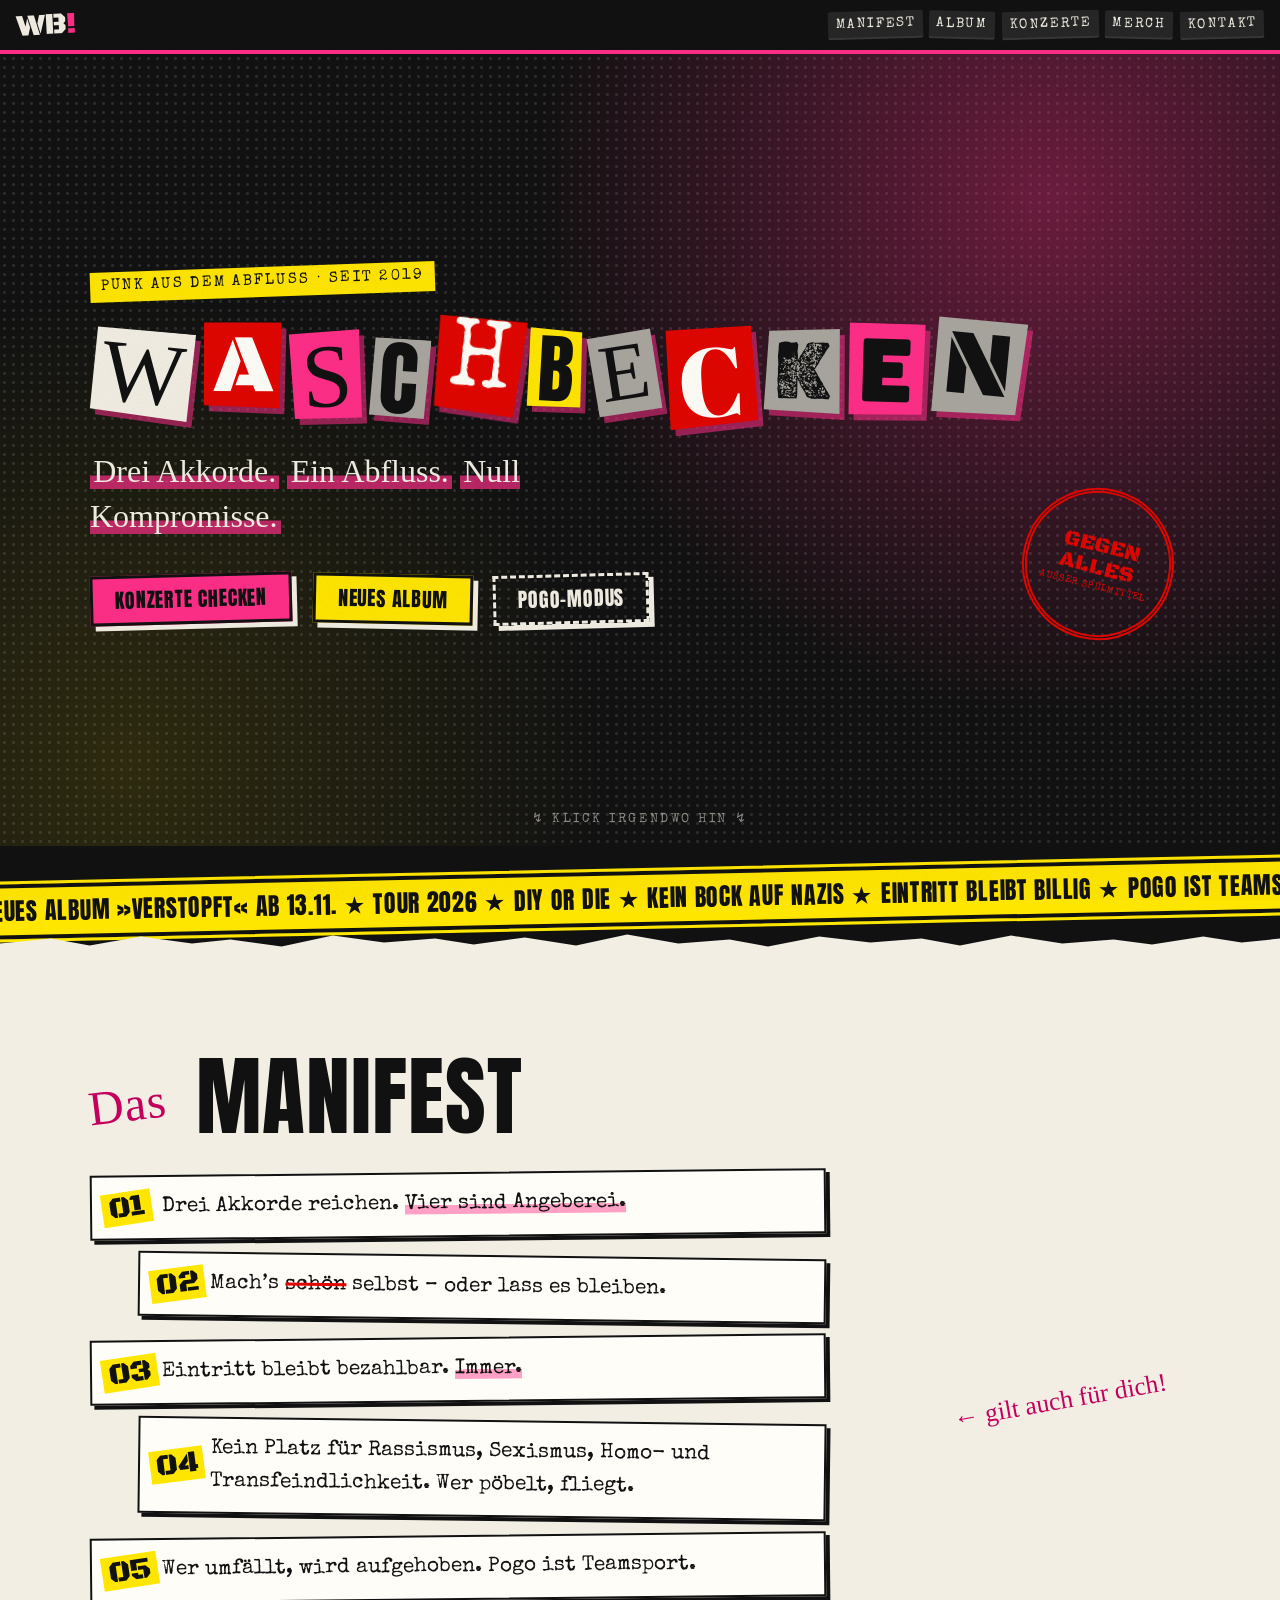
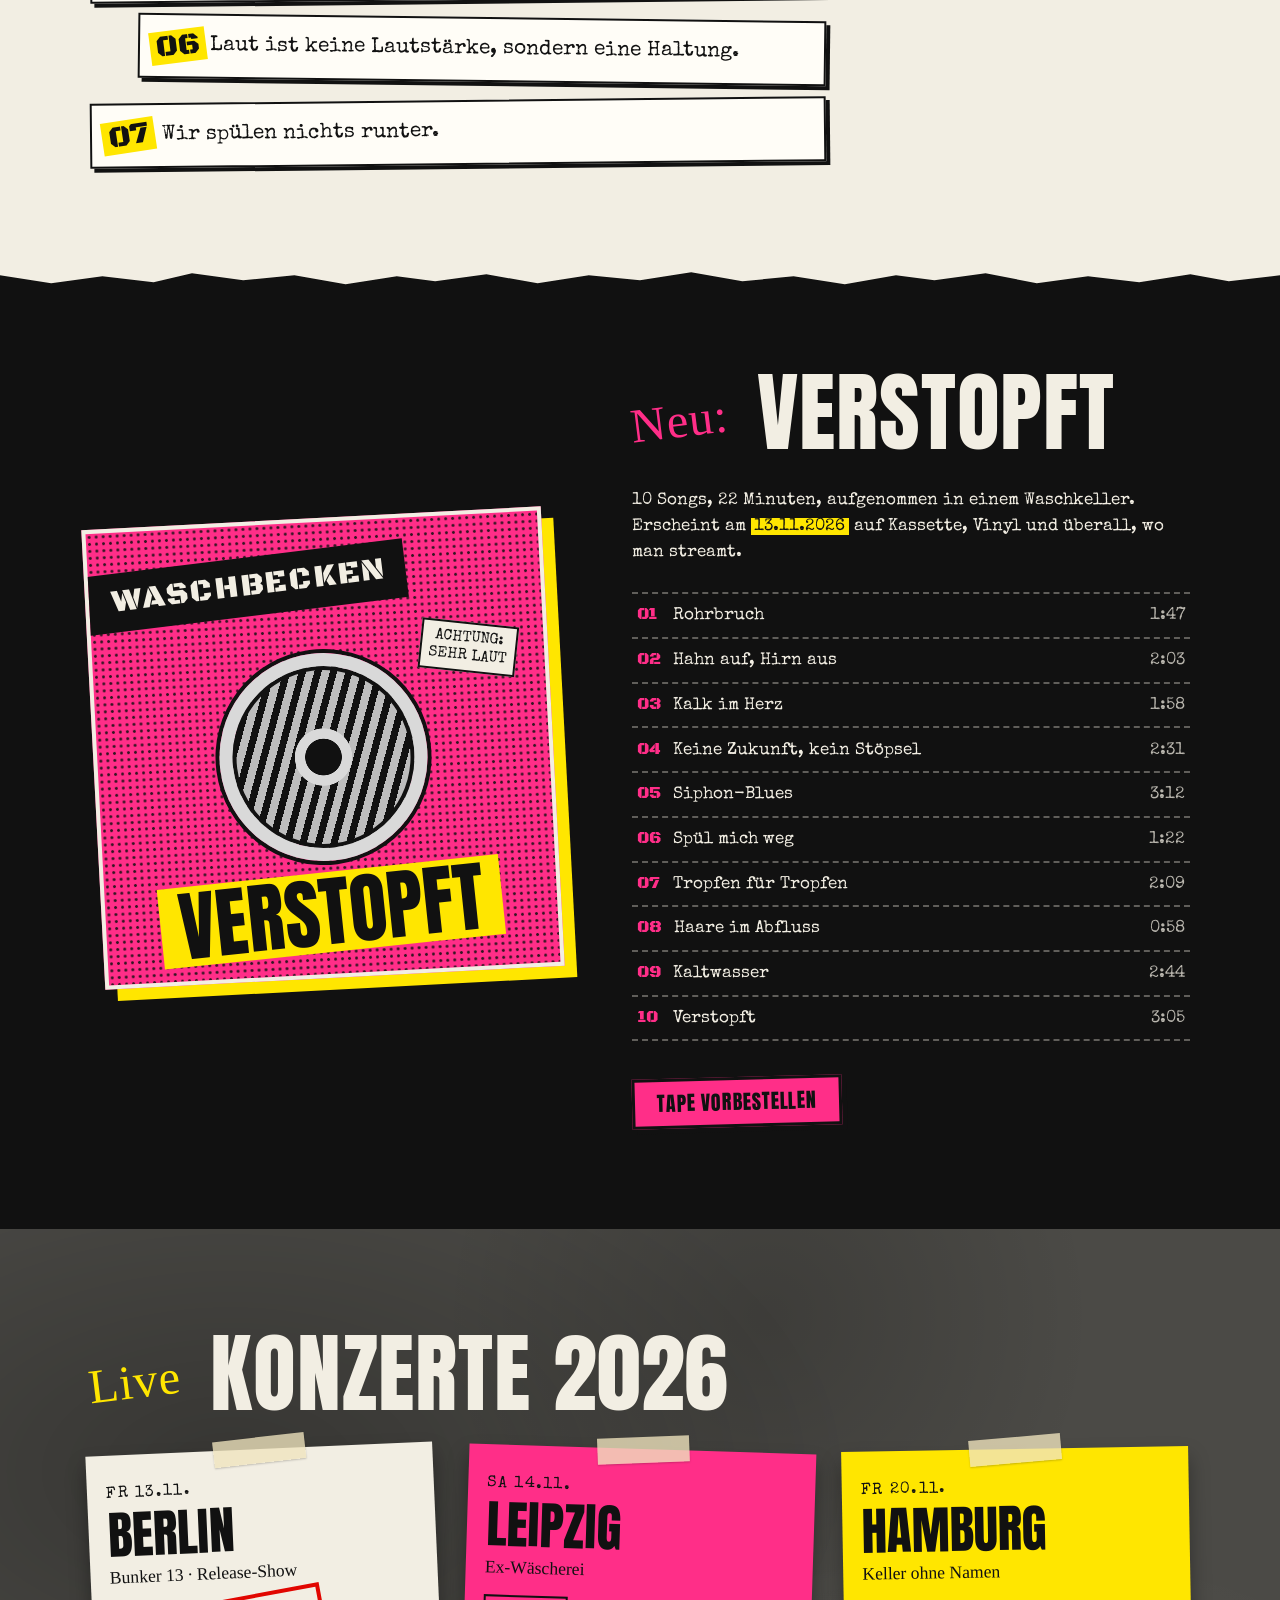
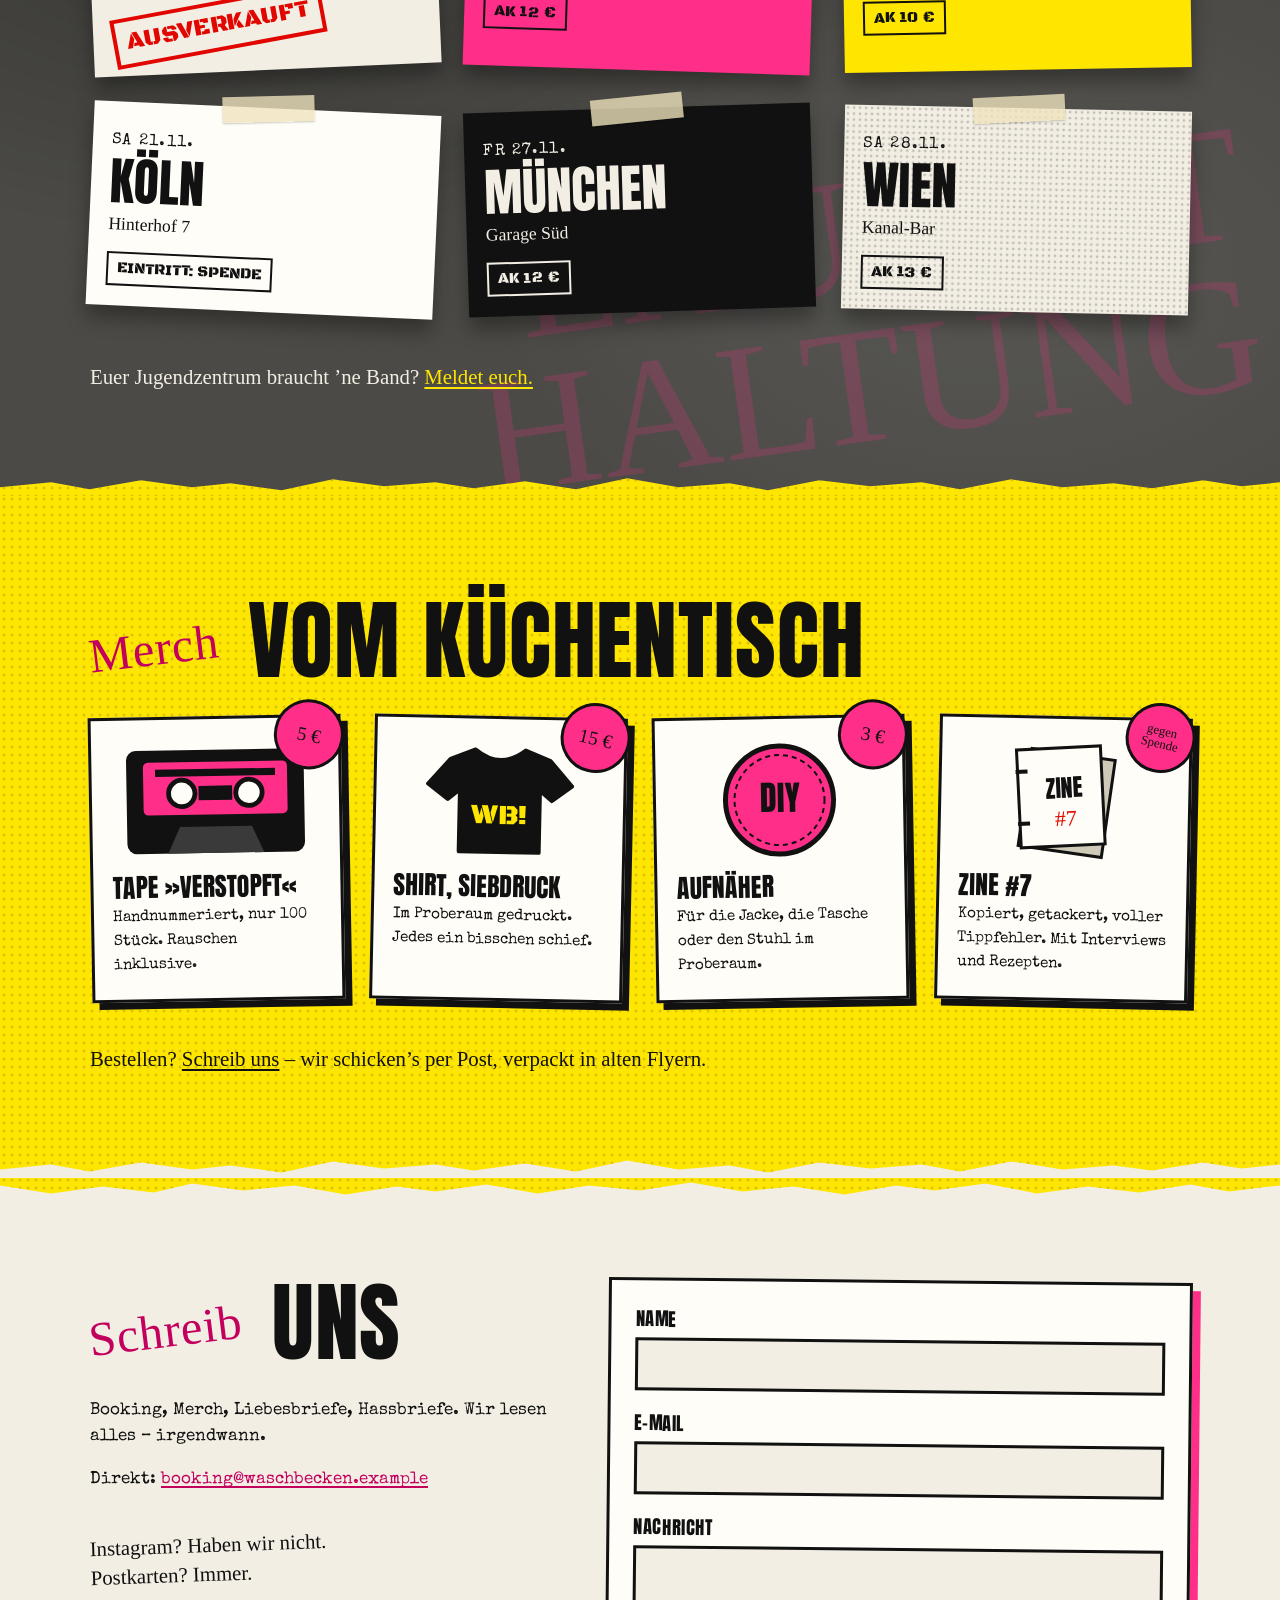
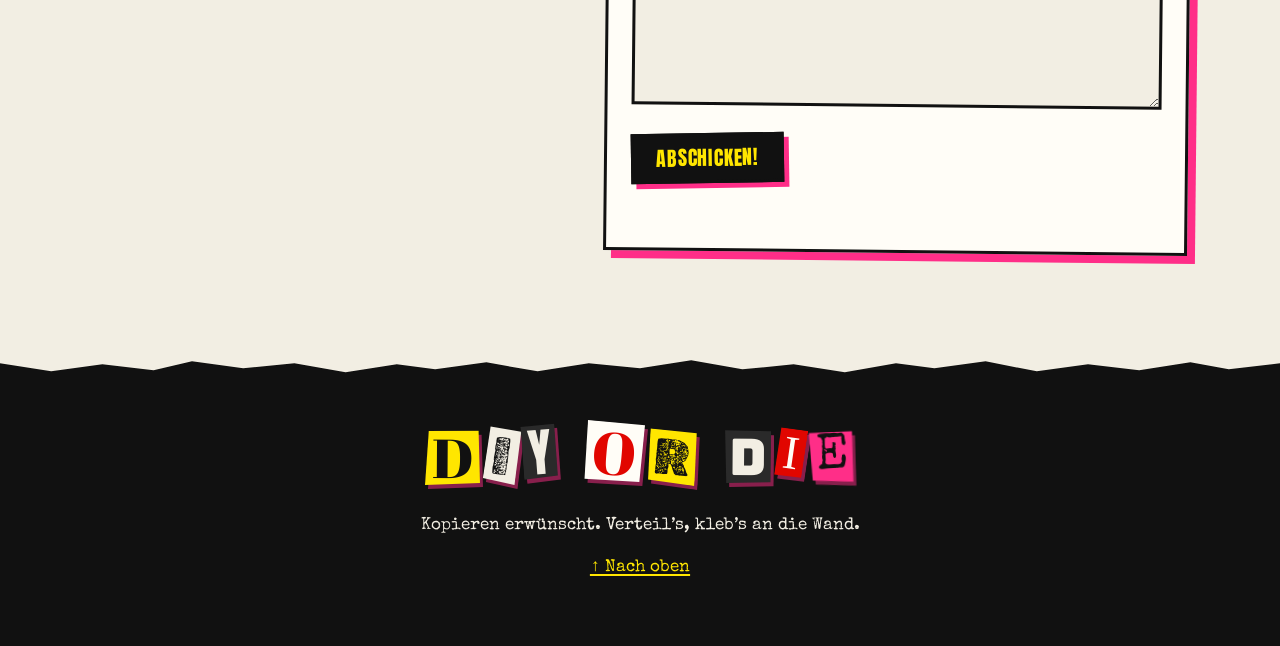
==== index.html @ 4cff7e3a "Punk-Webseite für WASCHBECKEN hinzufügen Statische Seite im DIY-Zine-Look: Erpresserbrief-Titel, ger" ====
<!doctype html>
<html lang="de">
<head>
  <meta charset="utf-8">
  <meta name="viewport" content="width=device-width, initial-scale=1">
  <title>WASCHBECKEN – Punk aus dem Abfluss</title>
  <meta name="description" content="WASCHBECKEN: Drei Akkorde, ein Abfluss, null Kompromisse. Neues Album »Verstopft«, Konzerte 2026, Merch vom Küchentisch.">
  <meta name="theme-color" content="#111111">
  <link rel="icon" href="data:image/svg+xml,%3Csvg xmlns='http://www.w3.org/2000/svg' viewBox='0 0 64 64'%3E%3Crect width='64' height='64' fill='%23111'/%3E%3Ctext x='32' y='49' font-family='Impact,sans-serif' font-size='46' text-anchor='middle' fill='%23ff2e88'%3EW%3C/text%3E%3C/svg%3E">
  <link rel="preconnect" href="https://fonts.googleapis.com">
  <link rel="preconnect" href="https://fonts.gstatic.com" crossorigin>
  <link rel="stylesheet" href="https://fonts.googleapis.com/css2?family=Abril+Fatface&family=Anton&family=Black+Ops+One&family=Bungee&family=Permanent+Marker&family=Rubik+Dirt&family=Special+Elite&display=swap">
  <link rel="stylesheet" href="style.css">
  <script src="script.js" defer></script>
</head>
<body>
  <a class="skip" href="#main">Zum Inhalt springen</a>

  <header class="site-header">
    <a class="logo" href="#top">WB<span>!</span><span class="sr-only"> Waschbecken – nach oben</span></a>
    <nav aria-label="Hauptnavigation">
      <ul class="nav">
        <li><a href="#manifest">Manifest</a></li>
        <li><a href="#album">Album</a></li>
        <li><a href="#konzerte">Konzerte</a></li>
        <li><a href="#merch">Merch</a></li>
        <li><a href="#kontakt">Kontakt</a></li>
      </ul>
    </nav>
  </header>

  <main id="main">
    <section class="hero" id="top">
      <div class="hero__inner">
        <p class="hero__kicker">Punk aus dem Abfluss · seit 2019</p>
        <h1 class="ransom" data-ransom data-text="WASCH|BECKEN">WASCHBECKEN</h1>
        <p class="hero__claim">
          <mark>Drei Akkorde.</mark>
          <mark>Ein Abfluss.</mark>
          <mark>Null Kompromisse.</mark>
        </p>
        <div class="hero__actions">
          <a class="btn btn--pink" href="#konzerte">Konzerte checken</a>
          <a class="btn btn--yellow" href="#album">Neues Album</a>
          <button class="btn btn--ghost" id="pogo" type="button" aria-pressed="false">Pogo-Modus</button>
        </div>
        <div class="stamp" aria-hidden="true">Gegen<br>alles<small>außer Spülmittel</small></div>
      </div>
      <p class="hero__hint" aria-hidden="true">↯ Klick irgendwo hin ↯</p>
    </section>

    <div class="ticker-wrap" aria-hidden="true">
      <div class="ticker">
        <div class="ticker__track">
          <span>Neues Album »Verstopft« ab 13.11. ★ Tour 2026 ★ DIY or die ★ Kein Bock auf Nazis ★ Eintritt bleibt billig ★ Pogo ist Teamsport ★</span>
          <span>Neues Album »Verstopft« ab 13.11. ★ Tour 2026 ★ DIY or die ★ Kein Bock auf Nazis ★ Eintritt bleibt billig ★ Pogo ist Teamsport ★</span>
        </div>
      </div>
    </div>

    <section class="section paper torn" id="manifest">
      <div class="wrap">
        <h2 class="section-title"><span class="scrawl">Das</span> Manifest</h2>
        <ol class="manifest">
          <li>Drei Akkorde reichen. <strong>Vier sind Angeberei.</strong></li>
          <li>Mach’s <del>schön</del> selbst – oder lass es bleiben.</li>
          <li>Eintritt bleibt bezahlbar. <strong>Immer.</strong></li>
          <li>Kein Platz für Rassismus, Sexismus, Homo- und Transfeindlichkeit. Wer pöbelt, fliegt.</li>
          <li>Wer umfällt, wird aufgehoben. Pogo ist Teamsport.</li>
          <li>Laut ist keine Lautstärke, sondern eine Haltung.</li>
          <li>Wir spülen nichts runter.</li>
        </ol>
        <p class="margin-note">gilt auch für dich!</p>
      </div>
    </section>

    <section class="section dark" id="album">
      <div class="wrap album">
        <div class="cover" role="img" aria-label="Albumcover von »Verstopft«: ein Abflussgitter auf pinkem Rasterdruck">
          <span class="cover__band">Waschbecken</span>
          <span class="cover__warn">Achtung:<br>sehr laut</span>
          <span class="cover__drain"></span>
          <span class="cover__title">Verstopft</span>
        </div>
        <div class="album__text">
          <h2 class="section-title"><span class="scrawl">Neu:</span> Verstopft</h2>
          <p class="album__meta">10 Songs, 22 Minuten, aufgenommen in einem Waschkeller. Erscheint am <strong>13.11.2026</strong> auf Kassette, Vinyl und überall, wo man streamt.</p>
          <ol class="tracklist">
            <li><span class="t">Rohrbruch</span><span class="d">1:47</span></li>
            <li><span class="t">Hahn auf, Hirn aus</span><span class="d">2:03</span></li>
            <li><span class="t">Kalk im Herz</span><span class="d">1:58</span></li>
            <li><span class="t">Keine Zukunft, kein Stöpsel</span><span class="d">2:31</span></li>
            <li><span class="t">Siphon-Blues</span><span class="d">3:12</span></li>
            <li><span class="t">Spül mich weg</span><span class="d">1:22</span></li>
            <li><span class="t">Tropfen für Tropfen</span><span class="d">2:09</span></li>
            <li><span class="t">Haare im Abfluss</span><span class="d">0:58</span></li>
            <li><span class="t">Kaltwasser</span><span class="d">2:44</span></li>
            <li><span class="t">Verstopft</span><span class="d">3:05</span></li>
          </ol>
          <a class="btn btn--pink" href="#merch">Tape vorbestellen</a>
        </div>
      </div>
    </section>

    <section class="section wall" id="konzerte">
      <div class="wrap">
        <h2 class="section-title"><span class="scrawl">Live</span> Konzerte 2026</h2>
        <ul class="flyers">
          <li class="flyer flyer--soldout">
            <time datetime="2026-11-13">Fr 13.11.</time>
            <strong class="city">Berlin</strong>
            <span class="venue">Bunker 13 · Release-Show</span>
            <span class="status">Ausverkauft</span>
          </li>
          <li class="flyer">
            <time datetime="2026-11-14">Sa 14.11.</time>
            <strong class="city">Leipzig</strong>
            <span class="venue">Ex-Wäscherei</span>
            <span class="status">AK 12 €</span>
          </li>
          <li class="flyer">
            <time datetime="2026-11-20">Fr 20.11.</time>
            <strong class="city">Hamburg</strong>
            <span class="venue">Keller ohne Namen</span>
            <span class="status">AK 10 €</span>
          </li>
          <li class="flyer">
            <time datetime="2026-11-21">Sa 21.11.</time>
            <strong class="city">Köln</strong>
            <span class="venue">Hinterhof 7</span>
            <span class="status">Eintritt: Spende</span>
          </li>
          <li class="flyer">
            <time datetime="2026-11-27">Fr 27.11.</time>
            <strong class="city">München</strong>
            <span class="venue">Garage Süd</span>
            <span class="status">AK 12 €</span>
          </li>
          <li class="flyer">
            <time datetime="2026-11-28">Sa 28.11.</time>
            <strong class="city">Wien</strong>
            <span class="venue">Kanal-Bar</span>
            <span class="status">AK 13 €</span>
          </li>
        </ul>
        <p class="wall__note">Euer Jugendzentrum braucht ’ne Band? <a href="#kontakt">Meldet euch.</a></p>
      </div>
    </section>

    <section class="section yellow torn" id="merch">
      <div class="wrap">
        <h2 class="section-title"><span class="scrawl">Merch</span> vom Küchentisch</h2>
        <ul class="merch">
          <li class="item">
            <svg viewBox="0 0 160 100" aria-hidden="true">
              <rect x="6" y="8" width="148" height="86" rx="8" fill="#111"/>
              <rect x="20" y="18" width="120" height="44" rx="4" fill="#ff2e88"/>
              <rect x="30" y="24" width="100" height="6" fill="#111"/>
              <circle cx="52" cy="44" r="11" fill="#fffdf7" stroke="#111" stroke-width="4"/>
              <circle cx="108" cy="44" r="11" fill="#fffdf7" stroke="#111" stroke-width="4"/>
              <rect x="66" y="38" width="28" height="12" fill="#111"/>
              <path d="M40 94 L50 72 H110 L120 94 Z" fill="#3a3a3a"/>
            </svg>
            <h3>Tape »Verstopft«</h3>
            <p>Handnummeriert, nur 100 Stück. Rauschen inklusive.</p>
            <span class="price">5 €</span>
          </li>
          <li class="item">
            <svg viewBox="0 0 160 120" aria-hidden="true">
              <path d="M55 10 L30 20 L8 45 L28 60 L40 50 L40 112 L120 112 L120 50 L132 60 L152 45 L130 20 L105 10 Q80 30 55 10 Z" fill="#111" stroke="#111" stroke-width="4" stroke-linejoin="round"/>
              <text x="80" y="84" text-anchor="middle" font-family="'Black Ops One', Impact, sans-serif" font-size="28" fill="#ffe600">WB!</text>
            </svg>
            <h3>Shirt, Siebdruck</h3>
            <p>Im Proberaum gedruckt. Jedes ein bisschen schief.</p>
            <span class="price">15 €</span>
          </li>
          <li class="item">
            <svg viewBox="0 0 120 120" aria-hidden="true">
              <circle cx="60" cy="60" r="54" fill="#ff2e88" stroke="#111" stroke-width="5"/>
              <circle cx="60" cy="60" r="45" fill="none" stroke="#111" stroke-width="2" stroke-dasharray="5 4"/>
              <text x="60" y="72" text-anchor="middle" font-family="Anton, Impact, sans-serif" font-size="34" fill="#111">DIY</text>
            </svg>
            <h3>Aufnäher</h3>
            <p>Für die Jacke, die Tasche oder den Stuhl im Proberaum.</p>
            <span class="price">3 €</span>
          </li>
          <li class="item">
            <svg viewBox="0 0 140 120" aria-hidden="true">
              <rect x="30" y="14" width="84" height="98" fill="#cfc9b8" stroke="#111" stroke-width="3" transform="rotate(7 72 63)"/>
              <rect x="24" y="8" width="84" height="98" fill="#fffdf7" stroke="#111" stroke-width="3" transform="rotate(-4 66 57)"/>
              <rect x="22" y="28" width="12" height="4" fill="#111" transform="rotate(-4 66 57)"/>
              <rect x="22" y="80" width="12" height="4" fill="#111" transform="rotate(-4 66 57)"/>
              <text x="70" y="58" text-anchor="middle" font-family="Anton, Impact, sans-serif" font-size="24" fill="#111" transform="rotate(-4 66 57)">ZINE</text>
              <text x="70" y="86" text-anchor="middle" font-family="'Permanent Marker', cursive" font-size="22" fill="#e10600" transform="rotate(-4 66 57)">#7</text>
            </svg>
            <h3>Zine #7</h3>
            <p>Kopiert, getackert, voller Tippfehler. Mit Interviews und Rezepten.</p>
            <span class="price price--small">gegen Spende</span>
          </li>
        </ul>
        <p class="merch__note">Bestellen? <a href="#kontakt">Schreib uns</a> – wir schicken’s per Post, verpackt in alten Flyern.</p>
      </div>
    </section>

    <section class="section paper torn" id="kontakt">
      <div class="wrap contact">
        <div>
          <h2 class="section-title"><span class="scrawl">Schreib</span> uns</h2>
          <p>Booking, Merch, Liebesbriefe, Hassbriefe. Wir lesen alles – irgendwann.</p>
          <p>Direkt: <a class="contact__mail" id="contact-mail" href="mailto:booking@waschbecken.example">booking@waschbecken.example</a></p>
          <p class="contact__aside">Instagram? Haben wir nicht.<br>Postkarten? Immer.</p>
        </div>
        <form class="form" id="contact-form">
          <div>
            <label for="f-name">Name</label>
            <input id="f-name" name="name" type="text" autocomplete="name" required>
          </div>
          <div>
            <label for="f-email">E-Mail</label>
            <input id="f-email" name="email" type="email" autocomplete="email" required>
          </div>
          <div>
            <label for="f-message">Nachricht</label>
            <textarea id="f-message" name="message" rows="5" required></textarea>
          </div>
          <button class="btn btn--ink" type="submit">Abschicken!</button>
          <p class="form__status" id="form-status" role="status" aria-live="polite"></p>
        </form>
      </div>
    </section>
  </main>

  <footer class="site-footer">
    <p class="ransom ransom--small" data-ransom>DIY OR DIE</p>
    <p>Kopieren erwünscht. Verteil’s, kleb’s an die Wand.</p>
    <p><a href="#top">↑ Nach oben</a></p>
  </footer>
</body>
</html>
---- style.css ----
/* ==========================================================
   WASCHBECKEN – Punk aus dem Abfluss
   Kopierer-Ästhetik: Papier, Klebeband, Rasterdruck, Krach.
   ========================================================== */

:root {
  --ink: #111;
  --paper: #f2eee3;
  --white: #fffdf7;
  --pink: #ff2e88;
  --pink-ink: #c4005f;   /* Pink für Text auf hellem Grund */
  --yellow: #ffe600;
  --red: #e10600;
  --concrete: #4b4a46;
  --tape: rgba(240, 228, 190, .78);

  --f-display: "Anton", Impact, "Arial Narrow Bold", sans-serif;
  --f-stencil: "Black Ops One", Impact, sans-serif;
  --f-marker: "Permanent Marker", "Comic Sans MS", cursive;
  --f-type: "Special Elite", "Courier New", monospace;

  --noise: url("data:image/svg+xml,%3Csvg xmlns='http://www.w3.org/2000/svg' width='220' height='220'%3E%3Cfilter id='n'%3E%3CfeTurbulence type='fractalNoise' baseFrequency='.85' numOctaves='3' stitchTiles='stitch'/%3E%3CfeColorMatrix type='saturate' values='0'/%3E%3C/filter%3E%3Crect width='100%25' height='100%25' filter='url(%23n)'/%3E%3C/svg%3E");

  --torn-top: polygon(0 100%, 0 55%, 4% 30%, 7% 65%, 11% 20%, 15% 55%, 18% 35%, 22% 70%, 26% 15%, 30% 50%, 34% 30%, 37% 60%, 41% 25%, 45% 65%, 49% 10%, 53% 55%, 57% 35%, 60% 70%, 64% 20%, 68% 50%, 72% 30%, 75% 65%, 79% 15%, 83% 55%, 87% 35%, 90% 60%, 94% 20%, 97% 50%, 100% 30%, 100% 100%);
  --torn-bottom: polygon(0 0, 100% 0, 100% 45%, 96% 75%, 93% 40%, 89% 80%, 85% 50%, 81% 85%, 77% 35%, 73% 70%, 70% 45%, 66% 90%, 62% 50%, 58% 75%, 54% 30%, 50% 70%, 46% 45%, 42% 85%, 38% 40%, 34% 75%, 31% 50%, 27% 90%, 23% 45%, 19% 70%, 15% 35%, 12% 80%, 8% 50%, 4% 85%, 0 45%);
}

*,
*::before,
*::after {
  box-sizing: border-box;
}

html {
  scroll-behavior: smooth;
}

body {
  margin: 0;
  background: var(--ink);
  color: var(--ink);
  font-family: var(--f-type);
  font-size: 1.0625rem;
  line-height: 1.55;
  -webkit-font-smoothing: antialiased;
}

/* Fotokopierer-Körnung über allem */
body::after {
  content: "";
  position: fixed;
  inset: 0;
  z-index: 100;
  pointer-events: none;
  background-image: var(--noise);
  opacity: .14;
  mix-blend-mode: multiply;
}

a {
  color: inherit;
  text-decoration-thickness: 2px;
  text-underline-offset: .15em;
}

:focus-visible {
  outline: 3px dashed var(--pink);
  outline-offset: 3px;
}

.sr-only {
  position: absolute;
  width: 1px;
  height: 1px;
  margin: -1px;
  padding: 0;
  overflow: hidden;
  clip: rect(0 0 0 0);
  white-space: nowrap;
  border: 0;
}

.skip {
  position: absolute;
  left: -9999px;
  top: 0;
  z-index: 200;
  padding: .5rem 1rem;
  background: var(--yellow);
  color: var(--ink);
  font-family: var(--f-display);
  text-transform: uppercase;
}

.skip:focus {
  left: 16px;
  top: 16px;
}

section[id] {
  scroll-margin-top: 5rem;
}

/* ---------- Header ---------- */

.site-header {
  position: sticky;
  top: 0;
  z-index: 50;
  display: flex;
  flex-wrap: wrap;
  align-items: center;
  justify-content: space-between;
  gap: .5rem 1rem;
  padding: .6rem 16px;
  background: var(--ink);
  border-bottom: 4px solid var(--pink);
}

.logo {
  --r: -3deg;
  display: inline-block;
  font-family: var(--f-stencil);
  font-size: 1.9rem;
  line-height: 1;
  color: var(--paper);
  text-decoration: none;
  transform: rotate(var(--r));
}

.logo span {
  color: var(--pink);
}

.nav {
  display: flex;
  flex-wrap: wrap;
  gap: .4rem;
  margin: 0;
  padding: 0;
  list-style: none;
}

/* Prägeband-Etiketten */
.nav a {
  --r: -1.5deg;
  display: inline-block;
  padding: .25em .55em;
  font-size: .85rem;
  letter-spacing: .12em;
  text-transform: uppercase;
  text-decoration: none;
  color: var(--paper);
  background: #262626;
  border-radius: 2px;
  box-shadow: inset 0 -2px 0 rgba(255, 255, 255, .08);
  transform: rotate(var(--r));
  transition: transform .15s, background-color .15s, color .15s;
}

.nav li:nth-child(even) a {
  --r: 1.2deg;
}

/* Auf dem Handy scrollt der Header mit weg, statt Platz zu fressen */
@media (max-width: 640px) {
  .site-header {
    position: relative;
  }

  .nav a {
    font-size: .78rem;
    letter-spacing: .06em;
  }

  .hero__kicker {
    font-size: .8rem;
    letter-spacing: .1em;
  }
}

.nav a:hover,
.nav a:focus-visible {
  color: var(--ink);
  background: var(--yellow);
  transform: rotate(calc(var(--r) * 2)) scale(1.06);
}

/* ---------- Buttons ---------- */

.btn {
  --shadow: var(--ink);
  --r: -1.5deg;
  display: inline-block;
  padding: .5em 1.1em;
  font-family: var(--f-display);
  font-size: 1.25rem;
  letter-spacing: .04em;
  line-height: 1.2;
  text-transform: uppercase;
  text-decoration: none;
  color: var(--ink);
  background: var(--paper);
  border: 3px solid var(--ink);
  border-radius: 0;
  box-shadow: 5px 5px 0 var(--shadow);
  cursor: pointer;
  transform: rotate(var(--r));
  transition: transform .12s, box-shadow .12s;
}

.btn:nth-child(2) {
  --r: 1.2deg;
}

.btn:hover {
  transform: translate(-2px, -2px) rotate(calc(var(--r) * 1.6));
  box-shadow: 8px 8px 0 var(--shadow);
}

.btn:active {
  transform: translate(4px, 4px) rotate(var(--r));
  box-shadow: 0 0 0 var(--shadow);
}

.btn--pink { background: var(--pink); }
.btn--yellow { background: var(--yellow); }
.btn--ink { background: var(--ink); color: var(--yellow); --shadow: var(--pink); }

.btn--ghost {
  color: var(--paper);
  background: transparent;
  border-color: var(--paper);
  border-style: dashed;
}

.btn--ghost[aria-pressed="true"] {
  color: var(--paper);
  background: var(--red);
  border-style: solid;
}

/* ---------- Hero ---------- */

.hero {
  position: relative;
  display: grid;
  place-items: center;
  min-height: min(88vh, 860px);
  padding: 4rem 16px 4.5rem;
  overflow: clip;
  color: var(--paper);
  background-color: var(--ink);
  background-image:
    radial-gradient(circle at 82% 18%, rgba(255, 46, 136, .38), transparent 42%),
    radial-gradient(circle at 10% 90%, rgba(255, 230, 0, .12), transparent 35%),
    radial-gradient(circle, #2c2c2c 1.2px, transparent 1.8px);
  background-size: auto, auto, 9px 9px;
  cursor: crosshair;
}

.hero__inner {
  position: relative;
  width: 100%;
  max-width: 1100px;
  container-type: inline-size;
}

.hero .ransom {
  font-size: min(8.2cqi, 8rem);
}

@media (max-width: 640px) {
  .hero .ransom {
    font-size: 13cqi;
  }
}

.hero__kicker {
  display: inline-block;
  margin: 0 0 1.4rem;
  padding: .2em .7em;
  font-size: .95rem;
  letter-spacing: .15em;
  text-transform: uppercase;
  color: var(--ink);
  background: var(--yellow);
  transform: rotate(-2deg);
}

.hero__claim {
  max-width: 34ch;
  margin: 1.6rem 0 2.2rem;
  font-family: var(--f-marker);
  font-size: clamp(1.25rem, 3.2vw, 2rem);
  line-height: 1.4;
}

.hero__claim mark {
  padding: 0 .1em;
  color: var(--paper);
  background: none;
  box-shadow: inset 0 -.42em 0 rgba(255, 46, 136, .7);
}

.hero__actions {
  display: flex;
  flex-wrap: wrap;
  gap: 1.1rem 1.3rem;
}

.hero .btn {
  --shadow: var(--paper);
}

.stamp {
  position: absolute;
  right: 1rem;
  bottom: -1rem;
  display: grid;
  place-content: center;
  width: 9.5rem;
  aspect-ratio: 1;
  font-family: var(--f-stencil);
  font-size: 1.35rem;
  line-height: 1;
  text-align: center;
  text-transform: uppercase;
  color: var(--red);
  border: 5px double var(--red);
  border-radius: 50%;
  transform: rotate(14deg);
}

.stamp small {
  display: block;
  margin-top: .45em;
  font-family: var(--f-type);
  font-size: .6rem;
  letter-spacing: .06em;
}

.hero__hint {
  position: absolute;
  left: 50%;
  bottom: 1rem;
  margin: 0;
  font-size: .8rem;
  letter-spacing: .2em;
  text-transform: uppercase;
  white-space: nowrap;
  opacity: .55;
  transform: translateX(-50%);
}

@media (max-width: 900px) {
  .stamp {
    position: static;
    width: 7.5rem;
    margin: 2.2rem 0 0 auto;
    font-size: 1rem;
  }
}

/* Aufkleber, die per Klick im Hero landen */
.sticker {
  --r: 0deg;
  position: absolute;
  z-index: 3;
  padding: .15em .45em;
  font-family: var(--f-stencil);
  font-size: clamp(1.1rem, 3vw, 1.7rem);
  line-height: 1.1;
  white-space: nowrap;
  border: 3px solid var(--ink);
  box-shadow: 3px 3px 0 rgba(0, 0, 0, .55);
  pointer-events: none;
  transform: translate(-50%, -50%) rotate(var(--r));
  animation: slap .28s cubic-bezier(.2, 1.6, .4, 1) both;
}

@keyframes slap {
  from {
    opacity: 0;
    transform: translate(-50%, -50%) rotate(var(--r)) scale(2.4);
  }
}

/* ---------- Erpresserbrief-Buchstaben ---------- */

.ransom {
  display: flex;
  flex-wrap: wrap;
  align-items: center;
  gap: .06em;
  margin: 0;
  font-family: var(--f-display);
  font-size: clamp(2.4rem, 10vw, 8.5rem);
  font-weight: 400;
  line-height: 1;
  filter: drop-shadow(5px 6px 0 rgba(255, 46, 136, .55));
}

.ransom__l {
  --r: 0deg;
  --y: 0em;
  display: inline-block;
  padding: .05em .13em .02em;
  transform: translateY(var(--y)) rotate(var(--r));
  transition: transform .18s;
  user-select: none;
}

.ransom__l:hover {
  transform: rotate(0deg) scale(1.15);
}

.ransom__space {
  width: .35em;
}

/* Gewollter Zeilenumbruch ("|" in data-text), nur auf schmalen Screens */
.ransom__break {
  display: none;
  flex-basis: 100%;
  height: 0;
}

@media (max-width: 640px) {
  .ransom__break {
    display: block;
  }
}

.ransom--small {
  justify-content: center;
  font-size: clamp(1.8rem, 6vw, 3.4rem);
  filter: drop-shadow(3px 4px 0 rgba(255, 46, 136, .5));
}

/* ---------- Laufband ---------- */

.ticker-wrap {
  overflow: clip;
  padding-block: 1.6rem;
  background: var(--ink);
}

.ticker {
  width: calc(100% + 40px);
  margin-left: -20px;
  overflow: hidden;
  color: var(--ink);
  background: var(--yellow);
  border-block: 4px solid var(--ink);
  outline: 3px solid var(--yellow);
  transform: rotate(-1.2deg);
}

.ticker__track {
  display: flex;
  width: max-content;
  animation: marquee 32s linear infinite;
}

.ticker__track span {
  padding: .3rem 2rem .3rem 0;
  font-family: var(--f-display);
  font-size: 1.5rem;
  letter-spacing: .03em;
  text-transform: uppercase;
  white-space: nowrap;
}

@keyframes marquee {
  to { transform: translateX(-50%); }
}

/* ---------- Abschnitte allgemein ---------- */

.section {
  position: relative;
  padding: clamp(3.5rem, 8vw, 6.5rem) 16px;
}

.wrap {
  position: relative;
  max-width: 1100px;
  margin: 0 auto;
}

.section-title {
  margin: 0 0 2rem;
  font-family: var(--f-display);
  font-size: clamp(2.6rem, 8vw, 5.5rem);
  font-weight: 400;
  line-height: .95;
  letter-spacing: .01em;
  text-transform: uppercase;
}

.scrawl {
  display: inline-block;
  margin-right: .12em;
  font-family: var(--f-marker);
  font-size: .55em;
  text-transform: none;
  color: var(--pink-ink);
  transform: rotate(-7deg) translateY(-.25em);
}

.dark .scrawl { color: var(--pink); }
.wall .scrawl { color: var(--yellow); }

.paper {
  background-color: var(--paper);
}

.dark {
  color: var(--paper);
  background: var(--ink);
}

/* Gerissene Papierkanten oben und unten */
.torn::before,
.torn::after {
  content: "";
  position: absolute;
  left: 0;
  right: 0;
  z-index: 2;
  height: 20px;
  background: inherit;
  pointer-events: none;
}

.torn::before {
  top: -19px;
  clip-path: var(--torn-top);
}

.torn::after {
  bottom: -19px;
  clip-path: var(--torn-bottom);
}

/* ---------- Manifest ---------- */

.manifest {
  display: grid;
  gap: 1.1rem;
  max-width: 46rem;
  margin: 0;
  padding: 0;
  list-style: none;
  counter-reset: m;
}

.manifest li {
  --r: -.6deg;
  position: relative;
  padding: .9rem 1rem .9rem 4.4rem;
  font-size: clamp(1.05rem, 2.2vw, 1.3rem);
  background: var(--white);
  border: 2px solid var(--ink);
  box-shadow: 4px 4px 0 var(--ink);
  counter-increment: m;
  transform: rotate(var(--r));
}

.manifest li:nth-child(even) {
  --r: .7deg;
  margin-left: clamp(0rem, 4vw, 3rem);
}

.manifest li::before {
  content: counter(m, decimal-leading-zero);
  position: absolute;
  left: .6rem;
  top: 50%;
  padding: 0 .2em;
  font-family: var(--f-stencil);
  font-size: 1.9rem;
  line-height: 1.1;
  background: var(--yellow);
  transform: translateY(-50%) rotate(-8deg);
}

.manifest strong {
  font-weight: 400;
  background: linear-gradient(transparent 55%, rgba(255, 46, 136, .45) 0);
}

.manifest del {
  text-decoration-color: var(--red);
  text-decoration-thickness: 3px;
}

.margin-note {
  position: absolute;
  right: 2%;
  top: 46%;
  margin: 0;
  font-family: var(--f-marker);
  font-size: 1.6rem;
  color: var(--pink-ink);
  transform: rotate(-10deg);
}

.margin-note::before {
  content: "← ";
  content: "← " / "";
}

@media (max-width: 1120px) {
  .margin-note {
    position: static;
    margin-top: 1.6rem;
    text-align: right;
    transform: rotate(-4deg);
  }

  .margin-note::before {
    content: "↑ ";
    content: "↑ " / "";
  }
}

/* ---------- Album ---------- */

.album {
  display: grid;
  grid-template-columns: minmax(0, 5fr) minmax(0, 6fr);
  gap: clamp(2.5rem, 6vw, 5rem);
  align-items: center;
}

.cover {
  --r: -3deg;
  position: relative;
  width: 100%;
  max-width: 460px;
  aspect-ratio: 1;
  margin-inline: auto;
  overflow: hidden;
  container-type: inline-size;
  color: var(--ink);
  background-color: var(--pink);
  background-image: radial-gradient(circle, rgba(17, 17, 17, .85) 1.1px, transparent 1.7px);
  background-size: 7px 7px;
  border: 4px solid var(--paper);
  box-shadow: 12px 12px 0 var(--yellow);
  transform: rotate(var(--r));
}

.cover__band {
  position: absolute;
  top: 7%;
  left: -2%;
  padding: .15em .6em .15em 1em;
  font-family: var(--f-stencil);
  font-size: 7cqi;
  letter-spacing: .06em;
  text-transform: uppercase;
  color: var(--paper);
  background: var(--ink);
  transform: rotate(-4deg);
}

.cover__warn {
  position: absolute;
  top: 24%;
  right: 6%;
  padding: .3em .5em;
  font-size: clamp(.6rem, 3.4cqi, .95rem);
  line-height: 1.2;
  text-align: center;
  text-transform: uppercase;
  background: var(--paper);
  border: 2px solid var(--ink);
  transform: rotate(9deg);
}

.cover__drain {
  position: absolute;
  top: 52%;
  left: 50%;
  width: 46%;
  aspect-ratio: 1;
  border: 3cqi solid #d9d9d9;
  border-radius: 50%;
  background:
    radial-gradient(circle, var(--ink) 0 14%, #d9d9d9 14.5% 22%, transparent 22.5%),
    repeating-linear-gradient(90deg, var(--ink) 0 7px, #bdbdbd 7px 15px);
  box-shadow: 0 0 0 4px var(--ink), inset 0 0 0 4px var(--ink);
  transform: translate(-50%, -50%) rotate(18deg);
}

.cover__title {
  position: absolute;
  left: 50%;
  bottom: 5%;
  padding: .02em .25em;
  font-family: var(--f-display);
  font-size: 17cqi;
  line-height: 1;
  text-transform: uppercase;
  white-space: nowrap;
  background: var(--yellow);
  transform: translateX(-50%) rotate(-3deg);
}

.album__meta {
  max-width: 38rem;
  margin: 0;
}

.album__meta strong {
  font-weight: 400;
  color: var(--ink);
  background: var(--yellow);
  padding: 0 .2em;
}

.tracklist {
  margin: 1.6rem 0 2.2rem;
  padding: 0;
  list-style: none;
  border-top: 2px dashed rgba(242, 238, 227, .35);
  counter-reset: t;
}

.tracklist li {
  display: flex;
  align-items: baseline;
  gap: .8rem;
  padding: .45rem .3rem;
  border-bottom: 2px dashed rgba(242, 238, 227, .35);
  counter-increment: t;
  transition: background-color .15s;
}

.tracklist li::before {
  content: counter(t, decimal-leading-zero);
  min-width: 2ch;
  font-family: var(--f-stencil);
  color: var(--pink);
}

.tracklist li:hover {
  background: rgba(255, 46, 136, .14);
}

.tracklist .t {
  flex: 1;
}

.tracklist .d {
  font-variant-numeric: tabular-nums;
  opacity: .75;
}

@media (max-width: 820px) {
  .album {
    grid-template-columns: 1fr;
  }
}

/* ---------- Konzerte: Flyer an der Wand ---------- */

.wall {
  overflow-x: clip;
  color: var(--paper);
  background-color: var(--concrete);
  background-image:
    radial-gradient(ellipse at 18% 28%, rgba(0, 0, 0, .28), transparent 42%),
    radial-gradient(ellipse at 78% 74%, rgba(255, 255, 255, .07), transparent 36%),
    radial-gradient(ellipse at 60% 10%, rgba(0, 0, 0, .18), transparent 30%);
}

/* Graffiti im Hintergrund */
.wall::before {
  content: "LAUT IST\A HALTUNG";
  position: absolute;
  right: 2%;
  bottom: 4%;
  font-family: var(--f-marker);
  font-size: clamp(4rem, 13vw, 11rem);
  line-height: .9;
  white-space: pre;
  text-align: right;
  color: rgba(255, 46, 136, .2);
  transform: rotate(-8deg);
  pointer-events: none;
}

.flyers {
  position: relative;
  display: grid;
  grid-template-columns: repeat(auto-fill, minmax(min(100%, 280px), 1fr));
  gap: 2.4rem 1.8rem;
  margin: 0;
  padding: 0;
  list-style: none;
}

.flyer {
  --r: -2deg;
  position: relative;
  padding: 1.7rem 1.2rem 1.3rem;
  overflow-wrap: anywhere;
  color: var(--ink);
  background-color: var(--paper);
  box-shadow: 0 12px 20px rgba(0, 0, 0, .35);
  transform: rotate(var(--r));
  transition: transform .2s;
}

/* Klebeband */
.flyer::before {
  content: "";
  position: absolute;
  top: -12px;
  left: 50%;
  width: 92px;
  height: 26px;
  background: var(--tape);
  box-shadow: 0 1px 2px rgba(0, 0, 0, .2);
  transform: translateX(-50%) rotate(-4deg);
}

.flyer:nth-child(6n + 1) { --r: -2.5deg; }
.flyer:nth-child(6n + 2) { --r: 1.8deg; background-color: var(--pink); }
.flyer:nth-child(6n + 3) { --r: -1deg; background-color: var(--yellow); }
.flyer:nth-child(6n + 4) { --r: 2.6deg; background-color: var(--white); }
.flyer:nth-child(6n + 5) { --r: -1.8deg; color: var(--paper); background-color: var(--ink); }
.flyer:nth-child(6n + 6) {
  --r: 1.2deg;
  background-image: radial-gradient(circle, rgba(17, 17, 17, .22) 1.1px, transparent 1.7px);
  background-size: 6px 6px;
}

.flyer:hover {
  z-index: 1;
  transform: rotate(0deg) scale(1.04);
}

.flyer time {
  display: block;
  font-size: 1rem;
  letter-spacing: .08em;
  text-transform: uppercase;
}

.flyer .city {
  display: block;
  margin: .25rem 0 .4rem;
  font-family: var(--f-display);
  font-size: clamp(2.4rem, 5vw, 3.2rem);
  font-weight: 400;
  line-height: .95;
  text-transform: uppercase;
}

.flyer .venue {
  display: block;
  font-family: var(--f-marker);
  font-size: 1.1rem;
  line-height: 1.3;
}

.flyer .status {
  display: inline-block;
  margin-top: 1rem;
  padding: .2em .55em;
  font-family: var(--f-stencil);
  font-size: .95rem;
  text-transform: uppercase;
  border: 2px solid currentColor;
}

.flyer--soldout .status {
  padding: .1em .4em;
  font-size: 1.5rem;
  color: var(--red);
  border: 4px solid var(--red);
  transform: rotate(-8deg);
}

.wall__note {
  position: relative;
  margin: 3rem 0 0;
  font-family: var(--f-marker);
  font-size: 1.3rem;
}

.wall__note a {
  color: var(--yellow);
}

/* ---------- Merch ---------- */

.yellow {
  background-color: var(--yellow);
  background-image: radial-gradient(circle, rgba(17, 17, 17, .16) 1.2px, transparent 1.8px);
  background-size: 8px 8px;
}

.merch {
  display: grid;
  grid-template-columns: repeat(auto-fit, minmax(min(100%, 220px), 1fr));
  gap: 2rem 1.8rem;
  margin: 0;
  padding: 0;
  list-style: none;
}

.item {
  --r: -1deg;
  position: relative;
  padding: 1.3rem 1.2rem 1.4rem;
  background: var(--white);
  border: 3px solid var(--ink);
  box-shadow: 7px 7px 0 var(--ink);
  transform: rotate(var(--r));
}

.item:nth-child(even) {
  --r: 1.2deg;
}

.item svg {
  display: block;
  width: 100%;
  height: 120px;
  margin: 0 auto .9rem;
}

.item h3 {
  margin: 0 0 .35rem;
  font-family: var(--f-display);
  font-size: 1.6rem;
  font-weight: 400;
  line-height: 1;
  text-transform: uppercase;
}

.item p {
  margin: 0;
  font-size: .95rem;
}

.price {
  position: absolute;
  top: -18px;
  right: -6px;
  display: grid;
  place-items: center;
  width: 4.4rem;
  aspect-ratio: 1;
  font-family: var(--f-marker);
  font-size: 1.2rem;
  line-height: 1;
  text-align: center;
  background: var(--pink);
  border: 3px solid var(--ink);
  border-radius: 50%;
  transform: rotate(12deg);
}

.price--small {
  font-size: .8rem;
}

.merch__note {
  margin: 2.6rem 0 0;
  font-family: var(--f-marker);
  font-size: 1.3rem;
}

/* ---------- Kontakt ---------- */

.contact {
  display: grid;
  grid-template-columns: minmax(0, 1fr) minmax(0, 1.25fr);
  gap: 3rem;
  align-items: start;
}

.contact p {
  max-width: 34rem;
}

.contact__mail {
  overflow-wrap: anywhere;
  color: var(--pink-ink);
}

.contact__aside {
  margin-top: 2rem;
  font-family: var(--f-marker);
  font-size: 1.3rem;
  line-height: 1.4;
  transform: rotate(-2deg);
}

.form {
  display: grid;
  gap: 1.1rem;
  padding: 1.5rem;
  background: var(--white);
  border: 3px solid var(--ink);
  box-shadow: 8px 8px 0 var(--pink);
  transform: rotate(.6deg);
}

.form label {
  display: block;
  margin-bottom: .3rem;
  font-family: var(--f-display);
  font-size: 1.15rem;
  letter-spacing: .03em;
  text-transform: uppercase;
}

.form input,
.form textarea {
  width: 100%;
  padding: .65rem .75rem;
  font: inherit;
  color: var(--ink);
  background: var(--paper);
  border: 3px solid var(--ink);
  border-radius: 0;
  transition: box-shadow .12s, border-color .12s;
}

.form input:focus,
.form textarea:focus {
  outline: none;
  border-color: var(--pink);
  box-shadow: 4px 4px 0 var(--ink);
}

.form textarea {
  min-height: 8rem;
  resize: vertical;
}

.form .btn {
  justify-self: start;
}

.form__status {
  min-height: 1.4em;
  margin: 0;
  font-family: var(--f-marker);
  color: var(--pink-ink);
}

@media (max-width: 820px) {
  .contact {
    grid-template-columns: 1fr;
    gap: 2rem;
  }
}

/* ---------- Footer ---------- */

.site-footer {
  padding: 4rem 16px 3rem;
  text-align: center;
  color: var(--paper);
  background: var(--ink);
  border-top: 4px solid var(--pink);
}

.site-footer p {
  margin: 0 0 1rem;
}

.site-footer .ransom {
  margin-bottom: 1.6rem;
}

.site-footer a {
  color: var(--yellow);
}

/* ---------- Pogo-Modus ---------- */

@keyframes pogo {
  0%, 100% { transform: translateY(0) rotate(var(--r, 0deg)); }
  50% { transform: translateY(-14px) rotate(calc(var(--r, 0deg) * -2)); }
}

.pogo .ransom__l,
.pogo .flyer,
.pogo .item,
.pogo .manifest li,
.pogo .logo {
  animation: pogo .36s ease-in-out infinite;
}

.pogo .ransom__l:nth-child(odd),
.pogo .flyer:nth-child(odd),
.pogo .item:nth-child(odd),
.pogo .manifest li:nth-child(odd) {
  animation-delay: -.18s;
}

.pogo .cover {
  animation: pogo .5s ease-in-out infinite;
}

/* ---------- Weniger Bewegung ---------- */

@media (prefers-reduced-motion: reduce) {
  html {
    scroll-behavior: auto;
  }

  *,
  *::before,
  *::after {
    animation-duration: .001ms !important;
    animation-iteration-count: 1 !important;
    transition-duration: .001ms !important;
  }

  #pogo {
    display: none;
  }
}
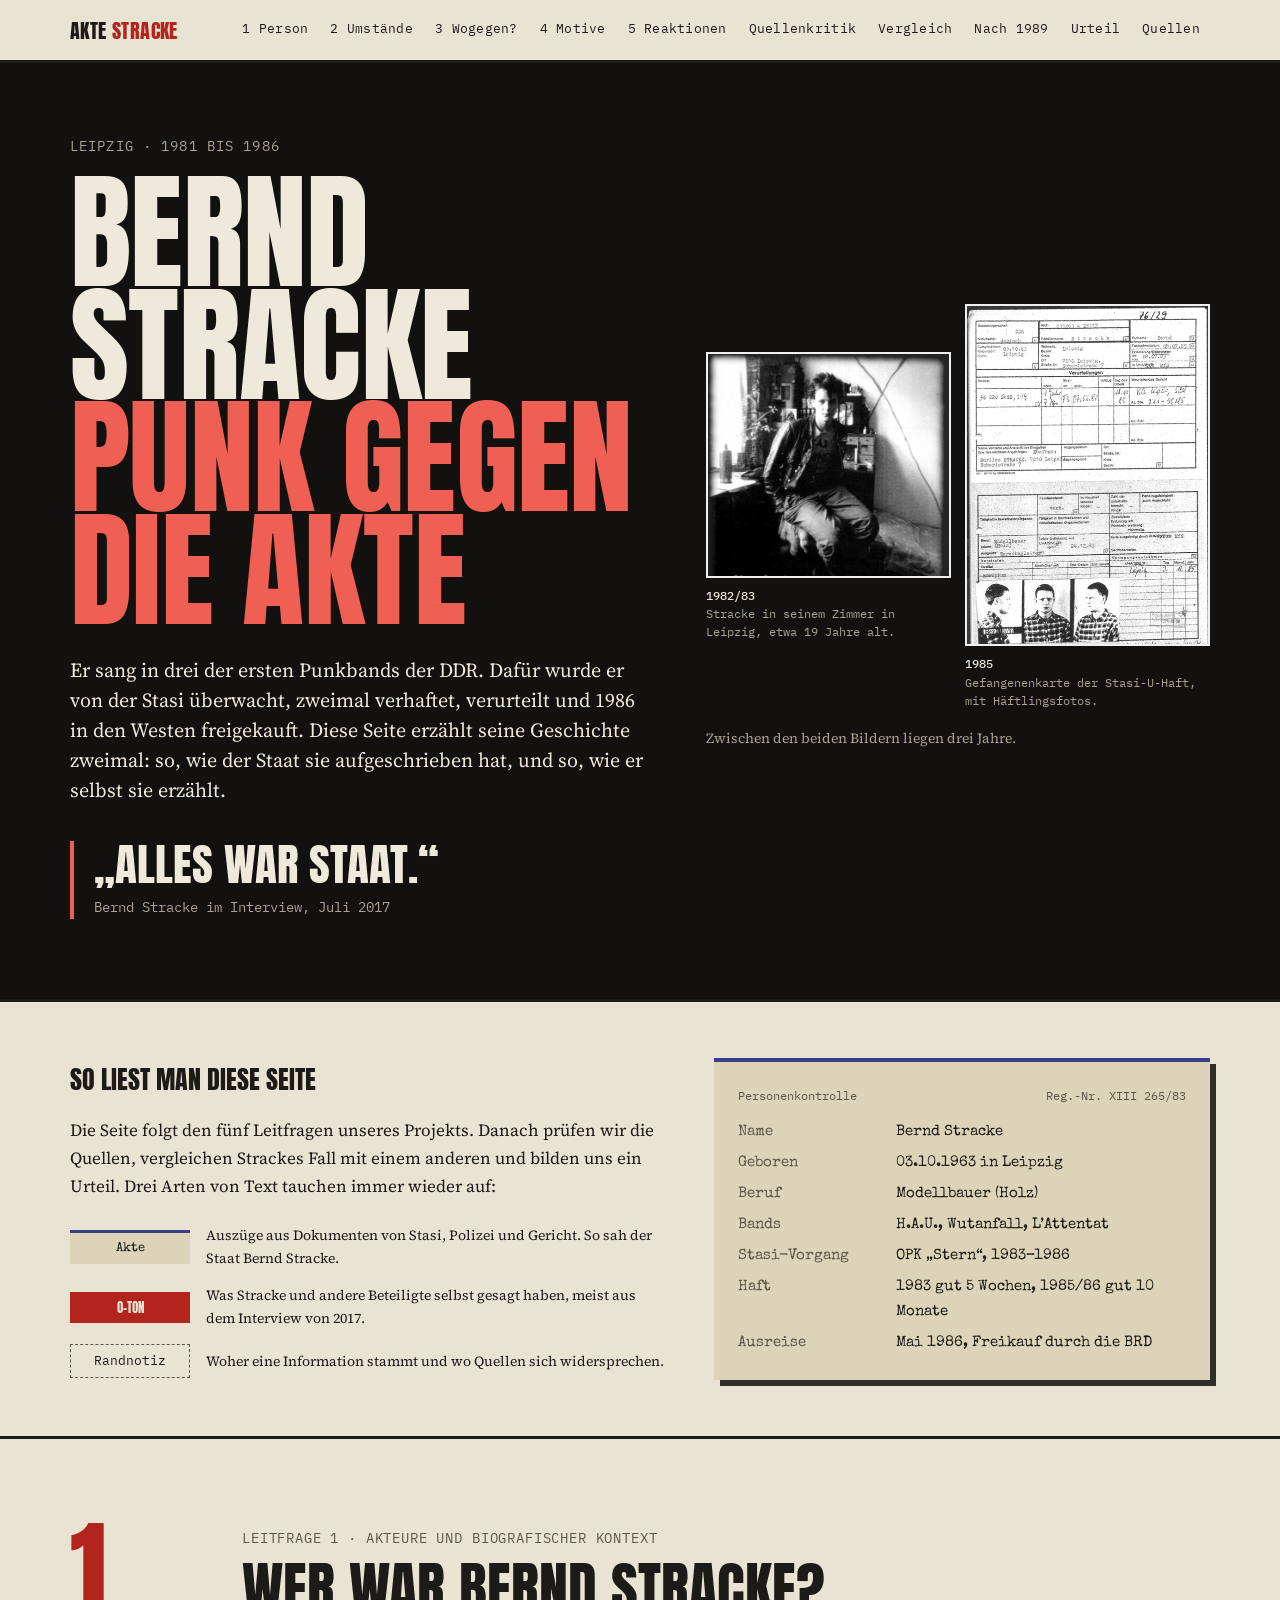
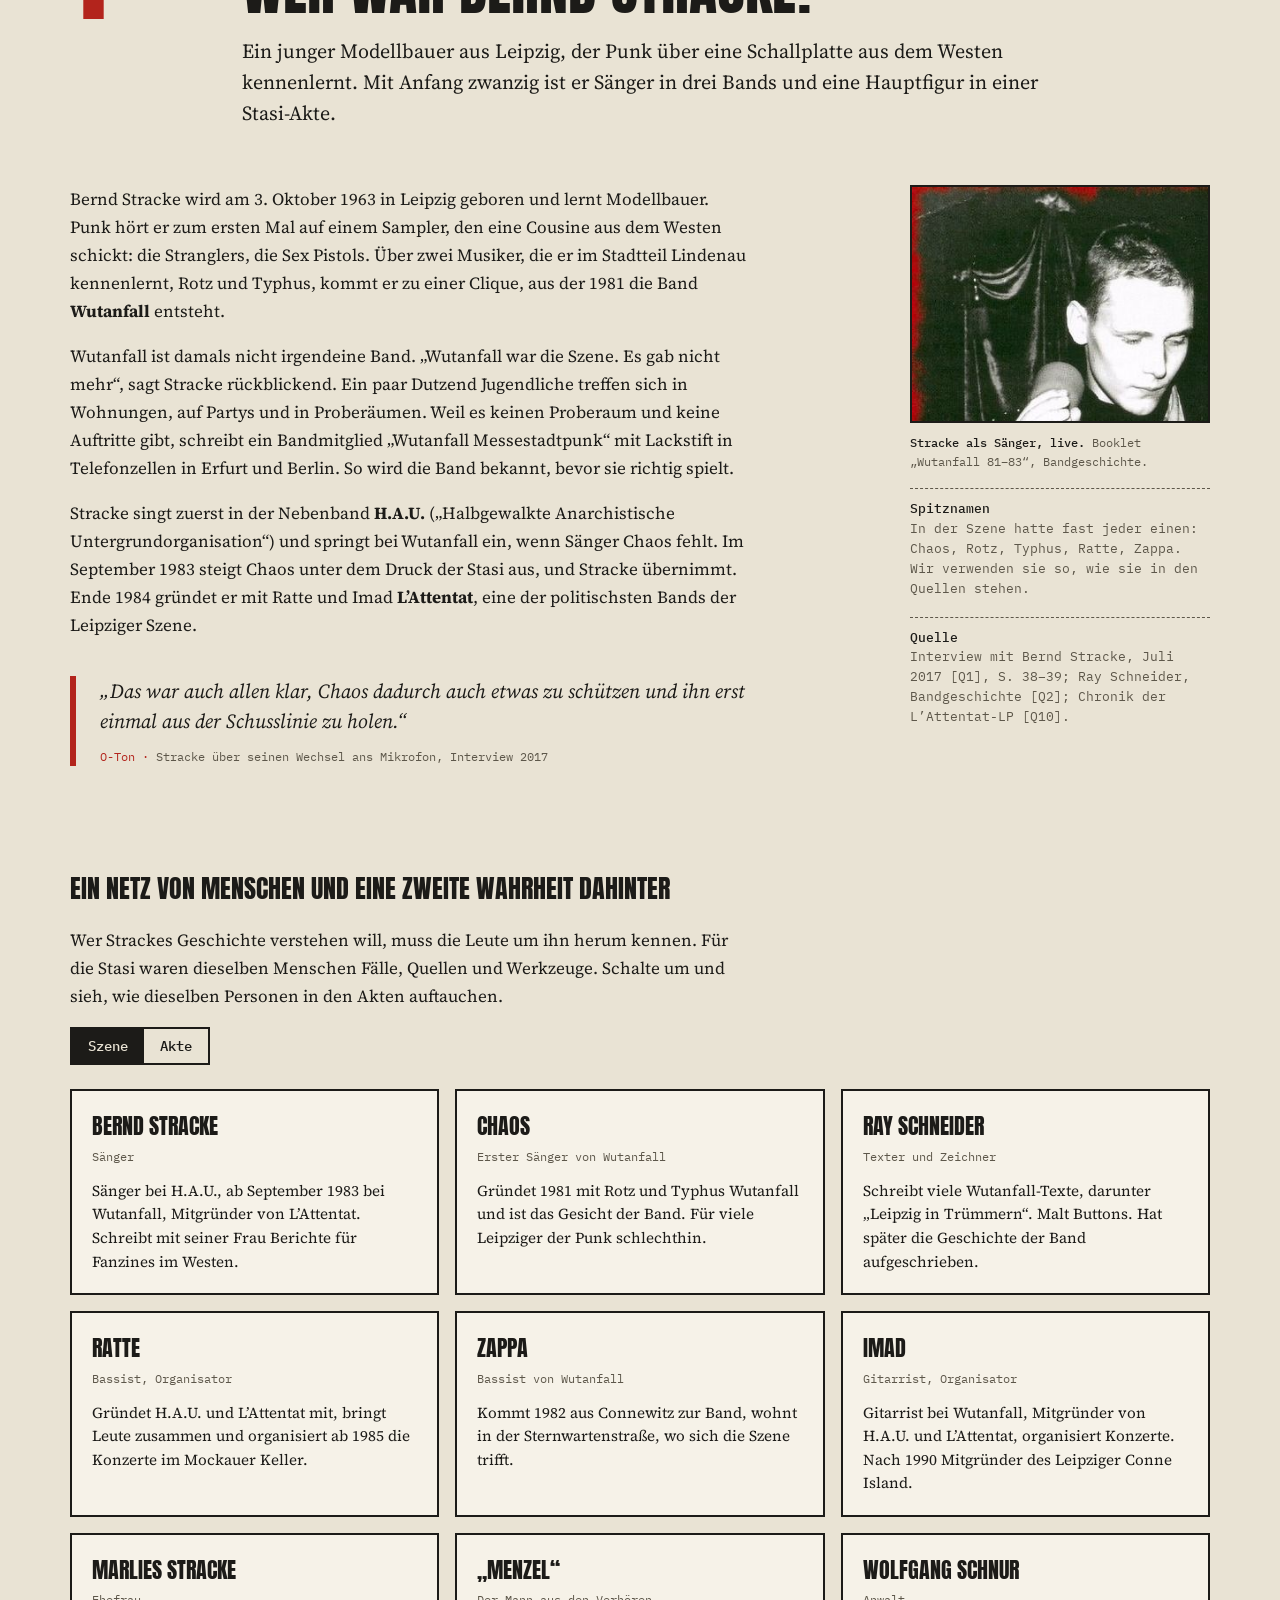
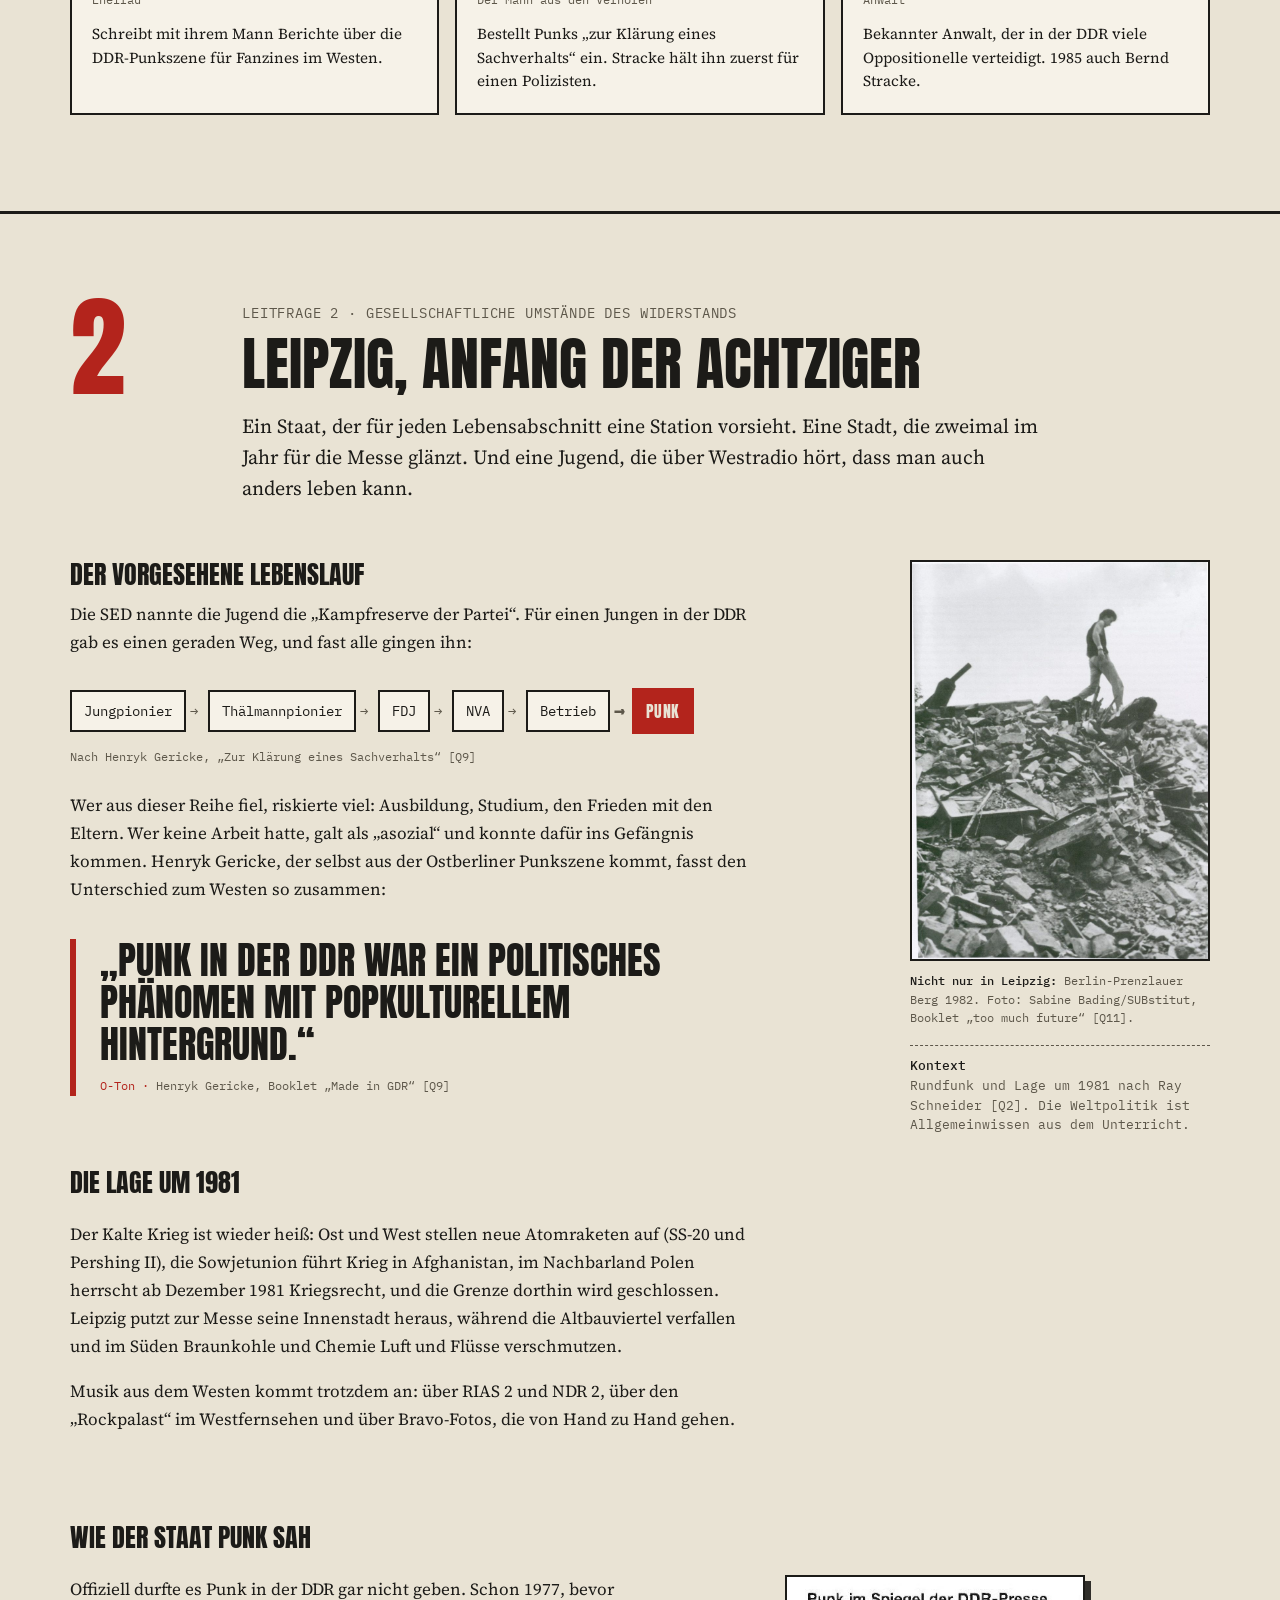
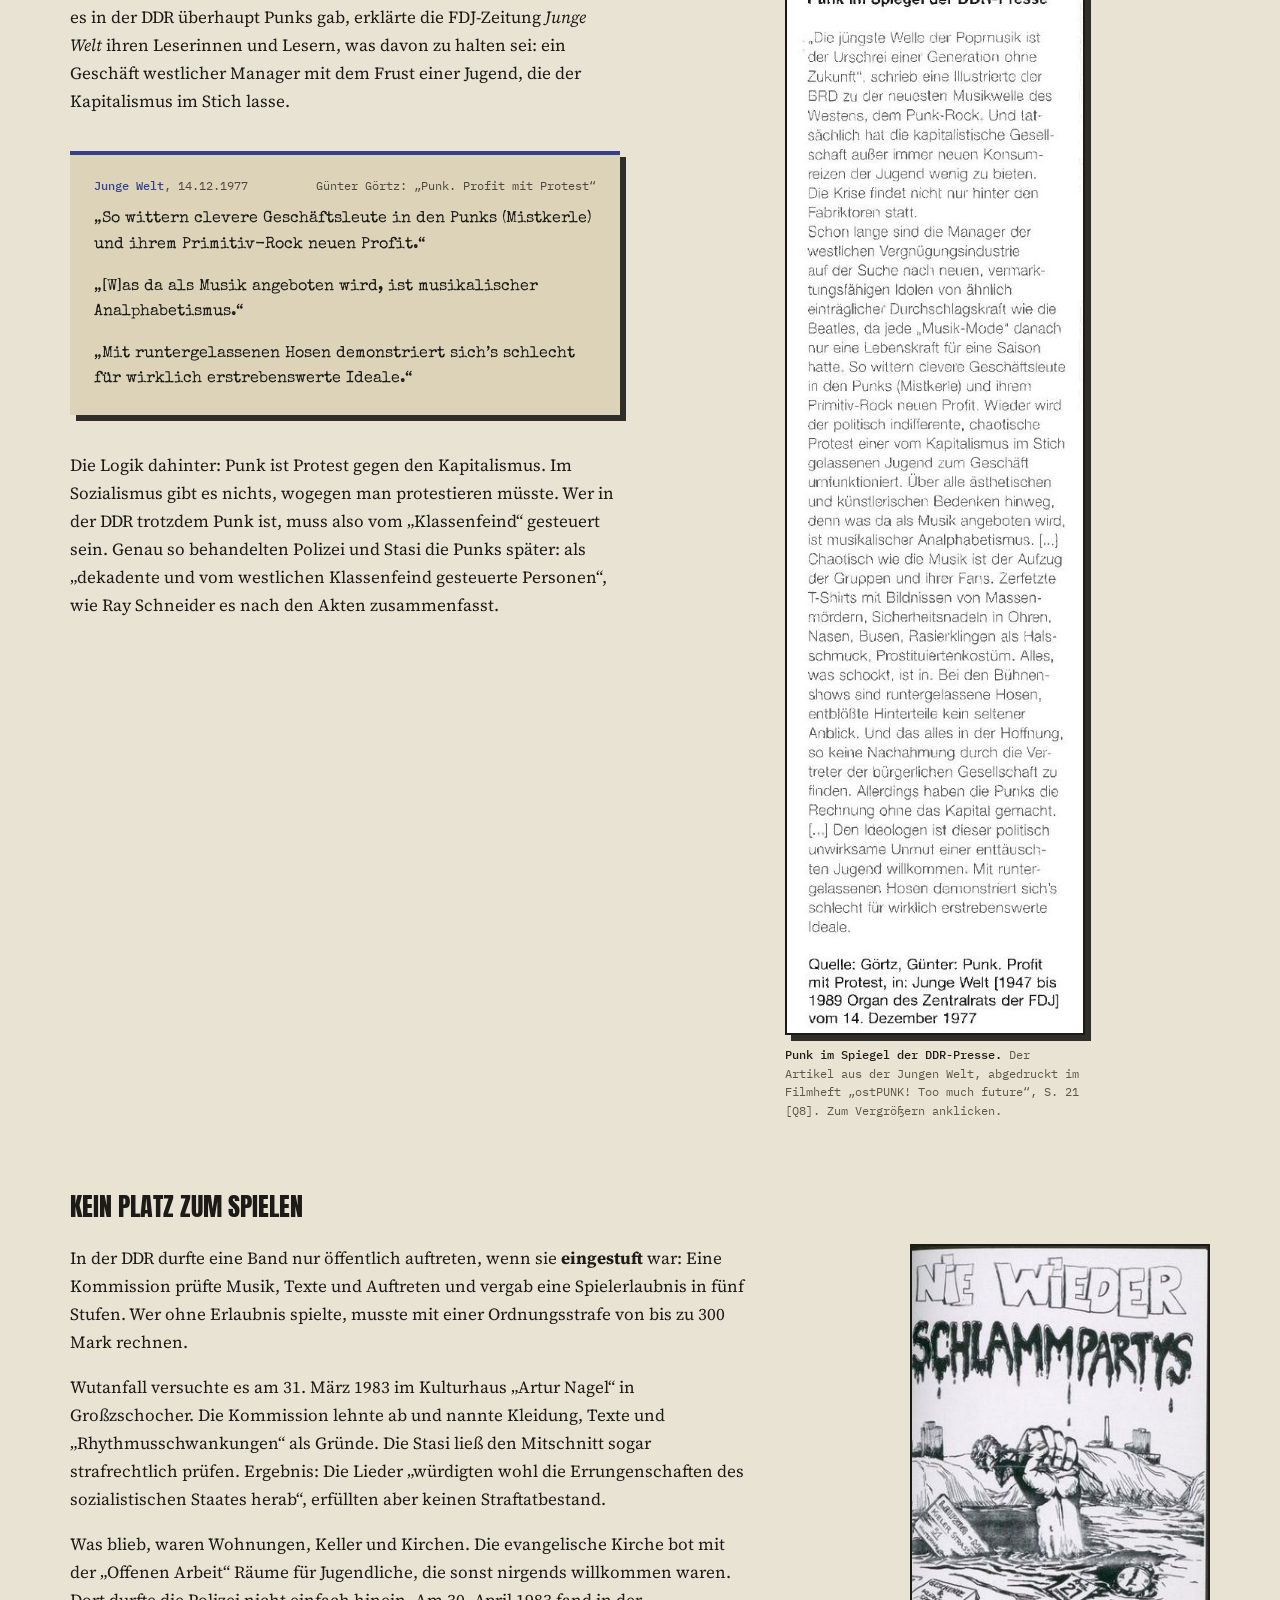
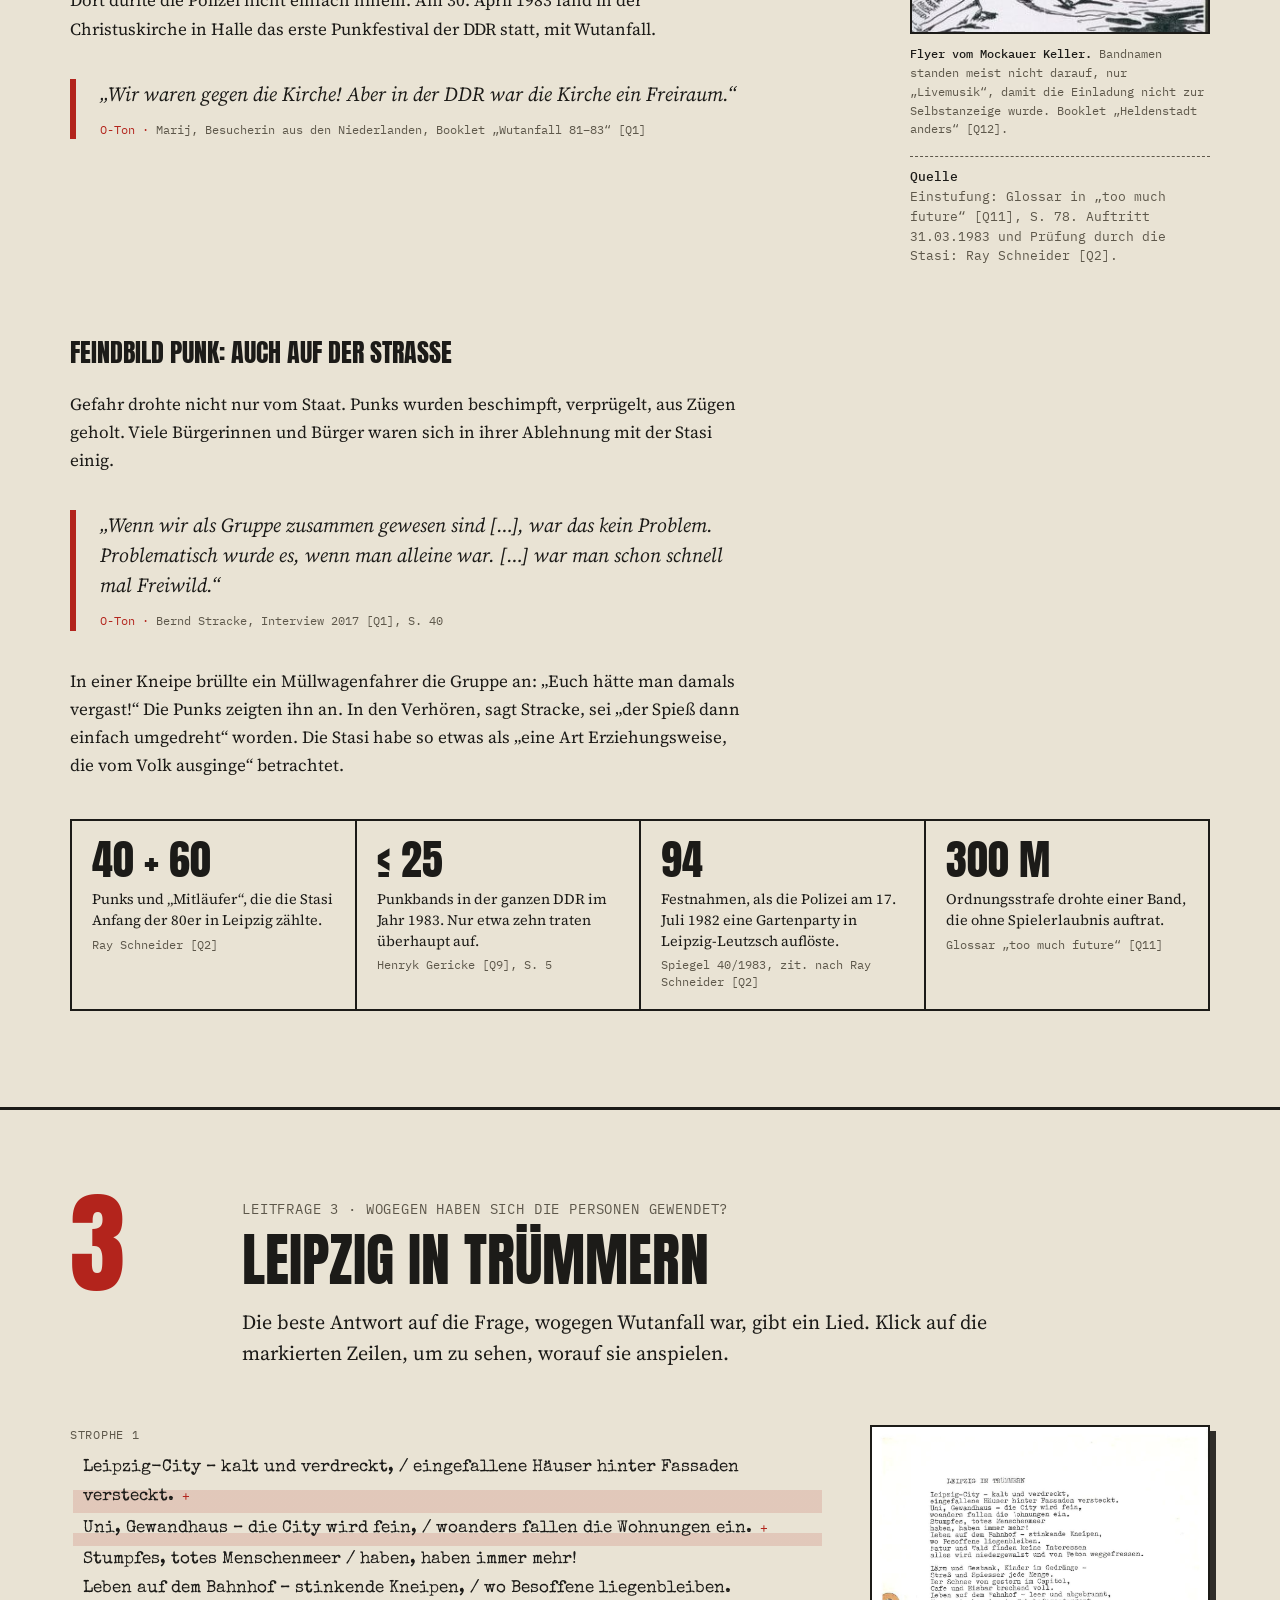
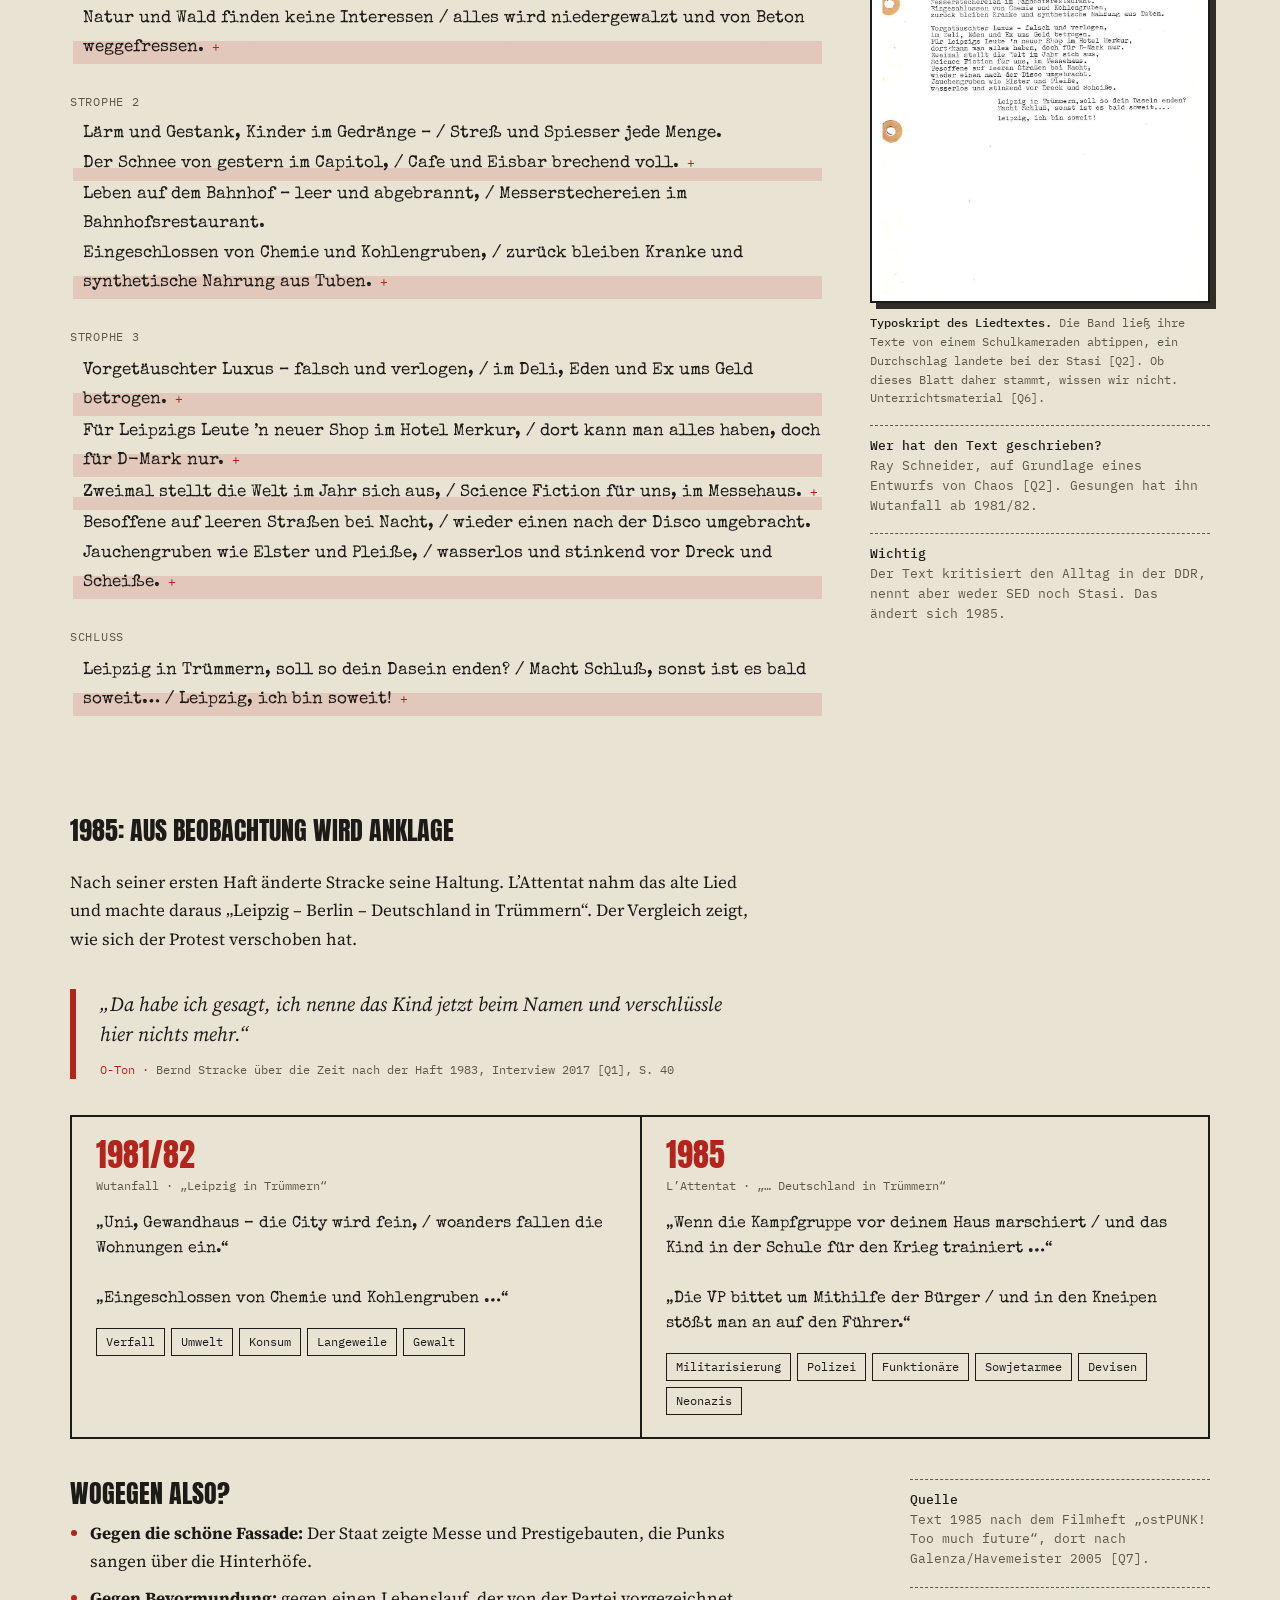
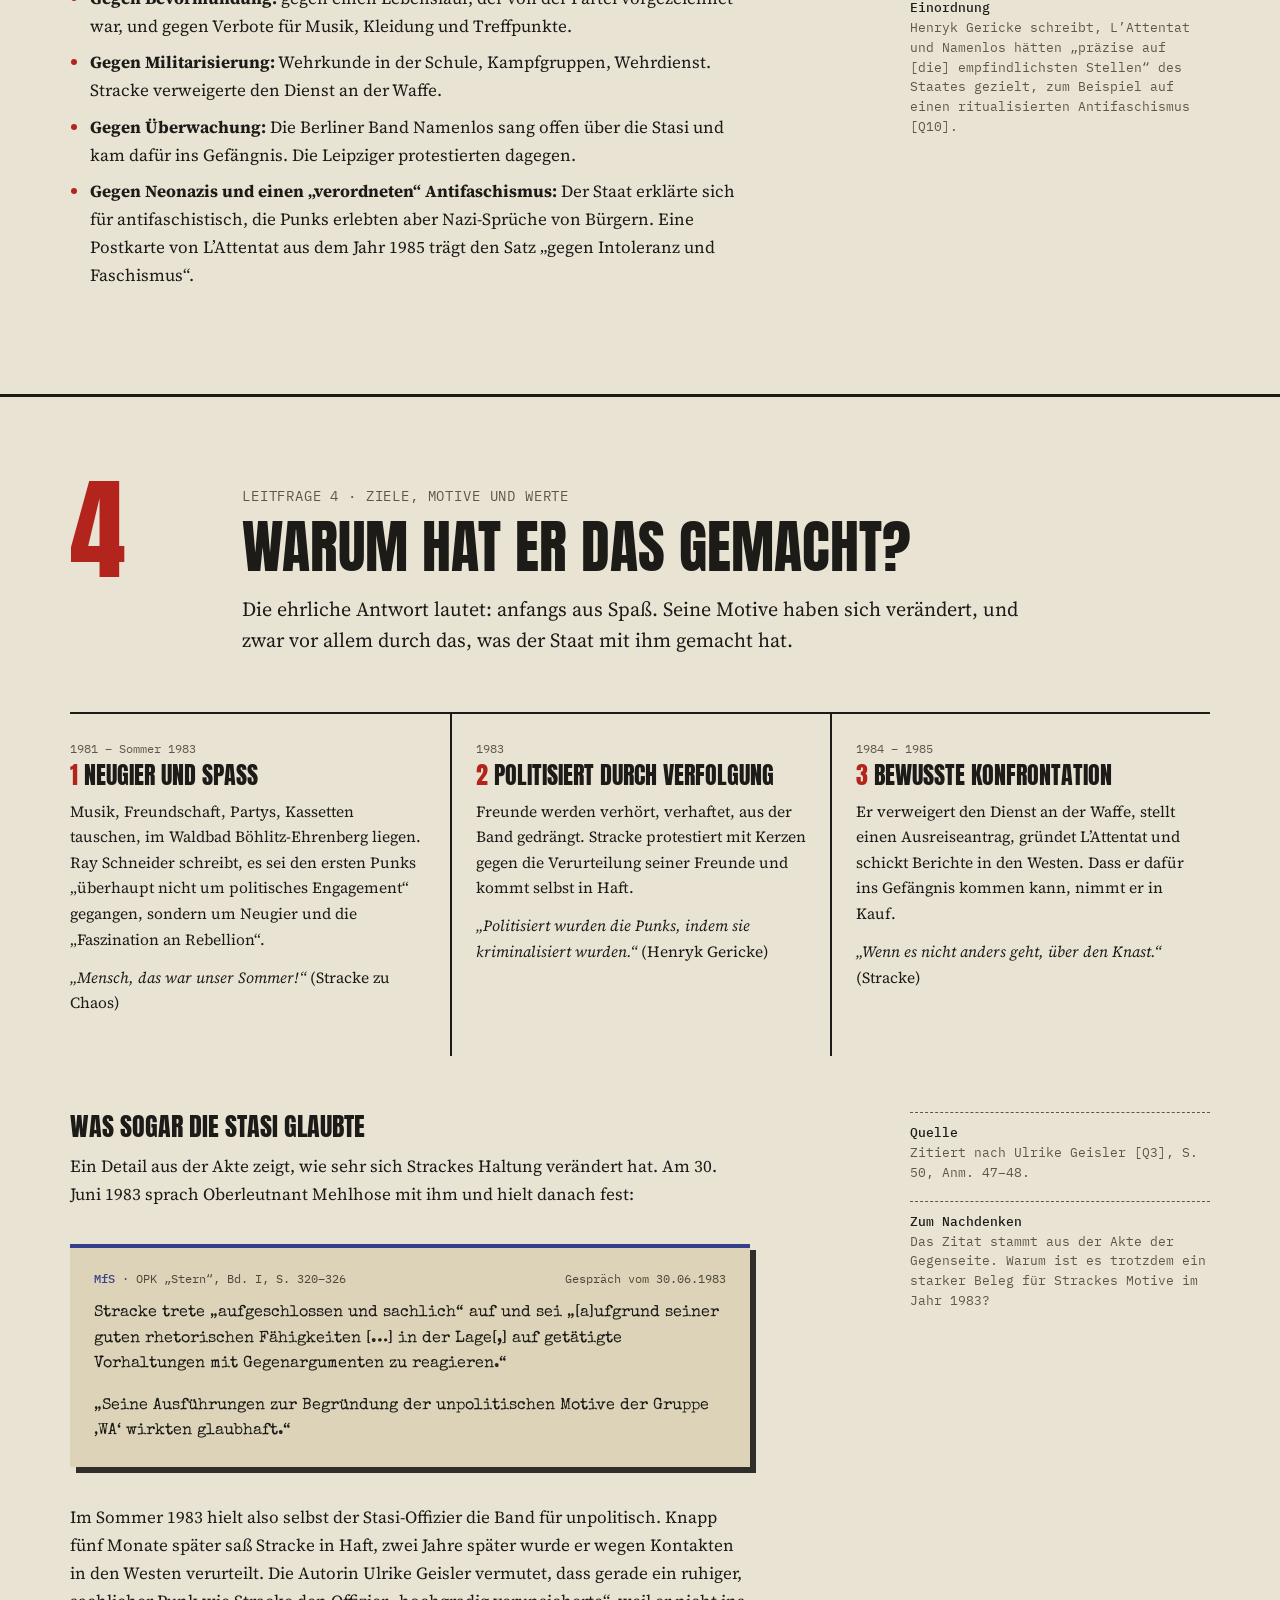
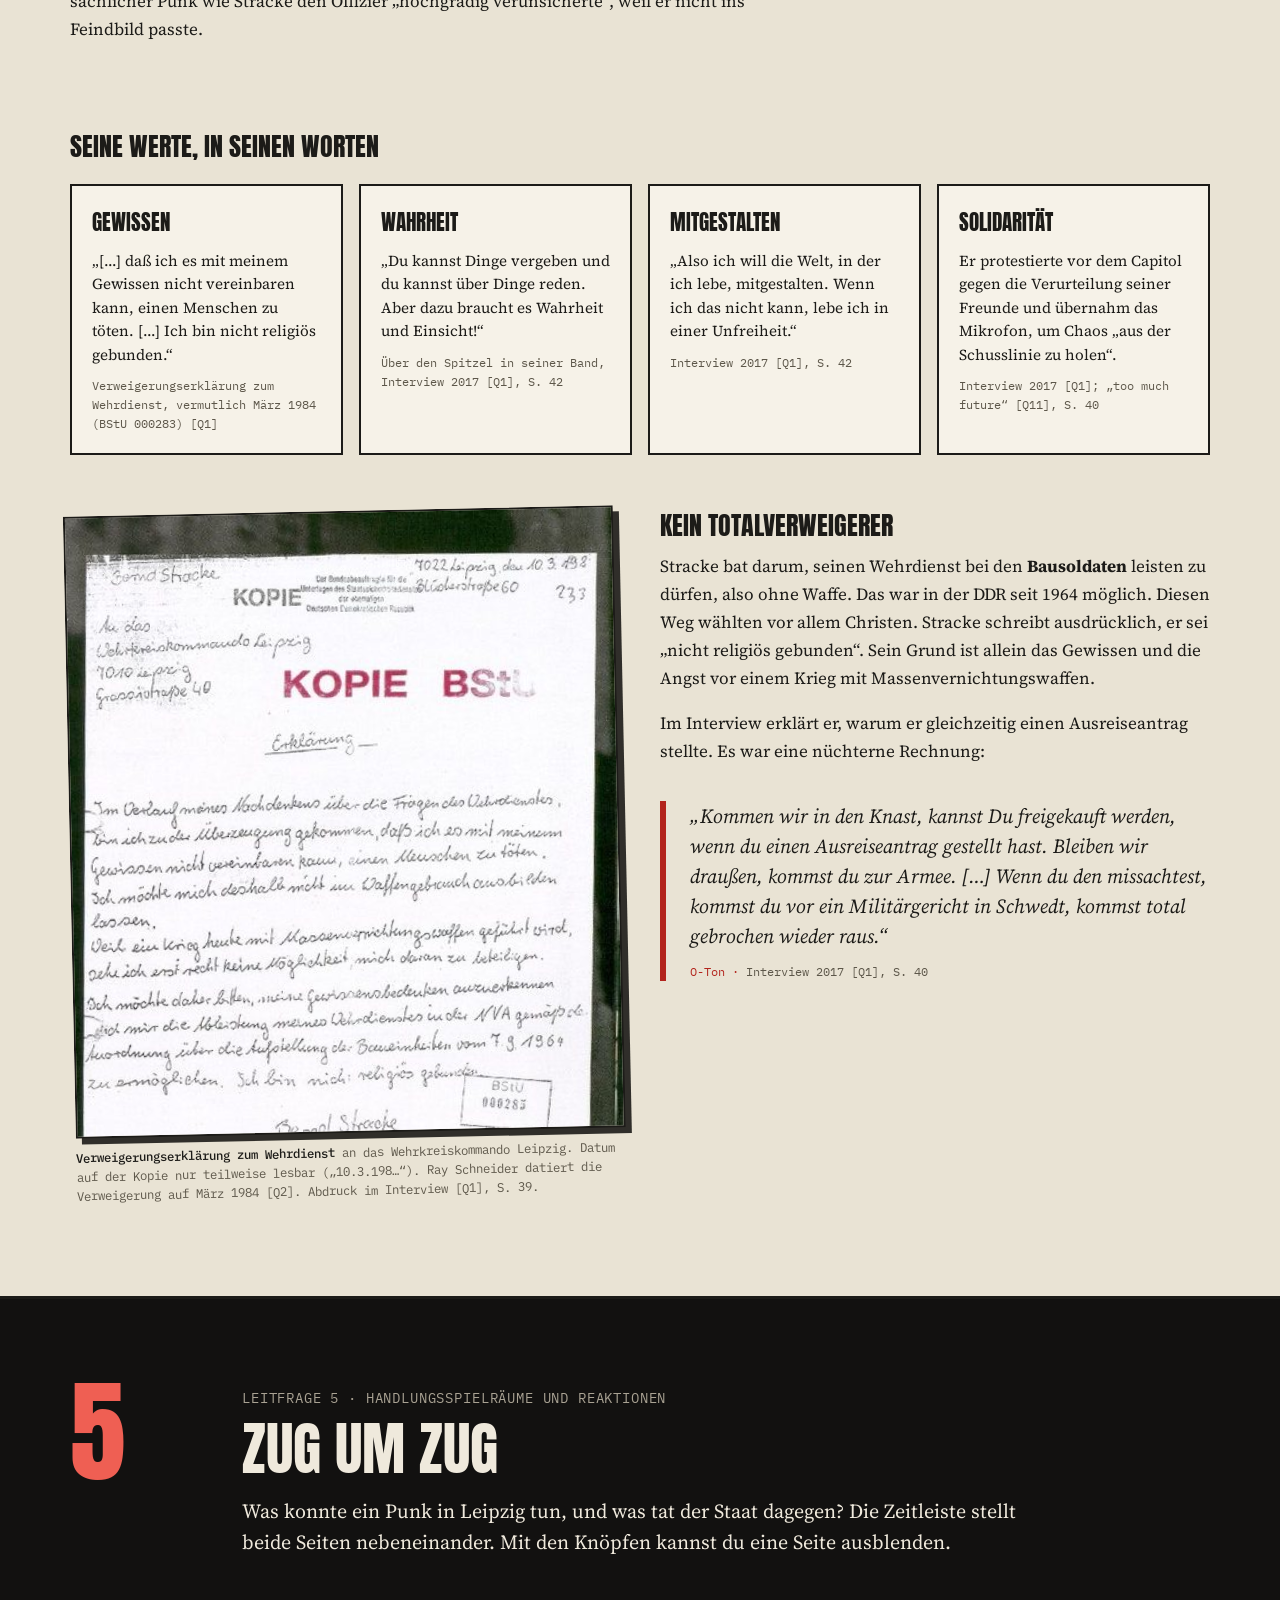
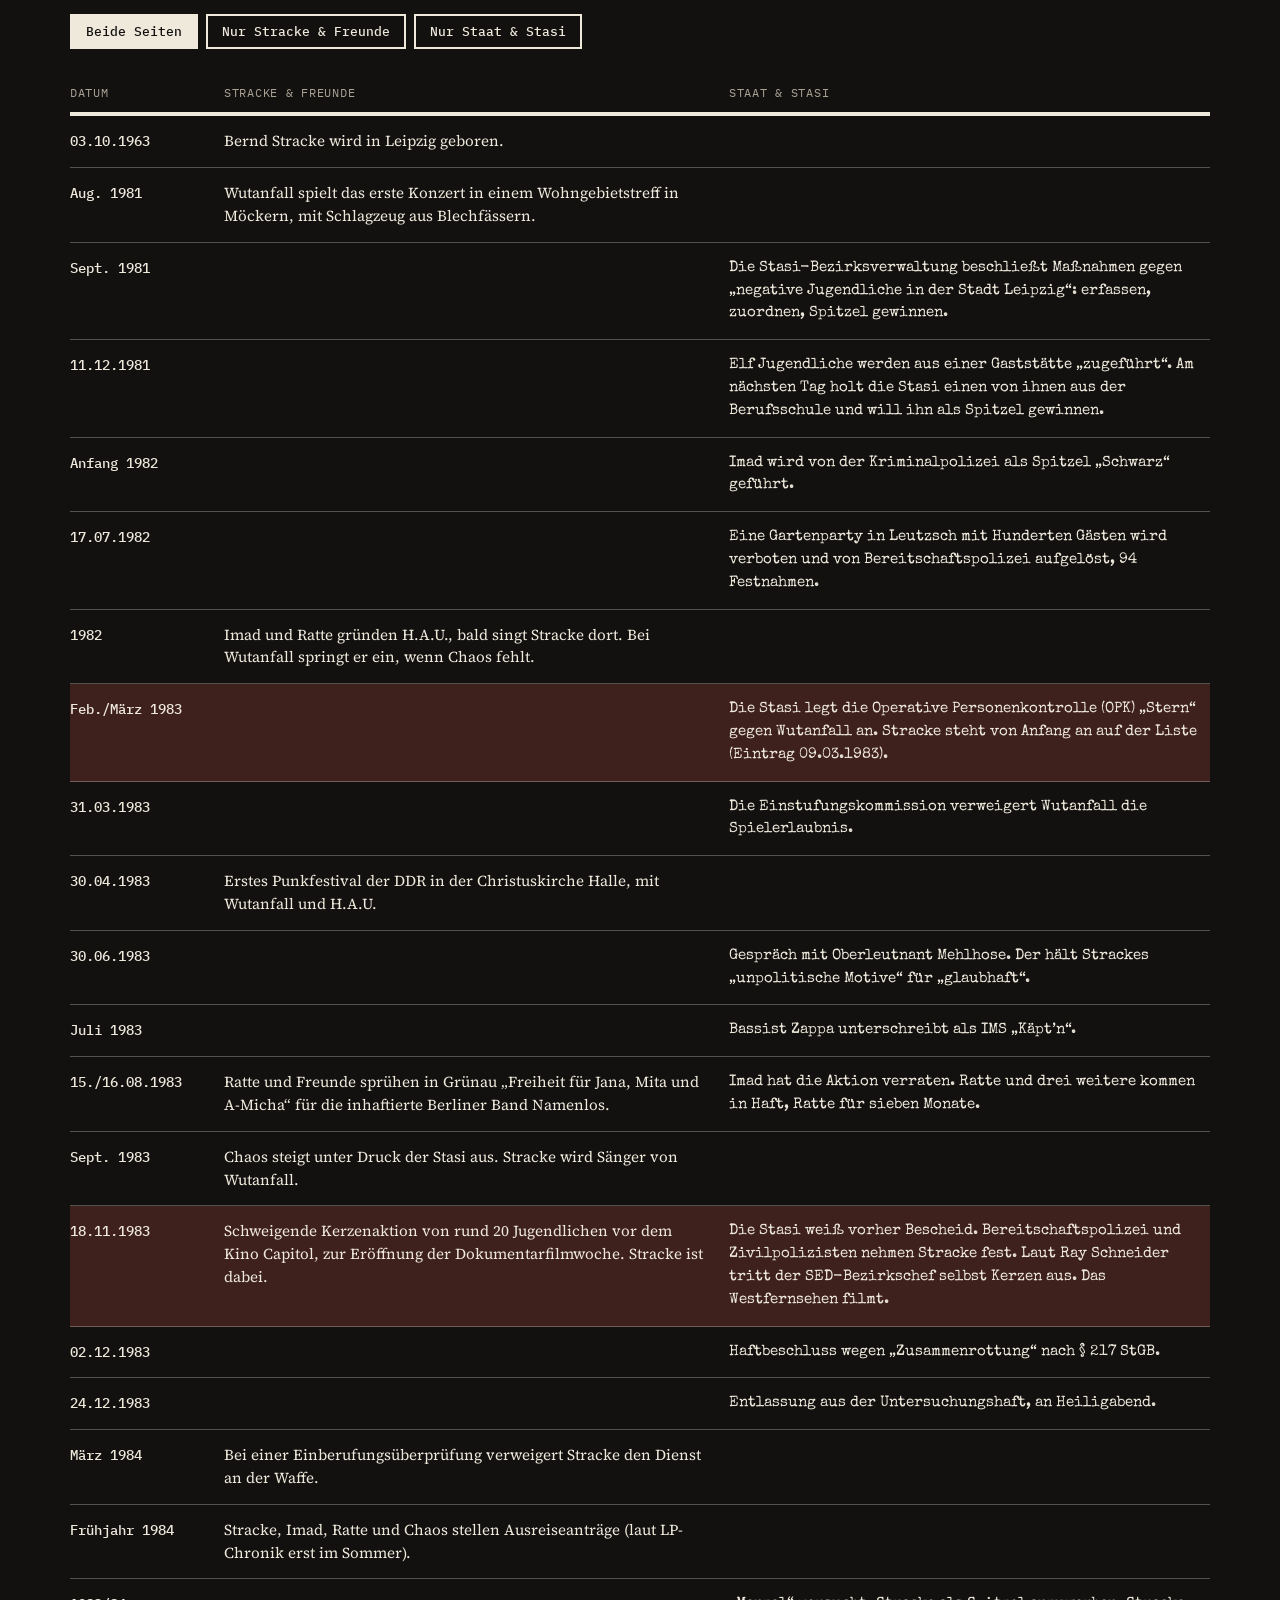
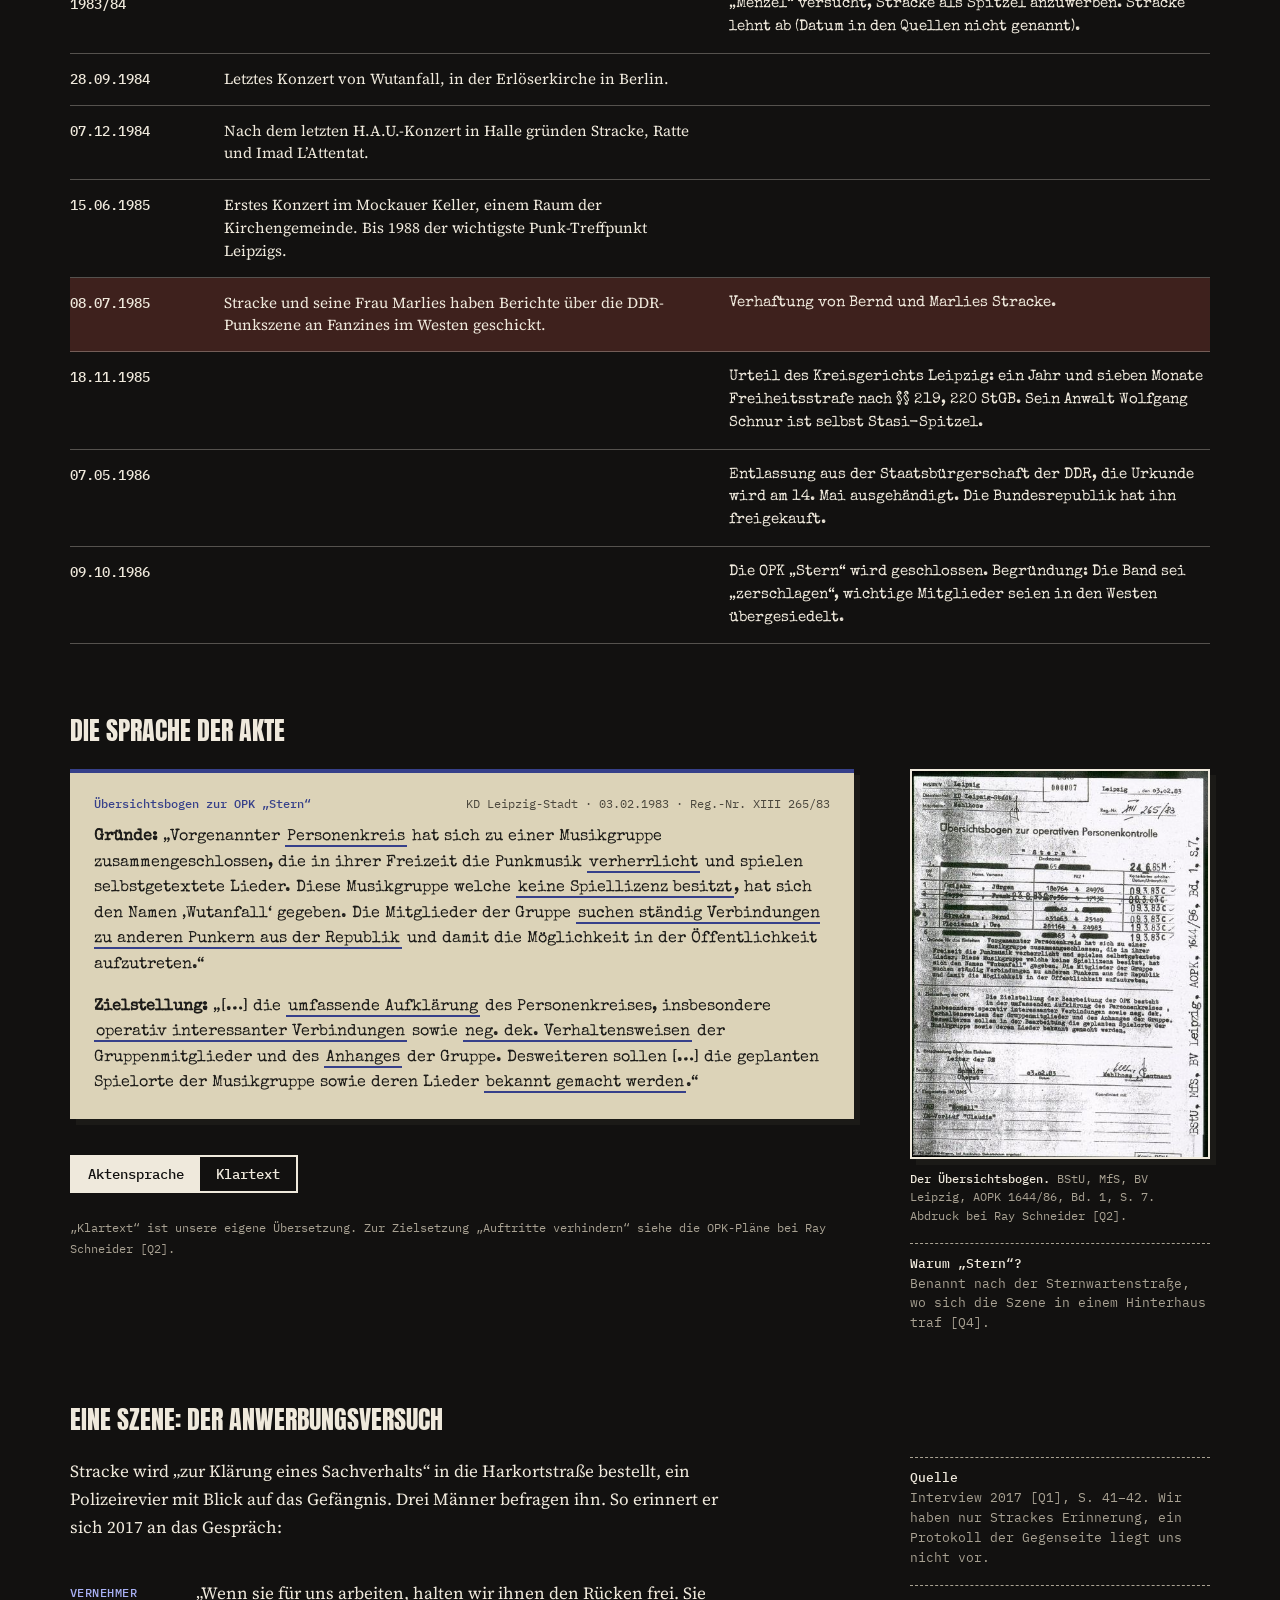
==== commit 39e1ab5e: "Webseite „Akte Stracke“ für das Geschichte/GK-Projekt Ausstellungsseite über Bernd Stracke und die L" ====
--- a/index.html
+++ b/index.html
@@ -2,238 +2,969 @@
 <html lang="de">
 <head>
   <meta charset="utf-8">
-  <meta name="viewport" content="width=device-width, initial-scale=1">
-  <title>WASCHBECKEN – Punk aus dem Abfluss</title>
-  <meta name="description" content="WASCHBECKEN: Drei Akkorde, ein Abfluss, null Kompromisse. Neues Album »Verstopft«, Konzerte 2026, Merch vom Küchentisch.">
-  <meta name="theme-color" content="#111111">
-  <link rel="icon" href="data:image/svg+xml,%3Csvg xmlns='http://www.w3.org/2000/svg' viewBox='0 0 64 64'%3E%3Crect width='64' height='64' fill='%23111'/%3E%3Ctext x='32' y='49' font-family='Impact,sans-serif' font-size='46' text-anchor='middle' fill='%23ff2e88'%3EW%3C/text%3E%3C/svg%3E">
+  <meta name="viewport" content="width=device-width, initial-scale=1, viewport-fit=cover">
+  <title>Akte Stracke</title>
+  <meta name="description" content="Schulprojekt Geschichte/GK: Bernd Stracke, Punk in Leipzig 1981–1986. Überwacht, verhaftet, freigekauft – erzählt aus Stasi-Akten und seinen eigenen Worten.">
   <link rel="preconnect" href="https://fonts.googleapis.com">
   <link rel="preconnect" href="https://fonts.gstatic.com" crossorigin>
-  <link rel="stylesheet" href="https://fonts.googleapis.com/css2?family=Abril+Fatface&family=Anton&family=Black+Ops+One&family=Bungee&family=Permanent+Marker&family=Rubik+Dirt&family=Special+Elite&display=swap">
-  <link rel="stylesheet" href="style.css">
-  <script src="script.js" defer></script>
+  <link rel="stylesheet" href="https://fonts.googleapis.com/css2?family=Anton&family=IBM+Plex+Mono:wght@400;500&family=Source+Serif+4:ital,opsz,wght@0,8..60,400;0,8..60,600;1,8..60,400&family=Special+Elite&display=swap">
+  <link rel="stylesheet" href="css/style.css">
+  <script src="js/main.js" defer></script>
 </head>
 <body>
-  <a class="skip" href="#main">Zum Inhalt springen</a>
-
-  <header class="site-header">
-    <a class="logo" href="#top">WB<span>!</span><span class="sr-only"> Waschbecken – nach oben</span></a>
-    <nav aria-label="Hauptnavigation">
-      <ul class="nav">
-        <li><a href="#manifest">Manifest</a></li>
-        <li><a href="#album">Album</a></li>
-        <li><a href="#konzerte">Konzerte</a></li>
-        <li><a href="#merch">Merch</a></li>
-        <li><a href="#kontakt">Kontakt</a></li>
-      </ul>
+<a class="skip" href="#inhalt">Zum Inhalt springen</a>
+
+<header class="leiste">
+  <div class="wrap">
+    <a class="marke" href="#start">Akte <span>Stracke</span></a>
+    <nav class="nav" aria-label="Kapitel">
+      <a href="#person">1 Person</a>
+      <a href="#umstaende">2 Umstände</a>
+      <a href="#wogegen">3 Wogegen?</a>
+      <a href="#motive">4 Motive</a>
+      <a href="#reaktionen">5 Reaktionen</a>
+      <a href="#quellenkritik">Quellenkritik</a>
+      <a href="#vergleich">Vergleich</a>
+      <a href="#danach">Nach 1989</a>
+      <a href="#urteil">Urteil</a>
+      <a href="#quellen">Quellen</a>
     </nav>
-  </header>
-
-  <main id="main">
-    <section class="hero" id="top">
-      <div class="hero__inner">
-        <p class="hero__kicker">Punk aus dem Abfluss · seit 2019</p>
-        <h1 class="ransom" data-ransom data-text="WASCH|BECKEN">WASCHBECKEN</h1>
-        <p class="hero__claim">
-          <mark>Drei Akkorde.</mark>
-          <mark>Ein Abfluss.</mark>
-          <mark>Null Kompromisse.</mark>
-        </p>
-        <div class="hero__actions">
-          <a class="btn btn--pink" href="#konzerte">Konzerte checken</a>
-          <a class="btn btn--yellow" href="#album">Neues Album</a>
-          <button class="btn btn--ghost" id="pogo" type="button" aria-pressed="false">Pogo-Modus</button>
-        </div>
-        <div class="stamp" aria-hidden="true">Gegen<br>alles<small>außer Spülmittel</small></div>
-      </div>
-      <p class="hero__hint" aria-hidden="true">↯ Klick irgendwo hin ↯</p>
-    </section>
-
-    <div class="ticker-wrap" aria-hidden="true">
-      <div class="ticker">
-        <div class="ticker__track">
-          <span>Neues Album »Verstopft« ab 13.11. ★ Tour 2026 ★ DIY or die ★ Kein Bock auf Nazis ★ Eintritt bleibt billig ★ Pogo ist Teamsport ★</span>
-          <span>Neues Album »Verstopft« ab 13.11. ★ Tour 2026 ★ DIY or die ★ Kein Bock auf Nazis ★ Eintritt bleibt billig ★ Pogo ist Teamsport ★</span>
-        </div>
-      </div>
-    </div>
-
-    <section class="section paper torn" id="manifest">
-      <div class="wrap">
-        <h2 class="section-title"><span class="scrawl">Das</span> Manifest</h2>
-        <ol class="manifest">
-          <li>Drei Akkorde reichen. <strong>Vier sind Angeberei.</strong></li>
-          <li>Mach’s <del>schön</del> selbst – oder lass es bleiben.</li>
-          <li>Eintritt bleibt bezahlbar. <strong>Immer.</strong></li>
-          <li>Kein Platz für Rassismus, Sexismus, Homo- und Transfeindlichkeit. Wer pöbelt, fliegt.</li>
-          <li>Wer umfällt, wird aufgehoben. Pogo ist Teamsport.</li>
-          <li>Laut ist keine Lautstärke, sondern eine Haltung.</li>
-          <li>Wir spülen nichts runter.</li>
+  </div>
+  <div class="fortschritt" aria-hidden="true"></div>
+</header>
+
+<main id="inhalt">
+
+<!-- ============ EINSTIEG ============ -->
+<section class="auftakt" id="start">
+  <div class="wrap">
+    <div>
+      <p class="ortzeit">Leipzig · 1981 bis 1986</p>
+      <h1>Bernd Stracke <span>Punk gegen die Akte</span></h1>
+      <p class="leitsatz">Er sang in drei der ersten Punkbands der DDR. Dafür wurde er von der Stasi überwacht, zweimal verhaftet, verurteilt und 1986 in den Westen freigekauft. Diese Seite erzählt seine Geschichte zweimal: so, wie der Staat sie aufgeschrieben hat, und so, wie er selbst sie erzählt.</p>
+      <blockquote class="leitzitat">
+        <p>„Alles war Staat.“</p>
+        <footer>Bernd Stracke im Interview, Juli 2017</footer>
+      </blockquote>
+    </div>
+    <div class="diptychon">
+      <figure>
+        <img src="bilder/stracke-zimmer-1982.jpg" alt="Junger Mann in Lederjacke sitzt in einem Zimmer auf dem Bett, hinter ihm Regal und Fenster." width="560" height="515">
+        <figcaption><b>1982/83</b>Stracke in seinem Zimmer in Leipzig, etwa 19 Jahre alt.</figcaption>
+      </figure>
+      <figure>
+        <img src="bilder/gefangenenkarte-1985.jpg" alt="Gefangenenkarte der Stasi-Untersuchungshaft mit drei Häftlingsfotos von Bernd Stracke." width="480" height="674">
+        <figcaption><b>1985</b>Gefangenenkarte der Stasi-U-Haft, mit Häftlingsfotos.</figcaption>
+      </figure>
+      <p class="diptychon-text">Zwischen den beiden Bildern liegen drei Jahre.</p>
+    </div>
+  </div>
+</section>
+
+<!-- ============ LESEHILFE ============ -->
+<section class="lesehilfe" aria-labelledby="lesehilfe-titel">
+  <div class="wrap">
+    <div>
+      <h2 id="lesehilfe-titel">So liest man diese Seite</h2>
+      <p>Die Seite folgt den fünf Leitfragen unseres Projekts. Danach prüfen wir die Quellen, vergleichen Strackes Fall mit einem anderen und bilden uns ein Urteil. Drei Arten von Text tauchen immer wieder auf:</p>
+      <div class="legende">
+        <div><span class="muster-akte">Akte</span><p>Auszüge aus Dokumenten von Stasi, Polizei und Gericht. So sah der Staat Bernd Stracke.</p></div>
+        <div><span class="muster-stimme">O-Ton</span><p>Was Stracke und andere Beteiligte selbst gesagt haben, meist aus dem Interview von 2017.</p></div>
+        <div><span class="muster-rand">Randnotiz</span><p>Woher eine Information stammt und wo Quellen sich widersprechen.</p></div>
+      </div>
+    </div>
+    <div class="steckbrief" role="group" aria-label="Steckbrief">
+      <div class="zeile"><span>Personenkontrolle</span><span>Reg.-Nr. XIII 265/83</span></div>
+      <dl>
+        <dt>Name</dt><dd>Bernd Stracke</dd>
+        <dt>Geboren</dt><dd>03.10.1963 in Leipzig</dd>
+        <dt>Beruf</dt><dd>Modellbauer (Holz)</dd>
+        <dt>Bands</dt><dd>H.A.U., Wutanfall, L’Attentat</dd>
+        <dt>Stasi-Vorgang</dt><dd>OPK „Stern“, 1983–1986</dd>
+        <dt>Haft</dt><dd>1983 gut 5 Wochen, 1985/86 gut 10 Monate</dd>
+        <dt>Ausreise</dt><dd>Mai 1986, Freikauf durch die BRD</dd>
+      </dl>
+    </div>
+  </div>
+</section>
+
+<!-- ============ KAPITEL 1 ============ -->
+<section class="kapitel" id="person">
+  <div class="wrap">
+    <div class="kapitelkopf">
+      <span class="nummer" aria-hidden="true">1</span>
+      <div>
+        <p class="leitfrage">Leitfrage 1 · Akteure und biografischer Kontext</p>
+        <h2>Wer war Bernd Stracke?</h2>
+        <p class="einleitung">Ein junger Modellbauer aus Leipzig, der Punk über eine Schallplatte aus dem Westen kennenlernt. Mit Anfang zwanzig ist er Sänger in drei Bands und eine Hauptfigur in einer Stasi-Akte.</p>
+      </div>
+    </div>
+
+    <div class="spalten">
+      <div class="text">
+        <p>Bernd Stracke wird am 3. Oktober 1963 in Leipzig geboren und lernt Modellbauer. Punk hört er zum ersten Mal auf einem Sampler, den eine Cousine aus dem Westen schickt: die Stranglers, die Sex Pistols. Über zwei Musiker, die er im Stadtteil Lindenau kennenlernt, Rotz und Typhus, kommt er zu einer Clique, aus der 1981 die Band <strong>Wutanfall</strong> entsteht.</p>
+        <p>Wutanfall ist damals nicht irgendeine Band. „Wutanfall war die Szene. Es gab nicht mehr“, sagt Stracke rückblickend. Ein paar Dutzend Jugendliche treffen sich in Wohnungen, auf Partys und in Proberäumen. Weil es keinen Proberaum und keine Auftritte gibt, schreibt ein Bandmitglied „Wutanfall Messestadtpunk“ mit Lackstift in Telefonzellen in Erfurt und Berlin. So wird die Band bekannt, bevor sie richtig spielt.</p>
+        <p>Stracke singt zuerst in der Nebenband <strong>H.A.U.</strong> („Halbgewalkte Anarchistische Untergrundorganisation“) und springt bei Wutanfall ein, wenn Sänger Chaos fehlt. Im September 1983 steigt Chaos unter dem Druck der Stasi aus, und Stracke übernimmt. Ende 1984 gründet er mit Ratte und Imad <strong>L’Attentat</strong>, eine der politischsten Bands der Leipziger Szene.</p>
+        <div class="stimme">
+          <p>„Das war auch allen klar, Chaos dadurch auch etwas zu schützen und ihn erst einmal aus der Schusslinie zu holen.“</p>
+          <footer>Stracke über seinen Wechsel ans Mikrofon, Interview 2017</footer>
+        </div>
+      </div>
+      <aside class="rand" aria-label="Randnotizen">
+        <figure class="bild">
+          <a href="bilder/stracke-saenger-live.jpg" data-lupe><img src="bilder/stracke-saenger-live.jpg" alt="Bernd Stracke singt mit gesenktem Blick in ein Mikrofon." width="335" height="265" loading="lazy"></a>
+          <figcaption><b>Stracke als Sänger, live.</b> Booklet „Wutanfall 81–83“, Bandgeschichte.</figcaption>
+        </figure>
+        <p><b>Spitznamen</b><br>In der Szene hatte fast jeder einen: Chaos, Rotz, Typhus, Ratte, Zappa. Wir verwenden sie so, wie sie in den Quellen stehen.</p>
+        <p><b>Quelle</b><br>Interview mit Bernd Stracke, Juli 2017 [Q1], S. 38–39; Ray Schneider, Bandgeschichte [Q2]; Chronik der L’Attentat-LP [Q10].</p>
+      </aside>
+    </div>
+
+    <h3 class="unterkopf">Ein Netz von Menschen und eine zweite Wahrheit dahinter</h3>
+    <div class="text">
+      <p>Wer Strackes Geschichte verstehen will, muss die Leute um ihn herum kennen. Für die Stasi waren dieselben Menschen Fälle, Quellen und Werkzeuge. Schalte um und sieh, wie dieselben Personen in den Akten auftauchen.</p>
+    </div>
+    <div class="umschalter" role="group" aria-label="Ansicht der Personen">
+      <button type="button" data-ansicht="szene" aria-pressed="true">Szene</button>
+      <button type="button" data-ansicht="akte" aria-pressed="false">Akte</button>
+    </div>
+    <ul class="personen" data-ansicht="szene">
+      <li class="person">
+        <h4>Bernd Stracke</h4>
+        <span class="rolle" data-szene="Sänger" data-akte="erfasst in OPK „Stern“">Sänger</span>
+        <p class="szene">Sänger bei H.A.U., ab September 1983 bei Wutanfall, Mitgründer von L’Attentat. Schreibt mit seiner Frau Berichte für Fanzines im Westen.</p>
+        <p class="akt" hidden>Seit 09.03.1983 in der OPK „Stern“ erfasst. 1983 Haft nach § 217 StGB, 1985 Urteil nach §§ 219, 220 StGB. Vorstrafe laut Gefangenenkarte: „Rowdytum“.</p>
+      </li>
+      <li class="person">
+        <h4>Chaos</h4>
+        <span class="rolle" data-szene="Erster Sänger von Wutanfall" data-akte="Person Nr. 1 der OPK">Erster Sänger von Wutanfall</span>
+        <p class="szene">Gründet 1981 mit Rotz und Typhus Wutanfall und ist das Gesicht der Band. Für viele Leipziger der Punk schlechthin.</p>
+        <p class="akt" hidden>Steht an erster Stelle auf dem Übersichtsbogen der OPK. Nach Verhören, die Zeugen als demütigend beschreiben, verlässt er 1983 die Band.</p>
+      </li>
+      <li class="person">
+        <h4>Ray Schneider</h4>
+        <span class="rolle" data-szene="Texter und Zeichner" data-akte="Anwerbung gescheitert">Texter und Zeichner</span>
+        <p class="szene">Schreibt viele Wutanfall-Texte, darunter „Leipzig in Trümmern“. Malt Buttons. Hat später die Geschichte der Band aufgeschrieben.</p>
+        <p class="akt" hidden>Wird zweimal zu „Gesprächen“ geholt. Nennt nach eigener Aussage „aus Gewissensgründen“ keine Namen und wird nicht als Spitzel geführt.</p>
+      </li>
+      <li class="person">
+        <h4>Ratte</h4>
+        <span class="rolle" data-szene="Bassist, Organisator" data-akte="Häftling 1983/84">Bassist, Organisator</span>
+        <p class="szene">Gründet H.A.U. und L’Attentat mit, bringt Leute zusammen und organisiert ab 1985 die Konzerte im Mockauer Keller.</p>
+        <p class="akt" hidden>Im August 1983 nach einer Sprühaktion für inhaftierte Berliner Punks verhaftet, sieben Monate Haft. Verraten wurde die Aktion von einem Freund.</p>
+      </li>
+      <li class="person">
+        <h4>Zappa</h4>
+        <span class="rolle" data-szene="Bassist von Wutanfall" data-akte="IMS „Käpt’n“">Bassist von Wutanfall</span>
+        <p class="szene">Kommt 1982 aus Connewitz zur Band, wohnt in der Sternwartenstraße, wo sich die Szene trifft.</p>
+        <p class="akt" hidden>Verpflichtet sich im Juli 1983 als Inoffizieller Mitarbeiter „Käpt’n“. Quittungen über je 100 Mark sind erhalten. 1985 beendet er die Zusammenarbeit.</p>
+      </li>
+      <li class="person">
+        <h4>Imad</h4>
+        <span class="rolle" data-szene="Gitarrist, Organisator" data-akte="IM „Schwarz“">Gitarrist, Organisator</span>
+        <p class="szene">Gitarrist bei Wutanfall, Mitgründer von H.A.U. und L’Attentat, organisiert Konzerte. Nach 1990 Mitgründer des Leipziger Conne Island.</p>
+        <p class="akt" hidden>Seit Anfang 1982 Spitzel der Kriminalpolizei unter dem Namen „Schwarz“, seine Berichte gehen an die Stasi. Meldet die Sprühaktion und die Kerzenaktion vor dem Capitol.</p>
+      </li>
+      <li class="person">
+        <h4>Marlies Stracke</h4>
+        <span class="rolle" data-szene="Ehefrau" data-akte="Mitbeschuldigte 1985">Ehefrau</span>
+        <p class="szene">Schreibt mit ihrem Mann Berichte über die DDR-Punkszene für Fanzines im Westen.</p>
+        <p class="akt" hidden>Am 08.07.1985 gemeinsam mit ihm verhaftet. Auf seiner Gefangenenkarte als nächste Angehörige eingetragen.</p>
+      </li>
+      <li class="person">
+        <h4>„Menzel“</h4>
+        <span class="rolle" data-szene="Der Mann aus den Verhören" data-akte="Oltn. H. Mehlhose, MfS">Der Mann aus den Verhören</span>
+        <p class="szene">Bestellt Punks „zur Klärung eines Sachverhalts“ ein. Stracke hält ihn zuerst für einen Polizisten.</p>
+        <p class="akt" hidden>Oberleutnant H. Mehlhose, Kreisdienststelle Leipzig-Stadt. Führt die OPK „Stern“. Auf dem Haftbeschluss gegen Stracke von 1983 steht er als Bearbeiter.</p>
+      </li>
+      <li class="person">
+        <h4>Wolfgang Schnur</h4>
+        <span class="rolle" data-szene="Anwalt" data-akte="selbst IM">Anwalt</span>
+        <p class="szene">Bekannter Anwalt, der in der DDR viele Oppositionelle verteidigt. 1985 auch Bernd Stracke.</p>
+        <p class="akt" hidden>Selbst Inoffizieller Mitarbeiter der Stasi. Der Verteidiger arbeitete für die Seite der Anklage.</p>
+      </li>
+    </ul>
+  </div>
+</section>
+
+<!-- ============ KAPITEL 2 ============ -->
+<section class="kapitel" id="umstaende">
+  <div class="wrap">
+    <div class="kapitelkopf">
+      <span class="nummer" aria-hidden="true">2</span>
+      <div>
+        <p class="leitfrage">Leitfrage 2 · Gesellschaftliche Umstände des Widerstands</p>
+        <h2>Leipzig, Anfang der Achtziger</h2>
+        <p class="einleitung">Ein Staat, der für jeden Lebensabschnitt eine Station vorsieht. Eine Stadt, die zweimal im Jahr für die Messe glänzt. Und eine Jugend, die über Westradio hört, dass man auch anders leben kann.</p>
+      </div>
+    </div>
+
+    <div class="spalten">
+      <div class="text">
+        <h3>Der vorgesehene Lebenslauf</h3>
+        <p>Die SED nannte die Jugend die „Kampfreserve der Partei“. Für einen Jungen in der DDR gab es einen geraden Weg, und fast alle gingen ihn:</p>
+        <ol class="lebenslauf" aria-label="Vorgesehener Lebenslauf">
+          <li>Jungpionier</li>
+          <li>Thälmannpionier</li>
+          <li>FDJ</li>
+          <li>NVA</li>
+          <li>Betrieb</li>
+          <li class="bruch">Punk</li>
         </ol>
-        <p class="margin-note">gilt auch für dich!</p>
-      </div>
-    </section>
-
-    <section class="section dark" id="album">
-      <div class="wrap album">
-        <div class="cover" role="img" aria-label="Albumcover von »Verstopft«: ein Abflussgitter auf pinkem Rasterdruck">
-          <span class="cover__band">Waschbecken</span>
-          <span class="cover__warn">Achtung:<br>sehr laut</span>
-          <span class="cover__drain"></span>
-          <span class="cover__title">Verstopft</span>
-        </div>
-        <div class="album__text">
-          <h2 class="section-title"><span class="scrawl">Neu:</span> Verstopft</h2>
-          <p class="album__meta">10 Songs, 22 Minuten, aufgenommen in einem Waschkeller. Erscheint am <strong>13.11.2026</strong> auf Kassette, Vinyl und überall, wo man streamt.</p>
-          <ol class="tracklist">
-            <li><span class="t">Rohrbruch</span><span class="d">1:47</span></li>
-            <li><span class="t">Hahn auf, Hirn aus</span><span class="d">2:03</span></li>
-            <li><span class="t">Kalk im Herz</span><span class="d">1:58</span></li>
-            <li><span class="t">Keine Zukunft, kein Stöpsel</span><span class="d">2:31</span></li>
-            <li><span class="t">Siphon-Blues</span><span class="d">3:12</span></li>
-            <li><span class="t">Spül mich weg</span><span class="d">1:22</span></li>
-            <li><span class="t">Tropfen für Tropfen</span><span class="d">2:09</span></li>
-            <li><span class="t">Haare im Abfluss</span><span class="d">0:58</span></li>
-            <li><span class="t">Kaltwasser</span><span class="d">2:44</span></li>
-            <li><span class="t">Verstopft</span><span class="d">3:05</span></li>
-          </ol>
-          <a class="btn btn--pink" href="#merch">Tape vorbestellen</a>
-        </div>
-      </div>
-    </section>
-
-    <section class="section wall" id="konzerte">
-      <div class="wrap">
-        <h2 class="section-title"><span class="scrawl">Live</span> Konzerte 2026</h2>
-        <ul class="flyers">
-          <li class="flyer flyer--soldout">
-            <time datetime="2026-11-13">Fr 13.11.</time>
-            <strong class="city">Berlin</strong>
-            <span class="venue">Bunker 13 · Release-Show</span>
-            <span class="status">Ausverkauft</span>
-          </li>
-          <li class="flyer">
-            <time datetime="2026-11-14">Sa 14.11.</time>
-            <strong class="city">Leipzig</strong>
-            <span class="venue">Ex-Wäscherei</span>
-            <span class="status">AK 12 €</span>
-          </li>
-          <li class="flyer">
-            <time datetime="2026-11-20">Fr 20.11.</time>
-            <strong class="city">Hamburg</strong>
-            <span class="venue">Keller ohne Namen</span>
-            <span class="status">AK 10 €</span>
-          </li>
-          <li class="flyer">
-            <time datetime="2026-11-21">Sa 21.11.</time>
-            <strong class="city">Köln</strong>
-            <span class="venue">Hinterhof 7</span>
-            <span class="status">Eintritt: Spende</span>
-          </li>
-          <li class="flyer">
-            <time datetime="2026-11-27">Fr 27.11.</time>
-            <strong class="city">München</strong>
-            <span class="venue">Garage Süd</span>
-            <span class="status">AK 12 €</span>
-          </li>
-          <li class="flyer">
-            <time datetime="2026-11-28">Sa 28.11.</time>
-            <strong class="city">Wien</strong>
-            <span class="venue">Kanal-Bar</span>
-            <span class="status">AK 13 €</span>
-          </li>
+        <p class="lebenslauf-notiz">Nach Henryk Gericke, „Zur Klärung eines Sachverhalts“ [Q9]</p>
+        <p style="margin-top:1.4em">Wer aus dieser Reihe fiel, riskierte viel: Ausbildung, Studium, den Frieden mit den Eltern. Wer keine Arbeit hatte, galt als „asozial“ und konnte dafür ins Gefängnis kommen. Henryk Gericke, der selbst aus der Ostberliner Punkszene kommt, fasst den Unterschied zum Westen so zusammen:</p>
+        <div class="stimme gross">
+          <p>„Punk in der DDR war ein politisches Phänomen mit popkulturellem Hintergrund.“</p>
+          <footer>Henryk Gericke, Booklet „Made in GDR“ [Q9]</footer>
+        </div>
+        <h3 class="unterkopf">Die Lage um 1981</h3>
+        <p>Der Kalte Krieg ist wieder heiß: Ost und West stellen neue Atomraketen auf (SS-20 und Pershing II), die Sowjetunion führt Krieg in Afghanistan, im Nachbarland Polen herrscht ab Dezember 1981 Kriegsrecht, und die Grenze dorthin wird geschlossen. Leipzig putzt zur Messe seine Innenstadt heraus, während die Altbauviertel verfallen und im Süden Braunkohle und Chemie Luft und Flüsse verschmutzen.</p>
+        <p>Musik aus dem Westen kommt trotzdem an: über RIAS 2 und NDR 2, über den „Rockpalast“ im Westfernsehen und über Bravo-Fotos, die von Hand zu Hand gehen.</p>
+      </div>
+      <aside class="rand" aria-label="Randnotizen">
+        <figure class="bild">
+          <a href="bilder/prenzlauer-berg-1982.jpg" data-lupe><img src="bilder/prenzlauer-berg-1982.jpg" alt="Ein junger Mann geht über einen Trümmerberg aus Ziegeln und Balken." width="900" height="1208" loading="lazy"></a>
+          <figcaption><b>Nicht nur in Leipzig:</b> Berlin-Prenzlauer Berg 1982. Foto: Sabine Bading/SUBstitut, Booklet „too much future“ [Q11].</figcaption>
+        </figure>
+        <p><b>Kontext</b><br>Rundfunk und Lage um 1981 nach Ray Schneider [Q2]. Die Weltpolitik ist Allgemeinwissen aus dem Unterricht.</p>
+      </aside>
+    </div>
+
+    <h3 class="unterkopf">Wie der Staat Punk sah</h3>
+    <div class="zwei">
+      <div class="text">
+        <p>Offiziell durfte es Punk in der DDR gar nicht geben. Schon 1977, bevor es in der DDR überhaupt Punks gab, erklärte die FDJ-Zeitung <em>Junge Welt</em> ihren Leserinnen und Lesern, was davon zu halten sei: ein Geschäft westlicher Manager mit dem Frust einer Jugend, die der Kapitalismus im Stich lasse.</p>
+        <div class="akte">
+          <div class="kennung"><span><b>Junge Welt</b>, 14.12.1977</span><span>Günter Görtz: „Punk. Profit mit Protest“</span></div>
+          <p>„So wittern clevere Geschäftsleute in den Punks (Mistkerle) und ihrem Primitiv-Rock neuen Profit.“</p>
+          <p>„[W]as da als Musik angeboten wird, ist musikalischer Analphabetismus.“</p>
+          <p>„Mit runtergelassenen Hosen demonstriert sich’s schlecht für wirklich erstrebenswerte Ideale.“</p>
+        </div>
+        <p>Die Logik dahinter: Punk ist Protest gegen den Kapitalismus. Im Sozialismus gibt es nichts, wogegen man protestieren müsste. Wer in der DDR trotzdem Punk ist, muss also vom „Klassenfeind“ gesteuert sein. Genau so behandelten Polizei und Stasi die Punks später: als „dekadente und vom westlichen Klassenfeind gesteuerte Personen“, wie Ray Schneider es nach den Akten zusammenfasst.</p>
+      </div>
+      <figure class="bild dokument schmal">
+        <a href="bilder/junge-welt-1977.jpg" data-lupe><img src="bilder/junge-welt-1977.jpg" alt="Spalte mit dem Artikel „Punk. Profit mit Protest“ aus der Jungen Welt vom 14.12.1977." width="394" height="1406" loading="lazy"></a>
+        <figcaption><b>Punk im Spiegel der DDR-Presse.</b> Der Artikel aus der Jungen Welt, abgedruckt im Filmheft „ostPUNK! Too much future“, S. 21 [Q8]. Zum Vergrößern anklicken.</figcaption>
+      </figure>
+    </div>
+
+    <h3 class="unterkopf">Kein Platz zum Spielen</h3>
+    <div class="spalten">
+      <div class="text">
+        <p>In der DDR durfte eine Band nur öffentlich auftreten, wenn sie <strong>eingestuft</strong> war: Eine Kommission prüfte Musik, Texte und Auftreten und vergab eine Spielerlaubnis in fünf Stufen. Wer ohne Erlaubnis spielte, musste mit einer Ordnungsstrafe von bis zu 300 Mark rechnen.</p>
+        <p>Wutanfall versuchte es am 31. März 1983 im Kulturhaus „Artur Nagel“ in Großzschocher. Die Kommission lehnte ab und nannte Kleidung, Texte und „Rhythmusschwankungen“ als Gründe. Die Stasi ließ den Mitschnitt sogar strafrechtlich prüfen. Ergebnis: Die Lieder „würdigten wohl die Errungenschaften des sozialistischen Staates herab“, erfüllten aber keinen Straftatbestand.</p>
+        <p>Was blieb, waren Wohnungen, Keller und Kirchen. Die evangelische Kirche bot mit der „Offenen Arbeit“ Räume für Jugendliche, die sonst nirgends willkommen waren. Dort durfte die Polizei nicht einfach hinein. Am 30. April 1983 fand in der Christuskirche in Halle das erste Punkfestival der DDR statt, mit Wutanfall.</p>
+        <div class="stimme">
+          <p>„Wir waren gegen die Kirche! Aber in der DDR war die Kirche ein Freiraum.“</p>
+          <footer>Marij, Besucherin aus den Niederlanden, Booklet „Wutanfall 81–83“ [Q1]</footer>
+        </div>
+      </div>
+      <aside class="rand" aria-label="Randnotizen">
+        <figure class="bild">
+          <a href="bilder/mockauer-keller-flyer.jpg" data-lupe><img src="bilder/mockauer-keller-flyer.jpg" alt="Gezeichneter Flyer: Eine Faust ragt aus einem Schlammsee vor Fabrikschloten, Überschrift „Nie wieder Schlammpartys“." width="314" height="410" loading="lazy"></a>
+          <figcaption><b>Flyer vom Mockauer Keller.</b> Bandnamen standen meist nicht darauf, nur „Livemusik“, damit die Einladung nicht zur Selbstanzeige wurde. Booklet „Heldenstadt anders“ [Q12].</figcaption>
+        </figure>
+        <p><b>Quelle</b><br>Einstufung: Glossar in „too much future“ [Q11], S. 78. Auftritt 31.03.1983 und Prüfung durch die Stasi: Ray Schneider [Q2].</p>
+      </aside>
+    </div>
+
+    <h3 class="unterkopf">Feindbild Punk: auch auf der Straße</h3>
+    <div class="text">
+      <p>Gefahr drohte nicht nur vom Staat. Punks wurden beschimpft, verprügelt, aus Zügen geholt. Viele Bürgerinnen und Bürger waren sich in ihrer Ablehnung mit der Stasi einig.</p>
+      <div class="stimme">
+        <p>„Wenn wir als Gruppe zusammen gewesen sind […], war das kein Problem. Problematisch wurde es, wenn man alleine war. […] war man schon schnell mal Freiwild.“</p>
+        <footer>Bernd Stracke, Interview 2017 [Q1], S. 40</footer>
+      </div>
+      <p>In einer Kneipe brüllte ein Müllwagenfahrer die Gruppe an: „Euch hätte man damals vergast!“ Die Punks zeigten ihn an. In den Verhören, sagt Stracke, sei „der Spieß dann einfach umgedreht“ worden. Die Stasi habe so etwas als „eine Art Erziehungsweise, die vom Volk ausginge“ betrachtet.</p>
+    </div>
+
+    <dl class="zahlen">
+      <div><dt>40 + 60</dt><dd>Punks und „Mitläufer“, die die Stasi Anfang der 80er in Leipzig zählte.<small>Ray Schneider [Q2]</small></dd></div>
+      <div><dt>≤ 25</dt><dd>Punkbands in der ganzen DDR im Jahr 1983. Nur etwa zehn traten überhaupt auf.<small>Henryk Gericke [Q9], S. 5</small></dd></div>
+      <div><dt>94</dt><dd>Festnahmen, als die Polizei am 17. Juli 1982 eine Gartenparty in Leipzig-Leutzsch auflöste.<small>Spiegel 40/1983, zit. nach Ray Schneider [Q2]</small></dd></div>
+      <div><dt>300 M</dt><dd>Ordnungsstrafe drohte einer Band, die ohne Spielerlaubnis auftrat.<small>Glossar „too much future“ [Q11]</small></dd></div>
+    </dl>
+  </div>
+</section>
+
+<!-- ============ KAPITEL 3 ============ -->
+<section class="kapitel" id="wogegen">
+  <div class="wrap">
+    <div class="kapitelkopf">
+      <span class="nummer" aria-hidden="true">3</span>
+      <div>
+        <p class="leitfrage">Leitfrage 3 · Wogegen haben sich die Personen gewendet?</p>
+        <h2>Leipzig in Trümmern</h2>
+        <p class="einleitung">Die beste Antwort auf die Frage, wogegen Wutanfall war, gibt ein Lied. Klick auf die markierten Zeilen, um zu sehen, worauf sie anspielen.</p>
+      </div>
+    </div>
+
+    <div class="lied">
+      <div>
+        <div class="strophe">
+          <p class="strophe-kopf">Strophe 1</p>
+          <details class="anm"><summary>Leipzig-City – kalt und verdreckt, / eingefallene Häuser hinter Fassaden versteckt.</summary><div><p><b>Verfall hinter der Fassade.</b> Saniert wurde vor allem, was Besucher sahen. In den Altbauvierteln zerfielen ganze Straßenzüge, weil Material und Geld fehlten.</p></div></details>
+          <details class="anm"><summary>Uni, Gewandhaus – die City wird fein, / woanders fallen die Wohnungen ein.</summary><div><p><b>Prestigebauten.</b> Das Uni-Hochhaus und das 1981 eröffnete Neue Gewandhaus zeigten die DDR modern. Der Text stellt sie direkt neben die einstürzenden Wohnungen.</p></div></details>
+          <p class="zeile-text">Stumpfes, totes Menschenmeer / haben, haben immer mehr!</p>
+          <p class="zeile-text">Leben auf dem Bahnhof – stinkende Kneipen, / wo Besoffene liegenbleiben.</p>
+          <details class="anm"><summary>Natur und Wald finden keine Interessen / alles wird niedergewalzt und von Beton weggefressen.</summary><div><p><b>Neubau statt Natur.</b> Gemeint sind vermutlich die großen Plattenbausiedlungen. Ray Schneider nennt Grünau eine „Betonwüste“.</p></div></details>
+        </div>
+        <div class="strophe">
+          <p class="strophe-kopf">Strophe 2</p>
+          <p class="zeile-text">Lärm und Gestank, Kinder im Gedränge – / Streß und Spiesser jede Menge.</p>
+          <details class="anm"><summary>Der Schnee von gestern im Capitol, / Cafe und Eisbar brechend voll.</summary><div><p><b>Das Kino Capitol</b> in der Innenstadt, hier mit dem Vorwurf, nur alte Filme zu zeigen. Genau vor diesem Kino wurde Stracke im November 1983 festgenommen (siehe Kapitel 5).</p></div></details>
+          <p class="zeile-text">Leben auf dem Bahnhof – leer und abgebrannt, / Messerstechereien im Bahnhofsrestaurant.</p>
+          <details class="anm"><summary>Eingeschlossen von Chemie und Kohlengruben, / zurück bleiben Kranke und synthetische Nahrung aus Tuben.</summary><div><p><b>Umwelt.</b> Südlich von Leipzig lagen Braunkohletagebaue und Chemiebetriebe. Über Umweltschäden durfte in der DDR-Presse kaum berichtet werden.</p></div></details>
+        </div>
+        <div class="strophe">
+          <p class="strophe-kopf">Strophe 3</p>
+          <details class="anm"><summary>Vorgetäuschter Luxus – falsch und verlogen, / im Deli, Eden und Ex ums Geld betrogen.</summary><div><p><b>Zwei Klassen beim Einkaufen.</b> „Deli“ und „Ex“ stehen für die Delikat- und Exquisit-Läden, in denen es bessere Waren zu sehr hohen Preisen gab. Was mit „Eden“ gemeint ist, konnten wir nicht sicher klären.</p></div></details>
+          <details class="anm"><summary>Für Leipzigs Leute ’n neuer Shop im Hotel Merkur, / dort kann man alles haben, doch für D-Mark nur.</summary><div><p><b>Intershop.</b> Im Interhotel Merkur gab es Westwaren, aber nur gegen Devisen. Wer keine Westverwandtschaft hatte, kam nicht an D-Mark.</p></div></details>
+          <details class="anm"><summary>Zweimal stellt die Welt im Jahr sich aus, / Science Fiction für uns, im Messehaus.</summary><div><p><b>Die Leipziger Messe</b> im Frühjahr und im Herbst. Die Stadt zeigte sich der Welt, die ausgestellten Waren blieben für die meisten Leipziger „Science Fiction“.</p></div></details>
+          <p class="zeile-text">Besoffene auf leeren Straßen bei Nacht, / wieder einen nach der Disco umgebracht.</p>
+          <details class="anm"><summary>Jauchengruben wie Elster und Pleiße, / wasserlos und stinkend vor Dreck und Scheiße.</summary><div><p><b>Die Flüsse der Stadt</b> waren durch Industrieabwässer stark verschmutzt.</p></div></details>
+        </div>
+        <div class="strophe">
+          <p class="strophe-kopf">Schluss</p>
+          <details class="anm"><summary>Leipzig in Trümmern, soll so dein Dasein enden? / Macht Schluß, sonst ist es bald soweit… / Leipzig, ich bin soweit!</summary><div><p><b>Offenes Ende.</b> Zuerst ein Appell an alle („Macht Schluß“), dann ein persönlicher Satz. „Ich bin soweit“ kann heißen: Ich halte es nicht mehr aus, oder: Ich bin bereit, etwas zu tun. Wie würdest du die Zeile lesen?</p></div></details>
+        </div>
+      </div>
+      <aside class="rand" aria-label="Randnotizen">
+        <figure class="bild dokument">
+          <a href="bilder/leipzig-in-truemmern-typoskript.jpg" data-lupe><img src="bilder/leipzig-in-truemmern-typoskript.jpg" alt="Mit Schreibmaschine getippter Liedtext „Leipzig in Trümmern“." width="1100" height="1555" loading="lazy"></a>
+          <figcaption><b>Typoskript des Liedtextes.</b> Die Band ließ ihre Texte von einem Schulkameraden abtippen, ein Durchschlag landete bei der Stasi [Q2]. Ob dieses Blatt daher stammt, wissen wir nicht. Unterrichtsmaterial [Q6].</figcaption>
+        </figure>
+        <p><b>Wer hat den Text geschrieben?</b><br>Ray Schneider, auf Grundlage eines Entwurfs von Chaos [Q2]. Gesungen hat ihn Wutanfall ab 1981/82.</p>
+        <p><b>Wichtig</b><br>Der Text kritisiert den Alltag in der DDR, nennt aber weder SED noch Stasi. Das ändert sich 1985.</p>
+      </aside>
+    </div>
+
+    <h3 class="unterkopf">1985: Aus Beobachtung wird Anklage</h3>
+    <div class="text">
+      <p>Nach seiner ersten Haft änderte Stracke seine Haltung. L’Attentat nahm das alte Lied und machte daraus „Leipzig – Berlin – Deutschland in Trümmern“. Der Vergleich zeigt, wie sich der Protest verschoben hat.</p>
+      <div class="stimme">
+        <p>„Da habe ich gesagt, ich nenne das Kind jetzt beim Namen und verschlüssle hier nichts mehr.“</p>
+        <footer>Bernd Stracke über die Zeit nach der Haft 1983, Interview 2017 [Q1], S. 40</footer>
+      </div>
+    </div>
+    <div class="vergleich">
+      <div>
+        <p class="jahr">1981/82</p>
+        <p class="wer">Wutanfall · „Leipzig in Trümmern“</p>
+        <blockquote>„Uni, Gewandhaus – die City wird fein, / woanders fallen die Wohnungen ein.“<br><br>„Eingeschlossen von Chemie und Kohlengruben …“</blockquote>
+        <ul class="schlagworte" aria-label="Themen">
+          <li>Verfall</li><li>Umwelt</li><li>Konsum</li><li>Langeweile</li><li>Gewalt</li>
         </ul>
-        <p class="wall__note">Euer Jugendzentrum braucht ’ne Band? <a href="#kontakt">Meldet euch.</a></p>
-      </div>
-    </section>
-
-    <section class="section yellow torn" id="merch">
-      <div class="wrap">
-        <h2 class="section-title"><span class="scrawl">Merch</span> vom Küchentisch</h2>
-        <ul class="merch">
-          <li class="item">
-            <svg viewBox="0 0 160 100" aria-hidden="true">
-              <rect x="6" y="8" width="148" height="86" rx="8" fill="#111"/>
-              <rect x="20" y="18" width="120" height="44" rx="4" fill="#ff2e88"/>
-              <rect x="30" y="24" width="100" height="6" fill="#111"/>
-              <circle cx="52" cy="44" r="11" fill="#fffdf7" stroke="#111" stroke-width="4"/>
-              <circle cx="108" cy="44" r="11" fill="#fffdf7" stroke="#111" stroke-width="4"/>
-              <rect x="66" y="38" width="28" height="12" fill="#111"/>
-              <path d="M40 94 L50 72 H110 L120 94 Z" fill="#3a3a3a"/>
-            </svg>
-            <h3>Tape »Verstopft«</h3>
-            <p>Handnummeriert, nur 100 Stück. Rauschen inklusive.</p>
-            <span class="price">5 €</span>
-          </li>
-          <li class="item">
-            <svg viewBox="0 0 160 120" aria-hidden="true">
-              <path d="M55 10 L30 20 L8 45 L28 60 L40 50 L40 112 L120 112 L120 50 L132 60 L152 45 L130 20 L105 10 Q80 30 55 10 Z" fill="#111" stroke="#111" stroke-width="4" stroke-linejoin="round"/>
-              <text x="80" y="84" text-anchor="middle" font-family="'Black Ops One', Impact, sans-serif" font-size="28" fill="#ffe600">WB!</text>
-            </svg>
-            <h3>Shirt, Siebdruck</h3>
-            <p>Im Proberaum gedruckt. Jedes ein bisschen schief.</p>
-            <span class="price">15 €</span>
-          </li>
-          <li class="item">
-            <svg viewBox="0 0 120 120" aria-hidden="true">
-              <circle cx="60" cy="60" r="54" fill="#ff2e88" stroke="#111" stroke-width="5"/>
-              <circle cx="60" cy="60" r="45" fill="none" stroke="#111" stroke-width="2" stroke-dasharray="5 4"/>
-              <text x="60" y="72" text-anchor="middle" font-family="Anton, Impact, sans-serif" font-size="34" fill="#111">DIY</text>
-            </svg>
-            <h3>Aufnäher</h3>
-            <p>Für die Jacke, die Tasche oder den Stuhl im Proberaum.</p>
-            <span class="price">3 €</span>
-          </li>
-          <li class="item">
-            <svg viewBox="0 0 140 120" aria-hidden="true">
-              <rect x="30" y="14" width="84" height="98" fill="#cfc9b8" stroke="#111" stroke-width="3" transform="rotate(7 72 63)"/>
-              <rect x="24" y="8" width="84" height="98" fill="#fffdf7" stroke="#111" stroke-width="3" transform="rotate(-4 66 57)"/>
-              <rect x="22" y="28" width="12" height="4" fill="#111" transform="rotate(-4 66 57)"/>
-              <rect x="22" y="80" width="12" height="4" fill="#111" transform="rotate(-4 66 57)"/>
-              <text x="70" y="58" text-anchor="middle" font-family="Anton, Impact, sans-serif" font-size="24" fill="#111" transform="rotate(-4 66 57)">ZINE</text>
-              <text x="70" y="86" text-anchor="middle" font-family="'Permanent Marker', cursive" font-size="22" fill="#e10600" transform="rotate(-4 66 57)">#7</text>
-            </svg>
-            <h3>Zine #7</h3>
-            <p>Kopiert, getackert, voller Tippfehler. Mit Interviews und Rezepten.</p>
-            <span class="price price--small">gegen Spende</span>
-          </li>
+      </div>
+      <div>
+        <p class="jahr">1985</p>
+        <p class="wer">L’Attentat · „… Deutschland in Trümmern“</p>
+        <blockquote>„Wenn die Kampfgruppe vor deinem Haus marschiert / und das Kind in der Schule für den Krieg trainiert …“<br><br>„Die VP bittet um Mithilfe der Bürger / und in den Kneipen stößt man an auf den Führer.“</blockquote>
+        <ul class="schlagworte" aria-label="Themen">
+          <li>Militarisierung</li><li>Polizei</li><li>Funktionäre</li><li>Sowjetarmee</li><li>Devisen</li><li>Neonazis</li>
         </ul>
-        <p class="merch__note">Bestellen? <a href="#kontakt">Schreib uns</a> – wir schicken’s per Post, verpackt in alten Flyern.</p>
-      </div>
-    </section>
-
-    <section class="section paper torn" id="kontakt">
-      <div class="wrap contact">
-        <div>
-          <h2 class="section-title"><span class="scrawl">Schreib</span> uns</h2>
-          <p>Booking, Merch, Liebesbriefe, Hassbriefe. Wir lesen alles – irgendwann.</p>
-          <p>Direkt: <a class="contact__mail" id="contact-mail" href="mailto:booking@waschbecken.example">booking@waschbecken.example</a></p>
-          <p class="contact__aside">Instagram? Haben wir nicht.<br>Postkarten? Immer.</p>
-        </div>
-        <form class="form" id="contact-form">
-          <div>
-            <label for="f-name">Name</label>
-            <input id="f-name" name="name" type="text" autocomplete="name" required>
-          </div>
-          <div>
-            <label for="f-email">E-Mail</label>
-            <input id="f-email" name="email" type="email" autocomplete="email" required>
-          </div>
-          <div>
-            <label for="f-message">Nachricht</label>
-            <textarea id="f-message" name="message" rows="5" required></textarea>
-          </div>
-          <button class="btn btn--ink" type="submit">Abschicken!</button>
-          <p class="form__status" id="form-status" role="status" aria-live="polite"></p>
-        </form>
-      </div>
-    </section>
-  </main>
-
-  <footer class="site-footer">
-    <p class="ransom ransom--small" data-ransom>DIY OR DIE</p>
-    <p>Kopieren erwünscht. Verteil’s, kleb’s an die Wand.</p>
-    <p><a href="#top">↑ Nach oben</a></p>
-  </footer>
+      </div>
+    </div>
+    <div class="spalten" style="margin-top:40px">
+      <div class="text">
+        <h3>Wogegen also?</h3>
+        <ul class="liste">
+          <li><strong>Gegen die schöne Fassade:</strong> Der Staat zeigte Messe und Prestigebauten, die Punks sangen über die Hinterhöfe.</li>
+          <li><strong>Gegen Bevormundung:</strong> gegen einen Lebenslauf, der von der Partei vorgezeichnet war, und gegen Verbote für Musik, Kleidung und Treffpunkte.</li>
+          <li><strong>Gegen Militarisierung:</strong> Wehrkunde in der Schule, Kampfgruppen, Wehrdienst. Stracke verweigerte den Dienst an der Waffe.</li>
+          <li><strong>Gegen Überwachung:</strong> Die Berliner Band Namenlos sang offen über die Stasi und kam dafür ins Gefängnis. Die Leipziger protestierten dagegen.</li>
+          <li><strong>Gegen Neonazis und einen „verordneten“ Antifaschismus:</strong> Der Staat erklärte sich für antifaschistisch, die Punks erlebten aber Nazi-Sprüche von Bürgern. Eine Postkarte von L’Attentat aus dem Jahr 1985 trägt den Satz „gegen Intoleranz und Faschismus“.</li>
+        </ul>
+      </div>
+      <aside class="rand" aria-label="Randnotizen">
+        <p><b>Quelle</b><br>Text 1985 nach dem Filmheft „ostPUNK! Too much future“, dort nach Galenza/Havemeister 2005 [Q7].</p>
+        <p><b>Einordnung</b><br>Henryk Gericke schreibt, L’Attentat und Namenlos hätten „präzise auf [die] empfindlichsten Stellen“ des Staates gezielt, zum Beispiel auf einen ritualisierten Antifaschismus [Q10].</p>
+      </aside>
+    </div>
+  </div>
+</section>
+
+<!-- ============ KAPITEL 4 ============ -->
+<section class="kapitel" id="motive">
+  <div class="wrap">
+    <div class="kapitelkopf">
+      <span class="nummer" aria-hidden="true">4</span>
+      <div>
+        <p class="leitfrage">Leitfrage 4 · Ziele, Motive und Werte</p>
+        <h2>Warum hat er das gemacht?</h2>
+        <p class="einleitung">Die ehrliche Antwort lautet: anfangs aus Spaß. Seine Motive haben sich verändert, und zwar vor allem durch das, was der Staat mit ihm gemacht hat.</p>
+      </div>
+    </div>
+
+    <ol class="stufen">
+      <li>
+        <span class="zeitraum">1981 – Sommer 1983</span>
+        <h4>Neugier und Spaß</h4>
+        <p>Musik, Freundschaft, Partys, Kassetten tauschen, im Waldbad Böhlitz-Ehrenberg liegen. Ray Schneider schreibt, es sei den ersten Punks „überhaupt nicht um politisches Engagement“ gegangen, sondern um Neugier und die „Faszination an Rebellion“.</p>
+        <p><em>„Mensch, das war unser Sommer!“</em> (Stracke zu Chaos)</p>
+      </li>
+      <li>
+        <span class="zeitraum">1983</span>
+        <h4>Politisiert durch Verfolgung</h4>
+        <p>Freunde werden verhört, verhaftet, aus der Band gedrängt. Stracke protestiert mit Kerzen gegen die Verurteilung seiner Freunde und kommt selbst in Haft.</p>
+        <p><em>„Politisiert wurden die Punks, indem sie kriminalisiert wurden.“</em> (Henryk Gericke)</p>
+      </li>
+      <li>
+        <span class="zeitraum">1984 – 1985</span>
+        <h4>Bewusste Konfrontation</h4>
+        <p>Er verweigert den Dienst an der Waffe, stellt einen Ausreiseantrag, gründet L’Attentat und schickt Berichte in den Westen. Dass er dafür ins Gefängnis kommen kann, nimmt er in Kauf.</p>
+        <p><em>„Wenn es nicht anders geht, über den Knast.“</em> (Stracke)</p>
+      </li>
+    </ol>
+
+    <div class="spalten" style="margin-top:56px">
+      <div class="text">
+        <h3>Was sogar die Stasi glaubte</h3>
+        <p>Ein Detail aus der Akte zeigt, wie sehr sich Strackes Haltung verändert hat. Am 30. Juni 1983 sprach Oberleutnant Mehlhose mit ihm und hielt danach fest:</p>
+        <div class="akte">
+          <div class="kennung"><span><b>MfS</b> · OPK „Stern“, Bd. I, S. 320–326</span><span>Gespräch vom 30.06.1983</span></div>
+          <p>Stracke trete „aufgeschlossen und sachlich“ auf und sei „[a]ufgrund seiner guten rhetorischen Fähigkeiten […] in der Lage[,] auf getätigte Vorhaltungen mit Gegenargumenten zu reagieren.“</p>
+          <p>„Seine Ausführungen zur Begründung der unpolitischen Motive der Gruppe ‚WA‘ wirkten glaubhaft.“</p>
+        </div>
+        <p>Im Sommer 1983 hielt also selbst der Stasi-Offizier die Band für unpolitisch. Knapp fünf Monate später saß Stracke in Haft, zwei Jahre später wurde er wegen Kontakten in den Westen verurteilt. Die Autorin Ulrike Geisler vermutet, dass gerade ein ruhiger, sachlicher Punk wie Stracke den Offizier „hochgradig verunsicherte“, weil er nicht ins Feindbild passte.</p>
+      </div>
+      <aside class="rand" aria-label="Randnotizen">
+        <p><b>Quelle</b><br>Zitiert nach Ulrike Geisler [Q3], S. 50, Anm. 47–48.</p>
+        <p><b>Zum Nachdenken</b><br>Das Zitat stammt aus der Akte der Gegenseite. Warum ist es trotzdem ein starker Beleg für Strackes Motive im Jahr 1983?</p>
+      </aside>
+    </div>
+
+    <h3 class="unterkopf">Seine Werte, in seinen Worten</h3>
+    <ul class="werte">
+      <li>
+        <h4>Gewissen</h4>
+        <p>„[…] daß ich es mit meinem Gewissen nicht vereinbaren kann, einen Menschen zu töten. […] Ich bin nicht religiös gebunden.“</p>
+        <cite>Verweigerungserklärung zum Wehrdienst, vermutlich März 1984 (BStU 000283) [Q1]</cite>
+      </li>
+      <li>
+        <h4>Wahrheit</h4>
+        <p>„Du kannst Dinge vergeben und du kannst über Dinge reden. Aber dazu braucht es Wahrheit und Einsicht!“</p>
+        <cite>Über den Spitzel in seiner Band, Interview 2017 [Q1], S. 42</cite>
+      </li>
+      <li>
+        <h4>Mitgestalten</h4>
+        <p>„Also ich will die Welt, in der ich lebe, mitgestalten. Wenn ich das nicht kann, lebe ich in einer Unfreiheit.“</p>
+        <cite>Interview 2017 [Q1], S. 42</cite>
+      </li>
+      <li>
+        <h4>Solidarität</h4>
+        <p>Er protestierte vor dem Capitol gegen die Verurteilung seiner Freunde und übernahm das Mikrofon, um Chaos „aus der Schusslinie zu holen“.</p>
+        <cite>Interview 2017 [Q1]; „too much future“ [Q11], S. 40</cite>
+      </li>
+    </ul>
+
+    <div class="zwei" style="margin-top:56px">
+      <figure class="bild dokument schief">
+        <a href="bilder/wehrdienst-erklaerung.jpg" data-lupe><img src="bilder/wehrdienst-erklaerung.jpg" alt="Handschriftlicher Brief von Bernd Stracke an das Wehrkreiskommando Leipzig mit Stempel „Kopie BStU“." width="475" height="538" loading="lazy"></a>
+        <figcaption><b>Verweigerungserklärung zum Wehrdienst</b> an das Wehrkreiskommando Leipzig. Datum auf der Kopie nur teilweise lesbar („10.3.198…“). Ray Schneider datiert die Verweigerung auf März 1984 [Q2]. Abdruck im Interview [Q1], S. 39.</figcaption>
+      </figure>
+      <div class="text">
+        <h3>Kein Totalverweigerer</h3>
+        <p>Stracke bat darum, seinen Wehrdienst bei den <strong>Bausoldaten</strong> leisten zu dürfen, also ohne Waffe. Das war in der DDR seit 1964 möglich. Diesen Weg wählten vor allem Christen. Stracke schreibt ausdrücklich, er sei „nicht religiös gebunden“. Sein Grund ist allein das Gewissen und die Angst vor einem Krieg mit Massenvernichtungswaffen.</p>
+        <p>Im Interview erklärt er, warum er gleichzeitig einen Ausreiseantrag stellte. Es war eine nüchterne Rechnung:</p>
+        <div class="stimme">
+          <p>„Kommen wir in den Knast, kannst Du freigekauft werden, wenn du einen Ausreiseantrag gestellt hast. Bleiben wir draußen, kommst du zur Armee. […] Wenn du den missachtest, kommst du vor ein Militärgericht in Schwedt, kommst total gebrochen wieder raus.“</p>
+          <footer>Interview 2017 [Q1], S. 40</footer>
+        </div>
+      </div>
+    </div>
+  </div>
+</section>
+
+<!-- ============ KAPITEL 5 ============ -->
+<section class="kapitel dunkel" id="reaktionen">
+  <div class="wrap">
+    <div class="kapitelkopf">
+      <span class="nummer" aria-hidden="true">5</span>
+      <div>
+        <p class="leitfrage">Leitfrage 5 · Handlungsspielräume und Reaktionen</p>
+        <h2>Zug um Zug</h2>
+        <p class="einleitung">Was konnte ein Punk in Leipzig tun, und was tat der Staat dagegen? Die Zeitleiste stellt beide Seiten nebeneinander. Mit den Knöpfen kannst du eine Seite ausblenden.</p>
+      </div>
+    </div>
+
+    <div class="filter" role="group" aria-label="Zeitleiste filtern">
+      <button type="button" data-filter="alle" aria-pressed="true">Beide Seiten</button>
+      <button type="button" data-filter="s" aria-pressed="false">Nur Stracke &amp; Freunde</button>
+      <button type="button" data-filter="st" aria-pressed="false">Nur Staat &amp; Stasi</button>
+    </div>
+
+    <div class="zeitleiste-kopf" aria-hidden="true"><span>Datum</span><span>Stracke &amp; Freunde</span><span>Staat &amp; Stasi</span></div>
+    <ol class="zeitleiste" data-filter="alle">
+      <li class="ereignis"><time>03.10.1963</time><div class="s"><i class="marke-s">Stracke</i>Bernd Stracke wird in Leipzig geboren.</div></li>
+      <li class="ereignis"><time>Aug. 1981</time><div class="s"><i class="marke-s">Stracke</i>Wutanfall spielt das erste Konzert in einem Wohngebietstreff in Möckern, mit Schlagzeug aus Blechfässern.</div></li>
+      <li class="ereignis"><time>Sept. 1981</time><div class="st"><i class="marke-st">Staat</i>Die Stasi-Bezirksverwaltung beschließt Maßnahmen gegen „negative Jugendliche in der Stadt Leipzig“: erfassen, zuordnen, Spitzel gewinnen.</div></li>
+      <li class="ereignis"><time>11.12.1981</time><div class="st"><i class="marke-st">Staat</i>Elf Jugendliche werden aus einer Gaststätte „zugeführt“. Am nächsten Tag holt die Stasi einen von ihnen aus der Berufsschule und will ihn als Spitzel gewinnen.</div></li>
+      <li class="ereignis"><time>Anfang 1982</time><div class="st"><i class="marke-st">Staat</i>Imad wird von der Kriminalpolizei als Spitzel „Schwarz“ geführt.</div></li>
+      <li class="ereignis"><time>17.07.1982</time><div class="st"><i class="marke-st">Staat</i>Eine Gartenparty in Leutzsch mit Hunderten Gästen wird verboten und von Bereitschaftspolizei aufgelöst, 94 Festnahmen.</div></li>
+      <li class="ereignis"><time>1982</time><div class="s"><i class="marke-s">Stracke</i>Imad und Ratte gründen H.A.U., bald singt Stracke dort. Bei Wutanfall springt er ein, wenn Chaos fehlt.</div></li>
+      <li class="ereignis wende"><time>Feb./März 1983</time><div class="st"><i class="marke-st">Staat</i>Die Stasi legt die Operative Personenkontrolle (OPK) „Stern“ gegen Wutanfall an. Stracke steht von Anfang an auf der Liste (Eintrag 09.03.1983).</div></li>
+      <li class="ereignis"><time>31.03.1983</time><div class="st"><i class="marke-st">Staat</i>Die Einstufungskommission verweigert Wutanfall die Spielerlaubnis.</div></li>
+      <li class="ereignis"><time>30.04.1983</time><div class="s"><i class="marke-s">Stracke</i>Erstes Punkfestival der DDR in der Christuskirche Halle, mit Wutanfall und H.A.U.</div></li>
+      <li class="ereignis"><time>30.06.1983</time><div class="st"><i class="marke-st">Staat</i>Gespräch mit Oberleutnant Mehlhose. Der hält Strackes „unpolitische Motive“ für „glaubhaft“.</div></li>
+      <li class="ereignis"><time>Juli 1983</time><div class="st"><i class="marke-st">Staat</i>Bassist Zappa unterschreibt als IMS „Käpt’n“.</div></li>
+      <li class="ereignis"><time>15./16.08.1983</time><div class="s"><i class="marke-s">Stracke</i>Ratte und Freunde sprühen in Grünau „Freiheit für Jana, Mita und A-Micha“ für die inhaftierte Berliner Band Namenlos.</div><div class="st"><i class="marke-st">Staat</i>Imad hat die Aktion verraten. Ratte und drei weitere kommen in Haft, Ratte für sieben Monate.</div></li>
+      <li class="ereignis"><time>Sept. 1983</time><div class="s"><i class="marke-s">Stracke</i>Chaos steigt unter Druck der Stasi aus. Stracke wird Sänger von Wutanfall.</div></li>
+      <li class="ereignis wende"><time>18.11.1983</time><div class="s"><i class="marke-s">Stracke</i>Schweigende Kerzenaktion von rund 20 Jugendlichen vor dem Kino Capitol, zur Eröffnung der Dokumentarfilmwoche. Stracke ist dabei.</div><div class="st"><i class="marke-st">Staat</i>Die Stasi weiß vorher Bescheid. Bereitschaftspolizei und Zivilpolizisten nehmen Stracke fest. Laut Ray Schneider tritt der SED-Bezirkschef selbst Kerzen aus. Das Westfernsehen filmt.</div></li>
+      <li class="ereignis"><time>02.12.1983</time><div class="st"><i class="marke-st">Staat</i>Haftbeschluss wegen „Zusammenrottung“ nach § 217 StGB.</div></li>
+      <li class="ereignis"><time>24.12.1983</time><div class="st"><i class="marke-st">Staat</i>Entlassung aus der Untersuchungshaft, an Heiligabend.</div></li>
+      <li class="ereignis"><time>März 1984</time><div class="s"><i class="marke-s">Stracke</i>Bei einer Einberufungsüberprüfung verweigert Stracke den Dienst an der Waffe.</div></li>
+      <li class="ereignis"><time>Frühjahr 1984</time><div class="s"><i class="marke-s">Stracke</i>Stracke, Imad, Ratte und Chaos stellen Ausreiseanträge (laut LP-Chronik erst im Sommer).</div></li>
+      <li class="ereignis"><time>1983/84</time><div class="st"><i class="marke-st">Staat</i>„Menzel“ versucht, Stracke als Spitzel anzuwerben. Stracke lehnt ab (Datum in den Quellen nicht genannt).</div></li>
+      <li class="ereignis"><time>28.09.1984</time><div class="s"><i class="marke-s">Stracke</i>Letztes Konzert von Wutanfall, in der Erlöserkirche in Berlin.</div></li>
+      <li class="ereignis"><time>07.12.1984</time><div class="s"><i class="marke-s">Stracke</i>Nach dem letzten H.A.U.-Konzert in Halle gründen Stracke, Ratte und Imad L’Attentat.</div></li>
+      <li class="ereignis"><time>15.06.1985</time><div class="s"><i class="marke-s">Stracke</i>Erstes Konzert im Mockauer Keller, einem Raum der Kirchengemeinde. Bis 1988 der wichtigste Punk-Treffpunkt Leipzigs.</div></li>
+      <li class="ereignis wende"><time>08.07.1985</time><div class="s"><i class="marke-s">Stracke</i>Stracke und seine Frau Marlies haben Berichte über die DDR-Punkszene an Fanzines im Westen geschickt.</div><div class="st"><i class="marke-st">Staat</i>Verhaftung von Bernd und Marlies Stracke.</div></li>
+      <li class="ereignis"><time>18.11.1985</time><div class="st"><i class="marke-st">Staat</i>Urteil des Kreisgerichts Leipzig: ein Jahr und sieben Monate Freiheitsstrafe nach §§ 219, 220 StGB. Sein Anwalt Wolfgang Schnur ist selbst Stasi-Spitzel.</div></li>
+      <li class="ereignis"><time>07.05.1986</time><div class="st"><i class="marke-st">Staat</i>Entlassung aus der Staatsbürgerschaft der DDR, die Urkunde wird am 14. Mai ausgehändigt. Die Bundesrepublik hat ihn freigekauft.</div></li>
+      <li class="ereignis"><time>09.10.1986</time><div class="st"><i class="marke-st">Staat</i>Die OPK „Stern“ wird geschlossen. Begründung: Die Band sei „zerschlagen“, wichtige Mitglieder seien in den Westen übergesiedelt.</div></li>
+    </ol>
+
+    <h3 class="unterkopf">Die Sprache der Akte</h3>
+    <div class="spalten uebersetzer" data-modus="akte">
+      <div>
+        <div class="akte">
+          <div class="kennung"><span><b>Übersichtsbogen zur OPK „Stern“</b></span><span>KD Leipzig-Stadt · 03.02.1983 · Reg.-Nr. XIII 265/83</span></div>
+          <p><b>Gründe:</b> „Vorgenannter <span class="fach" data-klartext="Freundeskreis aus fünf jungen Leipzigern">Personenkreis</span> hat sich zu einer Musikgruppe zusammengeschlossen, die in ihrer Freizeit die Punkmusik <span class="fach" data-klartext="gern hört und selbst spielt">verherrlicht</span> und spielen selbstgetextete Lieder. Diese Musikgruppe welche <span class="fach" data-klartext="keine staatliche Erlaubnis bekommt">keine Spiellizenz besitzt</span>, hat sich den Namen ‚Wutanfall‘ gegeben. Die Mitglieder der Gruppe <span class="fach" data-klartext="haben Freunde in Berlin, Halle und Erfurt">suchen ständig Verbindungen zu anderen Punkern aus der Republik</span> und damit die Möglichkeit in der Öffentlichkeit aufzutreten.“</p>
+          <p><b>Zielstellung:</b> „[…] die <span class="fach" data-klartext="lückenlose Überwachung">umfassende Aufklärung</span> des Personenkreises, insbesondere <span class="fach" data-klartext="aller Freunde, die man ebenfalls überwachen oder anwerben kann">operativ interessanter Verbindungen</span> sowie <span class="fach" data-klartext="von allem, was als ‚negativ-dekadent‘ gilt: Kleidung, Frisur, Musik, Meinung">neg. dek. Verhaltensweisen</span> der Gruppenmitglieder und des <span class="fach" data-klartext="ihrer Fans">Anhanges</span> der Gruppe. Desweiteren sollen […] die geplanten Spielorte der Musikgruppe sowie deren Lieder <span class="fach" data-klartext="vorher ausgespäht werden, damit man Auftritte verhindern kann">bekannt gemacht werden</span>.“</p>
+        </div>
+        <div class="umschalter" role="group" aria-label="Textfassung">
+          <button type="button" data-modus="akte" aria-pressed="true">Aktensprache</button>
+          <button type="button" data-modus="klartext" aria-pressed="false">Klartext</button>
+        </div>
+        <p class="lebenslauf-notiz">„Klartext“ ist unsere eigene Übersetzung. Zur Zielsetzung „Auftritte verhindern“ siehe die OPK-Pläne bei Ray Schneider [Q2].</p>
+      </div>
+      <aside class="rand" aria-label="Randnotizen">
+        <figure class="bild dokument">
+          <a href="bilder/opk-stern-uebersichtsbogen-1983.jpg" data-lupe><img src="bilder/opk-stern-uebersichtsbogen-1983.jpg" alt="Übersichtsbogen zur operativen Personenkontrolle „Stern“ mit Namensliste und maschinengeschriebenen Gründen." width="460" height="600" loading="lazy"></a>
+          <figcaption><b>Der Übersichtsbogen.</b> BStU, MfS, BV Leipzig, AOPK 1644/86, Bd. 1, S. 7. Abdruck bei Ray Schneider [Q2].</figcaption>
+        </figure>
+        <p><b>Warum „Stern“?</b><br>Benannt nach der Sternwartenstraße, wo sich die Szene in einem Hinterhaus traf [Q4].</p>
+      </aside>
+    </div>
+
+    <h3 class="unterkopf">Eine Szene: der Anwerbungsversuch</h3>
+    <div class="spalten">
+      <div class="text">
+        <p>Stracke wird „zur Klärung eines Sachverhalts“ in die Harkortstraße bestellt, ein Polizeirevier mit Blick auf das Gefängnis. Drei Männer befragen ihn. So erinnert er sich 2017 an das Gespräch:</p>
+        <ol class="dialog">
+          <li><span class="sprecher menzel">Vernehmer</span><p>„Wenn sie für uns arbeiten, halten wir ihnen den Rücken frei. Sie können machen, was sie wollen. Wir besorgen ihnen eine Wohnung, mit der Arbeit werden sie nie Probleme kriegen …“</p></li>
+          <li><span class="sprecher stracke">Stracke</span><p>lehnt ab. Er glaubt, er spricht mit der Polizei.</p></li>
+          <li><span class="sprecher menzel">„Menzel“</span><p>„Wir sind nicht Polizei. Wir sind das Ministerium für Staatssicherheit.“</p></li>
+          <li><span class="sprecher stracke">Stracke</span><p>„Na dann erst recht nicht!“</p></li>
+          <li><span class="sprecher menzel">„Menzel“</span><p>„Naja, wir können das auch ganz anders machen. Wir können ihnen auch das Leben zur Hölle machen. Diese Macht haben wir auch!“</p></li>
+        </ol>
+        <p>Danach lassen sie ihn gehen. Was bleibt, ist Unsicherheit: In der Szene geht später das Gerücht um, er selbst sei Spitzel. Auch das war eine Methode der Stasi.</p>
+      </div>
+      <aside class="rand" aria-label="Randnotizen">
+        <p><b>Quelle</b><br>Interview 2017 [Q1], S. 41–42. Wir haben nur Strackes Erinnerung, ein Protokoll der Gegenseite liegt uns nicht vor.</p>
+        <p><b>„Zur Klärung eines Sachverhalts“</b><br>Mit dieser Formel lud die Polizei vor. Strackes Vater dachte deshalb zuerst, sein Sohn habe etwas gestohlen.</p>
+      </aside>
+    </div>
+
+    <h3 class="unterkopf">Drei Dokumente, drei Stufen</h3>
+    <div class="dokumente">
+      <figure class="bild dokument">
+        <a href="bilder/haftbeschluss-1983.jpg" data-lupe><img src="bilder/haftbeschluss-1983.jpg" alt="Haftbeschluss der Stasi-Kreisdienststelle Leipzig-Stadt gegen Bernd Stracke vom 2. Dezember 1983." width="1100" height="1555" loading="lazy"></a>
+        <figcaption><b>1983 · Haftbeschluss.</b> Wegen Beteiligung an einer „die öffentliche Ordnung und Sicherheit beeinträchtigenden Ansammlung von Personen vor dem Filmtheater ‚Capitol‘“. Bearbeiter: Oltn. Mehlhose. BStU 000021 [Q5].</figcaption>
+      </figure>
+      <figure class="bild dokument">
+        <a href="bilder/gefangenenkarte-1985.jpg" data-lupe><img src="bilder/gefangenenkarte-1985.jpg" alt="Gefangenenkarte der Stasi-Untersuchungshaft mit Daten zu Verurteilung, Ehefrau und Vorstrafe sowie drei Häftlingsfotos." width="480" height="674" loading="lazy"></a>
+        <figcaption><b>1985 · Gefangenenkarte.</b> Festnahme 08.07.1985, Urteil 18.11.1985: 1 Jahr 7 Monate. Als Vorstrafe steht dort „Rowdytum“, obwohl der Haftbeschluss 1983 einen anderen Paragrafen nannte. Abdruck im Interview [Q1], S. 41.</figcaption>
+      </figure>
+      <figure class="bild dokument">
+        <a href="bilder/urkunde-staatsbuergerschaft-1986.jpg" data-lupe><img src="bilder/urkunde-staatsbuergerschaft-1986.jpg" alt="Urkunde über die Entlassung von Bernd Stracke aus der Staatsbürgerschaft der DDR mit Siegel." width="370" height="530" loading="lazy"></a>
+        <figcaption><b>1986 · Urkunde.</b> Entlassung aus der Staatsbürgerschaft, Berlin, 07.05.1986, ausgehändigt am 14.05.1986. Abdruck im Interview [Q1], S. 42.</figcaption>
+      </figure>
+    </div>
+
+    <h3 class="unterkopf">Werkzeugkasten der Repression</h3>
+    <dl class="methoden">
+      <div><dt>Zuführung</dt><dd>Mitnahme auf die Wache ohne Haftbefehl, oft für Stunden. Für Punks fast Alltag.</dd></div>
+      <div><dt>Verhör &amp; Anwerbung</dt><dd>Vorladung „zur Klärung eines Sachverhalts“. Erst Drohungen, dann Angebote: Wohnung, Ruhe bei der Arbeit.</dd></div>
+      <div><dt>Spitzel in der Band</dt><dd>Zwei Bandmitglieder berichteten an Polizei und Stasi, gegen Geld und Vorteile.</dd></div>
+      <div><dt>Zersetzung</dt><dd>Gerüchte streuen, Misstrauen säen, Auftritte verhindern, Druck über Eltern und Arbeitsstelle.</dd></div>
+      <div><dt>Gummiparagrafen</dt><dd>§ 215 Rowdytum, § 217 Zusammenrottung, § 219 Ungesetzliche Verbindungsaufnahme, § 220 Öffentliche Herabwürdigung.</dd></div>
+      <div><dt>Freikauf &amp; Abschiebung</dt><dd>Wer unbequem blieb, wurde gegen Geld in den Westen verkauft. Damit war er die Person los und hatte trotzdem kassiert.</dd></div>
+    </dl>
+  </div>
+</section>
+
+<!-- ============ VERRAT ============ -->
+<section class="kapitel" id="verrat" aria-labelledby="verrat-titel">
+  <div class="wrap">
+    <div class="kapitelkopf">
+      <span class="nummer wort" aria-hidden="true">Exkurs</span>
+      <div>
+        <p class="leitfrage">Zu Leitfrage 5 · Reaktionen von innen</p>
+        <h2 id="verrat-titel">Der Feind im Proberaum</h2>
+        <p class="einleitung">Das Schlimmste an der Akte war für Stracke nicht, was die Stasi wusste. Schlimmer war, von wem sie es wusste.</p>
+      </div>
+    </div>
+
+    <div class="spitzel">
+      <article>
+        <span class="deckname">IMS „Käpt’n“</span>
+        <h4>Zappa, Bassist</h4>
+        <p>Unterschrieb im Juli 1983. Quittungen belegen Zahlungen von je 100 Mark. Er verhinderte Auftritte, nannte Namen und beendete 1985 die Zusammenarbeit.</p>
+        <p>Stracke nennt ihn einen „Angst-IM“: einen, der aus Angst mitmachte und sich später selbst als Opfer sah.</p>
+      </article>
+      <article>
+        <span class="deckname">IM „Schwarz“</span>
+        <h4>Imad, Gitarrist</h4>
+        <p>Seit Anfang 1982 Spitzel der Kriminalpolizei, seine Berichte gingen auch an die Stasi. Er verriet die Sprühaktion in Grünau und die Kerzenaktion vor dem Capitol. Für die Kerzenaktion bekam er laut „too much future“ eine „Kopfprämie“ von 250 Mark.</p>
+        <p>Er war gleichzeitig Bandkollege, Organisator und Freund. Stracke enttarnte ihn 1994.</p>
+      </article>
+      <article>
+        <span class="deckname">IM</span>
+        <h4>Wolfgang Schnur, Anwalt</h4>
+        <p>Verteidigte Stracke 1985 und war selbst Inoffizieller Mitarbeiter. Stracke vermutet einen Handel: statt zwei Jahren und sieben Monaten ein Jahr und sieben Monate, danach der Westen.</p>
+      </article>
+    </div>
+
+    <h3 class="unterkopf">Gibt es gute und schlechte Spitzel?</h3>
+    <div class="text">
+      <p>Nach der Wende las Stracke seine Akte und stellte Imad bei dessen Eltern zur Rede. Das Gespräch, wie Stracke es erzählt:</p>
+    </div>
+    <div class="streit">
+      <div><span class="wer">Imad</span><p>„Mensch Junge, denk doch mal nach! Ich habe uns doch alle geschützt. Ich habe doch nur über die etwas gesagt, die uns hätten schaden können.“</p></div>
+      <div><span class="wer">Stracke</span><p>„Du schätzt ein, wer hier schadet und wer nicht? Bist Du Gott oder was?“</p></div>
+    </div>
+    <div class="spalten" style="margin-top:32px">
+      <div class="text">
+        <p>Eine Entschuldigung bekam Stracke nie. Der Leipziger Musiker „Schrammel“ schreibt im Vorwort der Wutanfall-LP, man solle nicht zwischen „gutem IM“ und „schlechtem IM“ unterscheiden. Im Booklet „too much future“ steht eine noch härtere Frage: „Gegen das Schweinesystem, aber gegen dessen Feinde ein Schwein?“</p>
+        <h3 style="margin-top:40px">Und der Mann hinter „Menzel“?</h3>
+        <p>Oberleutnant H. Mehlhose, Jahrgang 1950, kam von der Volkspolizei zur Stasi. Die Autorin Ulrike Geisler hat seine Personalakte ausgewertet. Sie beschreibt einen Mann, der dringend Erfolge brauchte, von Kollegen als oberflächlich galt und Jugendlichen, die nicht ins Bild passten, mit „Verachtung“ begegnete. Am 7. Oktober 1989 wurde er noch zum Hauptmann befördert, am 5. Dezember 1989 bat er um seine Entlassung. Was danach aus ihm wurde, ist nicht bekannt.</p>
+        <div class="stimme">
+          <p>„Ein Nachdenken und Nachspüren darüber, wie ein Zuviel an Gehorsam den gesunden Menschenverstand verdrängen kann, scheint gerade heute […] immer noch nötig.“</p>
+          <footer>Ulrike Geisler [Q3], S. 50</footer>
+        </div>
+      </div>
+      <aside class="rand" aria-label="Randnotizen">
+        <p><b>Quellen</b><br>Zappa: Ray Schneider [Q2] und Vorwort [Q4]. Imad: Prämienvorschlag der Kriminalpolizei vom 14.11.1983 bei Ray Schneider [Q2]; „too much future“ [Q11], S. 40. Schnur und das Gespräch mit Imad: Interview [Q1], S. 41–42.</p>
+        <p><b>Unstimmigkeit</b><br>Der Prämienvorschlag nennt 200 Mark für einen anderen Hinweis vom 12.11.1983, „too much future“ nennt 250 Mark für den Verrat am Capitol. Ob beides zusammengehört, können wir nicht klären.</p>
+      </aside>
+    </div>
+    <p class="frage-an-dich">Kann man jemandem verzeihen, der einen verraten hat? Was müsste dafür passieren?</p>
+  </div>
+</section>
+
+<!-- ============ QUELLENKRITIK ============ -->
+<section class="kapitel" id="quellenkritik">
+  <div class="wrap">
+    <div class="kapitelkopf">
+      <span class="nummer wort" aria-hidden="true">Prüfen</span>
+      <div>
+        <p class="leitfrage">Quellenkritik</p>
+        <h2>Ein Abend, drei Daten</h2>
+        <p class="einleitung">Wann genau war die Kerzenaktion vor dem Capitol? Die Quellen sind sich nicht einig. Am Beispiel dieses einen Abends zeigen wir, wie man Quellen gegeneinander abwägt.</p>
+      </div>
+    </div>
+
+    <div class="tabelle-rahmen" tabindex="0" role="region" aria-label="Vergleich der Quellen zur Kerzenaktion">
+      <table class="quellen-tabelle">
+        <thead>
+          <tr><th scope="col">Quelle</th><th scope="col">Art und Entstehung</th><th scope="col">Datum</th><th scope="col">Haft</th><th scope="col">Bewertung</th></tr>
+        </thead>
+        <tbody>
+          <tr class="beste">
+            <th scope="row">Haftbeschluss der Stasi [Q5]</th>
+            <td>Behördendokument vom 02.12.1983, zwei Wochen nach der Tat<br><span class="art zeit">zeitgenössisch</span></td>
+            <td class="datum">18.11.1983</td>
+            <td>–</td>
+            <td>Sehr verlässlich beim Datum, weil es juristisch wichtig war. Die Deutung („Ansammlung“, „Zusammenrottung“) ist aber die Sicht des Täters.</td>
+          </tr>
+          <tr class="beste">
+            <th scope="row">Gefangenenkarte [Q1]</th>
+            <td>Karteikarte der Stasi-U-Haft, 1985<br><span class="art zeit">zeitgenössisch</span></td>
+            <td class="datum">–</td>
+            <td>Entlassung 24.12.1983 → gut 5 Wochen</td>
+            <td>Bestätigt die Haftdauer. Nennt als Vorstrafe aber „Rowdytum“, nicht § 217.</td>
+          </tr>
+          <tr>
+            <th scope="row">Ray Schneider, Bandgeschichte [Q2]</th>
+            <td>Darstellung eines Beteiligten mit Aktenauszügen, 2017<br><span class="art erin">Erinnerung + Akten</span></td>
+            <td class="datum">18. November</td>
+            <td>Stracke kam „kurz vor Jahreswechsel“ frei.</td>
+            <td>Stimmt mit dem Haftbeschluss überein. Schneider hat die Akten selbst ausgewertet.</td>
+          </tr>
+          <tr>
+            <th scope="row">„too much future“ [Q11]</th>
+            <td>Booklet zu Ausstellung und Film, nach 2010<br><span class="art erin">Darstellung</span></td>
+            <td class="datum">„Dokfilmwoche“</td>
+            <td>5 Wochen</td>
+            <td>Kein Datum, aber die Haftdauer passt genau zur Gefangenenkarte.</td>
+          </tr>
+          <tr>
+            <th scope="row">Chronik der L’Attentat-LP [Q10]</th>
+            <td>Bandchronik von Fans und Mitgliedern, Jahrzehnte später<br><span class="art erin">Erinnerung</span></td>
+            <td class="datum">25.11.1983</td>
+            <td>6 Wochen</td>
+            <td>Weicht um eine Woche ab. Unsere Vermutung: Am 25.11. meldete die Nachrichtenagentur dpa die Festnahmen (TAZ vom 29.11.1983). Das Datum der Meldung könnte mit dem Datum der Aktion verwechselt worden sein.</td>
+          </tr>
+          <tr>
+            <th scope="row">Fußnote im Interview [Q1]</th>
+            <td>Anmerkung der Herausgeber, 2017<br><span class="art erin">Erinnerung</span></td>
+            <td class="datum">DOK-Woche 1982</td>
+            <td>–</td>
+            <td>Um ein ganzes Jahr falsch. Die Dokfilmwoche fand jedes Jahr im November statt, deshalb ist das Jahr leicht zu verwechseln.</td>
+          </tr>
+        </tbody>
+      </table>
+    </div>
+
+    <div class="ergebnis">
+      <h4>Unser Ergebnis</h4>
+      <p>Die Kerzenaktion fand am <strong>18. November 1983</strong> statt. Dafür sprechen zwei zeitgenössische Dokumente und eine Darstellung, die auf den Akten beruht. Die späteren Erinnerungen weichen ab, weil sie Jahrzehnte nach dem Ereignis entstanden sind. Gerade bei Daten ist eine Täterquelle wie der Haftbeschluss hier verlässlicher als die Erinnerung der Betroffenen. Bei der Frage, was an dem Abend passiert ist und warum, ist es umgekehrt.</p>
+    </div>
+
+    <h3 class="unterkopf">Was in der Akte fehlt</h3>
+    <div class="spalten">
+      <div class="text">
+        <p>Stasi-Akten wirken genau: Stempel, Aktenzeichen, Unterschriften. Trotzdem erzählen sie nur einen Teil. Ulrike Geisler stellt fest, dass sich in Mehlhoses sauber geführten Akten „keinerlei Hinweise auf die demütigenden Befragungsmethoden“ finden, von denen Betroffene berichten. Liedtexte und Kassetten seien angeblich „freiwillig“ abgegeben worden, obwohl der Spielraum, sich zu weigern, „denkbar gering“ war.</p>
+        <p>Auch die Akte selbst macht Fehler. Die Stasi führte einen „Bert Strache“ mit Strackes Adresse in ihren Listen. Sie glaubte, Wutanfall habe im Westen eine LP mit dem Titel „Monarchie und Alltag“ veröffentlicht. Das war aber ein Album der westdeutschen Band Fehlfarben.</p>
+        <p>Umgekehrt sind auch die Erinnerungen nicht neutral. Das Interview wurde 2017 für das Booklet einer Platte geführt, die die Band ehrt. Wer sich nach 30 Jahren erinnert, ordnet vieles neu.</p>
+      </div>
+      <aside class="rand" aria-label="Randnotizen">
+        <p><b>Methode</b><br>Wir fragen bei jeder Quelle: Wer hat sie wann und wozu geschrieben? Wie nah war die Person am Geschehen? Wem nützt die Darstellung?</p>
+        <p><b>Quellen</b><br>Geisler [Q3], S. 50; Fehler der Stasi: Vorwort [Q4].</p>
+      </aside>
+    </div>
+  </div>
+</section>
+
+<!-- ============ VERGLEICH ============ -->
+<section class="kapitel" id="vergleich">
+  <div class="wrap">
+    <div class="kapitelkopf">
+      <span class="nummer wort" aria-hidden="true">Vergleich</span>
+      <div>
+        <p class="leitfrage">Ein zweiter Fall</p>
+        <h2>Stracke und Kim Pickenhain</h2>
+        <p class="einleitung">War Strackes Fall typisch? Ein Vergleich mit einer Punkerin aus Karl-Marx-Stadt (heute Chemnitz) zeigt Muster und Unterschiede.</p>
+      </div>
+    </div>
+
+    <div class="gegenueber">
+      <div>
+        <h4>Bernd Stracke</h4>
+        <span class="ort">Leipzig · Sänger · Modellbauer</span>
+        <dl>
+          <dt>Etikett der Stasi</dt><dd>„negativ-dekadent“, Mitglied einer Gruppe ohne Spielerlaubnis</dd>
+          <dt>Vorgang</dt><dd>OPK „Stern“, 1983–1986</dd>
+          <dt>Spitzel</dt><dd>Zwei Bandmitglieder und sein Anwalt</dd>
+          <dt>Methode</dt><dd>Strafrecht: zwei Verhaftungen, ein Urteil</dd>
+          <dt>Ausgang</dt><dd>Freikauf aus der Haft, 1986 in die BRD</dd>
+        </dl>
+      </div>
+      <div>
+        <h4>Kim Pickenhain</h4>
+        <span class="ort">Karl-Marx-Stadt · HO-Verkäuferin</span>
+        <dl>
+          <dt>Etikett der Stasi</dt><dd>„Anführerin einer negativ-dekadenten Gruppe von Punkern“</dd>
+          <dt>Vorgang</dt><dd>OV „Park“, rund 300 Seiten Akte</dd>
+          <dt>Spitzel</dt><dd>IM „Nina“, „Carmen“ und „Tino“, als Punks verkleidet</dd>
+          <dt>Methode</dt><dd>Zersetzung: sie „umfassend diskriminier[en]“, isolieren, als „moralisch labil“ hinstellen</dd>
+          <dt>Ausgang</dt><dd>Ausreiseantrag 1985, sofort bewilligt</dd>
+        </dl>
+      </div>
+    </div>
+
+    <div class="spalten" style="margin-top:40px">
+      <div class="text">
+        <h3>Was wir daraus schließen</h3>
+        <p><strong>Gemeinsam</strong> ist beiden Fällen die Sprache der Stasi, die Suche nach einem „Anführer“ und der gezielte Einsatz von Spitzeln aus dem Freundeskreis. Bei beiden stand am Ende die Ausreise. Der Staat wollte die Unbequemen vor allem loswerden.</p>
+        <p><strong>Unterschiedlich</strong> war der Weg: Bei Stracke griff der Staat zum Strafrecht, bei Pickenhain setzte die Stasi auf leise Zersetzung. Ihre Spitzel sollten ihr sogar einreden, sie habe „hier im Staat keine Chance“ und die Ausreise sei ihre Chance.</p>
+        <div class="stimme">
+          <p>„Ich wollte nie Punk sein, ich wollte mich ausprobieren. […] Es ist gut, wie und wer man ist. Eine Gesellschaft, die das nicht erträgt, hat ein Problem.“</p>
+          <footer>Kim Pickenhain, zitiert in BILD [Q13]</footer>
+        </div>
+      </div>
+      <aside class="rand" aria-label="Randnotizen">
+        <p><b>Quellenkritik</b><br>Der Artikel stammt aus einer Boulevardzeitung und spitzt zu („meist gehasste Punkerin der DDR“). Auf dem Ausdruck stehen zwei Daten (09.02.2018 und 13.12.2021). Wahrscheinlich ist eines das Erscheinungs-, das andere das Abrufdatum. Die Zitate aus der Stasi-Akte sind trotzdem wertvoll, wir verwenden sie aber nur zum Vergleich.</p>
+      </aside>
+    </div>
+  </div>
+</section>
+
+<!-- ============ NACH 1989 ============ -->
+<section class="kapitel" id="danach">
+  <div class="wrap">
+    <div class="kapitelkopf">
+      <span class="nummer wort" aria-hidden="true">Danach</span>
+      <div>
+        <p class="leitfrage">Wie ging es weiter?</p>
+        <h2>Nach 1989: die Akte lesen</h2>
+        <p class="einleitung">Mit dem Ende der DDR wurden die Stasi-Akten zugänglich. Für Stracke begann damit eine zweite Auseinandersetzung, diesmal mit den eigenen Leuten.</p>
+      </div>
+    </div>
+
+    <div class="zwei">
+      <div class="text">
+        <ul class="liste">
+          <li><strong>Akteneinsicht:</strong> Stracke liest seine Akte. Die Spitzel Zappa und Imad werden sichtbar.</li>
+          <li><strong>1994:</strong> Stracke macht in einem Interview mit dem Fanzine ZAP öffentlich, dass Imad als IM gearbeitet hat. Imad, inzwischen Geschäftsführer des Conne Island, lässt das Heft dort verbieten.</li>
+          <li><strong>2007:</strong> Stracke ist einer der Zeitzeugen im Dokumentarfilm „ostPUNK! Too much future“.</li>
+          <li><strong>2014:</strong> L’Attentat spielt nach über 25 Jahren wieder in Leipzig, ohne Imad. Das Konzert ist binnen Stunden ausverkauft.</li>
+          <li><strong>2017:</strong> Die Aufnahmen von Wutanfall erscheinen als LP „Wutanfall 81–83“, mit dem Interview, aus dem wir zitieren.</li>
+        </ul>
+        <h3 style="margin-top:40px">Heute</h3>
+        <p>Laut unserem Unterrichtsmaterial arbeitet Bernd Stracke als Moderator und Berater am Institut B3 in Dresden, unter anderem in der sachsenweiten kommunalen Beratung gegen Extremismus und im Projekt „Gegen Vergessen – Für Demokratie“. Von 2005 bis 2009 war er Stadtrat in Löbau. Er ist Mitbegründer der Initiative „AUGEN AUF – Zivilcourage zeigen“.</p>
+        <div class="stimme gross">
+          <p>„Bei der ganzen Nazischeiße und dem Populismuskram hänge ich mich immer noch rein.“</p>
+          <footer>Interview 2017 [Q1], S. 42</footer>
+        </div>
+      </div>
+      <figure class="bild">
+        <a href="bilder/hgb-grafikkeller-1984.jpg" data-lupe><img src="bilder/hgb-grafikkeller-1984.jpg" alt="Konzertfoto in einem Gewölbekeller: links ein Gitarrist, in der Mitte Stracke, der laut ins Mikrofon singt." width="760" height="580" loading="lazy"></a>
+        <figcaption><b>Imad, Stracke, Zappa (v. l.)</b> live im Grafikkeller der Hochschule für Grafik und Buchkunst, 1984. Auf einem Foto: der Sänger und zwei Freunde, die ihn bespitzelt haben. Booklet „Wutanfall 81–83“ [Q1], S. 42.</figcaption>
+      </figure>
+    </div>
+  </div>
+</section>
+
+<!-- ============ URTEIL ============ -->
+<section class="kapitel" id="urteil">
+  <div class="wrap">
+    <div class="kapitelkopf">
+      <span class="nummer wort" aria-hidden="true">Urteil</span>
+      <div>
+        <p class="leitfrage">Bilanz</p>
+        <h2>War das Widerstand?</h2>
+        <p class="einleitung">Nicht jedes Anderssein ist Widerstand. Die DDR-Forschung unterscheidet verschiedene Stufen von Abweichung. Wir ordnen Strackes Weg darauf ein. Danach bist du dran.</p>
+      </div>
+    </div>
+
+    <div class="skala" aria-hidden="true">
+      <span class="pin" style="left:8%">1981/82</span>
+      <span class="pin oben" style="left:30%">März 1984</span>
+      <span class="pin" style="left:50%">Nov. 1983</span>
+      <span class="pin oben" style="left:68%">1985</span>
+      <div class="skala-band"></div>
+    </div>
+    <ol class="skala-stufen">
+      <li><b>Nonkonformität</b><span>anders leben, anders aussehen</span></li>
+      <li><b>Verweigerung</b><span>sich staatlichen Forderungen entziehen</span></li>
+      <li><b>Protest</b><span>öffentlich widersprechen</span></li>
+      <li><b>Opposition</b><span>gezielt gegen die Politik arbeiten</span></li>
+      <li><b>Widerstand</b><span>das System beseitigen wollen</span></li>
+    </ol>
+    <p class="lebenslauf-notiz">Vereinfachtes Stufenmodell, wie es in der Forschung zur DDR-Opposition verwendet wird. Die Einordnung der Jahre ist unsere eigene.</p>
+    <p class="sr-only">Unsere Einordnung: 1981/82 Nonkonformität, November 1983 Protest, März 1984 Verweigerung, 1985 zwischen Protest und Opposition.</p>
+
+    <div class="waage">
+      <h3>Deine Abwägung</h3>
+      <p>Hake die Argumente an, die dich überzeugen. Die Anzeige zeigt, wohin deine Auswahl zeigt. Ein richtig oder falsch gibt es dabei nicht, es zählt die Begründung.</p>
+      <div class="argumente">
+        <fieldset>
+          <legend>Spricht für Widerstand</legend>
+          <label><input type="checkbox" value="1" id="a1"> Er protestierte öffentlich, mit Kerzen vor dem Capitol und vor der internationalen Presse der Filmwoche.</label>
+          <label><input type="checkbox" value="1" id="a2"> Er schickte Berichte über die DDR in den Westen und wusste, dass das strafbar war.</label>
+          <label><input type="checkbox" value="1" id="a3"> Ab 1984 benannte er die Missstände offen: „Ich nenne das Kind jetzt beim Namen.“</label>
+          <label><input type="checkbox" value="1" id="a4"> Er verweigerte den Dienst an der Waffe und lehnte die Anwerbung durch die Stasi ab.</label>
+          <label><input type="checkbox" value="1" id="a5"> Der Staat behandelte ihn als Gegner: OPK, zwei Verhaftungen, ein Urteil.</label>
+        </fieldset>
+        <fieldset>
+          <legend>Spricht dagegen</legend>
+          <label><input type="checkbox" value="-1" id="b1"> Am Anfang ging es um Spaß, Musik und Freundschaft, nicht um Politik.</label>
+          <label><input type="checkbox" value="-1" id="b2"> Selbst der Stasi-Offizier fand 1983 die „unpolitischen Motive“ der Band glaubhaft.</label>
+          <label><input type="checkbox" value="-1" id="b3"> Er wollte das System nicht stürzen, sondern raus: Ausreiseantrag 1984.</label>
+          <label><input type="checkbox" value="-1" id="b4"> Es gab kein politisches Programm. Punk war eine Haltung, keine Organisation.</label>
+          <label><input type="checkbox" value="-1" id="b5"> Vieles war Reaktion: Politisch wurde er vor allem, weil der Staat ihn verfolgte.</label>
+        </fieldset>
+      </div>
+      <div class="anzeige">
+        <div class="anzeige-balken" aria-hidden="true"><div class="anzeige-nadel"></div></div>
+        <p class="anzeige-text" aria-live="polite">Wähle Argumente aus, die dich überzeugen.</p>
+      </div>
+    </div>
+
+    <div class="fazit">
+      <h3>Unser Fazit</h3>
+      <p>Bernd Stracke ist nicht als Widerstandskämpfer gestartet, er ist Schritt für Schritt zu einem Gegner des Staates geworden. 1981 wollte er Musik machen und anders sein. 1983 protestierte er öffentlich, 1984 verweigerte er sich, 1985 ging er bewusst das Risiko einer Haftstrafe ein, um die Wahrheit über die DDR-Punkszene nach außen zu tragen.</p>
+      <p>Widerstand im engen Sinn, also der Versuch, die SED-Herrschaft zu beseitigen, war das nicht. Er hatte kein Programm und wollte am Ende vor allem weg. Aber in einem Staat, der den ganzen Menschen beanspruchte, war schon das Beharren auf einem eigenen Leben eine Form von Widerstand. Die bitterste Pointe steht in den Akten selbst: Der Staat hat mit seiner Verfolgung genau das erzeugt, was er bekämpfen wollte. „Politisiert wurden die Punks, indem sie kriminalisiert wurden.“</p>
+      <p>Für uns heute ist vor allem wichtig, was Stracke aus dieser Erfahrung gemacht hat. Wer erlebt hat, wie es ist, nicht mitgestalten zu dürfen, setzt sich später dafür ein, dass andere es können.</p>
+    </div>
+  </div>
+</section>
+
+<!-- ============ FRAGEN ============ -->
+<section class="kapitel" id="fragen">
+  <div class="wrap">
+    <div class="kapitelkopf">
+      <span class="nummer wort" aria-hidden="true">Fragen</span>
+      <div>
+        <p class="leitfrage">Für das Zeitzeugengespräch</p>
+        <h2>Was die Quellen offenlassen</h2>
+        <p class="einleitung">Akten und Booklets beantworten vieles, aber nicht alles. Diese Fragen wollen wir Bernd Stracke selbst stellen.</p>
+      </div>
+    </div>
+    <ol class="fragen">
+      <li>Wann genau war die Kerzenaktion, und wie haben Sie davon erfahren?<small>Drei verschiedene Daten in den Quellen</small></li>
+      <li>Wussten Sie damals, dass die Stasi Sie schon seit März 1983 beobachtete?<small>Eintrag in der OPK „Stern“</small></li>
+      <li>Was hat sich in den fünf Wochen Haft 1983 für Sie verändert?<small>„Ich nenne das Kind jetzt beim Namen“</small></li>
+      <li>Was stand in den Berichten, die Sie an Fanzines im Westen geschickt haben?<small>Grund für das Urteil 1985</small></li>
+      <li>Wie ist es Ihrer Frau Marlies nach der Verhaftung ergangen?<small>Darüber schweigen unsere Quellen</small></li>
+      <li>Wie war es, 1986 im Westen anzukommen, ohne die Freunde?<small>Freikauf und Ausreise</small></li>
+      <li>Sie haben Ihre Akte gelesen. Gab es etwas, das Sie dort überrascht hat?<small>„Bert Strache“, falsche LP</small></li>
+      <li>Was können Jugendliche heute aus Ihrer Geschichte lernen?<small>Ihre Arbeit gegen Extremismus</small></li>
+    </ol>
+  </div>
+</section>
+
+<!-- ============ QUELLEN ============ -->
+<section class="kapitel" id="quellen">
+  <div class="wrap">
+    <div class="kapitelkopf">
+      <span class="nummer wort" aria-hidden="true">Belege</span>
+      <div>
+        <p class="leitfrage">Quellen und Bildnachweise</p>
+        <h2>Woher wir das wissen</h2>
+      </div>
+    </div>
+    <ol class="quellen">
+      <li id="q1"><strong>[Q1]</strong> Interview mit Bernd „Stracke“, Juli 2017. In: Booklet zur LP „Wutanfall 81–83“, Leipzig 2017, S. 38–42. Darin abgedruckt: Verweigerungserklärung zum Wehrdienst (BStU 000283), Gefangenenkarte (1985), Urkunde über die Entlassung aus der Staatsbürgerschaft (1986). Außerdem im selben Booklet: „Die Niederländer oder: Der Angstschweiß der Stasi“, S. 44.</li>
+      <li id="q2"><strong>[Q2]</strong> Schneider, Ray: Wutanfall 1981–1984 (Bandgeschichte). In: ebd. Mit Auszügen aus der OPK „Stern“ (BStU, MfS, BV Leipzig, AOPK 1644/86) und einem Prämienvorschlag der Kriminalpolizei vom 14.11.1983.</li>
+      <li id="q3"><strong>[Q3]</strong> Geisler, Ulrike: Beitrag über Oberleutnant H. Mehlhose, Tarnname „Menzel“. In: ebd., S. 46–50.</li>
+      <li id="q4"><strong>[Q4]</strong> Schrammel: Vorwort. In: ebd., S. 2–4.</li>
+      <li id="q5"><strong>[Q5]</strong> Ministerium für Staatssicherheit, KD Leipzig-Stadt: Haftbeschluss gegen Bernd Stracke, Leipzig, 02.12.1983 (BStU 000021). Kopie im Unterrichtsmaterial („Akte Stracke“).</li>
+      <li id="q6"><strong>[Q6]</strong> Wutanfall: „Leipzig in Trümmern“, Typoskript des Liedtextes. Unterrichtsmaterial.</li>
+      <li id="q7"><strong>[Q7]</strong> L’Attentat: „Leipzig – Berlin – Deutschland in Trümmern“ (1985). Nach dem Filmheft „ostPUNK! Too much future“, dort nach Galenza/Havemeister 2005. Unterrichtsmaterial „Songtexte Punk“.</li>
+      <li id="q8"><strong>[Q8]</strong> Görtz, Günter: Punk. Profit mit Protest. In: Junge Welt, 14.12.1977. Abdruck im Filmheft „ostPUNK! Too much future“, S. 21. Unterrichtsmaterial „Punk im Spiegel der DDR-Presse“.</li>
+      <li id="q9"><strong>[Q9]</strong> Booklet zur LP L’Attentat „Made in GDR“. Darin: Gericke, Henryk: „Zur Klärung eines Sachverhalts“, S. 4–5; Ray Schneider über Punk in Leipzig und L’Attentat.</li>
+      <li id="q10"><strong>[Q10]</strong> Booklet zur Konzert-LP von L’Attentat. Darin: Gericke, Henryk: „Edelschwarzpiraten“, S. 6–9; Chronik „Durch die Jahre“; Liedtexte mit Erläuterungen von Ratte und Ray Schneider.</li>
+      <li id="q11"><strong>[Q11]</strong> Booklet „too much future. Punkrock GDR 1980–1989“. Darin: „Tanz den Kommunismus“, S. 3–4; Kapitel L’Attentat, S. 40–41; Glossar, S. 78.</li>
+      <li id="q12"><strong>[Q12]</strong> Booklet „Heldenstadt anders“ zur Leipziger Punkszene. Darin: Schrammel: „Konzert- und Veranstaltungssituationen für Punkbands in Leipzig 1981–1989“, S. 138–139; Kapitel zu Wutanfall, L’Attentat, H.A.U. und zum Mockauer Keller.</li>
+      <li id="q13"><strong>[Q13]</strong> BILD (bild.de): Artikel über Kim Pickenhain. Ausdruck im Unterrichtsmaterial mit den Datumsangaben 09.02.2018 und 13.12.2021.</li>
+      <li id="q14"><strong>[Q14]</strong> Unterrichtsmaterial: Präsentation „Vorbereitung des Zeitzeugengesprächs mit Bernd Stracke“ (Zeitstrahl und aktuelle Tätigkeitsbereiche) und Folie mit den fünf Leitfragen.</li>
+    </ol>
+    <div class="hinweis">
+      <p><strong>Zu den Bildern:</strong> Alle Abbildungen stammen aus den genannten Booklets und Unterrichtsmaterialien und werden hier ausschließlich für schulische Zwecke gezeigt. Die Rechte liegen bei den Fotografinnen, Fotografen und Herausgebern. Bildnachweise stehen jeweils unter dem Bild.</p>
+      <p><strong>Zu den Namen:</strong> Wir nennen Beteiligte mit den Spitznamen, unter denen sie in den Quellen auftauchen. Klarnamen verwenden wir nur bei Personen, deren Rolle in den Quellen öffentlich dokumentiert ist.</p>
+    </div>
+  </div>
+</section>
+
+</main>
+
+<footer class="fuss">
+  <div class="wrap">
+    <span>Schulprojekt Geschichte/GK · [Namen, Klasse] · 2026</span>
+    <a href="#start">Nach oben ↑</a>
+  </div>
+</footer>
+
+<dialog class="lupe-dialog" aria-labelledby="lupe-titel">
+  <div class="lupe-kopf">
+    <span id="lupe-titel"></span>
+    <button type="button" data-schliessen>Schließen ✕</button>
+  </div>
+  <div class="lupe-bild"><img src="" alt=""></div>
+</dialog>
 </body>
 </html>
--- a/css/style.css
+++ b/css/style.css
@@ -0,0 +1,2003 @@
+/* Akte Stracke – Schulprojekt Geschichte/GK
+   Layout: ein aufgeschlagenes Dossier. Zwei Stimmen ziehen sich durch die Seite:
+   die AKTE (Schreibmaschine auf Aktendeckel, Stempelblau) und die STIMME
+   (O-Ton, Punk-Rot). Hauptspalte für den Text, Randspalte für Quellen. */
+
+:root {
+  --paper: #e9e3d4;
+  --sheet: #f6f2e8;
+  --folder: #dcd3b8;
+  --ink: #1c1b18;
+  --muted: #5d574a;
+  --rule: #1c1b18;
+  --red: #b3241c;
+  --stamp: #36408a;
+  --mark: rgba(179, 36, 28, .14);
+  --shadow: rgba(28, 27, 24, .9);
+
+  --night: #121110;
+  --night-2: #1d1c19;
+  --night-ink: #efe9dc;
+  --night-muted: #a9a293;
+  --night-red: #ef5f53;
+
+  --f-display: "Anton", "Arial Narrow", Impact, sans-serif;
+  --f-body: "Source Serif 4", Georgia, "Times New Roman", serif;
+  --f-type: "Special Elite", "Courier New", Courier, monospace;
+  --f-mono: "IBM Plex Mono", ui-monospace, "SFMono-Regular", Menlo, monospace;
+
+  --step--1: .875rem;
+  --step-0: 1.0625rem;
+  --step-1: 1.25rem;
+  --step-2: 1.6rem;
+  --step-3: clamp(2.2rem, 5vw, 3.6rem);
+  --step-4: clamp(3.4rem, 10vw, 8.5rem);
+}
+
+@media (prefers-color-scheme: dark) {
+  :root:not([data-theme="light"]) {
+    --paper: #151412;
+    --sheet: #1f1d1a;
+    --folder: #2b2822;
+    --ink: #ece6d8;
+    --muted: #aaa292;
+    --rule: #ece6d8;
+    --red: #f0675b;
+    --stamp: #a8b0f4;
+    --mark: rgba(240, 103, 91, .18);
+    --shadow: rgba(0, 0, 0, .7);
+    color-scheme: dark;
+  }
+}
+
+:root[data-theme="dark"] {
+  --paper: #151412;
+  --sheet: #1f1d1a;
+  --folder: #2b2822;
+  --ink: #ece6d8;
+  --muted: #aaa292;
+  --rule: #ece6d8;
+  --red: #f0675b;
+  --stamp: #a8b0f4;
+  --mark: rgba(240, 103, 91, .18);
+  --shadow: rgba(0, 0, 0, .7);
+  color-scheme: dark;
+}
+
+*,
+*::before,
+*::after {
+  box-sizing: border-box;
+}
+
+html {
+  scroll-behavior: smooth;
+  scroll-padding-top: 76px;
+}
+
+body {
+  margin: 0;
+  font-family: var(--f-body);
+  font-size: var(--step-0);
+  line-height: 1.65;
+  color: var(--ink);
+  background: var(--paper);
+  -webkit-font-smoothing: antialiased;
+}
+
+img {
+  display: block;
+  max-width: 100%;
+  height: auto;
+}
+
+a {
+  color: inherit;
+  text-decoration-thickness: 1px;
+  text-underline-offset: .18em;
+}
+
+a:hover {
+  color: var(--red);
+}
+
+:focus-visible {
+  outline: 3px solid var(--red);
+  outline-offset: 3px;
+}
+
+h1,
+h2,
+h3 {
+  text-wrap: balance;
+}
+
+p {
+  margin: 0 0 1em;
+}
+
+.sr-only {
+  position: absolute;
+  width: 1px;
+  height: 1px;
+  padding: 0;
+  margin: -1px;
+  overflow: hidden;
+  clip: rect(0 0 0 0);
+  white-space: nowrap;
+  border: 0;
+}
+
+.skip {
+  position: absolute;
+  left: -9999px;
+  top: 8px;
+  z-index: 100;
+  padding: .5em 1em;
+  background: var(--ink);
+  color: var(--paper);
+}
+
+.skip:focus {
+  left: 16px;
+}
+
+.wrap {
+  max-width: 1180px;
+  margin-inline: auto;
+  padding-left: max(20px, env(safe-area-inset-left, 0px));
+  padding-right: max(20px, env(safe-area-inset-right, 0px));
+}
+
+/* ---------- Kopfleiste ---------- */
+
+.leiste {
+  position: sticky;
+  top: 0;
+  z-index: 40;
+  background: var(--paper);
+  border-bottom: 3px solid var(--rule);
+}
+
+.leiste .wrap {
+  display: flex;
+  align-items: center;
+  gap: 24px;
+  min-height: 60px;
+}
+
+.marke {
+  flex: none;
+  font-family: var(--f-display);
+  font-size: 1.25rem;
+  letter-spacing: .02em;
+  text-transform: uppercase;
+  text-decoration: none;
+}
+
+.marke span {
+  color: var(--red);
+}
+
+.nav {
+  display: flex;
+  gap: 2px;
+  margin-left: auto;
+  overflow-x: auto;
+  scrollbar-width: none;
+}
+
+.nav::-webkit-scrollbar {
+  display: none;
+}
+
+.nav a {
+  flex: none;
+  padding: 8px 10px;
+  font-family: var(--f-mono);
+  font-size: .8rem;
+  letter-spacing: .02em;
+  text-decoration: none;
+  white-space: nowrap;
+  border-bottom: 3px solid transparent;
+}
+
+.nav a.aktiv {
+  border-bottom-color: var(--red);
+}
+
+.fortschritt {
+  position: absolute;
+  left: 0;
+  bottom: -3px;
+  height: 3px;
+  width: 0;
+  background: var(--red);
+}
+
+@media (max-width: 860px) {
+  .leiste .wrap {
+    flex-direction: column;
+    align-items: stretch;
+    gap: 0;
+    padding-top: 8px;
+  }
+
+  .nav {
+    margin-left: -10px;
+  }
+}
+
+/* ---------- Einstieg (immer dunkel) ---------- */
+
+.auftakt {
+  color: var(--night-ink);
+  background: var(--night);
+  border-bottom: 3px solid var(--rule);
+}
+
+.auftakt .wrap {
+  display: grid;
+  grid-template-columns: minmax(0, 1.15fr) minmax(0, 1fr);
+  gap: 56px;
+  align-items: center;
+  padding-block: 72px 80px;
+}
+
+.ortzeit {
+  margin: 0 0 18px;
+  font-family: var(--f-mono);
+  font-size: var(--step--1);
+  letter-spacing: .08em;
+  text-transform: uppercase;
+  color: var(--night-muted);
+}
+
+.auftakt h1 {
+  margin: 0;
+  font-family: var(--f-display);
+  font-size: var(--step-4);
+  font-weight: 400;
+  line-height: .88;
+  letter-spacing: -.005em;
+  text-transform: uppercase;
+}
+
+.auftakt h1 span {
+  display: block;
+  color: var(--night-red);
+}
+
+.leitsatz {
+  margin: 28px 0 0;
+  max-width: 34em;
+  font-size: var(--step-1);
+  line-height: 1.5;
+}
+
+.leitzitat {
+  margin: 36px 0 0;
+  padding: 0 0 0 20px;
+  border-left: 4px solid var(--night-red);
+}
+
+.leitzitat p {
+  margin: 0;
+  font-family: var(--f-display);
+  font-size: clamp(1.8rem, 4vw, 2.8rem);
+  line-height: 1.05;
+  text-transform: uppercase;
+}
+
+.leitzitat footer {
+  margin-top: 8px;
+  font-family: var(--f-mono);
+  font-size: var(--step--1);
+  color: var(--night-muted);
+}
+
+.diptychon {
+  display: grid;
+  grid-template-columns: 1fr 1fr;
+  gap: 14px;
+  margin: 0;
+}
+
+.diptychon figure {
+  margin: 0;
+}
+
+.diptychon {
+  align-items: start;
+}
+
+.diptychon img {
+  width: 100%;
+  filter: grayscale(1) contrast(1.05);
+  border: 2px solid var(--night-ink);
+}
+
+.diptychon figure:first-child {
+  margin-top: 48px;
+}
+
+.diptychon figcaption {
+  margin-top: 8px;
+  font-family: var(--f-mono);
+  font-size: .78rem;
+  line-height: 1.45;
+  color: var(--night-muted);
+}
+
+.diptychon figcaption b {
+  display: block;
+  font-weight: 500;
+  color: var(--night-ink);
+}
+
+.diptychon-text {
+  grid-column: 1 / -1;
+  margin: 4px 0 0;
+  font-size: var(--step--1);
+  color: var(--night-muted);
+}
+
+@media (max-width: 860px) {
+  .auftakt .wrap {
+    grid-template-columns: 1fr;
+    gap: 40px;
+    padding-block: 48px 56px;
+  }
+}
+
+/* ---------- Lesehilfe & Steckbrief ---------- */
+
+.lesehilfe {
+  padding-block: 56px;
+  border-bottom: 3px solid var(--rule);
+}
+
+.lesehilfe .wrap {
+  display: grid;
+  grid-template-columns: minmax(0, 1.2fr) minmax(0, 1fr);
+  gap: 48px;
+}
+
+.lesehilfe h2 {
+  margin: 0 0 16px;
+  font-family: var(--f-display);
+  font-size: var(--step-2);
+  font-weight: 400;
+  text-transform: uppercase;
+}
+
+.legende {
+  display: grid;
+  gap: 14px;
+  margin: 24px 0 0;
+}
+
+.legende > div {
+  display: grid;
+  grid-template-columns: 120px 1fr;
+  gap: 16px;
+  align-items: center;
+}
+
+.legende p {
+  margin: 0;
+  font-size: var(--step--1);
+}
+
+.muster-akte,
+.muster-stimme,
+.muster-rand {
+  padding: 8px 10px;
+  font-size: .8rem;
+  line-height: 1.2;
+  text-align: center;
+}
+
+.muster-akte {
+  font-family: var(--f-type);
+  background: var(--folder);
+  border-top: 3px solid var(--stamp);
+}
+
+.muster-stimme {
+  font-family: var(--f-display);
+  text-transform: uppercase;
+  color: var(--paper);
+  background: var(--red);
+}
+
+.muster-rand {
+  font-family: var(--f-mono);
+  border: 1px dashed var(--muted);
+}
+
+.steckbrief {
+  margin: 0;
+  padding: 24px;
+  font-family: var(--f-type);
+  background: var(--folder);
+  border-top: 4px solid var(--stamp);
+  box-shadow: 6px 6px 0 var(--shadow);
+}
+
+.steckbrief .zeile {
+  display: flex;
+  justify-content: space-between;
+  gap: 12px;
+  margin-bottom: 14px;
+  font-family: var(--f-mono);
+  font-size: .75rem;
+  color: var(--muted);
+}
+
+.steckbrief dl {
+  display: grid;
+  grid-template-columns: 9.5em 1fr;
+  gap: 6px 14px;
+  margin: 0;
+  font-size: .95rem;
+}
+
+.steckbrief dt {
+  color: var(--muted);
+}
+
+.steckbrief dd {
+  margin: 0;
+}
+
+@media (max-width: 860px) {
+  .lesehilfe .wrap {
+    grid-template-columns: 1fr;
+  }
+}
+
+@media (max-width: 480px) {
+  .steckbrief dl {
+    grid-template-columns: 1fr;
+    gap: 0;
+  }
+
+  .steckbrief dd {
+    margin-bottom: 8px;
+  }
+
+  .legende > div {
+    grid-template-columns: 96px 1fr;
+  }
+}
+
+/* ---------- Kapitel ---------- */
+
+.kapitel {
+  padding-block: 88px 96px;
+  border-bottom: 3px solid var(--rule);
+}
+
+.kapitel.dunkel {
+  color: var(--night-ink);
+  background: var(--night);
+  --ink: var(--night-ink);
+  --muted: var(--night-muted);
+  --rule: var(--night-ink);
+  --red: var(--night-red);
+  --sheet: var(--night-2);
+  --mark: rgba(239, 95, 83, .2);
+}
+
+.kapitelkopf {
+  display: grid;
+  grid-template-columns: 140px minmax(0, 1fr);
+  gap: 32px;
+  margin-bottom: 56px;
+}
+
+.nummer {
+  font-family: var(--f-display);
+  font-size: 7rem;
+  line-height: .8;
+  color: var(--red);
+}
+
+.leitfrage {
+  margin: 0 0 10px;
+  font-family: var(--f-mono);
+  font-size: var(--step--1);
+  letter-spacing: .06em;
+  text-transform: uppercase;
+  color: var(--muted);
+}
+
+.kapitel h2 {
+  margin: 0 0 18px;
+  font-family: var(--f-display);
+  font-size: var(--step-3);
+  font-weight: 400;
+  line-height: 1;
+  text-transform: uppercase;
+}
+
+.einleitung {
+  max-width: 40em;
+  margin: 0;
+  font-size: var(--step-1);
+  line-height: 1.55;
+}
+
+@media (max-width: 700px) {
+  .kapitel {
+    padding-block: 64px 72px;
+  }
+
+  .kapitelkopf {
+    grid-template-columns: 1fr;
+    gap: 8px;
+    margin-bottom: 40px;
+  }
+
+  .nummer {
+    font-size: 4.5rem;
+  }
+}
+
+h3 {
+  margin: 0 0 12px;
+  font-family: var(--f-display);
+  font-size: var(--step-2);
+  font-weight: 400;
+  line-height: 1.1;
+  text-transform: uppercase;
+}
+
+.unterkopf {
+  margin: 72px 0 24px;
+}
+
+.unterkopf:first-child {
+  margin-top: 0;
+}
+
+/* Text + Randspalte */
+.spalten {
+  display: grid;
+  grid-template-columns: minmax(0, 1fr) 300px;
+  gap: 56px;
+  align-items: start;
+}
+
+.text {
+  max-width: 40em;
+}
+
+.rand {
+  display: grid;
+  gap: 18px;
+  font-family: var(--f-mono);
+  font-size: .8rem;
+  line-height: 1.55;
+  color: var(--muted);
+}
+
+.rand p {
+  margin: 0;
+  padding-top: 10px;
+  border-top: 1px dashed var(--muted);
+}
+
+.rand b {
+  font-weight: 500;
+  color: var(--ink);
+}
+
+@media (max-width: 960px) {
+  .spalten {
+    grid-template-columns: 1fr;
+    gap: 28px;
+  }
+}
+
+/* Stimme: O-Ton */
+.stimme {
+  position: relative;
+  margin: 36px 0;
+  padding: 0 0 0 24px;
+  border-left: 6px solid var(--red);
+}
+
+.stimme p {
+  margin: 0;
+  font-size: var(--step-1);
+  font-style: italic;
+  line-height: 1.5;
+}
+
+.stimme.gross p {
+  font-family: var(--f-display);
+  font-size: clamp(1.6rem, 3.4vw, 2.4rem);
+  font-style: normal;
+  line-height: 1.1;
+  text-transform: uppercase;
+}
+
+.stimme footer {
+  margin-top: 10px;
+  font-family: var(--f-mono);
+  font-size: .78rem;
+  color: var(--muted);
+}
+
+.stimme footer::before {
+  content: "O-Ton · ";
+  color: var(--red);
+}
+
+/* Akte: Auszug aus Dokumenten */
+.akte {
+  margin: 36px 0;
+  padding: 22px 24px;
+  font-family: var(--f-type);
+  font-size: 1rem;
+  line-height: 1.6;
+  color: #1c1b18;
+  background: #dcd3b8;
+  border-top: 4px solid #36408a;
+  box-shadow: 6px 6px 0 var(--shadow);
+}
+
+.akte .kennung {
+  display: flex;
+  flex-wrap: wrap;
+  justify-content: space-between;
+  gap: 4px 16px;
+  margin-bottom: 12px;
+  font-family: var(--f-mono);
+  font-size: .72rem;
+  color: #4b473d;
+}
+
+.akte .kennung b {
+  font-weight: 500;
+  color: #36408a;
+}
+
+.akte p:last-child {
+  margin-bottom: 0;
+}
+
+/* Bild mit Unterschrift */
+.bild {
+  margin: 0;
+}
+
+.bild a {
+  display: block;
+  cursor: zoom-in;
+}
+
+.bild img {
+  width: 100%;
+  border: 2px solid var(--rule);
+}
+
+.bild figcaption {
+  margin-top: 10px;
+  font-family: var(--f-mono);
+  font-size: .78rem;
+  line-height: 1.5;
+  color: var(--muted);
+}
+
+.bild figcaption b {
+  font-weight: 500;
+  color: var(--ink);
+}
+
+.bild.dokument img {
+  background: #fff;
+  box-shadow: 6px 6px 0 var(--shadow);
+}
+
+.bild.schmal {
+  max-width: 300px;
+  margin-inline: auto;
+}
+
+.bild.schief {
+  transform: rotate(-1.2deg);
+}
+
+.kapitelkopf:has(.wort) {
+  grid-template-columns: 170px minmax(0, 1fr);
+}
+
+.nummer.wort {
+  font-size: 1.9rem;
+  line-height: 1;
+  letter-spacing: .01em;
+  text-transform: uppercase;
+}
+
+@media (max-width: 700px) {
+  .kapitelkopf:has(.wort) {
+    grid-template-columns: 1fr;
+  }
+
+  .nummer.wort {
+    font-size: 1.6rem;
+  }
+}
+
+/* ---------- Kapitel 1: Personen ---------- */
+
+.umschalter {
+  display: inline-flex;
+  margin: 0 0 24px;
+  border: 2px solid var(--rule);
+}
+
+.umschalter button {
+  padding: 8px 16px;
+  font: 500 .85rem var(--f-mono);
+  color: var(--ink);
+  background: transparent;
+  border: 0;
+  cursor: pointer;
+}
+
+.umschalter button[aria-pressed="true"] {
+  color: var(--paper);
+  background: var(--ink);
+}
+
+.kapitel.dunkel .umschalter button[aria-pressed="true"] {
+  color: var(--night);
+}
+
+.personen {
+  display: grid;
+  grid-template-columns: repeat(auto-fill, minmax(min(100%, 300px), 1fr));
+  gap: 16px;
+  margin: 0;
+  padding: 0;
+  list-style: none;
+}
+
+.person {
+  display: flex;
+  flex-direction: column;
+  padding: 18px 20px 20px;
+  background: var(--sheet);
+  border: 2px solid var(--rule);
+  transition: background-color .2s;
+}
+
+.person h4 {
+  margin: 0;
+  font-family: var(--f-display);
+  font-size: 1.35rem;
+  font-weight: 400;
+  text-transform: uppercase;
+}
+
+.person .rolle {
+  display: block;
+  margin: 2px 0 12px;
+  font-family: var(--f-mono);
+  font-size: .75rem;
+  color: var(--muted);
+}
+
+.person p {
+  margin: 0;
+  font-size: .95rem;
+  line-height: 1.55;
+}
+
+.person .akt {
+  font-family: var(--f-type);
+}
+
+.personen[data-ansicht="akte"] .person {
+  color: #1c1b18;
+  background: #dcd3b8;
+  border-color: #36408a;
+}
+
+.personen[data-ansicht="akte"] .person .rolle {
+  color: #36408a;
+}
+
+/* ---------- Kapitel 2: Lebenslauf-Grafik ---------- */
+
+.lebenslauf {
+  display: flex;
+  flex-wrap: wrap;
+  align-items: center;
+  gap: 8px 0;
+  margin: 32px 0 12px;
+  padding: 0;
+  list-style: none;
+  font-family: var(--f-mono);
+  font-size: .85rem;
+}
+
+.lebenslauf li {
+  position: relative;
+  padding: 8px 12px;
+  background: var(--sheet);
+  border: 2px solid var(--rule);
+}
+
+.lebenslauf li + li {
+  margin-left: 22px;
+}
+
+.lebenslauf li + li::before {
+  content: "→";
+  position: absolute;
+  left: -20px;
+  top: 50%;
+  transform: translateY(-50%);
+  color: var(--muted);
+}
+
+.lebenslauf li.bruch {
+  color: var(--paper);
+  background: var(--red);
+  border-color: var(--red);
+  font-family: var(--f-display);
+  font-size: 1rem;
+  letter-spacing: .03em;
+  text-transform: uppercase;
+}
+
+.lebenslauf-notiz {
+  margin: 0;
+  font-family: var(--f-mono);
+  font-size: .78rem;
+  color: var(--muted);
+}
+
+.zahlen {
+  display: grid;
+  grid-template-columns: repeat(auto-fit, minmax(min(100%, 200px), 1fr));
+  gap: 0;
+  margin: 40px 0 0;
+  border-top: 2px solid var(--rule);
+  border-left: 2px solid var(--rule);
+}
+
+.zahlen div {
+  padding: 18px 20px;
+  border-right: 2px solid var(--rule);
+  border-bottom: 2px solid var(--rule);
+}
+
+.zahlen dt {
+  font-family: var(--f-display);
+  font-size: 2.6rem;
+  line-height: 1;
+  font-variant-numeric: tabular-nums;
+}
+
+.zahlen dd {
+  margin: 8px 0 0;
+  font-size: .9rem;
+  line-height: 1.45;
+}
+
+.zahlen small {
+  display: block;
+  margin-top: 6px;
+  font-family: var(--f-mono);
+  font-size: .72rem;
+  color: var(--muted);
+}
+
+.zwei {
+  display: grid;
+  grid-template-columns: minmax(0, 1fr) minmax(0, 1fr);
+  gap: 40px;
+  align-items: start;
+}
+
+@media (max-width: 860px) {
+  .zwei {
+    grid-template-columns: 1fr;
+  }
+}
+
+.liste {
+  margin: 0;
+  padding-left: 1.2em;
+}
+
+.liste li {
+  margin-bottom: .5em;
+}
+
+.liste li::marker {
+  color: var(--red);
+}
+
+/* ---------- Kapitel 3: Liedtext ---------- */
+
+.lied {
+  display: grid;
+  grid-template-columns: minmax(0, 1fr) 340px;
+  gap: 48px;
+  align-items: start;
+}
+
+@media (max-width: 960px) {
+  .lied {
+    grid-template-columns: 1fr;
+  }
+}
+
+.strophe {
+  margin: 0 0 28px;
+}
+
+.strophe-kopf {
+  margin: 0 0 8px;
+  font-family: var(--f-mono);
+  font-size: .75rem;
+  letter-spacing: .06em;
+  text-transform: uppercase;
+  color: var(--muted);
+}
+
+.zeile-text {
+  margin: 0;
+  padding-left: 13px;
+  font-family: var(--f-type);
+  font-size: 1.05rem;
+  line-height: 1.7;
+}
+
+details.anm {
+  margin: 0;
+  border-left: 3px solid transparent;
+}
+
+details.anm > summary {
+  display: block;
+  padding: 2px 0 2px 10px;
+  font-family: var(--f-type);
+  font-size: 1.05rem;
+  line-height: 1.7;
+  list-style: none;
+  cursor: pointer;
+  background: linear-gradient(transparent 62%, var(--mark) 62%);
+}
+
+details.anm > summary::-webkit-details-marker {
+  display: none;
+}
+
+details.anm > summary::after {
+  content: " +";
+  font-family: var(--f-mono);
+  font-size: .8rem;
+  color: var(--red);
+}
+
+details.anm[open] {
+  border-left-color: var(--red);
+}
+
+details.anm[open] > summary::after {
+  content: " –";
+}
+
+details.anm > div {
+  margin: 4px 0 14px;
+  padding: 10px 14px 12px;
+  font-size: .95rem;
+  line-height: 1.55;
+  background: var(--sheet);
+  border: 1px solid var(--rule);
+}
+
+details.anm > div p:last-child {
+  margin: 0;
+}
+
+.vergleich {
+  display: grid;
+  grid-template-columns: minmax(0, 1fr) minmax(0, 1fr);
+  gap: 0;
+  margin-top: 24px;
+  border: 2px solid var(--rule);
+}
+
+.vergleich > div {
+  padding: 22px 24px;
+}
+
+.vergleich > div + div {
+  border-left: 2px solid var(--rule);
+}
+
+.vergleich .jahr {
+  margin: 0 0 4px;
+  font-family: var(--f-display);
+  font-size: 2rem;
+  line-height: 1;
+  color: var(--red);
+}
+
+.vergleich .wer {
+  margin: 0 0 16px;
+  font-family: var(--f-mono);
+  font-size: .78rem;
+  color: var(--muted);
+}
+
+.vergleich blockquote {
+  margin: 0 0 16px;
+  font-family: var(--f-type);
+  font-size: .98rem;
+  line-height: 1.6;
+}
+
+.schlagworte {
+  display: flex;
+  flex-wrap: wrap;
+  gap: 6px;
+  margin: 0;
+  padding: 0;
+  list-style: none;
+}
+
+.schlagworte li {
+  padding: 3px 9px;
+  font-family: var(--f-mono);
+  font-size: .75rem;
+  border: 1px solid var(--rule);
+}
+
+@media (max-width: 760px) {
+  .vergleich {
+    grid-template-columns: 1fr;
+  }
+
+  .vergleich > div + div {
+    border-left: 0;
+    border-top: 2px solid var(--rule);
+  }
+}
+
+/* ---------- Kapitel 4: Stufen ---------- */
+
+.stufen {
+  display: grid;
+  grid-template-columns: repeat(3, minmax(0, 1fr));
+  gap: 0;
+  margin: 0;
+  padding: 0;
+  list-style: none;
+  counter-reset: stufe;
+  border-top: 2px solid var(--rule);
+}
+
+.stufen li {
+  padding: 24px 24px 28px 0;
+  counter-increment: stufe;
+}
+
+.stufen li + li {
+  padding-left: 24px;
+  border-left: 2px solid var(--rule);
+}
+
+.stufen .zeitraum {
+  display: block;
+  font-family: var(--f-mono);
+  font-size: .78rem;
+  color: var(--muted);
+}
+
+.stufen h4 {
+  margin: 4px 0 10px;
+  font-family: var(--f-display);
+  font-size: 1.5rem;
+  font-weight: 400;
+  line-height: 1.1;
+  text-transform: uppercase;
+}
+
+.stufen h4::before {
+  content: counter(stufe) " ";
+  color: var(--red);
+}
+
+.stufen p {
+  margin: 0 0 .8em;
+  font-size: .97rem;
+}
+
+@media (max-width: 860px) {
+  .stufen {
+    grid-template-columns: 1fr;
+  }
+
+  .stufen li,
+  .stufen li + li {
+    padding: 22px 0;
+    border-left: 0;
+  }
+
+  .stufen li + li {
+    border-top: 2px solid var(--rule);
+  }
+}
+
+.werte {
+  display: grid;
+  grid-template-columns: repeat(auto-fit, minmax(min(100%, 240px), 1fr));
+  gap: 16px;
+  margin: 0;
+  padding: 0;
+  list-style: none;
+}
+
+.werte li {
+  padding: 20px;
+  background: var(--sheet);
+  border: 2px solid var(--rule);
+}
+
+.werte h4 {
+  margin: 0 0 8px;
+  font-family: var(--f-display);
+  font-size: 1.3rem;
+  font-weight: 400;
+  text-transform: uppercase;
+}
+
+.werte p {
+  margin: 0;
+  font-size: .95rem;
+  line-height: 1.55;
+}
+
+.werte cite {
+  display: block;
+  margin-top: 10px;
+  font-family: var(--f-mono);
+  font-size: .72rem;
+  font-style: normal;
+  color: var(--muted);
+}
+
+/* ---------- Kapitel 5: Zeitleiste ---------- */
+
+.filter {
+  display: flex;
+  flex-wrap: wrap;
+  gap: 8px;
+  margin: 0 0 24px;
+}
+
+.filter button {
+  padding: 7px 14px;
+  font: 500 .8rem var(--f-mono);
+  color: var(--ink);
+  background: transparent;
+  border: 2px solid var(--rule);
+  cursor: pointer;
+}
+
+.filter button[aria-pressed="true"] {
+  color: var(--paper);
+  background: var(--ink);
+}
+
+.kapitel.dunkel .filter button[aria-pressed="true"] {
+  color: var(--night);
+}
+
+.zeitleiste {
+  margin: 0;
+  padding: 0;
+  list-style: none;
+  border-top: 2px solid var(--rule);
+}
+
+.zeitleiste-kopf {
+  display: grid;
+  grid-template-columns: 130px minmax(0, 1fr) minmax(0, 1fr);
+  gap: 24px;
+  padding: 10px 0;
+  font-family: var(--f-mono);
+  font-size: .75rem;
+  letter-spacing: .06em;
+  text-transform: uppercase;
+  color: var(--muted);
+  border-bottom: 2px solid var(--rule);
+}
+
+.ereignis {
+  display: grid;
+  grid-template-columns: 130px minmax(0, 1fr) minmax(0, 1fr);
+  gap: 24px;
+  padding: 14px 0;
+  border-bottom: 1px solid color-mix(in srgb, var(--rule) 30%, transparent);
+}
+
+.ereignis time {
+  font-family: var(--f-mono);
+  font-size: .85rem;
+  font-weight: 500;
+  font-variant-numeric: tabular-nums;
+}
+
+.ereignis .s,
+.ereignis .st {
+  font-size: .95rem;
+  line-height: 1.5;
+}
+
+.ereignis .st {
+  grid-column: 3;
+  font-family: var(--f-type);
+}
+
+.ereignis .s {
+  grid-column: 2;
+}
+
+.ereignis.wende {
+  background: var(--mark);
+}
+
+.ereignis .marke-s,
+.ereignis .marke-st {
+  display: none;
+}
+
+.zeitleiste[data-filter="s"] .ereignis .st,
+.zeitleiste[data-filter="st"] .ereignis .s {
+  display: none;
+}
+
+@media (max-width: 760px) {
+  .zeitleiste-kopf {
+    display: none;
+  }
+
+  .ereignis {
+    grid-template-columns: 1fr;
+    gap: 6px;
+  }
+
+  .ereignis .s,
+  .ereignis .st {
+    grid-column: 1;
+  }
+
+  .ereignis .marke-s,
+  .ereignis .marke-st {
+    display: inline-block;
+    margin-right: 6px;
+    padding: 0 6px;
+    font-family: var(--f-mono);
+    font-size: .68rem;
+    font-style: normal;
+    letter-spacing: .04em;
+    text-transform: uppercase;
+    vertical-align: 1px;
+  }
+
+  .ereignis .marke-s {
+    color: var(--paper);
+    background: var(--red);
+  }
+
+  .ereignis .marke-st {
+    color: var(--paper);
+    background: var(--stamp);
+  }
+}
+
+/* Aktensprache-Übersetzer */
+.uebersetzer .akte {
+  margin-top: 0;
+}
+
+.fach {
+  padding: 0 2px;
+  border-bottom: 2px solid #36408a;
+}
+
+.uebersetzer[data-modus="klartext"] .fach {
+  color: #8f1d16;
+  border-bottom-color: #b3241c;
+  background: rgba(179, 36, 28, .1);
+}
+
+/* Szene: Dialog */
+.dialog {
+  margin: 28px 0;
+  padding: 0;
+  list-style: none;
+}
+
+.dialog li {
+  display: grid;
+  grid-template-columns: 110px minmax(0, 1fr);
+  gap: 16px;
+  padding: 10px 0;
+  border-bottom: 1px dashed var(--muted);
+}
+
+.dialog .sprecher {
+  font-family: var(--f-mono);
+  font-size: .78rem;
+  font-weight: 500;
+  letter-spacing: .04em;
+  text-transform: uppercase;
+  padding-top: 3px;
+}
+
+.dialog .sprecher.menzel {
+  color: var(--stamp);
+}
+
+.dialog .sprecher.stracke {
+  color: var(--red);
+}
+
+.dialog p {
+  margin: 0;
+}
+
+.kapitel.dunkel .dialog .sprecher.menzel {
+  color: #a8b0f4;
+}
+
+/* Dokumentenreihe */
+.dokumente {
+  display: grid;
+  grid-template-columns: repeat(auto-fit, minmax(min(100%, 230px), 1fr));
+  gap: 32px;
+  align-items: start;
+  margin-top: 8px;
+}
+
+.methoden {
+  display: grid;
+  grid-template-columns: repeat(auto-fit, minmax(min(100%, 260px), 1fr));
+  gap: 0;
+  margin: 0;
+  border-top: 2px solid var(--rule);
+  border-left: 2px solid var(--rule);
+}
+
+.methoden div {
+  padding: 18px 20px;
+  border-right: 2px solid var(--rule);
+  border-bottom: 2px solid var(--rule);
+}
+
+.methoden dt {
+  margin-bottom: 6px;
+  font-family: var(--f-type);
+  font-size: 1.05rem;
+}
+
+.methoden dd {
+  margin: 0;
+  font-size: .93rem;
+  line-height: 1.5;
+}
+
+/* Verrat */
+.spitzel {
+  display: grid;
+  grid-template-columns: repeat(auto-fit, minmax(min(100%, 280px), 1fr));
+  gap: 20px;
+}
+
+.spitzel article {
+  padding: 22px;
+  background: var(--sheet);
+  border: 2px solid var(--rule);
+}
+
+.spitzel .deckname {
+  display: inline-block;
+  margin-bottom: 10px;
+  padding: 2px 10px;
+  font-family: var(--f-type);
+  font-size: .95rem;
+  color: #36408a;
+  border: 2px solid #36408a;
+  transform: rotate(-2deg);
+}
+
+.kapitel.dunkel .spitzel .deckname {
+  color: #a8b0f4;
+  border-color: #a8b0f4;
+}
+
+.spitzel h4 {
+  margin: 0 0 8px;
+  font-family: var(--f-display);
+  font-size: 1.4rem;
+  font-weight: 400;
+  text-transform: uppercase;
+}
+
+.spitzel p {
+  margin: 0 0 .7em;
+  font-size: .95rem;
+  line-height: 1.55;
+}
+
+.streit {
+  display: grid;
+  grid-template-columns: minmax(0, 1fr) minmax(0, 1fr);
+  gap: 0;
+  margin-top: 28px;
+  border: 2px solid var(--rule);
+}
+
+.streit > div {
+  padding: 22px 24px;
+}
+
+.streit > div + div {
+  border-left: 2px solid var(--rule);
+}
+
+.streit .wer {
+  display: block;
+  margin-bottom: 8px;
+  font-family: var(--f-mono);
+  font-size: .75rem;
+  letter-spacing: .05em;
+  text-transform: uppercase;
+  color: var(--muted);
+}
+
+.streit p {
+  margin: 0;
+  font-size: var(--step-1);
+  font-style: italic;
+  line-height: 1.45;
+}
+
+@media (max-width: 760px) {
+  .streit {
+    grid-template-columns: 1fr;
+  }
+
+  .streit > div + div {
+    border-left: 0;
+    border-top: 2px solid var(--rule);
+  }
+
+  .dialog li {
+    grid-template-columns: 1fr;
+    gap: 2px;
+  }
+}
+
+.frage-an-dich {
+  margin: 32px 0 0;
+  padding: 18px 22px;
+  font-family: var(--f-display);
+  font-size: var(--step-2);
+  line-height: 1.15;
+  text-transform: uppercase;
+  color: var(--paper);
+  background: var(--red);
+}
+
+.kapitel.dunkel .frage-an-dich {
+  color: var(--night);
+}
+
+/* ---------- Quellenkritik ---------- */
+
+.tabelle-rahmen {
+  overflow-x: auto;
+  border: 2px solid var(--rule);
+}
+
+table.quellen-tabelle {
+  width: 100%;
+  min-width: 760px;
+  border-collapse: collapse;
+  font-size: .93rem;
+  line-height: 1.5;
+}
+
+.quellen-tabelle th,
+.quellen-tabelle td {
+  padding: 14px 16px;
+  text-align: left;
+  vertical-align: top;
+  border-bottom: 1px solid var(--rule);
+}
+
+.quellen-tabelle thead th {
+  font-family: var(--f-mono);
+  font-size: .72rem;
+  font-weight: 500;
+  letter-spacing: .06em;
+  text-transform: uppercase;
+  color: var(--muted);
+  background: var(--sheet);
+  border-bottom: 2px solid var(--rule);
+}
+
+.quellen-tabelle td.datum {
+  font-family: var(--f-type);
+  font-size: 1.05rem;
+  white-space: nowrap;
+}
+
+.quellen-tabelle tr.beste td,
+.quellen-tabelle tr.beste th {
+  background: var(--mark);
+}
+
+.art {
+  display: inline-block;
+  margin-top: 4px;
+  padding: 1px 7px;
+  font-family: var(--f-mono);
+  font-size: .68rem;
+  letter-spacing: .03em;
+  text-transform: uppercase;
+  border: 1px solid currentColor;
+}
+
+.art.zeit {
+  color: var(--stamp);
+}
+
+.art.erin {
+  color: var(--red);
+}
+
+.ergebnis {
+  margin-top: 28px;
+  padding: 22px 24px;
+  background: var(--sheet);
+  border: 2px solid var(--rule);
+  border-left: 8px solid var(--red);
+}
+
+.ergebnis h4 {
+  margin: 0 0 8px;
+  font-family: var(--f-display);
+  font-size: 1.3rem;
+  font-weight: 400;
+  text-transform: uppercase;
+}
+
+.ergebnis p:last-child {
+  margin: 0;
+}
+
+/* ---------- Vergleich Pickenhain ---------- */
+
+.gegenueber {
+  display: grid;
+  grid-template-columns: minmax(0, 1fr) minmax(0, 1fr);
+  gap: 0;
+  border: 2px solid var(--rule);
+}
+
+.gegenueber > div {
+  padding: 22px 24px;
+}
+
+.gegenueber > div + div {
+  border-left: 2px solid var(--rule);
+}
+
+.gegenueber h4 {
+  margin: 0 0 4px;
+  font-family: var(--f-display);
+  font-size: 1.5rem;
+  font-weight: 400;
+  text-transform: uppercase;
+}
+
+.gegenueber .ort {
+  display: block;
+  margin-bottom: 14px;
+  font-family: var(--f-mono);
+  font-size: .78rem;
+  color: var(--muted);
+}
+
+.gegenueber dl {
+  margin: 0;
+}
+
+.gegenueber dt {
+  margin-top: 12px;
+  font-family: var(--f-mono);
+  font-size: .72rem;
+  letter-spacing: .05em;
+  text-transform: uppercase;
+  color: var(--muted);
+}
+
+.gegenueber dd {
+  margin: 2px 0 0;
+  font-size: .95rem;
+  line-height: 1.5;
+}
+
+@media (max-width: 760px) {
+  .gegenueber {
+    grid-template-columns: 1fr;
+  }
+
+  .gegenueber > div + div {
+    border-left: 0;
+    border-top: 2px solid var(--rule);
+  }
+}
+
+/* ---------- Urteil: Skala ---------- */
+
+.skala {
+  position: relative;
+  margin: 40px 0 16px;
+  padding: 0 0 8px;
+}
+
+.skala-band {
+  position: relative;
+  height: 14px;
+  background: linear-gradient(90deg, var(--sheet), var(--red));
+  border: 2px solid var(--rule);
+}
+
+.skala-stufen {
+  display: grid;
+  grid-template-columns: repeat(5, 1fr);
+  margin: 10px 0 0;
+  padding: 0;
+  list-style: none;
+  font-family: var(--f-mono);
+  font-size: .75rem;
+  line-height: 1.35;
+}
+
+.skala-stufen li {
+  min-width: 0;
+  padding-right: 8px;
+  hyphens: auto;
+  overflow-wrap: anywhere;
+}
+
+.skala-stufen b {
+  display: block;
+  font-weight: 500;
+  color: var(--ink);
+}
+
+.skala-stufen span {
+  color: var(--muted);
+}
+
+.pin {
+  position: absolute;
+  bottom: 100%;
+  transform: translateX(-50%);
+  margin-bottom: 8px;
+  padding: 2px 7px;
+  font-family: var(--f-mono);
+  font-size: .72rem;
+  font-weight: 500;
+  white-space: nowrap;
+  color: var(--paper);
+  background: var(--ink);
+}
+
+.pin::after {
+  content: "";
+  position: absolute;
+  left: 50%;
+  top: 100%;
+  border: 5px solid transparent;
+  border-top-color: var(--ink);
+  transform: translateX(-50%);
+}
+
+.pin.oben {
+  margin-bottom: 34px;
+}
+
+.pin.oben::after {
+  height: 26px;
+  border: 0;
+  width: 2px;
+  background: var(--ink);
+}
+
+@media (max-width: 640px) {
+  .skala-stufen {
+    font-size: .66rem;
+  }
+
+  .skala-stufen span {
+    display: none;
+  }
+
+  .pin {
+    font-size: .64rem;
+    padding: 1px 4px;
+  }
+}
+
+.waage {
+  margin-top: 56px;
+  padding: 24px;
+  background: var(--sheet);
+  border: 2px solid var(--rule);
+}
+
+.waage h3 {
+  margin-bottom: 6px;
+}
+
+.waage > p {
+  max-width: 44em;
+}
+
+.argumente {
+  display: grid;
+  grid-template-columns: minmax(0, 1fr) minmax(0, 1fr);
+  gap: 24px;
+  margin: 20px 0 0;
+}
+
+.argumente fieldset {
+  margin: 0;
+  padding: 0;
+  border: 0;
+}
+
+.argumente legend {
+  margin-bottom: 10px;
+  padding: 0;
+  font-family: var(--f-mono);
+  font-size: .78rem;
+  font-weight: 500;
+  letter-spacing: .05em;
+  text-transform: uppercase;
+}
+
+.argumente label {
+  display: grid;
+  grid-template-columns: 22px 1fr;
+  gap: 10px;
+  align-items: start;
+  padding: 10px 0;
+  font-size: .95rem;
+  line-height: 1.45;
+  border-top: 1px dashed var(--muted);
+  cursor: pointer;
+}
+
+.argumente input {
+  width: 18px;
+  height: 18px;
+  margin: 3px 0 0;
+  accent-color: var(--red);
+}
+
+.anzeige {
+  margin-top: 24px;
+  padding-top: 20px;
+  border-top: 2px solid var(--rule);
+}
+
+.anzeige-balken {
+  position: relative;
+  height: 12px;
+  margin: 8px 0 14px;
+  background: linear-gradient(90deg, var(--paper), var(--red));
+  border: 2px solid var(--rule);
+}
+
+.anzeige-nadel {
+  position: absolute;
+  top: -8px;
+  left: 50%;
+  width: 4px;
+  height: 24px;
+  background: var(--ink);
+  transform: translateX(-50%);
+  transition: left .35s ease;
+}
+
+.anzeige-text {
+  margin: 0;
+  font-size: var(--step-1);
+}
+
+.anzeige-text b {
+  font-family: var(--f-display);
+  font-weight: 400;
+  text-transform: uppercase;
+}
+
+@media (max-width: 760px) {
+  .argumente {
+    grid-template-columns: 1fr;
+  }
+}
+
+.fazit {
+  margin-top: 56px;
+  max-width: 44em;
+}
+
+.fazit p:first-of-type {
+  font-size: var(--step-1);
+  line-height: 1.55;
+}
+
+/* ---------- Fragen & Quellen ---------- */
+
+.fragen {
+  display: grid;
+  grid-template-columns: repeat(auto-fit, minmax(min(100%, 320px), 1fr));
+  gap: 0 40px;
+  margin: 0;
+  padding: 0;
+  list-style: none;
+  counter-reset: frage;
+}
+
+.fragen li {
+  position: relative;
+  padding: 16px 0 16px 44px;
+  border-top: 1px solid var(--rule);
+  counter-increment: frage;
+}
+
+.fragen li::before {
+  content: counter(frage);
+  position: absolute;
+  left: 0;
+  top: 12px;
+  font-family: var(--f-display);
+  font-size: 1.6rem;
+  line-height: 1;
+  color: var(--red);
+}
+
+.fragen small {
+  display: block;
+  margin-top: 4px;
+  font-family: var(--f-mono);
+  font-size: .72rem;
+  color: var(--muted);
+}
+
+.quellen {
+  max-width: 52em;
+  margin: 0;
+  padding: 0;
+  font-size: .95rem;
+  list-style: none;
+}
+
+.quellen li {
+  margin-bottom: .7em;
+  padding-left: 3.6em;
+  text-indent: -3.6em;
+}
+
+.quellen li strong {
+  display: inline-block;
+  width: 3.6em;
+  text-indent: 0;
+  font-family: var(--f-mono);
+  font-size: .85em;
+  font-weight: 500;
+  color: var(--red);
+}
+
+.hinweis {
+  max-width: 52em;
+  margin-top: 32px;
+  padding: 18px 20px;
+  font-size: .92rem;
+  border: 1px dashed var(--muted);
+}
+
+.hinweis p:last-child {
+  margin: 0;
+}
+
+.fuss {
+  padding-block: 32px 48px;
+  font-family: var(--f-mono);
+  font-size: .8rem;
+}
+
+.fuss .wrap {
+  display: flex;
+  flex-wrap: wrap;
+  justify-content: space-between;
+  gap: 12px;
+}
+
+/* ---------- Bildbetrachter ---------- */
+
+dialog.lupe-dialog {
+  width: min(96vw, 1100px);
+  max-height: 94vh;
+  padding: 0;
+  color: var(--ink);
+  background: var(--paper);
+  border: 3px solid var(--rule);
+}
+
+dialog.lupe-dialog::backdrop {
+  background: rgba(10, 10, 9, .85);
+}
+
+.lupe-kopf {
+  position: sticky;
+  top: 0;
+  display: flex;
+  align-items: start;
+  justify-content: space-between;
+  gap: 16px;
+  padding: 12px 16px;
+  font-family: var(--f-mono);
+  font-size: .8rem;
+  background: var(--paper);
+  border-bottom: 2px solid var(--rule);
+}
+
+.lupe-kopf button {
+  flex: none;
+  padding: 6px 12px;
+  font: 500 .8rem var(--f-mono);
+  color: var(--paper);
+  background: var(--ink);
+  border: 0;
+  cursor: pointer;
+}
+
+.lupe-bild {
+  padding: 16px;
+}
+
+.lupe-bild img {
+  margin-inline: auto;
+  background: #fff;
+}
+
+@media (prefers-reduced-motion: reduce) {
+  html {
+    scroll-behavior: auto;
+  }
+
+  *,
+  *::before,
+  *::after {
+    transition: none !important;
+  }
+}
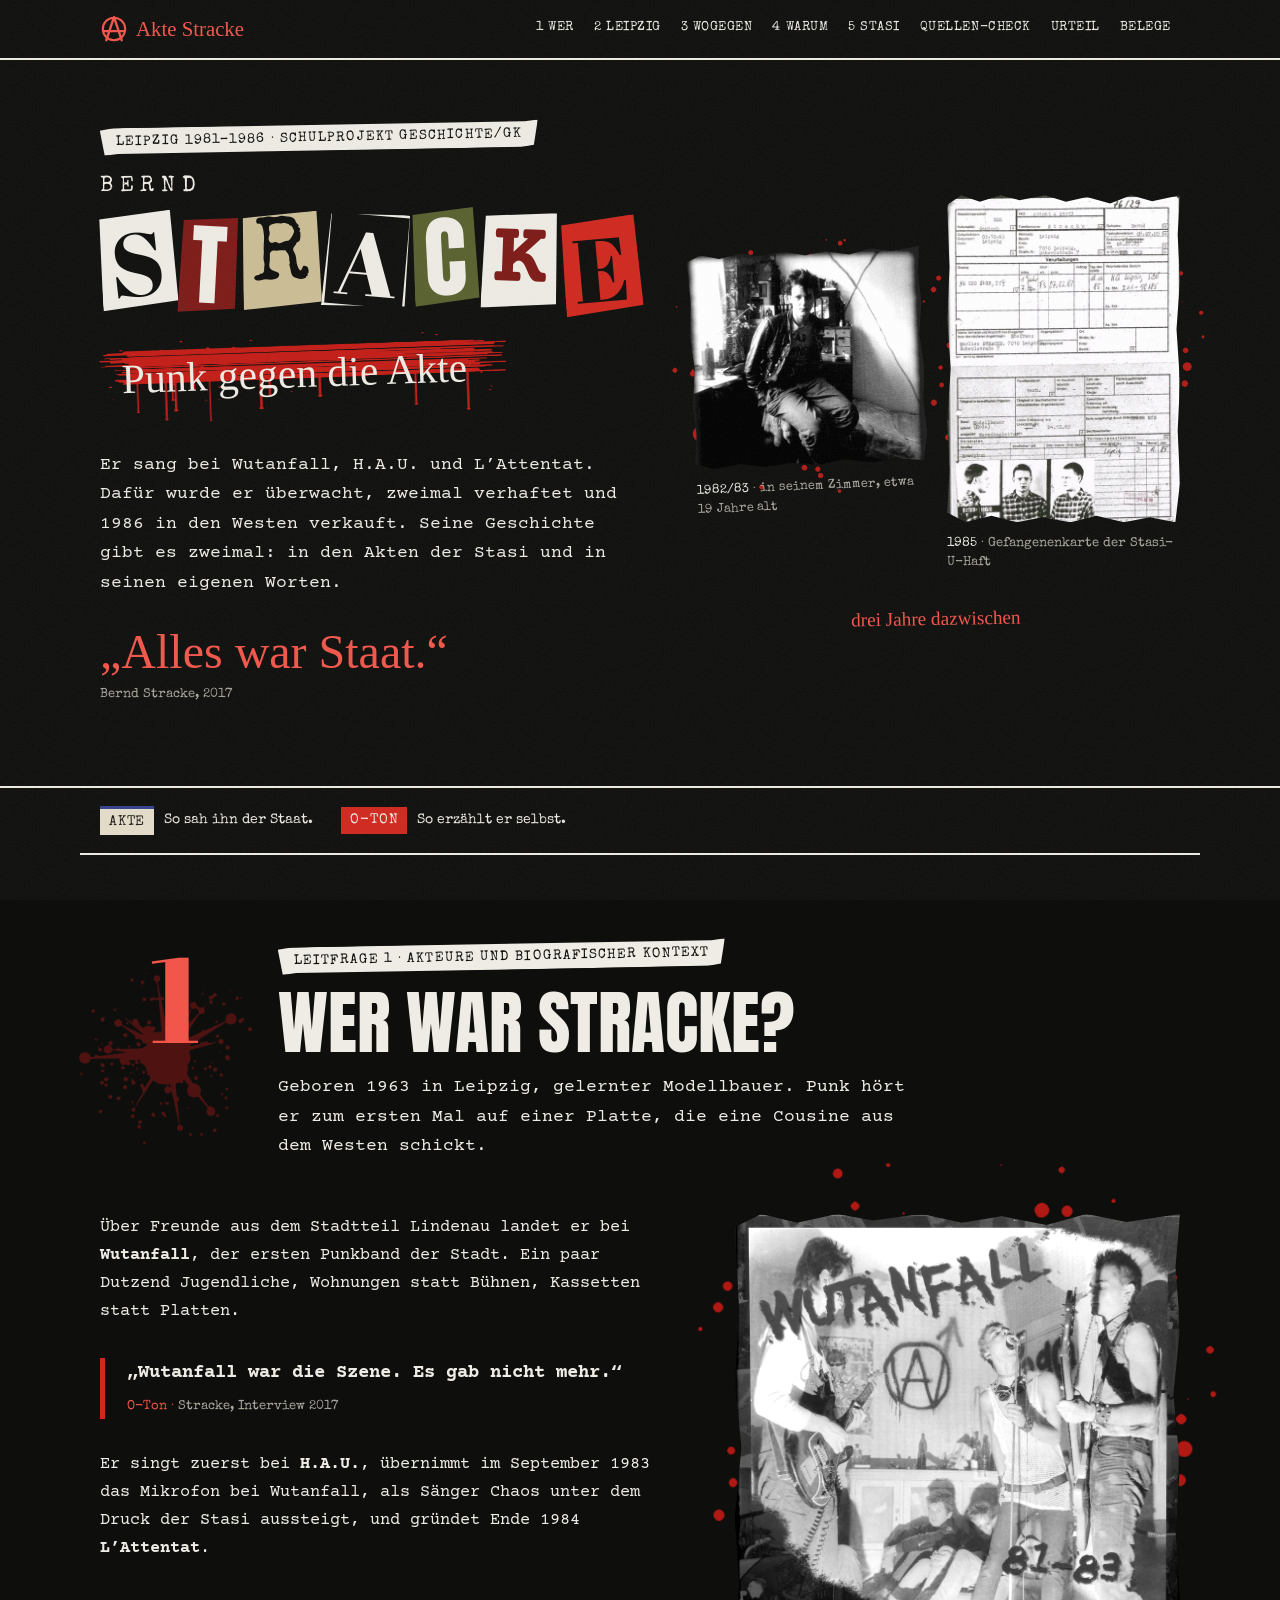
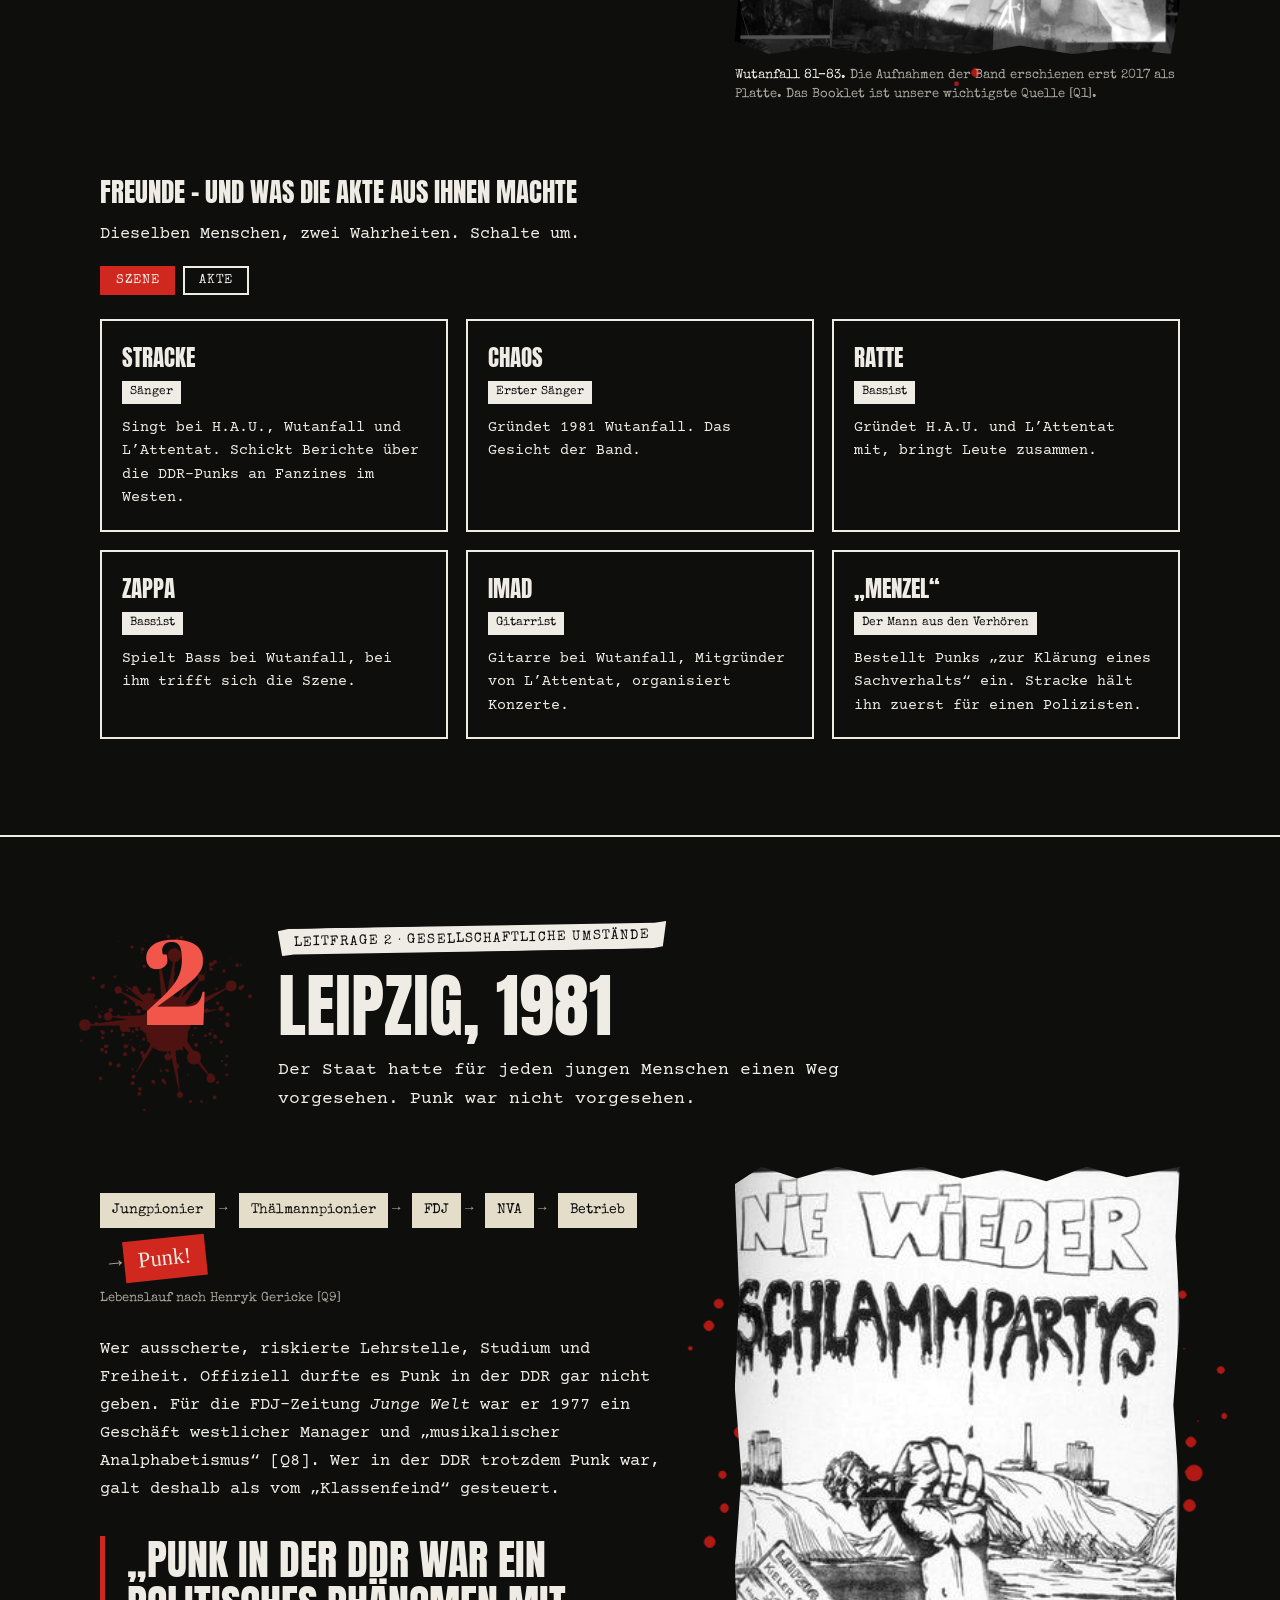
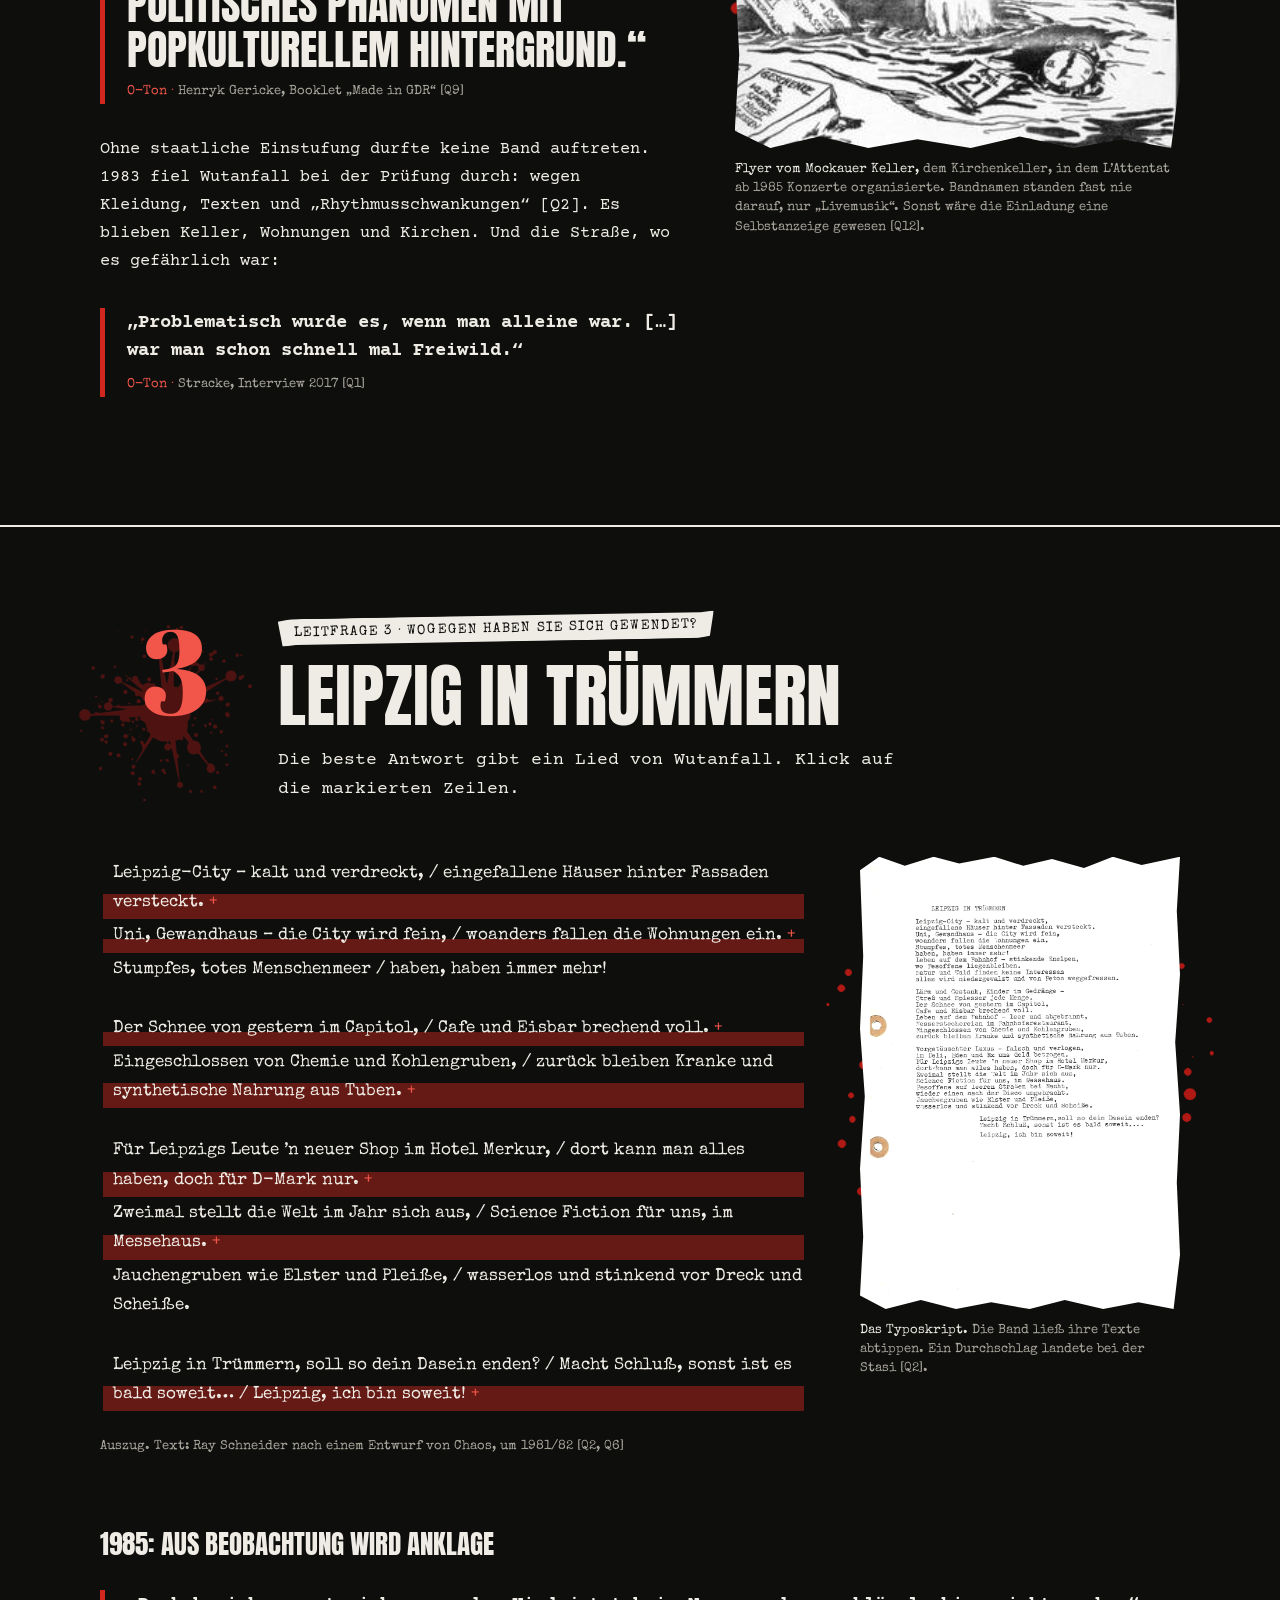
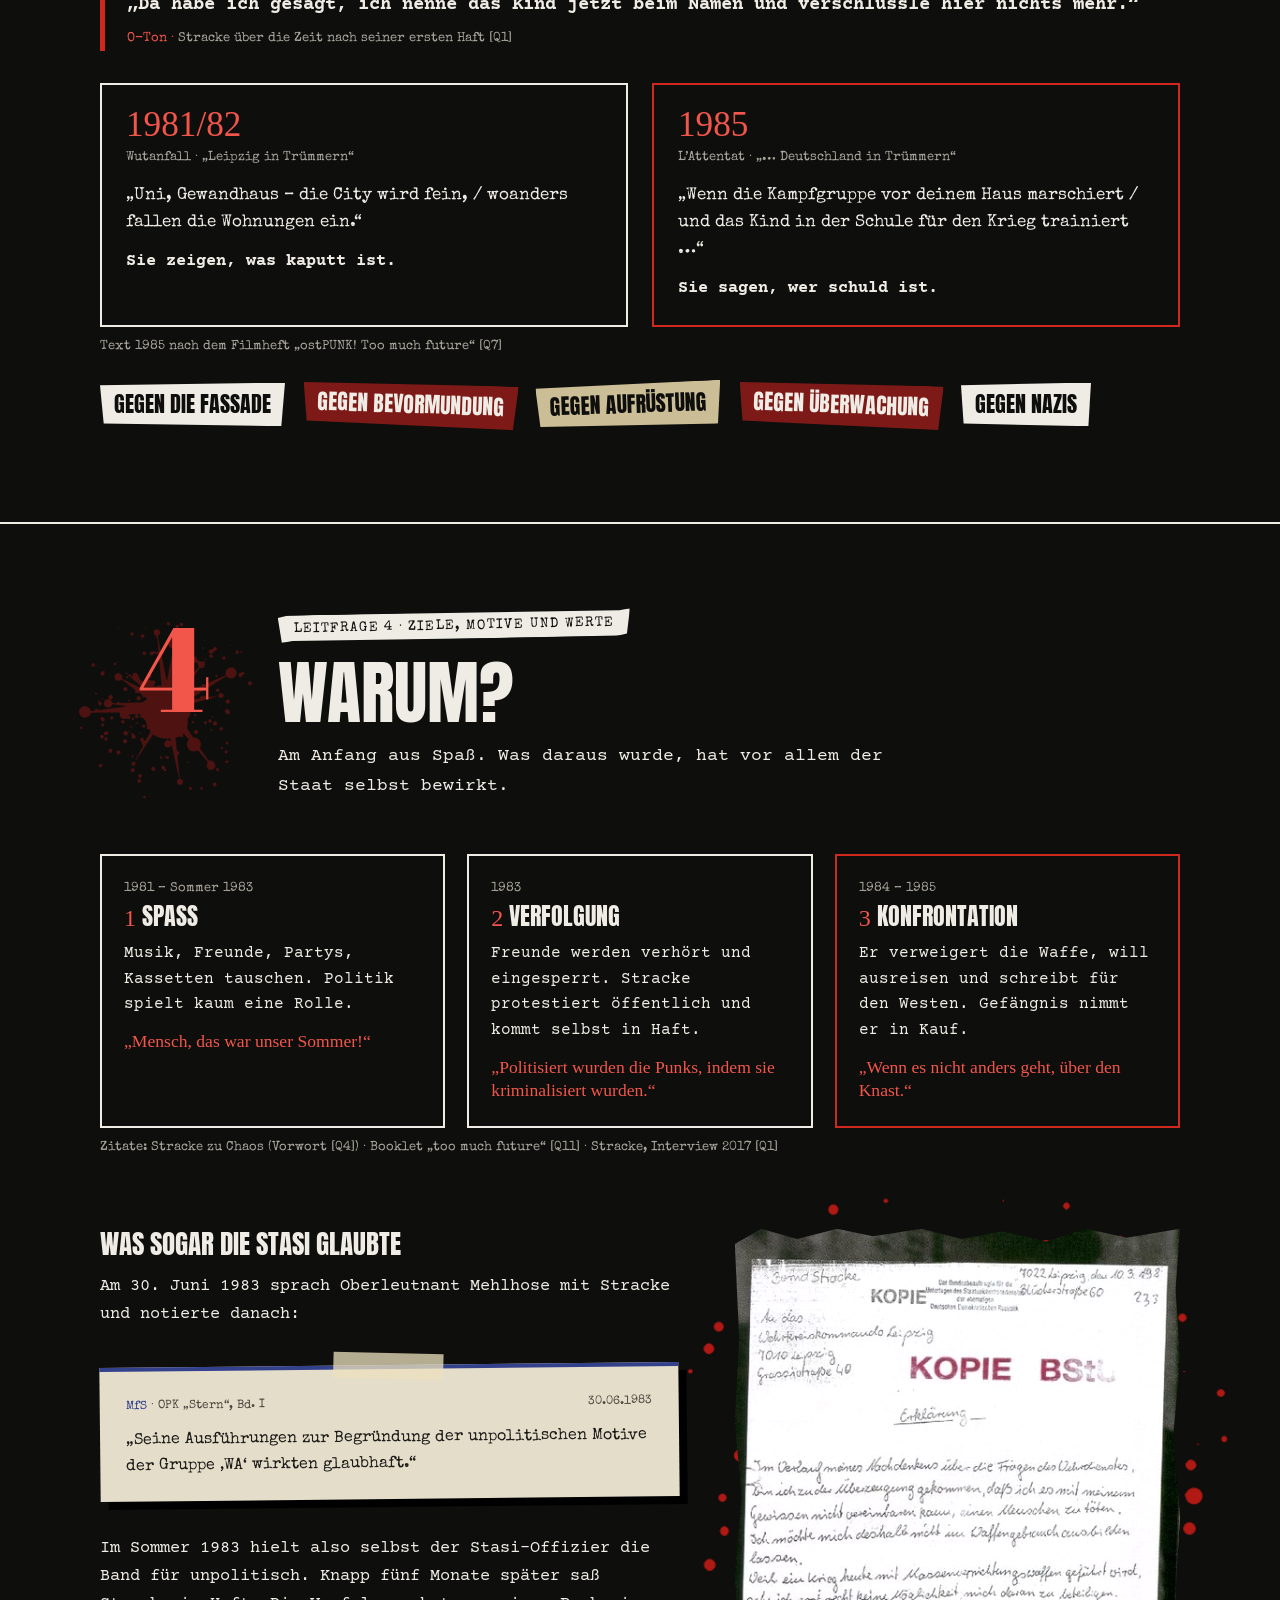
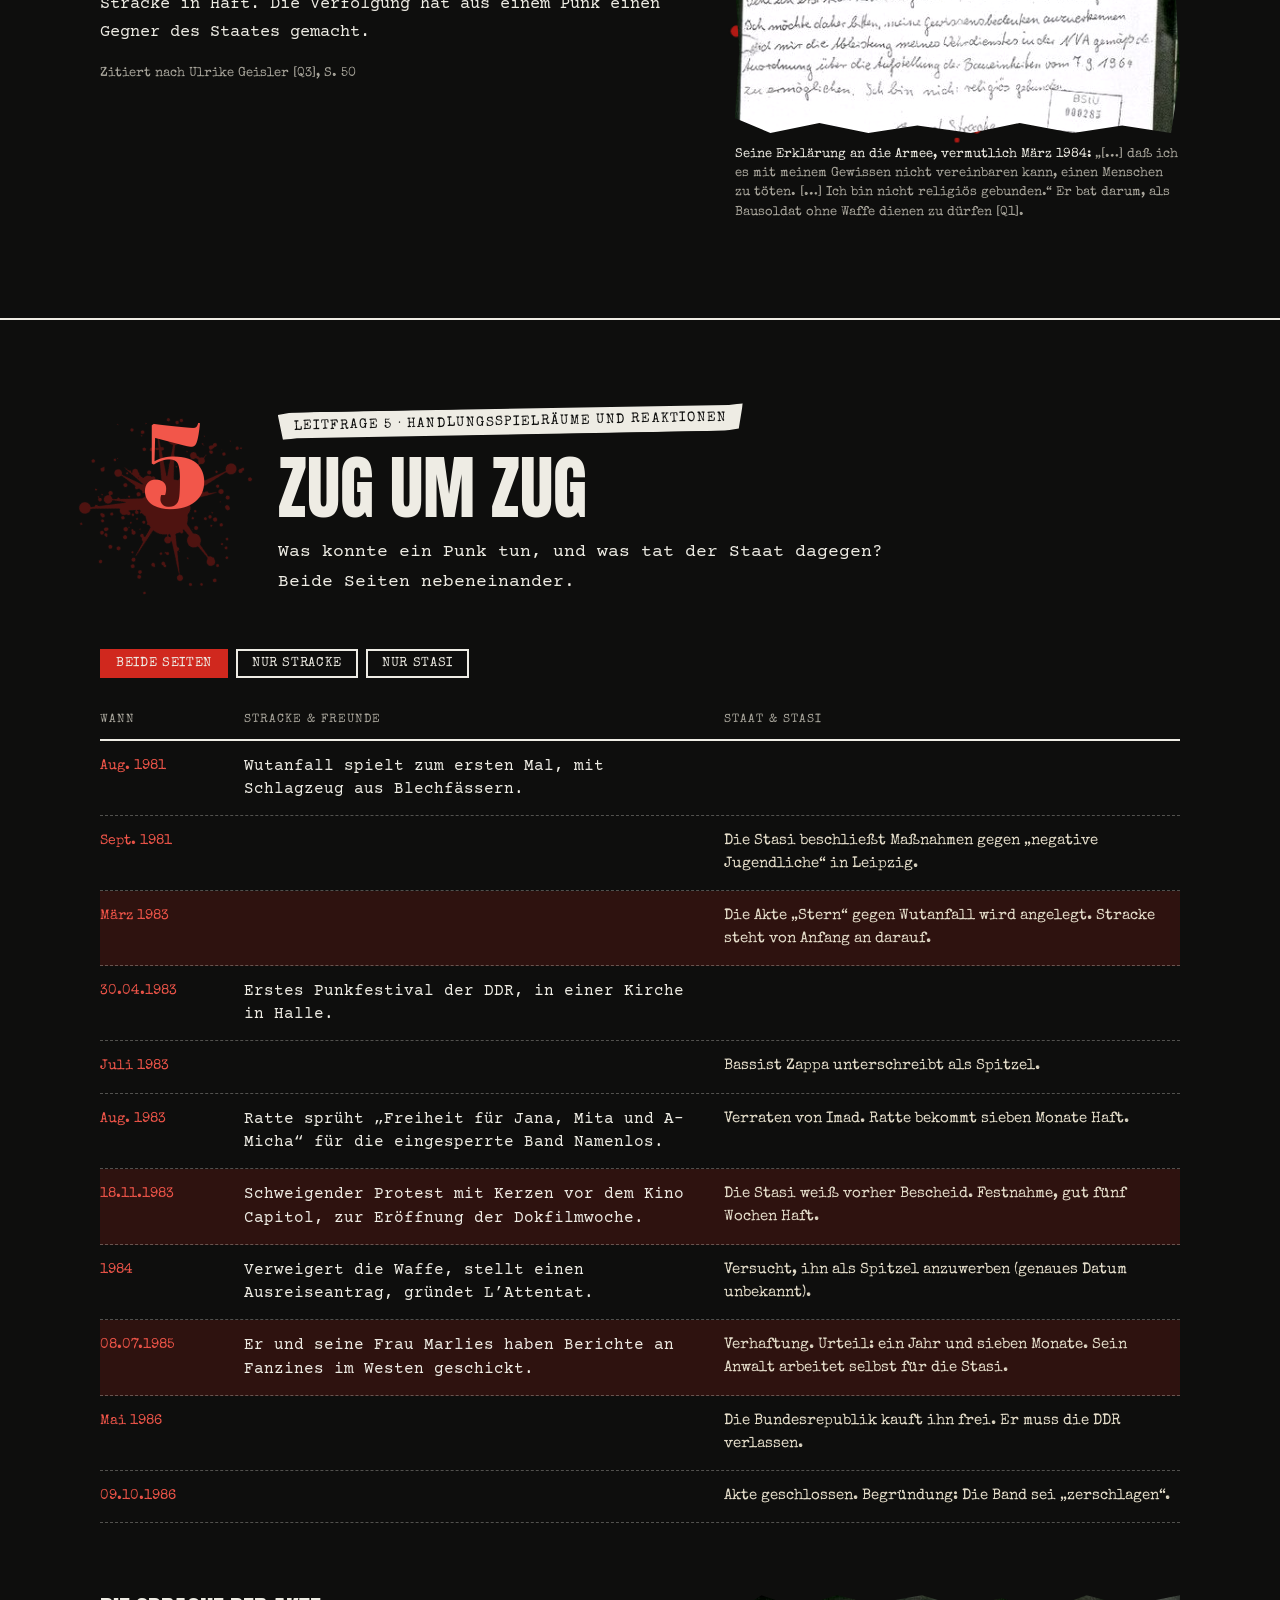
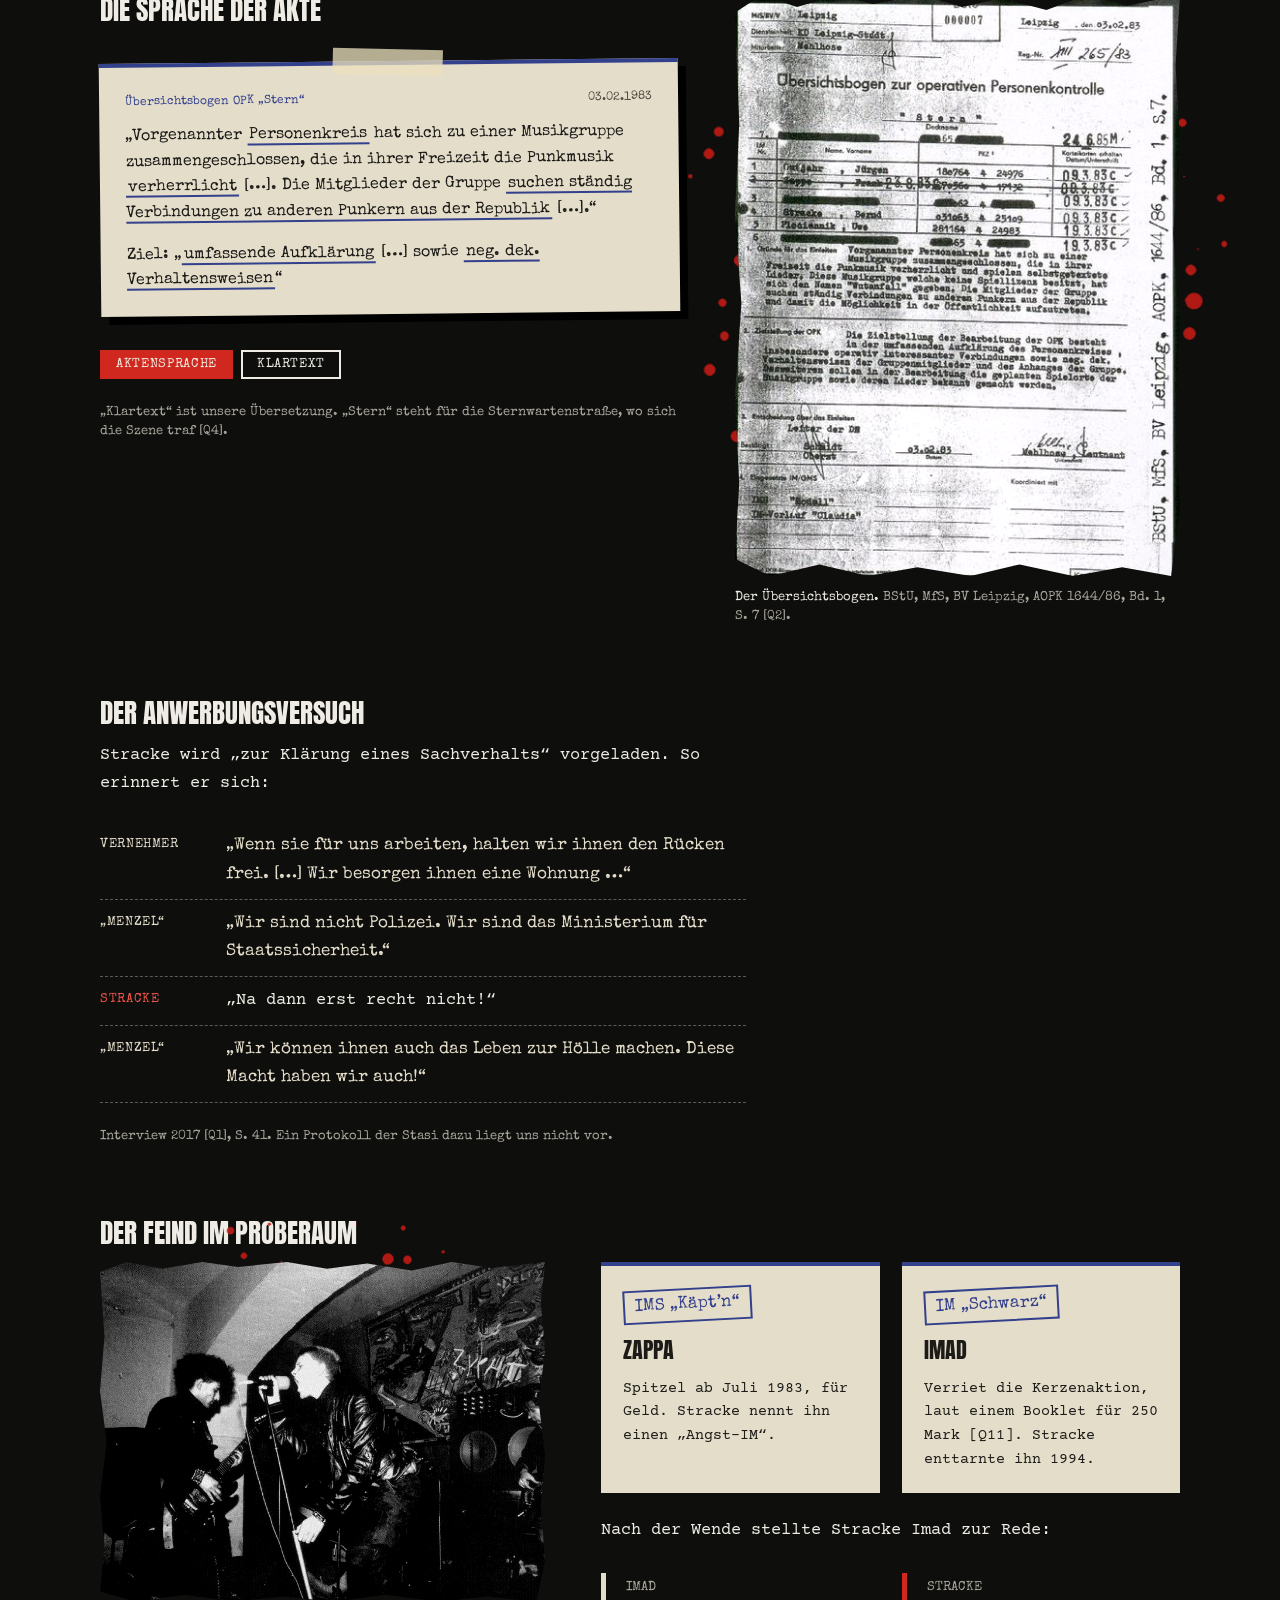
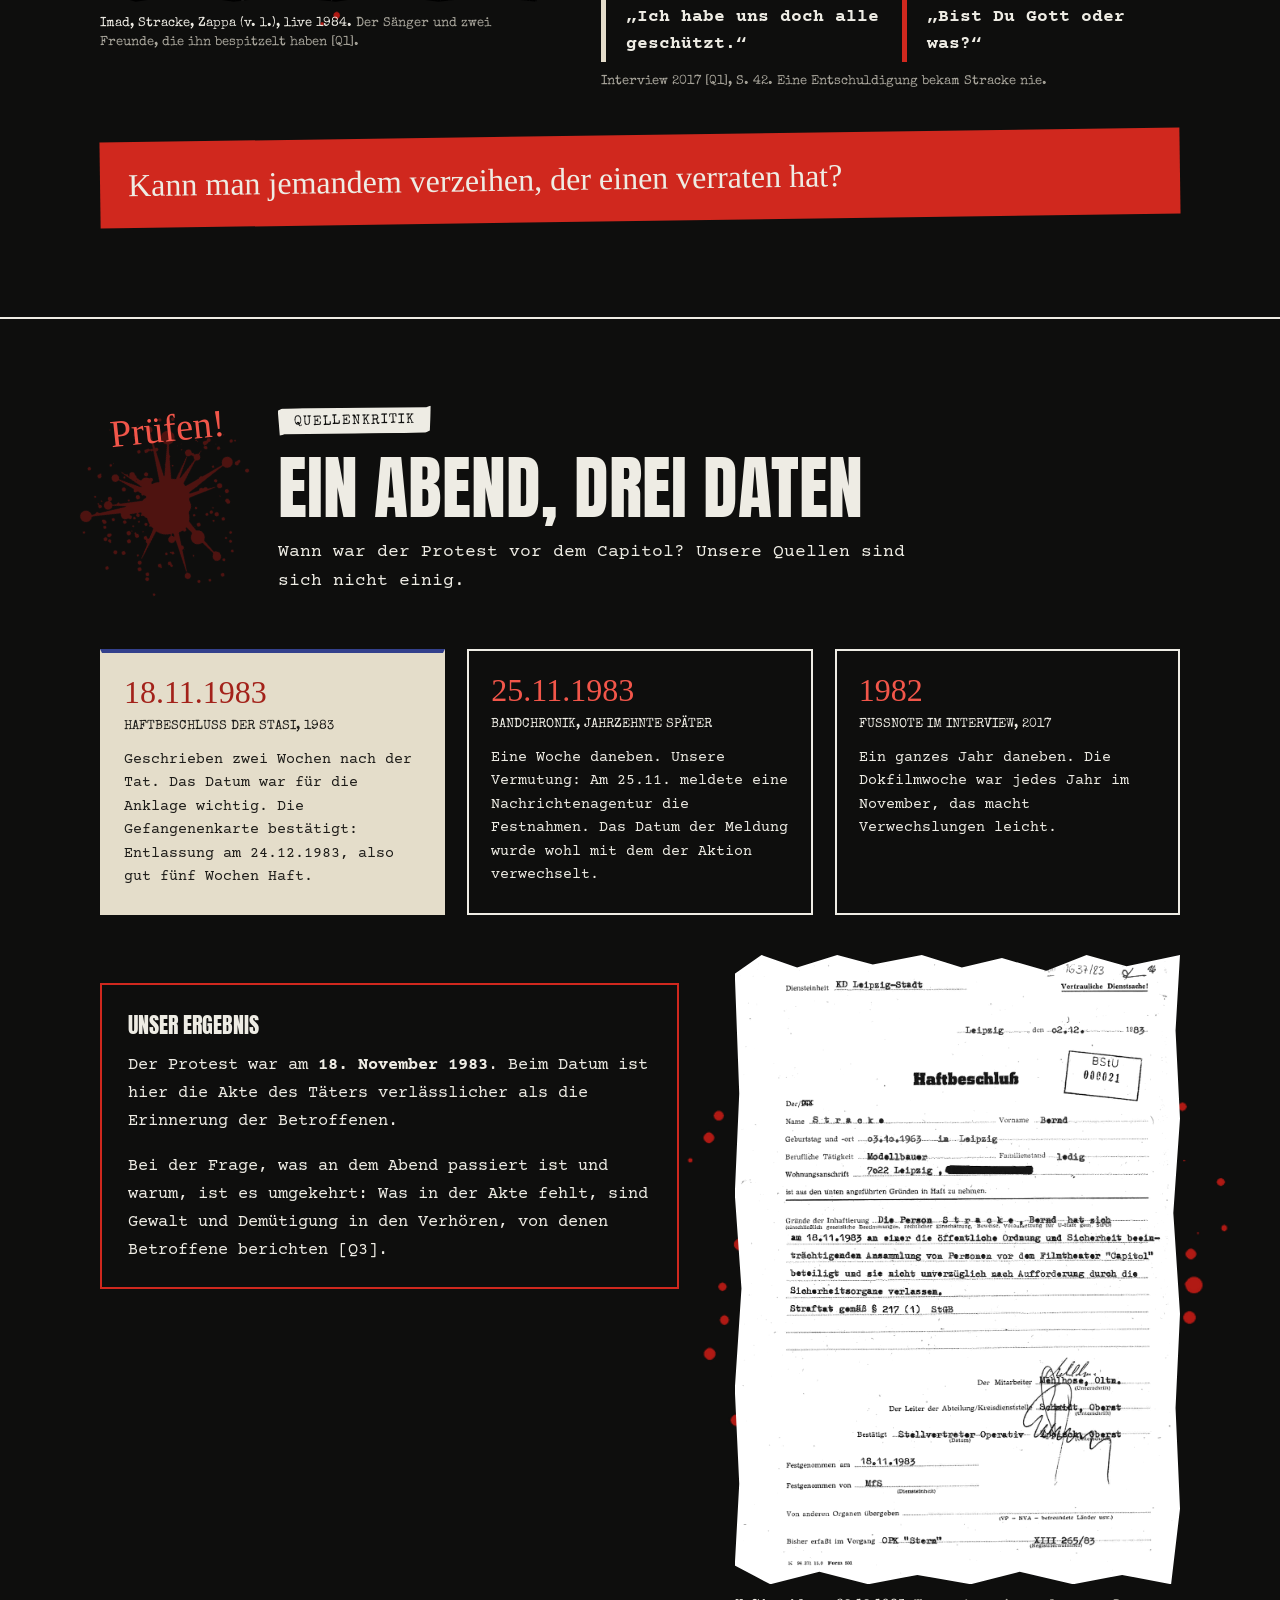
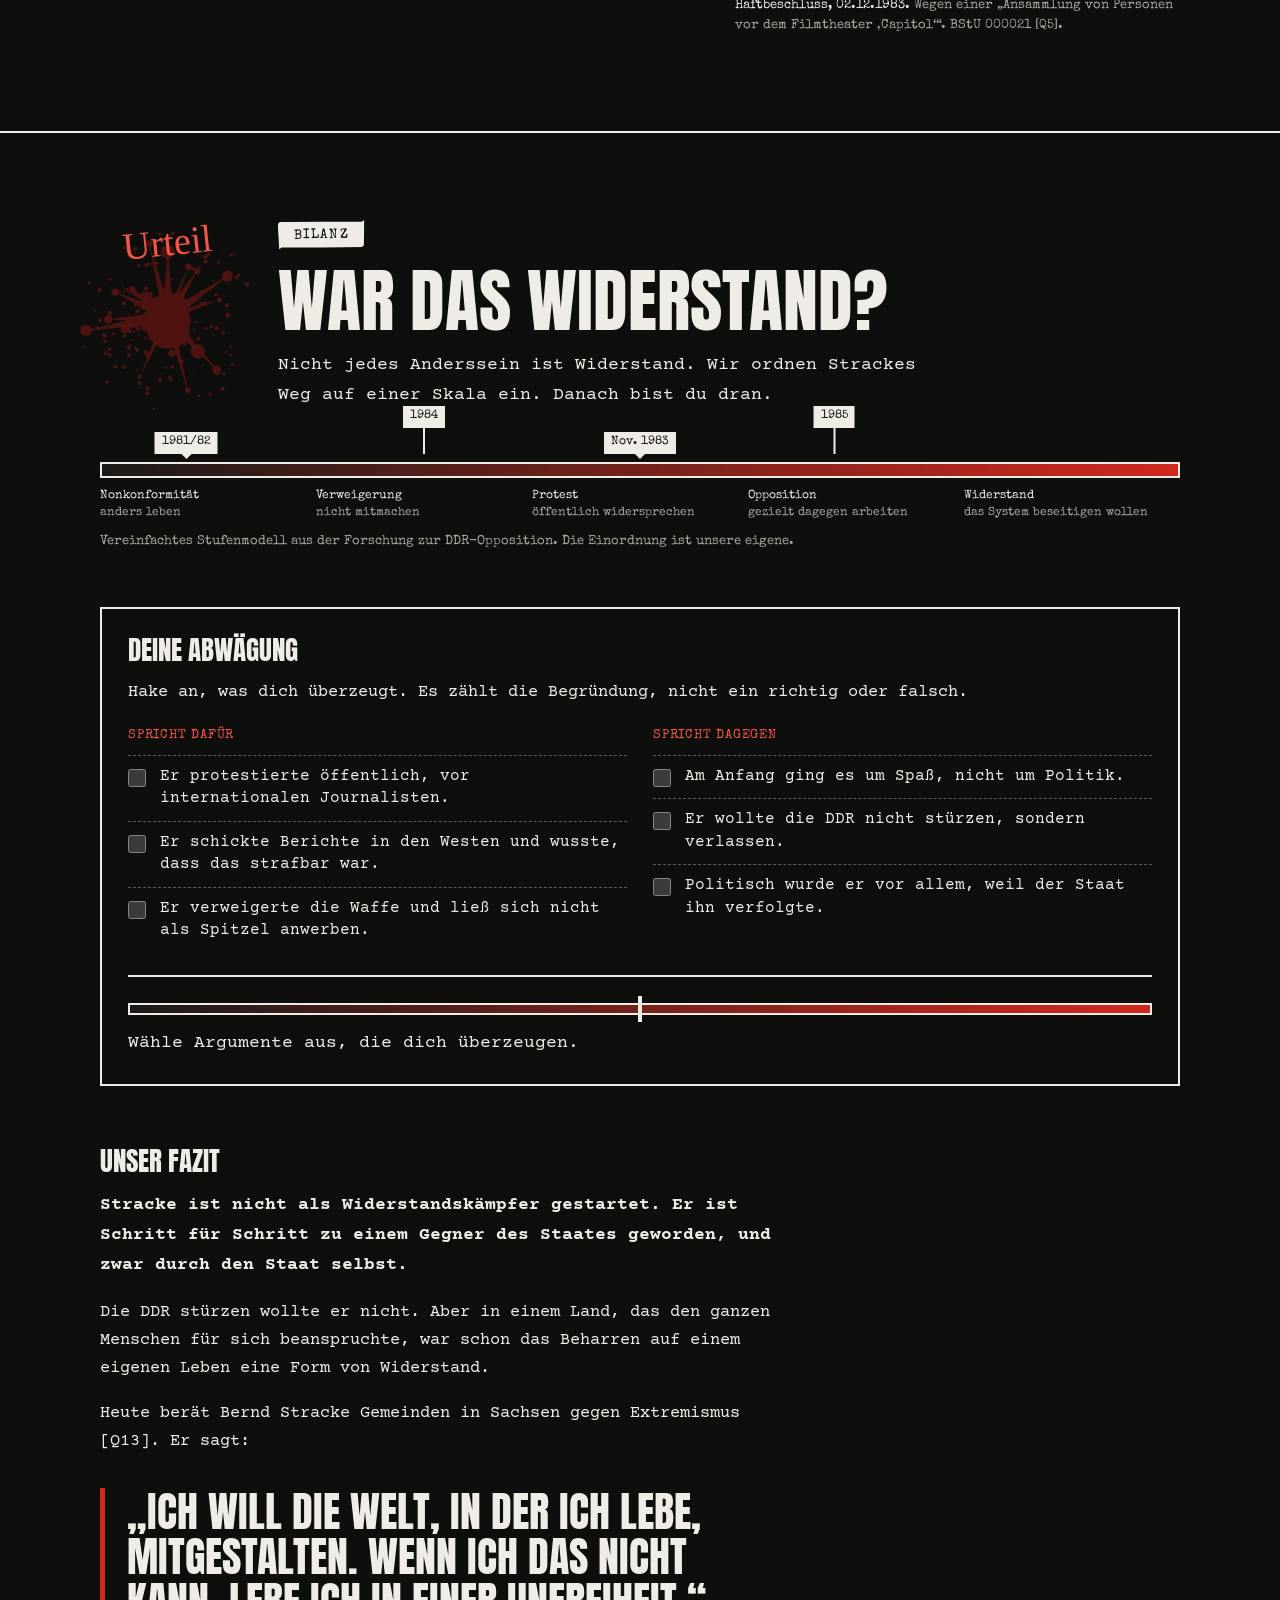
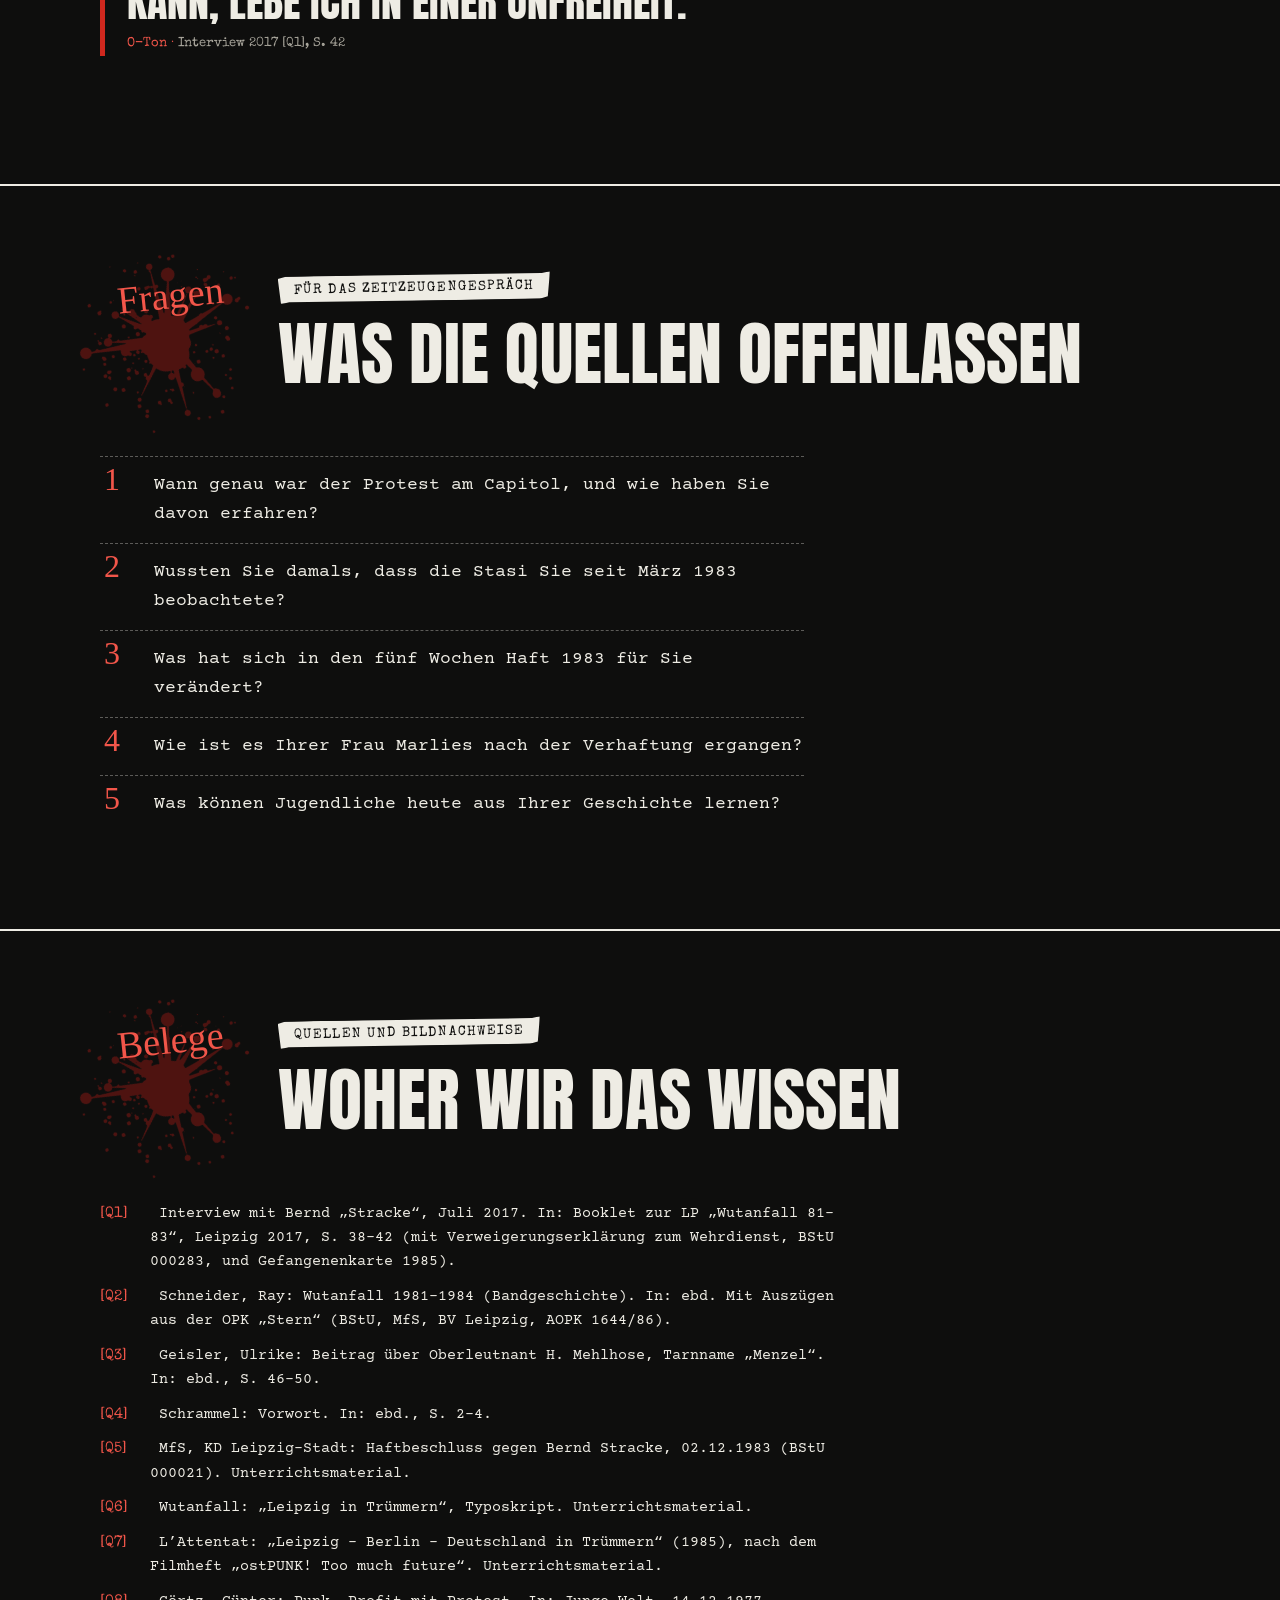
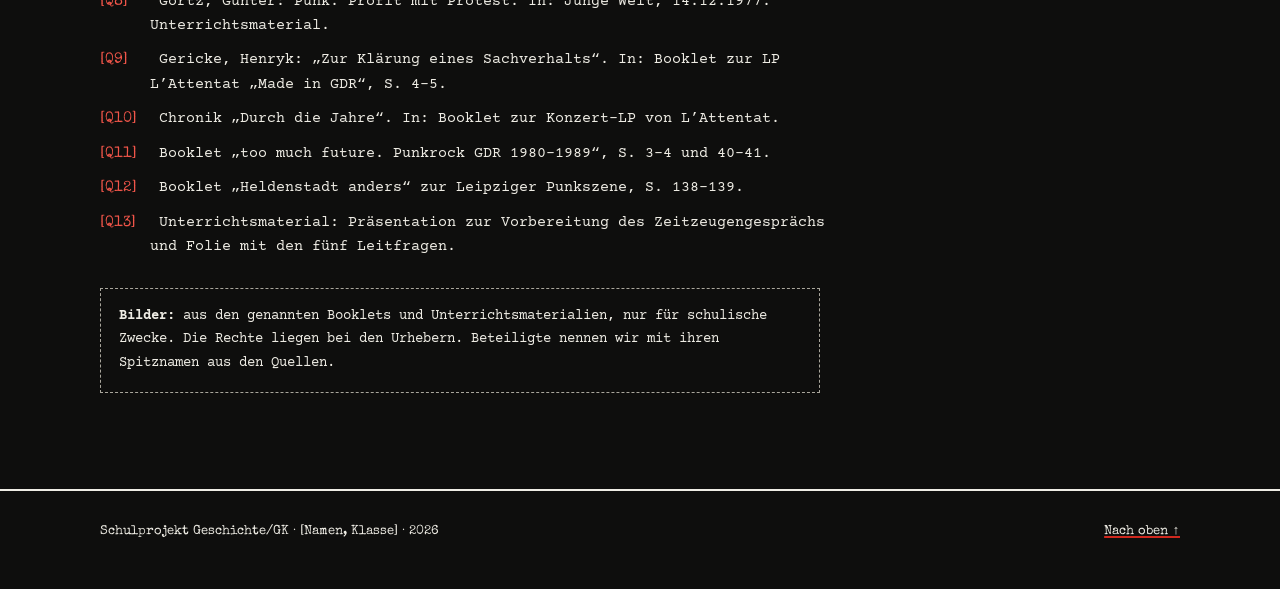
==== commit d5665f72: "Webseite kürzen und im Stil von Wutanfall/L’Attentat gestalten Weniger Text, gleiche Kernaussagen: V" ====
--- a/index.html
+++ b/index.html
@@ -4,10 +4,11 @@
   <meta charset="utf-8">
   <meta name="viewport" content="width=device-width, initial-scale=1, viewport-fit=cover">
   <title>Akte Stracke</title>
-  <meta name="description" content="Schulprojekt Geschichte/GK: Bernd Stracke, Punk in Leipzig 1981–1986. Überwacht, verhaftet, freigekauft – erzählt aus Stasi-Akten und seinen eigenen Worten.">
+  <meta name="description" content="Schulprojekt Geschichte/GK: Bernd Stracke, Sänger von Wutanfall und L’Attentat. Punk in Leipzig 1981–1986, erzählt aus Stasi-Akten und seinen eigenen Worten.">
+  <meta name="theme-color" content="#0e0e0d">
   <link rel="preconnect" href="https://fonts.googleapis.com">
   <link rel="preconnect" href="https://fonts.gstatic.com" crossorigin>
-  <link rel="stylesheet" href="https://fonts.googleapis.com/css2?family=Anton&family=IBM+Plex+Mono:wght@400;500&family=Source+Serif+4:ital,opsz,wght@0,8..60,400;0,8..60,600;1,8..60,400&family=Special+Elite&display=swap">
+  <link rel="stylesheet" href="https://fonts.googleapis.com/css2?family=Abril+Fatface&family=Anton&family=Courier+Prime:ital,wght@0,400;0,700;1,400&family=Permanent+Marker&family=Special+Elite&display=swap">
   <link rel="stylesheet" href="css/style.css">
   <script src="js/main.js" defer></script>
 </head>
@@ -16,18 +17,19 @@
 
 <header class="leiste">
   <div class="wrap">
-    <a class="marke" href="#start">Akte <span>Stracke</span></a>
+    <a class="marke" href="#start">
+      <svg viewBox="0 0 40 40" aria-hidden="true"><circle cx="20" cy="20" r="16" fill="none" stroke="currentColor" stroke-width="3"/><path d="M9 36 L20 3 L31 36 M5 23 H35" fill="none" stroke="currentColor" stroke-width="3.4" stroke-linecap="round" stroke-linejoin="round"/></svg>
+      Akte Stracke
+    </a>
     <nav class="nav" aria-label="Kapitel">
-      <a href="#person">1 Person</a>
-      <a href="#umstaende">2 Umstände</a>
-      <a href="#wogegen">3 Wogegen?</a>
-      <a href="#motive">4 Motive</a>
-      <a href="#reaktionen">5 Reaktionen</a>
-      <a href="#quellenkritik">Quellenkritik</a>
-      <a href="#vergleich">Vergleich</a>
-      <a href="#danach">Nach 1989</a>
+      <a href="#person">1 Wer</a>
+      <a href="#umstaende">2 Leipzig</a>
+      <a href="#wogegen">3 Wogegen</a>
+      <a href="#motive">4 Warum</a>
+      <a href="#reaktionen">5 Stasi</a>
+      <a href="#quellencheck">Quellen-Check</a>
       <a href="#urteil">Urteil</a>
-      <a href="#quellen">Quellen</a>
+      <a href="#quellen">Belege</a>
     </nav>
   </div>
   <div class="fortschritt" aria-hidden="true"></div>
@@ -39,790 +41,413 @@
 <section class="auftakt" id="start">
   <div class="wrap">
     <div>
-      <p class="ortzeit">Leipzig · 1981 bis 1986</p>
-      <h1>Bernd Stracke <span>Punk gegen die Akte</span></h1>
-      <p class="leitsatz">Er sang in drei der ersten Punkbands der DDR. Dafür wurde er von der Stasi überwacht, zweimal verhaftet, verurteilt und 1986 in den Westen freigekauft. Diese Seite erzählt seine Geschichte zweimal: so, wie der Staat sie aufgeschrieben hat, und so, wie er selbst sie erzählt.</p>
+      <p class="etikett">Leipzig 1981–1986 · Schulprojekt Geschichte/GK</p>
+      <p class="vorname">Bernd</p>
+      <h1 class="schnipsel" aria-label="Stracke"><span aria-hidden="true">S</span><span aria-hidden="true">T</span><span aria-hidden="true">R</span><span aria-hidden="true">A</span><span aria-hidden="true">C</span><span aria-hidden="true">K</span><span aria-hidden="true">E</span></h1>
+      <p class="untertitel">Punk gegen die Akte</p>
+      <p class="einstieg-text">Er sang bei Wutanfall, H.A.U. und L’Attentat. Dafür wurde er überwacht, zweimal verhaftet und 1986 in den Westen verkauft. Seine Geschichte gibt es zweimal: in den Akten der Stasi und in seinen eigenen Worten.</p>
       <blockquote class="leitzitat">
         <p>„Alles war Staat.“</p>
-        <footer>Bernd Stracke im Interview, Juli 2017</footer>
+        <footer>Bernd Stracke, 2017</footer>
       </blockquote>
     </div>
     <div class="diptychon">
-      <figure>
-        <img src="bilder/stracke-zimmer-1982.jpg" alt="Junger Mann in Lederjacke sitzt in einem Zimmer auf dem Bett, hinter ihm Regal und Fenster." width="560" height="515">
-        <figcaption><b>1982/83</b>Stracke in seinem Zimmer in Leipzig, etwa 19 Jahre alt.</figcaption>
-      </figure>
-      <figure>
-        <img src="bilder/gefangenenkarte-1985.jpg" alt="Gefangenenkarte der Stasi-Untersuchungshaft mit drei Häftlingsfotos von Bernd Stracke." width="480" height="674">
-        <figcaption><b>1985</b>Gefangenenkarte der Stasi-U-Haft, mit Häftlingsfotos.</figcaption>
-      </figure>
-      <p class="diptychon-text">Zwischen den beiden Bildern liegen drei Jahre.</p>
-    </div>
-  </div>
-</section>
-
-<!-- ============ LESEHILFE ============ -->
-<section class="lesehilfe" aria-labelledby="lesehilfe-titel">
-  <div class="wrap">
-    <div>
-      <h2 id="lesehilfe-titel">So liest man diese Seite</h2>
-      <p>Die Seite folgt den fünf Leitfragen unseres Projekts. Danach prüfen wir die Quellen, vergleichen Strackes Fall mit einem anderen und bilden uns ein Urteil. Drei Arten von Text tauchen immer wieder auf:</p>
-      <div class="legende">
-        <div><span class="muster-akte">Akte</span><p>Auszüge aus Dokumenten von Stasi, Polizei und Gericht. So sah der Staat Bernd Stracke.</p></div>
-        <div><span class="muster-stimme">O-Ton</span><p>Was Stracke und andere Beteiligte selbst gesagt haben, meist aus dem Interview von 2017.</p></div>
-        <div><span class="muster-rand">Randnotiz</span><p>Woher eine Information stammt und wo Quellen sich widersprechen.</p></div>
-      </div>
-    </div>
-    <div class="steckbrief" role="group" aria-label="Steckbrief">
-      <div class="zeile"><span>Personenkontrolle</span><span>Reg.-Nr. XIII 265/83</span></div>
-      <dl>
-        <dt>Name</dt><dd>Bernd Stracke</dd>
-        <dt>Geboren</dt><dd>03.10.1963 in Leipzig</dd>
-        <dt>Beruf</dt><dd>Modellbauer (Holz)</dd>
-        <dt>Bands</dt><dd>H.A.U., Wutanfall, L’Attentat</dd>
-        <dt>Stasi-Vorgang</dt><dd>OPK „Stern“, 1983–1986</dd>
-        <dt>Haft</dt><dd>1983 gut 5 Wochen, 1985/86 gut 10 Monate</dd>
-        <dt>Ausreise</dt><dd>Mai 1986, Freikauf durch die BRD</dd>
-      </dl>
-    </div>
-  </div>
-</section>
-
-<!-- ============ KAPITEL 1 ============ -->
+      <figure class="foto links">
+        <span class="bildrahmen"><img src="bilder/stracke-zimmer-1982.jpg" alt="Junger Mann in Lederjacke sitzt in einem Zimmer auf dem Bett." width="560" height="515"></span>
+        <figcaption><b>1982/83</b> · in seinem Zimmer, etwa 19 Jahre alt</figcaption>
+      </figure>
+      <figure class="foto dokument">
+        <span class="bildrahmen"><img src="bilder/gefangenenkarte-1985.jpg" alt="Gefangenenkarte der Stasi-Untersuchungshaft mit drei Häftlingsfotos von Bernd Stracke." width="480" height="674"></span>
+        <figcaption><b>1985</b> · Gefangenenkarte der Stasi-U-Haft</figcaption>
+      </figure>
+      <p class="dazwischen">drei Jahre dazwischen</p>
+    </div>
+  </div>
+</section>
+
+<div class="wrap legende" role="note">
+  <span><i class="l-akte">Akte</i> So sah ihn der Staat.</span>
+  <span><i class="l-ton">O-Ton</i> So erzählt er selbst.</span>
+</div>
+
+<!-- ============ 1 ============ -->
 <section class="kapitel" id="person">
   <div class="wrap">
     <div class="kapitelkopf">
       <span class="nummer" aria-hidden="true">1</span>
       <div>
-        <p class="leitfrage">Leitfrage 1 · Akteure und biografischer Kontext</p>
-        <h2>Wer war Bernd Stracke?</h2>
-        <p class="einleitung">Ein junger Modellbauer aus Leipzig, der Punk über eine Schallplatte aus dem Westen kennenlernt. Mit Anfang zwanzig ist er Sänger in drei Bands und eine Hauptfigur in einer Stasi-Akte.</p>
-      </div>
-    </div>
-
-    <div class="spalten">
+        <p class="etikett">Leitfrage 1 · Akteure und biografischer Kontext</p>
+        <h2>Wer war Stracke?</h2>
+        <p class="einleitung">Geboren 1963 in Leipzig, gelernter Modellbauer. Punk hört er zum ersten Mal auf einer Platte, die eine Cousine aus dem Westen schickt.</p>
+      </div>
+    </div>
+
+    <div class="zwei">
       <div class="text">
-        <p>Bernd Stracke wird am 3. Oktober 1963 in Leipzig geboren und lernt Modellbauer. Punk hört er zum ersten Mal auf einem Sampler, den eine Cousine aus dem Westen schickt: die Stranglers, die Sex Pistols. Über zwei Musiker, die er im Stadtteil Lindenau kennenlernt, Rotz und Typhus, kommt er zu einer Clique, aus der 1981 die Band <strong>Wutanfall</strong> entsteht.</p>
-        <p>Wutanfall ist damals nicht irgendeine Band. „Wutanfall war die Szene. Es gab nicht mehr“, sagt Stracke rückblickend. Ein paar Dutzend Jugendliche treffen sich in Wohnungen, auf Partys und in Proberäumen. Weil es keinen Proberaum und keine Auftritte gibt, schreibt ein Bandmitglied „Wutanfall Messestadtpunk“ mit Lackstift in Telefonzellen in Erfurt und Berlin. So wird die Band bekannt, bevor sie richtig spielt.</p>
-        <p>Stracke singt zuerst in der Nebenband <strong>H.A.U.</strong> („Halbgewalkte Anarchistische Untergrundorganisation“) und springt bei Wutanfall ein, wenn Sänger Chaos fehlt. Im September 1983 steigt Chaos unter dem Druck der Stasi aus, und Stracke übernimmt. Ende 1984 gründet er mit Ratte und Imad <strong>L’Attentat</strong>, eine der politischsten Bands der Leipziger Szene.</p>
+        <p>Über Freunde aus dem Stadtteil Lindenau landet er bei <strong>Wutanfall</strong>, der ersten Punkband der Stadt. Ein paar Dutzend Jugendliche, Wohnungen statt Bühnen, Kassetten statt Platten.</p>
         <div class="stimme">
-          <p>„Das war auch allen klar, Chaos dadurch auch etwas zu schützen und ihn erst einmal aus der Schusslinie zu holen.“</p>
-          <footer>Stracke über seinen Wechsel ans Mikrofon, Interview 2017</footer>
-        </div>
-      </div>
-      <aside class="rand" aria-label="Randnotizen">
-        <figure class="bild">
-          <a href="bilder/stracke-saenger-live.jpg" data-lupe><img src="bilder/stracke-saenger-live.jpg" alt="Bernd Stracke singt mit gesenktem Blick in ein Mikrofon." width="335" height="265" loading="lazy"></a>
-          <figcaption><b>Stracke als Sänger, live.</b> Booklet „Wutanfall 81–83“, Bandgeschichte.</figcaption>
-        </figure>
-        <p><b>Spitznamen</b><br>In der Szene hatte fast jeder einen: Chaos, Rotz, Typhus, Ratte, Zappa. Wir verwenden sie so, wie sie in den Quellen stehen.</p>
-        <p><b>Quelle</b><br>Interview mit Bernd Stracke, Juli 2017 [Q1], S. 38–39; Ray Schneider, Bandgeschichte [Q2]; Chronik der L’Attentat-LP [Q10].</p>
-      </aside>
-    </div>
-
-    <h3 class="unterkopf">Ein Netz von Menschen und eine zweite Wahrheit dahinter</h3>
-    <div class="text">
-      <p>Wer Strackes Geschichte verstehen will, muss die Leute um ihn herum kennen. Für die Stasi waren dieselben Menschen Fälle, Quellen und Werkzeuge. Schalte um und sieh, wie dieselben Personen in den Akten auftauchen.</p>
-    </div>
-    <div class="umschalter" role="group" aria-label="Ansicht der Personen">
-      <button type="button" data-ansicht="szene" aria-pressed="true">Szene</button>
-      <button type="button" data-ansicht="akte" aria-pressed="false">Akte</button>
-    </div>
-    <ul class="personen" data-ansicht="szene">
-      <li class="person">
-        <h4>Bernd Stracke</h4>
-        <span class="rolle" data-szene="Sänger" data-akte="erfasst in OPK „Stern“">Sänger</span>
-        <p class="szene">Sänger bei H.A.U., ab September 1983 bei Wutanfall, Mitgründer von L’Attentat. Schreibt mit seiner Frau Berichte für Fanzines im Westen.</p>
-        <p class="akt" hidden>Seit 09.03.1983 in der OPK „Stern“ erfasst. 1983 Haft nach § 217 StGB, 1985 Urteil nach §§ 219, 220 StGB. Vorstrafe laut Gefangenenkarte: „Rowdytum“.</p>
-      </li>
-      <li class="person">
-        <h4>Chaos</h4>
-        <span class="rolle" data-szene="Erster Sänger von Wutanfall" data-akte="Person Nr. 1 der OPK">Erster Sänger von Wutanfall</span>
-        <p class="szene">Gründet 1981 mit Rotz und Typhus Wutanfall und ist das Gesicht der Band. Für viele Leipziger der Punk schlechthin.</p>
-        <p class="akt" hidden>Steht an erster Stelle auf dem Übersichtsbogen der OPK. Nach Verhören, die Zeugen als demütigend beschreiben, verlässt er 1983 die Band.</p>
-      </li>
-      <li class="person">
-        <h4>Ray Schneider</h4>
-        <span class="rolle" data-szene="Texter und Zeichner" data-akte="Anwerbung gescheitert">Texter und Zeichner</span>
-        <p class="szene">Schreibt viele Wutanfall-Texte, darunter „Leipzig in Trümmern“. Malt Buttons. Hat später die Geschichte der Band aufgeschrieben.</p>
-        <p class="akt" hidden>Wird zweimal zu „Gesprächen“ geholt. Nennt nach eigener Aussage „aus Gewissensgründen“ keine Namen und wird nicht als Spitzel geführt.</p>
-      </li>
-      <li class="person">
-        <h4>Ratte</h4>
-        <span class="rolle" data-szene="Bassist, Organisator" data-akte="Häftling 1983/84">Bassist, Organisator</span>
-        <p class="szene">Gründet H.A.U. und L’Attentat mit, bringt Leute zusammen und organisiert ab 1985 die Konzerte im Mockauer Keller.</p>
-        <p class="akt" hidden>Im August 1983 nach einer Sprühaktion für inhaftierte Berliner Punks verhaftet, sieben Monate Haft. Verraten wurde die Aktion von einem Freund.</p>
-      </li>
-      <li class="person">
-        <h4>Zappa</h4>
-        <span class="rolle" data-szene="Bassist von Wutanfall" data-akte="IMS „Käpt’n“">Bassist von Wutanfall</span>
-        <p class="szene">Kommt 1982 aus Connewitz zur Band, wohnt in der Sternwartenstraße, wo sich die Szene trifft.</p>
-        <p class="akt" hidden>Verpflichtet sich im Juli 1983 als Inoffizieller Mitarbeiter „Käpt’n“. Quittungen über je 100 Mark sind erhalten. 1985 beendet er die Zusammenarbeit.</p>
-      </li>
-      <li class="person">
-        <h4>Imad</h4>
-        <span class="rolle" data-szene="Gitarrist, Organisator" data-akte="IM „Schwarz“">Gitarrist, Organisator</span>
-        <p class="szene">Gitarrist bei Wutanfall, Mitgründer von H.A.U. und L’Attentat, organisiert Konzerte. Nach 1990 Mitgründer des Leipziger Conne Island.</p>
-        <p class="akt" hidden>Seit Anfang 1982 Spitzel der Kriminalpolizei unter dem Namen „Schwarz“, seine Berichte gehen an die Stasi. Meldet die Sprühaktion und die Kerzenaktion vor dem Capitol.</p>
-      </li>
-      <li class="person">
-        <h4>Marlies Stracke</h4>
-        <span class="rolle" data-szene="Ehefrau" data-akte="Mitbeschuldigte 1985">Ehefrau</span>
-        <p class="szene">Schreibt mit ihrem Mann Berichte über die DDR-Punkszene für Fanzines im Westen.</p>
-        <p class="akt" hidden>Am 08.07.1985 gemeinsam mit ihm verhaftet. Auf seiner Gefangenenkarte als nächste Angehörige eingetragen.</p>
-      </li>
-      <li class="person">
-        <h4>„Menzel“</h4>
-        <span class="rolle" data-szene="Der Mann aus den Verhören" data-akte="Oltn. H. Mehlhose, MfS">Der Mann aus den Verhören</span>
-        <p class="szene">Bestellt Punks „zur Klärung eines Sachverhalts“ ein. Stracke hält ihn zuerst für einen Polizisten.</p>
-        <p class="akt" hidden>Oberleutnant H. Mehlhose, Kreisdienststelle Leipzig-Stadt. Führt die OPK „Stern“. Auf dem Haftbeschluss gegen Stracke von 1983 steht er als Bearbeiter.</p>
-      </li>
-      <li class="person">
-        <h4>Wolfgang Schnur</h4>
-        <span class="rolle" data-szene="Anwalt" data-akte="selbst IM">Anwalt</span>
-        <p class="szene">Bekannter Anwalt, der in der DDR viele Oppositionelle verteidigt. 1985 auch Bernd Stracke.</p>
-        <p class="akt" hidden>Selbst Inoffizieller Mitarbeiter der Stasi. Der Verteidiger arbeitete für die Seite der Anklage.</p>
-      </li>
-    </ul>
-  </div>
-</section>
-
-<!-- ============ KAPITEL 2 ============ -->
+          <p>„Wutanfall war die Szene. Es gab nicht mehr.“</p>
+          <footer>Stracke, Interview 2017</footer>
+        </div>
+        <p>Er singt zuerst bei <strong>H.A.U.</strong>, übernimmt im September 1983 das Mikrofon bei Wutanfall, als Sänger Chaos unter dem Druck der Stasi aussteigt, und gründet Ende 1984 <strong>L’Attentat</strong>.</p>
+      </div>
+      <figure class="foto">
+        <a class="bildrahmen" href="bilder/cover-wutanfall-81-83.jpg" data-lupe><img src="bilder/cover-wutanfall-81-83.jpg" alt="Plattencover: Wutanfall live in einem Zimmer, roter Schriftzug „Wutanfall“ und „81–83“, an der Wand ein Anarchie-A." width="900" height="890" loading="lazy"></a>
+        <figcaption><b>Wutanfall 81–83.</b> Die Aufnahmen der Band erschienen erst 2017 als Platte. Das Booklet ist unsere wichtigste Quelle [Q1].</figcaption>
+      </figure>
+    </div>
+
+    <div class="abschnitt">
+      <h3>Freunde – und was die Akte aus ihnen machte</h3>
+      <p class="text">Dieselben Menschen, zwei Wahrheiten. Schalte um.</p>
+      <div class="knoepfe" role="group" aria-label="Ansicht der Personen">
+        <button type="button" data-ansicht="szene" aria-pressed="true">Szene</button>
+        <button type="button" data-ansicht="akte" aria-pressed="false">Akte</button>
+      </div>
+      <ul class="personen" data-ansicht="szene">
+        <li class="person">
+          <h4>Stracke</h4>
+          <span class="rolle" data-szene="Sänger" data-akte="OPK „Stern“">Sänger</span>
+          <p class="szene">Singt bei H.A.U., Wutanfall und L’Attentat. Schickt Berichte über die DDR-Punks an Fanzines im Westen.</p>
+          <p class="akt" hidden>Seit März 1983 überwacht. 1983 Haft wegen „Zusammenrottung“, 1985 verurteilt wegen „ungesetzlicher Verbindungsaufnahme“.</p>
+        </li>
+        <li class="person">
+          <h4>Chaos</h4>
+          <span class="rolle" data-szene="Erster Sänger" data-akte="Person Nr. 1">Erster Sänger</span>
+          <p class="szene">Gründet 1981 Wutanfall. Das Gesicht der Band.</p>
+          <p class="akt" hidden>Steht ganz oben auf der Liste der Stasi. Nach demütigenden Verhören verlässt er 1983 die Band.</p>
+        </li>
+        <li class="person">
+          <h4>Ratte</h4>
+          <span class="rolle" data-szene="Bassist" data-akte="Häftling">Bassist</span>
+          <p class="szene">Gründet H.A.U. und L’Attentat mit, bringt Leute zusammen.</p>
+          <p class="akt" hidden>Sprüht 1983 „Freiheit“ für verhaftete Berliner Punks an Wände. Sieben Monate Haft. Verraten von einem Freund.</p>
+        </li>
+        <li class="person">
+          <h4>Zappa</h4>
+          <span class="rolle" data-szene="Bassist" data-akte="IMS „Käpt’n“">Bassist</span>
+          <p class="szene">Spielt Bass bei Wutanfall, bei ihm trifft sich die Szene.</p>
+          <p class="akt" hidden>Unterschreibt im Juli 1983 als Spitzel. Quittungen über je 100 Mark sind erhalten.</p>
+        </li>
+        <li class="person">
+          <h4>Imad</h4>
+          <span class="rolle" data-szene="Gitarrist" data-akte="IM „Schwarz“">Gitarrist</span>
+          <p class="szene">Gitarre bei Wutanfall, Mitgründer von L’Attentat, organisiert Konzerte.</p>
+          <p class="akt" hidden>Seit 1982 Spitzel der Kriminalpolizei. Verrät die Sprühaktion und Strackes Protest vor dem Kino Capitol.</p>
+        </li>
+        <li class="person">
+          <h4>„Menzel“</h4>
+          <span class="rolle" data-szene="Der Mann aus den Verhören" data-akte="Oltn. Mehlhose, MfS">Der Mann aus den Verhören</span>
+          <p class="szene">Bestellt Punks „zur Klärung eines Sachverhalts“ ein. Stracke hält ihn zuerst für einen Polizisten.</p>
+          <p class="akt" hidden>Oberleutnant der Stasi. Führt die Akte gegen Wutanfall, die „Operative Personenkontrolle Stern“.</p>
+        </li>
+      </ul>
+    </div>
+  </div>
+</section>
+
+<!-- ============ 2 ============ -->
 <section class="kapitel" id="umstaende">
   <div class="wrap">
     <div class="kapitelkopf">
       <span class="nummer" aria-hidden="true">2</span>
       <div>
-        <p class="leitfrage">Leitfrage 2 · Gesellschaftliche Umstände des Widerstands</p>
-        <h2>Leipzig, Anfang der Achtziger</h2>
-        <p class="einleitung">Ein Staat, der für jeden Lebensabschnitt eine Station vorsieht. Eine Stadt, die zweimal im Jahr für die Messe glänzt. Und eine Jugend, die über Westradio hört, dass man auch anders leben kann.</p>
-      </div>
-    </div>
-
-    <div class="spalten">
+        <p class="etikett">Leitfrage 2 · Gesellschaftliche Umstände</p>
+        <h2>Leipzig, 1981</h2>
+        <p class="einleitung">Der Staat hatte für jeden jungen Menschen einen Weg vorgesehen. Punk war nicht vorgesehen.</p>
+      </div>
+    </div>
+
+    <div class="zwei">
       <div class="text">
-        <h3>Der vorgesehene Lebenslauf</h3>
-        <p>Die SED nannte die Jugend die „Kampfreserve der Partei“. Für einen Jungen in der DDR gab es einen geraden Weg, und fast alle gingen ihn:</p>
         <ol class="lebenslauf" aria-label="Vorgesehener Lebenslauf">
           <li>Jungpionier</li>
           <li>Thälmannpionier</li>
           <li>FDJ</li>
           <li>NVA</li>
           <li>Betrieb</li>
-          <li class="bruch">Punk</li>
+          <li class="bruch">Punk!</li>
         </ol>
-        <p class="lebenslauf-notiz">Nach Henryk Gericke, „Zur Klärung eines Sachverhalts“ [Q9]</p>
-        <p style="margin-top:1.4em">Wer aus dieser Reihe fiel, riskierte viel: Ausbildung, Studium, den Frieden mit den Eltern. Wer keine Arbeit hatte, galt als „asozial“ und konnte dafür ins Gefängnis kommen. Henryk Gericke, der selbst aus der Ostberliner Punkszene kommt, fasst den Unterschied zum Westen so zusammen:</p>
+        <p class="beleg">Lebenslauf nach Henryk Gericke [Q9]</p>
+        <p style="margin-top:28px">Wer ausscherte, riskierte Lehrstelle, Studium und Freiheit. Offiziell durfte es Punk in der DDR gar nicht geben. Für die FDJ-Zeitung <em>Junge Welt</em> war er 1977 ein Geschäft westlicher Manager und „musikalischer Analphabetismus“ [Q8]. Wer in der DDR trotzdem Punk war, galt deshalb als vom „Klassenfeind“ gesteuert.</p>
         <div class="stimme gross">
           <p>„Punk in der DDR war ein politisches Phänomen mit popkulturellem Hintergrund.“</p>
           <footer>Henryk Gericke, Booklet „Made in GDR“ [Q9]</footer>
         </div>
-        <h3 class="unterkopf">Die Lage um 1981</h3>
-        <p>Der Kalte Krieg ist wieder heiß: Ost und West stellen neue Atomraketen auf (SS-20 und Pershing II), die Sowjetunion führt Krieg in Afghanistan, im Nachbarland Polen herrscht ab Dezember 1981 Kriegsrecht, und die Grenze dorthin wird geschlossen. Leipzig putzt zur Messe seine Innenstadt heraus, während die Altbauviertel verfallen und im Süden Braunkohle und Chemie Luft und Flüsse verschmutzen.</p>
-        <p>Musik aus dem Westen kommt trotzdem an: über RIAS 2 und NDR 2, über den „Rockpalast“ im Westfernsehen und über Bravo-Fotos, die von Hand zu Hand gehen.</p>
-      </div>
-      <aside class="rand" aria-label="Randnotizen">
-        <figure class="bild">
-          <a href="bilder/prenzlauer-berg-1982.jpg" data-lupe><img src="bilder/prenzlauer-berg-1982.jpg" alt="Ein junger Mann geht über einen Trümmerberg aus Ziegeln und Balken." width="900" height="1208" loading="lazy"></a>
-          <figcaption><b>Nicht nur in Leipzig:</b> Berlin-Prenzlauer Berg 1982. Foto: Sabine Bading/SUBstitut, Booklet „too much future“ [Q11].</figcaption>
-        </figure>
-        <p><b>Kontext</b><br>Rundfunk und Lage um 1981 nach Ray Schneider [Q2]. Die Weltpolitik ist Allgemeinwissen aus dem Unterricht.</p>
-      </aside>
-    </div>
-
-    <h3 class="unterkopf">Wie der Staat Punk sah</h3>
-    <div class="zwei">
-      <div class="text">
-        <p>Offiziell durfte es Punk in der DDR gar nicht geben. Schon 1977, bevor es in der DDR überhaupt Punks gab, erklärte die FDJ-Zeitung <em>Junge Welt</em> ihren Leserinnen und Lesern, was davon zu halten sei: ein Geschäft westlicher Manager mit dem Frust einer Jugend, die der Kapitalismus im Stich lasse.</p>
-        <div class="akte">
-          <div class="kennung"><span><b>Junge Welt</b>, 14.12.1977</span><span>Günter Görtz: „Punk. Profit mit Protest“</span></div>
-          <p>„So wittern clevere Geschäftsleute in den Punks (Mistkerle) und ihrem Primitiv-Rock neuen Profit.“</p>
-          <p>„[W]as da als Musik angeboten wird, ist musikalischer Analphabetismus.“</p>
-          <p>„Mit runtergelassenen Hosen demonstriert sich’s schlecht für wirklich erstrebenswerte Ideale.“</p>
-        </div>
-        <p>Die Logik dahinter: Punk ist Protest gegen den Kapitalismus. Im Sozialismus gibt es nichts, wogegen man protestieren müsste. Wer in der DDR trotzdem Punk ist, muss also vom „Klassenfeind“ gesteuert sein. Genau so behandelten Polizei und Stasi die Punks später: als „dekadente und vom westlichen Klassenfeind gesteuerte Personen“, wie Ray Schneider es nach den Akten zusammenfasst.</p>
-      </div>
-      <figure class="bild dokument schmal">
-        <a href="bilder/junge-welt-1977.jpg" data-lupe><img src="bilder/junge-welt-1977.jpg" alt="Spalte mit dem Artikel „Punk. Profit mit Protest“ aus der Jungen Welt vom 14.12.1977." width="394" height="1406" loading="lazy"></a>
-        <figcaption><b>Punk im Spiegel der DDR-Presse.</b> Der Artikel aus der Jungen Welt, abgedruckt im Filmheft „ostPUNK! Too much future“, S. 21 [Q8]. Zum Vergrößern anklicken.</figcaption>
-      </figure>
-    </div>
-
-    <h3 class="unterkopf">Kein Platz zum Spielen</h3>
-    <div class="spalten">
-      <div class="text">
-        <p>In der DDR durfte eine Band nur öffentlich auftreten, wenn sie <strong>eingestuft</strong> war: Eine Kommission prüfte Musik, Texte und Auftreten und vergab eine Spielerlaubnis in fünf Stufen. Wer ohne Erlaubnis spielte, musste mit einer Ordnungsstrafe von bis zu 300 Mark rechnen.</p>
-        <p>Wutanfall versuchte es am 31. März 1983 im Kulturhaus „Artur Nagel“ in Großzschocher. Die Kommission lehnte ab und nannte Kleidung, Texte und „Rhythmusschwankungen“ als Gründe. Die Stasi ließ den Mitschnitt sogar strafrechtlich prüfen. Ergebnis: Die Lieder „würdigten wohl die Errungenschaften des sozialistischen Staates herab“, erfüllten aber keinen Straftatbestand.</p>
-        <p>Was blieb, waren Wohnungen, Keller und Kirchen. Die evangelische Kirche bot mit der „Offenen Arbeit“ Räume für Jugendliche, die sonst nirgends willkommen waren. Dort durfte die Polizei nicht einfach hinein. Am 30. April 1983 fand in der Christuskirche in Halle das erste Punkfestival der DDR statt, mit Wutanfall.</p>
+        <p>Ohne staatliche Einstufung durfte keine Band auftreten. 1983 fiel Wutanfall bei der Prüfung durch: wegen Kleidung, Texten und „Rhythmusschwankungen“ [Q2]. Es blieben Keller, Wohnungen und Kirchen. Und die Straße, wo es gefährlich war:</p>
         <div class="stimme">
-          <p>„Wir waren gegen die Kirche! Aber in der DDR war die Kirche ein Freiraum.“</p>
-          <footer>Marij, Besucherin aus den Niederlanden, Booklet „Wutanfall 81–83“ [Q1]</footer>
-        </div>
-      </div>
-      <aside class="rand" aria-label="Randnotizen">
-        <figure class="bild">
-          <a href="bilder/mockauer-keller-flyer.jpg" data-lupe><img src="bilder/mockauer-keller-flyer.jpg" alt="Gezeichneter Flyer: Eine Faust ragt aus einem Schlammsee vor Fabrikschloten, Überschrift „Nie wieder Schlammpartys“." width="314" height="410" loading="lazy"></a>
-          <figcaption><b>Flyer vom Mockauer Keller.</b> Bandnamen standen meist nicht darauf, nur „Livemusik“, damit die Einladung nicht zur Selbstanzeige wurde. Booklet „Heldenstadt anders“ [Q12].</figcaption>
-        </figure>
-        <p><b>Quelle</b><br>Einstufung: Glossar in „too much future“ [Q11], S. 78. Auftritt 31.03.1983 und Prüfung durch die Stasi: Ray Schneider [Q2].</p>
-      </aside>
-    </div>
-
-    <h3 class="unterkopf">Feindbild Punk: auch auf der Straße</h3>
-    <div class="text">
-      <p>Gefahr drohte nicht nur vom Staat. Punks wurden beschimpft, verprügelt, aus Zügen geholt. Viele Bürgerinnen und Bürger waren sich in ihrer Ablehnung mit der Stasi einig.</p>
-      <div class="stimme">
-        <p>„Wenn wir als Gruppe zusammen gewesen sind […], war das kein Problem. Problematisch wurde es, wenn man alleine war. […] war man schon schnell mal Freiwild.“</p>
-        <footer>Bernd Stracke, Interview 2017 [Q1], S. 40</footer>
-      </div>
-      <p>In einer Kneipe brüllte ein Müllwagenfahrer die Gruppe an: „Euch hätte man damals vergast!“ Die Punks zeigten ihn an. In den Verhören, sagt Stracke, sei „der Spieß dann einfach umgedreht“ worden. Die Stasi habe so etwas als „eine Art Erziehungsweise, die vom Volk ausginge“ betrachtet.</p>
-    </div>
-
-    <dl class="zahlen">
-      <div><dt>40 + 60</dt><dd>Punks und „Mitläufer“, die die Stasi Anfang der 80er in Leipzig zählte.<small>Ray Schneider [Q2]</small></dd></div>
-      <div><dt>≤ 25</dt><dd>Punkbands in der ganzen DDR im Jahr 1983. Nur etwa zehn traten überhaupt auf.<small>Henryk Gericke [Q9], S. 5</small></dd></div>
-      <div><dt>94</dt><dd>Festnahmen, als die Polizei am 17. Juli 1982 eine Gartenparty in Leipzig-Leutzsch auflöste.<small>Spiegel 40/1983, zit. nach Ray Schneider [Q2]</small></dd></div>
-      <div><dt>300 M</dt><dd>Ordnungsstrafe drohte einer Band, die ohne Spielerlaubnis auftrat.<small>Glossar „too much future“ [Q11]</small></dd></div>
-    </dl>
-  </div>
-</section>
-
-<!-- ============ KAPITEL 3 ============ -->
+          <p>„Problematisch wurde es, wenn man alleine war. […] war man schon schnell mal Freiwild.“</p>
+          <footer>Stracke, Interview 2017 [Q1]</footer>
+        </div>
+      </div>
+      <figure class="foto">
+        <a class="bildrahmen" href="bilder/mockauer-keller-flyer.jpg" data-lupe><img src="bilder/mockauer-keller-flyer.jpg" alt="Gezeichneter Flyer: Eine Faust ragt aus einem Schlammsee vor Fabrikschloten, Überschrift „Nie wieder Schlammpartys“." width="314" height="410" loading="lazy"></a>
+        <figcaption><b>Flyer vom Mockauer Keller,</b> dem Kirchenkeller, in dem L’Attentat ab 1985 Konzerte organisierte. Bandnamen standen fast nie darauf, nur „Livemusik“. Sonst wäre die Einladung eine Selbstanzeige gewesen [Q12].</figcaption>
+      </figure>
+    </div>
+  </div>
+</section>
+
+<!-- ============ 3 ============ -->
 <section class="kapitel" id="wogegen">
   <div class="wrap">
     <div class="kapitelkopf">
       <span class="nummer" aria-hidden="true">3</span>
       <div>
-        <p class="leitfrage">Leitfrage 3 · Wogegen haben sich die Personen gewendet?</p>
+        <p class="etikett">Leitfrage 3 · Wogegen haben sie sich gewendet?</p>
         <h2>Leipzig in Trümmern</h2>
-        <p class="einleitung">Die beste Antwort auf die Frage, wogegen Wutanfall war, gibt ein Lied. Klick auf die markierten Zeilen, um zu sehen, worauf sie anspielen.</p>
+        <p class="einleitung">Die beste Antwort gibt ein Lied von Wutanfall. Klick auf die markierten Zeilen.</p>
       </div>
     </div>
 
     <div class="lied">
       <div>
         <div class="strophe">
-          <p class="strophe-kopf">Strophe 1</p>
-          <details class="anm"><summary>Leipzig-City – kalt und verdreckt, / eingefallene Häuser hinter Fassaden versteckt.</summary><div><p><b>Verfall hinter der Fassade.</b> Saniert wurde vor allem, was Besucher sahen. In den Altbauvierteln zerfielen ganze Straßenzüge, weil Material und Geld fehlten.</p></div></details>
-          <details class="anm"><summary>Uni, Gewandhaus – die City wird fein, / woanders fallen die Wohnungen ein.</summary><div><p><b>Prestigebauten.</b> Das Uni-Hochhaus und das 1981 eröffnete Neue Gewandhaus zeigten die DDR modern. Der Text stellt sie direkt neben die einstürzenden Wohnungen.</p></div></details>
+          <details class="anm"><summary>Leipzig-City – kalt und verdreckt, / eingefallene Häuser hinter Fassaden versteckt.</summary><div><p>Saniert wurde, was Besucher sahen. In den Altbauvierteln zerfielen ganze Straßen.</p></div></details>
+          <details class="anm"><summary>Uni, Gewandhaus – die City wird fein, / woanders fallen die Wohnungen ein.</summary><div><p>Das Uni-Hochhaus und das 1981 eröffnete Neue Gewandhaus waren Vorzeigebauten. Der Text stellt sie neben die einstürzenden Wohnungen.</p></div></details>
           <p class="zeile-text">Stumpfes, totes Menschenmeer / haben, haben immer mehr!</p>
-          <p class="zeile-text">Leben auf dem Bahnhof – stinkende Kneipen, / wo Besoffene liegenbleiben.</p>
-          <details class="anm"><summary>Natur und Wald finden keine Interessen / alles wird niedergewalzt und von Beton weggefressen.</summary><div><p><b>Neubau statt Natur.</b> Gemeint sind vermutlich die großen Plattenbausiedlungen. Ray Schneider nennt Grünau eine „Betonwüste“.</p></div></details>
         </div>
         <div class="strophe">
-          <p class="strophe-kopf">Strophe 2</p>
-          <p class="zeile-text">Lärm und Gestank, Kinder im Gedränge – / Streß und Spiesser jede Menge.</p>
-          <details class="anm"><summary>Der Schnee von gestern im Capitol, / Cafe und Eisbar brechend voll.</summary><div><p><b>Das Kino Capitol</b> in der Innenstadt, hier mit dem Vorwurf, nur alte Filme zu zeigen. Genau vor diesem Kino wurde Stracke im November 1983 festgenommen (siehe Kapitel 5).</p></div></details>
-          <p class="zeile-text">Leben auf dem Bahnhof – leer und abgebrannt, / Messerstechereien im Bahnhofsrestaurant.</p>
-          <details class="anm"><summary>Eingeschlossen von Chemie und Kohlengruben, / zurück bleiben Kranke und synthetische Nahrung aus Tuben.</summary><div><p><b>Umwelt.</b> Südlich von Leipzig lagen Braunkohletagebaue und Chemiebetriebe. Über Umweltschäden durfte in der DDR-Presse kaum berichtet werden.</p></div></details>
+          <details class="anm"><summary>Der Schnee von gestern im Capitol, / Cafe und Eisbar brechend voll.</summary><div><p>Das Kino Capitol. Genau hier wurde Stracke im November 1983 festgenommen.</p></div></details>
+          <details class="anm"><summary>Eingeschlossen von Chemie und Kohlengruben, / zurück bleiben Kranke und synthetische Nahrung aus Tuben.</summary><div><p>Im Süden der Stadt lagen Tagebaue und Chemiewerke. Über Umweltschäden schrieb die DDR-Presse kaum.</p></div></details>
         </div>
         <div class="strophe">
-          <p class="strophe-kopf">Strophe 3</p>
-          <details class="anm"><summary>Vorgetäuschter Luxus – falsch und verlogen, / im Deli, Eden und Ex ums Geld betrogen.</summary><div><p><b>Zwei Klassen beim Einkaufen.</b> „Deli“ und „Ex“ stehen für die Delikat- und Exquisit-Läden, in denen es bessere Waren zu sehr hohen Preisen gab. Was mit „Eden“ gemeint ist, konnten wir nicht sicher klären.</p></div></details>
-          <details class="anm"><summary>Für Leipzigs Leute ’n neuer Shop im Hotel Merkur, / dort kann man alles haben, doch für D-Mark nur.</summary><div><p><b>Intershop.</b> Im Interhotel Merkur gab es Westwaren, aber nur gegen Devisen. Wer keine Westverwandtschaft hatte, kam nicht an D-Mark.</p></div></details>
-          <details class="anm"><summary>Zweimal stellt die Welt im Jahr sich aus, / Science Fiction für uns, im Messehaus.</summary><div><p><b>Die Leipziger Messe</b> im Frühjahr und im Herbst. Die Stadt zeigte sich der Welt, die ausgestellten Waren blieben für die meisten Leipziger „Science Fiction“.</p></div></details>
-          <p class="zeile-text">Besoffene auf leeren Straßen bei Nacht, / wieder einen nach der Disco umgebracht.</p>
-          <details class="anm"><summary>Jauchengruben wie Elster und Pleiße, / wasserlos und stinkend vor Dreck und Scheiße.</summary><div><p><b>Die Flüsse der Stadt</b> waren durch Industrieabwässer stark verschmutzt.</p></div></details>
+          <details class="anm"><summary>Für Leipzigs Leute ’n neuer Shop im Hotel Merkur, / dort kann man alles haben, doch für D-Mark nur.</summary><div><p>Im Intershop gab es Westwaren, aber nur gegen Westgeld.</p></div></details>
+          <details class="anm"><summary>Zweimal stellt die Welt im Jahr sich aus, / Science Fiction für uns, im Messehaus.</summary><div><p>Zur Leipziger Messe zeigte sich die Stadt der Welt. Die Waren dort blieben für die meisten unerreichbar.</p></div></details>
+          <p class="zeile-text">Jauchengruben wie Elster und Pleiße, / wasserlos und stinkend vor Dreck und Scheiße.</p>
         </div>
         <div class="strophe">
-          <p class="strophe-kopf">Schluss</p>
-          <details class="anm"><summary>Leipzig in Trümmern, soll so dein Dasein enden? / Macht Schluß, sonst ist es bald soweit… / Leipzig, ich bin soweit!</summary><div><p><b>Offenes Ende.</b> Zuerst ein Appell an alle („Macht Schluß“), dann ein persönlicher Satz. „Ich bin soweit“ kann heißen: Ich halte es nicht mehr aus, oder: Ich bin bereit, etwas zu tun. Wie würdest du die Zeile lesen?</p></div></details>
-        </div>
-      </div>
-      <aside class="rand" aria-label="Randnotizen">
-        <figure class="bild dokument">
-          <a href="bilder/leipzig-in-truemmern-typoskript.jpg" data-lupe><img src="bilder/leipzig-in-truemmern-typoskript.jpg" alt="Mit Schreibmaschine getippter Liedtext „Leipzig in Trümmern“." width="1100" height="1555" loading="lazy"></a>
-          <figcaption><b>Typoskript des Liedtextes.</b> Die Band ließ ihre Texte von einem Schulkameraden abtippen, ein Durchschlag landete bei der Stasi [Q2]. Ob dieses Blatt daher stammt, wissen wir nicht. Unterrichtsmaterial [Q6].</figcaption>
-        </figure>
-        <p><b>Wer hat den Text geschrieben?</b><br>Ray Schneider, auf Grundlage eines Entwurfs von Chaos [Q2]. Gesungen hat ihn Wutanfall ab 1981/82.</p>
-        <p><b>Wichtig</b><br>Der Text kritisiert den Alltag in der DDR, nennt aber weder SED noch Stasi. Das ändert sich 1985.</p>
-      </aside>
-    </div>
-
-    <h3 class="unterkopf">1985: Aus Beobachtung wird Anklage</h3>
-    <div class="text">
-      <p>Nach seiner ersten Haft änderte Stracke seine Haltung. L’Attentat nahm das alte Lied und machte daraus „Leipzig – Berlin – Deutschland in Trümmern“. Der Vergleich zeigt, wie sich der Protest verschoben hat.</p>
+          <details class="anm"><summary>Leipzig in Trümmern, soll so dein Dasein enden? / Macht Schluß, sonst ist es bald soweit… / Leipzig, ich bin soweit!</summary><div><p>„Ich bin soweit“: Halte ich es nicht mehr aus, oder bin ich bereit zu handeln? Wie liest du die Zeile?</p></div></details>
+        </div>
+        <p class="beleg">Auszug. Text: Ray Schneider nach einem Entwurf von Chaos, um 1981/82 [Q2, Q6]</p>
+      </div>
+      <figure class="foto dokument">
+        <a class="bildrahmen" href="bilder/leipzig-in-truemmern-typoskript.jpg" data-lupe><img src="bilder/leipzig-in-truemmern-typoskript.jpg" alt="Mit Schreibmaschine getippter Liedtext „Leipzig in Trümmern“." width="1100" height="1555" loading="lazy"></a>
+        <figcaption><b>Das Typoskript.</b> Die Band ließ ihre Texte abtippen. Ein Durchschlag landete bei der Stasi [Q2].</figcaption>
+      </figure>
+    </div>
+
+    <div class="abschnitt">
+      <h3>1985: aus Beobachtung wird Anklage</h3>
       <div class="stimme">
         <p>„Da habe ich gesagt, ich nenne das Kind jetzt beim Namen und verschlüssle hier nichts mehr.“</p>
-        <footer>Bernd Stracke über die Zeit nach der Haft 1983, Interview 2017 [Q1], S. 40</footer>
-      </div>
-    </div>
-    <div class="vergleich">
-      <div>
-        <p class="jahr">1981/82</p>
-        <p class="wer">Wutanfall · „Leipzig in Trümmern“</p>
-        <blockquote>„Uni, Gewandhaus – die City wird fein, / woanders fallen die Wohnungen ein.“<br><br>„Eingeschlossen von Chemie und Kohlengruben …“</blockquote>
-        <ul class="schlagworte" aria-label="Themen">
-          <li>Verfall</li><li>Umwelt</li><li>Konsum</li><li>Langeweile</li><li>Gewalt</li>
-        </ul>
-      </div>
-      <div>
-        <p class="jahr">1985</p>
-        <p class="wer">L’Attentat · „… Deutschland in Trümmern“</p>
-        <blockquote>„Wenn die Kampfgruppe vor deinem Haus marschiert / und das Kind in der Schule für den Krieg trainiert …“<br><br>„Die VP bittet um Mithilfe der Bürger / und in den Kneipen stößt man an auf den Führer.“</blockquote>
-        <ul class="schlagworte" aria-label="Themen">
-          <li>Militarisierung</li><li>Polizei</li><li>Funktionäre</li><li>Sowjetarmee</li><li>Devisen</li><li>Neonazis</li>
-        </ul>
-      </div>
-    </div>
-    <div class="spalten" style="margin-top:40px">
-      <div class="text">
-        <h3>Wogegen also?</h3>
-        <ul class="liste">
-          <li><strong>Gegen die schöne Fassade:</strong> Der Staat zeigte Messe und Prestigebauten, die Punks sangen über die Hinterhöfe.</li>
-          <li><strong>Gegen Bevormundung:</strong> gegen einen Lebenslauf, der von der Partei vorgezeichnet war, und gegen Verbote für Musik, Kleidung und Treffpunkte.</li>
-          <li><strong>Gegen Militarisierung:</strong> Wehrkunde in der Schule, Kampfgruppen, Wehrdienst. Stracke verweigerte den Dienst an der Waffe.</li>
-          <li><strong>Gegen Überwachung:</strong> Die Berliner Band Namenlos sang offen über die Stasi und kam dafür ins Gefängnis. Die Leipziger protestierten dagegen.</li>
-          <li><strong>Gegen Neonazis und einen „verordneten“ Antifaschismus:</strong> Der Staat erklärte sich für antifaschistisch, die Punks erlebten aber Nazi-Sprüche von Bürgern. Eine Postkarte von L’Attentat aus dem Jahr 1985 trägt den Satz „gegen Intoleranz und Faschismus“.</li>
-        </ul>
-      </div>
-      <aside class="rand" aria-label="Randnotizen">
-        <p><b>Quelle</b><br>Text 1985 nach dem Filmheft „ostPUNK! Too much future“, dort nach Galenza/Havemeister 2005 [Q7].</p>
-        <p><b>Einordnung</b><br>Henryk Gericke schreibt, L’Attentat und Namenlos hätten „präzise auf [die] empfindlichsten Stellen“ des Staates gezielt, zum Beispiel auf einen ritualisierten Antifaschismus [Q10].</p>
-      </aside>
-    </div>
-  </div>
-</section>
-
-<!-- ============ KAPITEL 4 ============ -->
+        <footer>Stracke über die Zeit nach seiner ersten Haft [Q1]</footer>
+      </div>
+      <div class="vergleich">
+        <div>
+          <p class="jahr">1981/82</p>
+          <p class="wer">Wutanfall · „Leipzig in Trümmern“</p>
+          <blockquote>„Uni, Gewandhaus – die City wird fein, / woanders fallen die Wohnungen ein.“</blockquote>
+          <p class="fazitzeile">Sie zeigen, was kaputt ist.</p>
+        </div>
+        <div>
+          <p class="jahr">1985</p>
+          <p class="wer">L’Attentat · „… Deutschland in Trümmern“</p>
+          <blockquote>„Wenn die Kampfgruppe vor deinem Haus marschiert / und das Kind in der Schule für den Krieg trainiert …“</blockquote>
+          <p class="fazitzeile">Sie sagen, wer schuld ist.</p>
+        </div>
+      </div>
+      <p class="beleg">Text 1985 nach dem Filmheft „ostPUNK! Too much future“ [Q7]</p>
+      <ul class="wogegen" aria-label="Wogegen sie sich wandten">
+        <li>gegen die Fassade</li>
+        <li>gegen Bevormundung</li>
+        <li>gegen Aufrüstung</li>
+        <li>gegen Überwachung</li>
+        <li>gegen Nazis</li>
+      </ul>
+    </div>
+  </div>
+</section>
+
+<!-- ============ 4 ============ -->
 <section class="kapitel" id="motive">
   <div class="wrap">
     <div class="kapitelkopf">
       <span class="nummer" aria-hidden="true">4</span>
       <div>
-        <p class="leitfrage">Leitfrage 4 · Ziele, Motive und Werte</p>
-        <h2>Warum hat er das gemacht?</h2>
-        <p class="einleitung">Die ehrliche Antwort lautet: anfangs aus Spaß. Seine Motive haben sich verändert, und zwar vor allem durch das, was der Staat mit ihm gemacht hat.</p>
+        <p class="etikett">Leitfrage 4 · Ziele, Motive und Werte</p>
+        <h2>Warum?</h2>
+        <p class="einleitung">Am Anfang aus Spaß. Was daraus wurde, hat vor allem der Staat selbst bewirkt.</p>
       </div>
     </div>
 
     <ol class="stufen">
       <li>
         <span class="zeitraum">1981 – Sommer 1983</span>
-        <h4>Neugier und Spaß</h4>
-        <p>Musik, Freundschaft, Partys, Kassetten tauschen, im Waldbad Böhlitz-Ehrenberg liegen. Ray Schneider schreibt, es sei den ersten Punks „überhaupt nicht um politisches Engagement“ gegangen, sondern um Neugier und die „Faszination an Rebellion“.</p>
-        <p><em>„Mensch, das war unser Sommer!“</em> (Stracke zu Chaos)</p>
+        <h4>Spaß</h4>
+        <p>Musik, Freunde, Partys, Kassetten tauschen. Politik spielt kaum eine Rolle.</p>
+        <blockquote>„Mensch, das war unser Sommer!“</blockquote>
       </li>
       <li>
         <span class="zeitraum">1983</span>
-        <h4>Politisiert durch Verfolgung</h4>
-        <p>Freunde werden verhört, verhaftet, aus der Band gedrängt. Stracke protestiert mit Kerzen gegen die Verurteilung seiner Freunde und kommt selbst in Haft.</p>
-        <p><em>„Politisiert wurden die Punks, indem sie kriminalisiert wurden.“</em> (Henryk Gericke)</p>
+        <h4>Verfolgung</h4>
+        <p>Freunde werden verhört und eingesperrt. Stracke protestiert öffentlich und kommt selbst in Haft.</p>
+        <blockquote>„Politisiert wurden die Punks, indem sie kriminalisiert wurden.“</blockquote>
       </li>
       <li>
         <span class="zeitraum">1984 – 1985</span>
-        <h4>Bewusste Konfrontation</h4>
-        <p>Er verweigert den Dienst an der Waffe, stellt einen Ausreiseantrag, gründet L’Attentat und schickt Berichte in den Westen. Dass er dafür ins Gefängnis kommen kann, nimmt er in Kauf.</p>
-        <p><em>„Wenn es nicht anders geht, über den Knast.“</em> (Stracke)</p>
+        <h4>Konfrontation</h4>
+        <p>Er verweigert die Waffe, will ausreisen und schreibt für den Westen. Gefängnis nimmt er in Kauf.</p>
+        <blockquote>„Wenn es nicht anders geht, über den Knast.“</blockquote>
       </li>
     </ol>
-
-    <div class="spalten" style="margin-top:56px">
+    <p class="beleg">Zitate: Stracke zu Chaos (Vorwort [Q4]) · Booklet „too much future“ [Q11] · Stracke, Interview 2017 [Q1]</p>
+
+    <div class="zwei abschnitt">
       <div class="text">
         <h3>Was sogar die Stasi glaubte</h3>
-        <p>Ein Detail aus der Akte zeigt, wie sehr sich Strackes Haltung verändert hat. Am 30. Juni 1983 sprach Oberleutnant Mehlhose mit ihm und hielt danach fest:</p>
+        <p>Am 30. Juni 1983 sprach Oberleutnant Mehlhose mit Stracke und notierte danach:</p>
         <div class="akte">
-          <div class="kennung"><span><b>MfS</b> · OPK „Stern“, Bd. I, S. 320–326</span><span>Gespräch vom 30.06.1983</span></div>
-          <p>Stracke trete „aufgeschlossen und sachlich“ auf und sei „[a]ufgrund seiner guten rhetorischen Fähigkeiten […] in der Lage[,] auf getätigte Vorhaltungen mit Gegenargumenten zu reagieren.“</p>
+          <div class="kennung"><span><b>MfS</b> · OPK „Stern“, Bd. I</span><span>30.06.1983</span></div>
           <p>„Seine Ausführungen zur Begründung der unpolitischen Motive der Gruppe ‚WA‘ wirkten glaubhaft.“</p>
         </div>
-        <p>Im Sommer 1983 hielt also selbst der Stasi-Offizier die Band für unpolitisch. Knapp fünf Monate später saß Stracke in Haft, zwei Jahre später wurde er wegen Kontakten in den Westen verurteilt. Die Autorin Ulrike Geisler vermutet, dass gerade ein ruhiger, sachlicher Punk wie Stracke den Offizier „hochgradig verunsicherte“, weil er nicht ins Feindbild passte.</p>
-      </div>
-      <aside class="rand" aria-label="Randnotizen">
-        <p><b>Quelle</b><br>Zitiert nach Ulrike Geisler [Q3], S. 50, Anm. 47–48.</p>
-        <p><b>Zum Nachdenken</b><br>Das Zitat stammt aus der Akte der Gegenseite. Warum ist es trotzdem ein starker Beleg für Strackes Motive im Jahr 1983?</p>
-      </aside>
-    </div>
-
-    <h3 class="unterkopf">Seine Werte, in seinen Worten</h3>
-    <ul class="werte">
-      <li>
-        <h4>Gewissen</h4>
-        <p>„[…] daß ich es mit meinem Gewissen nicht vereinbaren kann, einen Menschen zu töten. […] Ich bin nicht religiös gebunden.“</p>
-        <cite>Verweigerungserklärung zum Wehrdienst, vermutlich März 1984 (BStU 000283) [Q1]</cite>
+        <p>Im Sommer 1983 hielt also selbst der Stasi-Offizier die Band für unpolitisch. Knapp fünf Monate später saß Stracke in Haft. Die Verfolgung hat aus einem Punk einen Gegner des Staates gemacht.</p>
+        <p class="beleg">Zitiert nach Ulrike Geisler [Q3], S. 50</p>
+      </div>
+      <figure class="foto dokument">
+        <a class="bildrahmen" href="bilder/wehrdienst-erklaerung.jpg" data-lupe><img src="bilder/wehrdienst-erklaerung.jpg" alt="Handschriftlicher Brief von Bernd Stracke an das Wehrkreiskommando Leipzig mit Stempel „Kopie BStU“." width="475" height="538" loading="lazy"></a>
+        <figcaption><b>Seine Erklärung an die Armee, vermutlich März 1984:</b> „[…] daß ich es mit meinem Gewissen nicht vereinbaren kann, einen Menschen zu töten. […] Ich bin nicht religiös gebunden.“ Er bat darum, als Bausoldat ohne Waffe dienen zu dürfen [Q1].</figcaption>
+      </figure>
+    </div>
+  </div>
+</section>
+
+<!-- ============ 5 ============ -->
+<section class="kapitel" id="reaktionen">
+  <div class="wrap">
+    <div class="kapitelkopf">
+      <span class="nummer" aria-hidden="true">5</span>
+      <div>
+        <p class="etikett">Leitfrage 5 · Handlungsspielräume und Reaktionen</p>
+        <h2>Zug um Zug</h2>
+        <p class="einleitung">Was konnte ein Punk tun, und was tat der Staat dagegen? Beide Seiten nebeneinander.</p>
+      </div>
+    </div>
+
+    <div class="knoepfe" role="group" aria-label="Zeitleiste filtern">
+      <button type="button" data-filter="alle" aria-pressed="true">Beide Seiten</button>
+      <button type="button" data-filter="s" aria-pressed="false">Nur Stracke</button>
+      <button type="button" data-filter="st" aria-pressed="false">Nur Stasi</button>
+    </div>
+    <div class="zeitleiste-kopf" aria-hidden="true"><span>Wann</span><span>Stracke &amp; Freunde</span><span>Staat &amp; Stasi</span></div>
+    <ol class="zeitleiste" data-filter="alle">
+      <li class="ereignis"><time>Aug. 1981</time><div class="s"><i>Stracke</i>Wutanfall spielt zum ersten Mal, mit Schlagzeug aus Blechfässern.</div></li>
+      <li class="ereignis"><time>Sept. 1981</time><div class="st"><i>Stasi</i>Die Stasi beschließt Maßnahmen gegen „negative Jugendliche“ in Leipzig.</div></li>
+      <li class="ereignis wende"><time>März 1983</time><div class="st"><i>Stasi</i>Die Akte „Stern“ gegen Wutanfall wird angelegt. Stracke steht von Anfang an darauf.</div></li>
+      <li class="ereignis"><time>30.04.1983</time><div class="s"><i>Stracke</i>Erstes Punkfestival der DDR, in einer Kirche in Halle.</div></li>
+      <li class="ereignis"><time>Juli 1983</time><div class="st"><i>Stasi</i>Bassist Zappa unterschreibt als Spitzel.</div></li>
+      <li class="ereignis"><time>Aug. 1983</time><div class="s"><i>Stracke</i>Ratte sprüht „Freiheit für Jana, Mita und A-Micha“ für die eingesperrte Band Namenlos.</div><div class="st"><i>Stasi</i>Verraten von Imad. Ratte bekommt sieben Monate Haft.</div></li>
+      <li class="ereignis wende"><time>18.11.1983</time><div class="s"><i>Stracke</i>Schweigender Protest mit Kerzen vor dem Kino Capitol, zur Eröffnung der Dokfilmwoche.</div><div class="st"><i>Stasi</i>Die Stasi weiß vorher Bescheid. Festnahme, gut fünf Wochen Haft.</div></li>
+      <li class="ereignis"><time>1984</time><div class="s"><i>Stracke</i>Verweigert die Waffe, stellt einen Ausreiseantrag, gründet L’Attentat.</div><div class="st"><i>Stasi</i>Versucht, ihn als Spitzel anzuwerben (genaues Datum unbekannt).</div></li>
+      <li class="ereignis wende"><time>08.07.1985</time><div class="s"><i>Stracke</i>Er und seine Frau Marlies haben Berichte an Fanzines im Westen geschickt.</div><div class="st"><i>Stasi</i>Verhaftung. Urteil: ein Jahr und sieben Monate. Sein Anwalt arbeitet selbst für die Stasi.</div></li>
+      <li class="ereignis"><time>Mai 1986</time><div class="st"><i>Stasi</i>Die Bundesrepublik kauft ihn frei. Er muss die DDR verlassen.</div></li>
+      <li class="ereignis"><time>09.10.1986</time><div class="st"><i>Stasi</i>Akte geschlossen. Begründung: Die Band sei „zerschlagen“.</div></li>
+    </ol>
+
+    <div class="zwei abschnitt uebersetzer" data-modus="akte">
+      <div>
+        <h3>Die Sprache der Akte</h3>
+        <div class="akte">
+          <div class="kennung"><span><b>Übersichtsbogen OPK „Stern“</b></span><span>03.02.1983</span></div>
+          <p>„Vorgenannter <span class="fach" data-klartext="Freundeskreis">Personenkreis</span> hat sich zu einer Musikgruppe zusammengeschlossen, die in ihrer Freizeit die Punkmusik <span class="fach" data-klartext="gern hört und selbst spielt">verherrlicht</span> […]. Die Mitglieder der Gruppe <span class="fach" data-klartext="haben Freunde in Berlin, Halle und Erfurt">suchen ständig Verbindungen zu anderen Punkern aus der Republik</span> […].“</p>
+          <p>Ziel: „<span class="fach" data-klartext="lückenlose Überwachung">umfassende Aufklärung</span> […] sowie <span class="fach" data-klartext="von allem, was die Stasi ‚negativ-dekadent‘ nennt: Kleidung, Frisur, Musik, Meinung">neg. dek. Verhaltensweisen</span>“</p>
+        </div>
+        <div class="knoepfe" role="group" aria-label="Textfassung">
+          <button type="button" data-modus="akte" aria-pressed="true">Aktensprache</button>
+          <button type="button" data-modus="klartext" aria-pressed="false">Klartext</button>
+        </div>
+        <p class="beleg">„Klartext“ ist unsere Übersetzung. „Stern“ steht für die Sternwartenstraße, wo sich die Szene traf [Q4].</p>
+      </div>
+      <figure class="foto dokument">
+        <a class="bildrahmen" href="bilder/opk-stern-uebersichtsbogen-1983.jpg" data-lupe><img src="bilder/opk-stern-uebersichtsbogen-1983.jpg" alt="Übersichtsbogen zur operativen Personenkontrolle „Stern“ mit Namensliste und maschinengeschriebenen Gründen." width="460" height="600" loading="lazy"></a>
+        <figcaption><b>Der Übersichtsbogen.</b> BStU, MfS, BV Leipzig, AOPK 1644/86, Bd. 1, S. 7 [Q2].</figcaption>
+      </figure>
+    </div>
+
+    <div class="abschnitt text">
+      <h3>Der Anwerbungsversuch</h3>
+      <p>Stracke wird „zur Klärung eines Sachverhalts“ vorgeladen. So erinnert er sich:</p>
+      <ol class="dialog">
+        <li><span class="sprecher stasi">Vernehmer</span><p>„Wenn sie für uns arbeiten, halten wir ihnen den Rücken frei. […] Wir besorgen ihnen eine Wohnung …“</p></li>
+        <li><span class="sprecher stasi">„Menzel“</span><p>„Wir sind nicht Polizei. Wir sind das Ministerium für Staatssicherheit.“</p></li>
+        <li><span class="sprecher stracke">Stracke</span><p>„Na dann erst recht nicht!“</p></li>
+        <li><span class="sprecher stasi">„Menzel“</span><p>„Wir können ihnen auch das Leben zur Hölle machen. Diese Macht haben wir auch!“</p></li>
+      </ol>
+      <p class="beleg">Interview 2017 [Q1], S. 41. Ein Protokoll der Stasi dazu liegt uns nicht vor.</p>
+    </div>
+
+    <div class="abschnitt">
+      <h3>Der Feind im Proberaum</h3>
+      <div class="zwei umgekehrt">
+        <figure class="foto">
+          <a class="bildrahmen" href="bilder/hgb-grafikkeller-1984.jpg" data-lupe><img src="bilder/hgb-grafikkeller-1984.jpg" alt="Konzertfoto in einem Gewölbekeller: links ein Gitarrist, in der Mitte Stracke am Mikrofon." width="760" height="580" loading="lazy"></a>
+          <figcaption><b>Imad, Stracke, Zappa (v. l.), live 1984.</b> Der Sänger und zwei Freunde, die ihn bespitzelt haben [Q1].</figcaption>
+        </figure>
+        <div>
+          <div class="spitzel">
+            <article>
+              <span class="deckname">IMS „Käpt’n“</span>
+              <h4>Zappa</h4>
+              <p>Spitzel ab Juli 1983, für Geld. Stracke nennt ihn einen „Angst-IM“.</p>
+            </article>
+            <article>
+              <span class="deckname">IM „Schwarz“</span>
+              <h4>Imad</h4>
+              <p>Verriet die Kerzenaktion, laut einem Booklet für 250 Mark [Q11]. Stracke enttarnte ihn 1994.</p>
+            </article>
+          </div>
+          <p style="margin-top:24px">Nach der Wende stellte Stracke Imad zur Rede:</p>
+          <div class="streit">
+            <div><span class="wer">Imad</span><p>„Ich habe uns doch alle geschützt.“</p></div>
+            <div><span class="wer">Stracke</span><p>„Bist Du Gott oder was?“</p></div>
+          </div>
+          <p class="beleg">Interview 2017 [Q1], S. 42. Eine Entschuldigung bekam Stracke nie.</p>
+        </div>
+      </div>
+      <p class="frage-an-dich">Kann man jemandem verzeihen, der einen verraten hat?</p>
+    </div>
+  </div>
+</section>
+
+<!-- ============ QUELLEN-CHECK ============ -->
+<section class="kapitel" id="quellencheck">
+  <div class="wrap">
+    <div class="kapitelkopf">
+      <span class="nummer wort" aria-hidden="true">Prüfen!</span>
+      <div>
+        <p class="etikett">Quellenkritik</p>
+        <h2>Ein Abend, drei Daten</h2>
+        <p class="einleitung">Wann war der Protest vor dem Capitol? Unsere Quellen sind sich nicht einig.</p>
+      </div>
+    </div>
+
+    <ul class="daten">
+      <li class="stimmt">
+        <span class="datum">18.11.1983</span>
+        <span class="wer">Haftbeschluss der Stasi, 1983</span>
+        <p>Geschrieben zwei Wochen nach der Tat. Das Datum war für die Anklage wichtig. Die Gefangenenkarte bestätigt: Entlassung am 24.12.1983, also gut fünf Wochen Haft.</p>
       </li>
       <li>
-        <h4>Wahrheit</h4>
-        <p>„Du kannst Dinge vergeben und du kannst über Dinge reden. Aber dazu braucht es Wahrheit und Einsicht!“</p>
-        <cite>Über den Spitzel in seiner Band, Interview 2017 [Q1], S. 42</cite>
+        <span class="datum">25.11.1983</span>
+        <span class="wer">Bandchronik, Jahrzehnte später</span>
+        <p>Eine Woche daneben. Unsere Vermutung: Am 25.11. meldete eine Nachrichtenagentur die Festnahmen. Das Datum der Meldung wurde wohl mit dem der Aktion verwechselt.</p>
       </li>
       <li>
-        <h4>Mitgestalten</h4>
-        <p>„Also ich will die Welt, in der ich lebe, mitgestalten. Wenn ich das nicht kann, lebe ich in einer Unfreiheit.“</p>
-        <cite>Interview 2017 [Q1], S. 42</cite>
-      </li>
-      <li>
-        <h4>Solidarität</h4>
-        <p>Er protestierte vor dem Capitol gegen die Verurteilung seiner Freunde und übernahm das Mikrofon, um Chaos „aus der Schusslinie zu holen“.</p>
-        <cite>Interview 2017 [Q1]; „too much future“ [Q11], S. 40</cite>
+        <span class="datum">1982</span>
+        <span class="wer">Fußnote im Interview, 2017</span>
+        <p>Ein ganzes Jahr daneben. Die Dokfilmwoche war jedes Jahr im November, das macht Verwechslungen leicht.</p>
       </li>
     </ul>
 
-    <div class="zwei" style="margin-top:56px">
-      <figure class="bild dokument schief">
-        <a href="bilder/wehrdienst-erklaerung.jpg" data-lupe><img src="bilder/wehrdienst-erklaerung.jpg" alt="Handschriftlicher Brief von Bernd Stracke an das Wehrkreiskommando Leipzig mit Stempel „Kopie BStU“." width="475" height="538" loading="lazy"></a>
-        <figcaption><b>Verweigerungserklärung zum Wehrdienst</b> an das Wehrkreiskommando Leipzig. Datum auf der Kopie nur teilweise lesbar („10.3.198…“). Ray Schneider datiert die Verweigerung auf März 1984 [Q2]. Abdruck im Interview [Q1], S. 39.</figcaption>
-      </figure>
-      <div class="text">
-        <h3>Kein Totalverweigerer</h3>
-        <p>Stracke bat darum, seinen Wehrdienst bei den <strong>Bausoldaten</strong> leisten zu dürfen, also ohne Waffe. Das war in der DDR seit 1964 möglich. Diesen Weg wählten vor allem Christen. Stracke schreibt ausdrücklich, er sei „nicht religiös gebunden“. Sein Grund ist allein das Gewissen und die Angst vor einem Krieg mit Massenvernichtungswaffen.</p>
-        <p>Im Interview erklärt er, warum er gleichzeitig einen Ausreiseantrag stellte. Es war eine nüchterne Rechnung:</p>
-        <div class="stimme">
-          <p>„Kommen wir in den Knast, kannst Du freigekauft werden, wenn du einen Ausreiseantrag gestellt hast. Bleiben wir draußen, kommst du zur Armee. […] Wenn du den missachtest, kommst du vor ein Militärgericht in Schwedt, kommst total gebrochen wieder raus.“</p>
-          <footer>Interview 2017 [Q1], S. 40</footer>
-        </div>
-      </div>
-    </div>
-  </div>
-</section>
-
-<!-- ============ KAPITEL 5 ============ -->
-<section class="kapitel dunkel" id="reaktionen">
-  <div class="wrap">
-    <div class="kapitelkopf">
-      <span class="nummer" aria-hidden="true">5</span>
-      <div>
-        <p class="leitfrage">Leitfrage 5 · Handlungsspielräume und Reaktionen</p>
-        <h2>Zug um Zug</h2>
-        <p class="einleitung">Was konnte ein Punk in Leipzig tun, und was tat der Staat dagegen? Die Zeitleiste stellt beide Seiten nebeneinander. Mit den Knöpfen kannst du eine Seite ausblenden.</p>
-      </div>
-    </div>
-
-    <div class="filter" role="group" aria-label="Zeitleiste filtern">
-      <button type="button" data-filter="alle" aria-pressed="true">Beide Seiten</button>
-      <button type="button" data-filter="s" aria-pressed="false">Nur Stracke &amp; Freunde</button>
-      <button type="button" data-filter="st" aria-pressed="false">Nur Staat &amp; Stasi</button>
-    </div>
-
-    <div class="zeitleiste-kopf" aria-hidden="true"><span>Datum</span><span>Stracke &amp; Freunde</span><span>Staat &amp; Stasi</span></div>
-    <ol class="zeitleiste" data-filter="alle">
-      <li class="ereignis"><time>03.10.1963</time><div class="s"><i class="marke-s">Stracke</i>Bernd Stracke wird in Leipzig geboren.</div></li>
-      <li class="ereignis"><time>Aug. 1981</time><div class="s"><i class="marke-s">Stracke</i>Wutanfall spielt das erste Konzert in einem Wohngebietstreff in Möckern, mit Schlagzeug aus Blechfässern.</div></li>
-      <li class="ereignis"><time>Sept. 1981</time><div class="st"><i class="marke-st">Staat</i>Die Stasi-Bezirksverwaltung beschließt Maßnahmen gegen „negative Jugendliche in der Stadt Leipzig“: erfassen, zuordnen, Spitzel gewinnen.</div></li>
-      <li class="ereignis"><time>11.12.1981</time><div class="st"><i class="marke-st">Staat</i>Elf Jugendliche werden aus einer Gaststätte „zugeführt“. Am nächsten Tag holt die Stasi einen von ihnen aus der Berufsschule und will ihn als Spitzel gewinnen.</div></li>
-      <li class="ereignis"><time>Anfang 1982</time><div class="st"><i class="marke-st">Staat</i>Imad wird von der Kriminalpolizei als Spitzel „Schwarz“ geführt.</div></li>
-      <li class="ereignis"><time>17.07.1982</time><div class="st"><i class="marke-st">Staat</i>Eine Gartenparty in Leutzsch mit Hunderten Gästen wird verboten und von Bereitschaftspolizei aufgelöst, 94 Festnahmen.</div></li>
-      <li class="ereignis"><time>1982</time><div class="s"><i class="marke-s">Stracke</i>Imad und Ratte gründen H.A.U., bald singt Stracke dort. Bei Wutanfall springt er ein, wenn Chaos fehlt.</div></li>
-      <li class="ereignis wende"><time>Feb./März 1983</time><div class="st"><i class="marke-st">Staat</i>Die Stasi legt die Operative Personenkontrolle (OPK) „Stern“ gegen Wutanfall an. Stracke steht von Anfang an auf der Liste (Eintrag 09.03.1983).</div></li>
-      <li class="ereignis"><time>31.03.1983</time><div class="st"><i class="marke-st">Staat</i>Die Einstufungskommission verweigert Wutanfall die Spielerlaubnis.</div></li>
-      <li class="ereignis"><time>30.04.1983</time><div class="s"><i class="marke-s">Stracke</i>Erstes Punkfestival der DDR in der Christuskirche Halle, mit Wutanfall und H.A.U.</div></li>
-      <li class="ereignis"><time>30.06.1983</time><div class="st"><i class="marke-st">Staat</i>Gespräch mit Oberleutnant Mehlhose. Der hält Strackes „unpolitische Motive“ für „glaubhaft“.</div></li>
-      <li class="ereignis"><time>Juli 1983</time><div class="st"><i class="marke-st">Staat</i>Bassist Zappa unterschreibt als IMS „Käpt’n“.</div></li>
-      <li class="ereignis"><time>15./16.08.1983</time><div class="s"><i class="marke-s">Stracke</i>Ratte und Freunde sprühen in Grünau „Freiheit für Jana, Mita und A-Micha“ für die inhaftierte Berliner Band Namenlos.</div><div class="st"><i class="marke-st">Staat</i>Imad hat die Aktion verraten. Ratte und drei weitere kommen in Haft, Ratte für sieben Monate.</div></li>
-      <li class="ereignis"><time>Sept. 1983</time><div class="s"><i class="marke-s">Stracke</i>Chaos steigt unter Druck der Stasi aus. Stracke wird Sänger von Wutanfall.</div></li>
-      <li class="ereignis wende"><time>18.11.1983</time><div class="s"><i class="marke-s">Stracke</i>Schweigende Kerzenaktion von rund 20 Jugendlichen vor dem Kino Capitol, zur Eröffnung der Dokumentarfilmwoche. Stracke ist dabei.</div><div class="st"><i class="marke-st">Staat</i>Die Stasi weiß vorher Bescheid. Bereitschaftspolizei und Zivilpolizisten nehmen Stracke fest. Laut Ray Schneider tritt der SED-Bezirkschef selbst Kerzen aus. Das Westfernsehen filmt.</div></li>
-      <li class="ereignis"><time>02.12.1983</time><div class="st"><i class="marke-st">Staat</i>Haftbeschluss wegen „Zusammenrottung“ nach § 217 StGB.</div></li>
-      <li class="ereignis"><time>24.12.1983</time><div class="st"><i class="marke-st">Staat</i>Entlassung aus der Untersuchungshaft, an Heiligabend.</div></li>
-      <li class="ereignis"><time>März 1984</time><div class="s"><i class="marke-s">Stracke</i>Bei einer Einberufungsüberprüfung verweigert Stracke den Dienst an der Waffe.</div></li>
-      <li class="ereignis"><time>Frühjahr 1984</time><div class="s"><i class="marke-s">Stracke</i>Stracke, Imad, Ratte und Chaos stellen Ausreiseanträge (laut LP-Chronik erst im Sommer).</div></li>
-      <li class="ereignis"><time>1983/84</time><div class="st"><i class="marke-st">Staat</i>„Menzel“ versucht, Stracke als Spitzel anzuwerben. Stracke lehnt ab (Datum in den Quellen nicht genannt).</div></li>
-      <li class="ereignis"><time>28.09.1984</time><div class="s"><i class="marke-s">Stracke</i>Letztes Konzert von Wutanfall, in der Erlöserkirche in Berlin.</div></li>
-      <li class="ereignis"><time>07.12.1984</time><div class="s"><i class="marke-s">Stracke</i>Nach dem letzten H.A.U.-Konzert in Halle gründen Stracke, Ratte und Imad L’Attentat.</div></li>
-      <li class="ereignis"><time>15.06.1985</time><div class="s"><i class="marke-s">Stracke</i>Erstes Konzert im Mockauer Keller, einem Raum der Kirchengemeinde. Bis 1988 der wichtigste Punk-Treffpunkt Leipzigs.</div></li>
-      <li class="ereignis wende"><time>08.07.1985</time><div class="s"><i class="marke-s">Stracke</i>Stracke und seine Frau Marlies haben Berichte über die DDR-Punkszene an Fanzines im Westen geschickt.</div><div class="st"><i class="marke-st">Staat</i>Verhaftung von Bernd und Marlies Stracke.</div></li>
-      <li class="ereignis"><time>18.11.1985</time><div class="st"><i class="marke-st">Staat</i>Urteil des Kreisgerichts Leipzig: ein Jahr und sieben Monate Freiheitsstrafe nach §§ 219, 220 StGB. Sein Anwalt Wolfgang Schnur ist selbst Stasi-Spitzel.</div></li>
-      <li class="ereignis"><time>07.05.1986</time><div class="st"><i class="marke-st">Staat</i>Entlassung aus der Staatsbürgerschaft der DDR, die Urkunde wird am 14. Mai ausgehändigt. Die Bundesrepublik hat ihn freigekauft.</div></li>
-      <li class="ereignis"><time>09.10.1986</time><div class="st"><i class="marke-st">Staat</i>Die OPK „Stern“ wird geschlossen. Begründung: Die Band sei „zerschlagen“, wichtige Mitglieder seien in den Westen übergesiedelt.</div></li>
-    </ol>
-
-    <h3 class="unterkopf">Die Sprache der Akte</h3>
-    <div class="spalten uebersetzer" data-modus="akte">
-      <div>
-        <div class="akte">
-          <div class="kennung"><span><b>Übersichtsbogen zur OPK „Stern“</b></span><span>KD Leipzig-Stadt · 03.02.1983 · Reg.-Nr. XIII 265/83</span></div>
-          <p><b>Gründe:</b> „Vorgenannter <span class="fach" data-klartext="Freundeskreis aus fünf jungen Leipzigern">Personenkreis</span> hat sich zu einer Musikgruppe zusammengeschlossen, die in ihrer Freizeit die Punkmusik <span class="fach" data-klartext="gern hört und selbst spielt">verherrlicht</span> und spielen selbstgetextete Lieder. Diese Musikgruppe welche <span class="fach" data-klartext="keine staatliche Erlaubnis bekommt">keine Spiellizenz besitzt</span>, hat sich den Namen ‚Wutanfall‘ gegeben. Die Mitglieder der Gruppe <span class="fach" data-klartext="haben Freunde in Berlin, Halle und Erfurt">suchen ständig Verbindungen zu anderen Punkern aus der Republik</span> und damit die Möglichkeit in der Öffentlichkeit aufzutreten.“</p>
-          <p><b>Zielstellung:</b> „[…] die <span class="fach" data-klartext="lückenlose Überwachung">umfassende Aufklärung</span> des Personenkreises, insbesondere <span class="fach" data-klartext="aller Freunde, die man ebenfalls überwachen oder anwerben kann">operativ interessanter Verbindungen</span> sowie <span class="fach" data-klartext="von allem, was als ‚negativ-dekadent‘ gilt: Kleidung, Frisur, Musik, Meinung">neg. dek. Verhaltensweisen</span> der Gruppenmitglieder und des <span class="fach" data-klartext="ihrer Fans">Anhanges</span> der Gruppe. Desweiteren sollen […] die geplanten Spielorte der Musikgruppe sowie deren Lieder <span class="fach" data-klartext="vorher ausgespäht werden, damit man Auftritte verhindern kann">bekannt gemacht werden</span>.“</p>
-        </div>
-        <div class="umschalter" role="group" aria-label="Textfassung">
-          <button type="button" data-modus="akte" aria-pressed="true">Aktensprache</button>
-          <button type="button" data-modus="klartext" aria-pressed="false">Klartext</button>
-        </div>
-        <p class="lebenslauf-notiz">„Klartext“ ist unsere eigene Übersetzung. Zur Zielsetzung „Auftritte verhindern“ siehe die OPK-Pläne bei Ray Schneider [Q2].</p>
-      </div>
-      <aside class="rand" aria-label="Randnotizen">
-        <figure class="bild dokument">
-          <a href="bilder/opk-stern-uebersichtsbogen-1983.jpg" data-lupe><img src="bilder/opk-stern-uebersichtsbogen-1983.jpg" alt="Übersichtsbogen zur operativen Personenkontrolle „Stern“ mit Namensliste und maschinengeschriebenen Gründen." width="460" height="600" loading="lazy"></a>
-          <figcaption><b>Der Übersichtsbogen.</b> BStU, MfS, BV Leipzig, AOPK 1644/86, Bd. 1, S. 7. Abdruck bei Ray Schneider [Q2].</figcaption>
-        </figure>
-        <p><b>Warum „Stern“?</b><br>Benannt nach der Sternwartenstraße, wo sich die Szene in einem Hinterhaus traf [Q4].</p>
-      </aside>
-    </div>
-
-    <h3 class="unterkopf">Eine Szene: der Anwerbungsversuch</h3>
-    <div class="spalten">
-      <div class="text">
-        <p>Stracke wird „zur Klärung eines Sachverhalts“ in die Harkortstraße bestellt, ein Polizeirevier mit Blick auf das Gefängnis. Drei Männer befragen ihn. So erinnert er sich 2017 an das Gespräch:</p>
-        <ol class="dialog">
-          <li><span class="sprecher menzel">Vernehmer</span><p>„Wenn sie für uns arbeiten, halten wir ihnen den Rücken frei. Sie können machen, was sie wollen. Wir besorgen ihnen eine Wohnung, mit der Arbeit werden sie nie Probleme kriegen …“</p></li>
-          <li><span class="sprecher stracke">Stracke</span><p>lehnt ab. Er glaubt, er spricht mit der Polizei.</p></li>
-          <li><span class="sprecher menzel">„Menzel“</span><p>„Wir sind nicht Polizei. Wir sind das Ministerium für Staatssicherheit.“</p></li>
-          <li><span class="sprecher stracke">Stracke</span><p>„Na dann erst recht nicht!“</p></li>
-          <li><span class="sprecher menzel">„Menzel“</span><p>„Naja, wir können das auch ganz anders machen. Wir können ihnen auch das Leben zur Hölle machen. Diese Macht haben wir auch!“</p></li>
-        </ol>
-        <p>Danach lassen sie ihn gehen. Was bleibt, ist Unsicherheit: In der Szene geht später das Gerücht um, er selbst sei Spitzel. Auch das war eine Methode der Stasi.</p>
-      </div>
-      <aside class="rand" aria-label="Randnotizen">
-        <p><b>Quelle</b><br>Interview 2017 [Q1], S. 41–42. Wir haben nur Strackes Erinnerung, ein Protokoll der Gegenseite liegt uns nicht vor.</p>
-        <p><b>„Zur Klärung eines Sachverhalts“</b><br>Mit dieser Formel lud die Polizei vor. Strackes Vater dachte deshalb zuerst, sein Sohn habe etwas gestohlen.</p>
-      </aside>
-    </div>
-
-    <h3 class="unterkopf">Drei Dokumente, drei Stufen</h3>
-    <div class="dokumente">
-      <figure class="bild dokument">
-        <a href="bilder/haftbeschluss-1983.jpg" data-lupe><img src="bilder/haftbeschluss-1983.jpg" alt="Haftbeschluss der Stasi-Kreisdienststelle Leipzig-Stadt gegen Bernd Stracke vom 2. Dezember 1983." width="1100" height="1555" loading="lazy"></a>
-        <figcaption><b>1983 · Haftbeschluss.</b> Wegen Beteiligung an einer „die öffentliche Ordnung und Sicherheit beeinträchtigenden Ansammlung von Personen vor dem Filmtheater ‚Capitol‘“. Bearbeiter: Oltn. Mehlhose. BStU 000021 [Q5].</figcaption>
-      </figure>
-      <figure class="bild dokument">
-        <a href="bilder/gefangenenkarte-1985.jpg" data-lupe><img src="bilder/gefangenenkarte-1985.jpg" alt="Gefangenenkarte der Stasi-Untersuchungshaft mit Daten zu Verurteilung, Ehefrau und Vorstrafe sowie drei Häftlingsfotos." width="480" height="674" loading="lazy"></a>
-        <figcaption><b>1985 · Gefangenenkarte.</b> Festnahme 08.07.1985, Urteil 18.11.1985: 1 Jahr 7 Monate. Als Vorstrafe steht dort „Rowdytum“, obwohl der Haftbeschluss 1983 einen anderen Paragrafen nannte. Abdruck im Interview [Q1], S. 41.</figcaption>
-      </figure>
-      <figure class="bild dokument">
-        <a href="bilder/urkunde-staatsbuergerschaft-1986.jpg" data-lupe><img src="bilder/urkunde-staatsbuergerschaft-1986.jpg" alt="Urkunde über die Entlassung von Bernd Stracke aus der Staatsbürgerschaft der DDR mit Siegel." width="370" height="530" loading="lazy"></a>
-        <figcaption><b>1986 · Urkunde.</b> Entlassung aus der Staatsbürgerschaft, Berlin, 07.05.1986, ausgehändigt am 14.05.1986. Abdruck im Interview [Q1], S. 42.</figcaption>
-      </figure>
-    </div>
-
-    <h3 class="unterkopf">Werkzeugkasten der Repression</h3>
-    <dl class="methoden">
-      <div><dt>Zuführung</dt><dd>Mitnahme auf die Wache ohne Haftbefehl, oft für Stunden. Für Punks fast Alltag.</dd></div>
-      <div><dt>Verhör &amp; Anwerbung</dt><dd>Vorladung „zur Klärung eines Sachverhalts“. Erst Drohungen, dann Angebote: Wohnung, Ruhe bei der Arbeit.</dd></div>
-      <div><dt>Spitzel in der Band</dt><dd>Zwei Bandmitglieder berichteten an Polizei und Stasi, gegen Geld und Vorteile.</dd></div>
-      <div><dt>Zersetzung</dt><dd>Gerüchte streuen, Misstrauen säen, Auftritte verhindern, Druck über Eltern und Arbeitsstelle.</dd></div>
-      <div><dt>Gummiparagrafen</dt><dd>§ 215 Rowdytum, § 217 Zusammenrottung, § 219 Ungesetzliche Verbindungsaufnahme, § 220 Öffentliche Herabwürdigung.</dd></div>
-      <div><dt>Freikauf &amp; Abschiebung</dt><dd>Wer unbequem blieb, wurde gegen Geld in den Westen verkauft. Damit war er die Person los und hatte trotzdem kassiert.</dd></div>
-    </dl>
-  </div>
-</section>
-
-<!-- ============ VERRAT ============ -->
-<section class="kapitel" id="verrat" aria-labelledby="verrat-titel">
-  <div class="wrap">
-    <div class="kapitelkopf">
-      <span class="nummer wort" aria-hidden="true">Exkurs</span>
-      <div>
-        <p class="leitfrage">Zu Leitfrage 5 · Reaktionen von innen</p>
-        <h2 id="verrat-titel">Der Feind im Proberaum</h2>
-        <p class="einleitung">Das Schlimmste an der Akte war für Stracke nicht, was die Stasi wusste. Schlimmer war, von wem sie es wusste.</p>
-      </div>
-    </div>
-
-    <div class="spitzel">
-      <article>
-        <span class="deckname">IMS „Käpt’n“</span>
-        <h4>Zappa, Bassist</h4>
-        <p>Unterschrieb im Juli 1983. Quittungen belegen Zahlungen von je 100 Mark. Er verhinderte Auftritte, nannte Namen und beendete 1985 die Zusammenarbeit.</p>
-        <p>Stracke nennt ihn einen „Angst-IM“: einen, der aus Angst mitmachte und sich später selbst als Opfer sah.</p>
-      </article>
-      <article>
-        <span class="deckname">IM „Schwarz“</span>
-        <h4>Imad, Gitarrist</h4>
-        <p>Seit Anfang 1982 Spitzel der Kriminalpolizei, seine Berichte gingen auch an die Stasi. Er verriet die Sprühaktion in Grünau und die Kerzenaktion vor dem Capitol. Für die Kerzenaktion bekam er laut „too much future“ eine „Kopfprämie“ von 250 Mark.</p>
-        <p>Er war gleichzeitig Bandkollege, Organisator und Freund. Stracke enttarnte ihn 1994.</p>
-      </article>
-      <article>
-        <span class="deckname">IM</span>
-        <h4>Wolfgang Schnur, Anwalt</h4>
-        <p>Verteidigte Stracke 1985 und war selbst Inoffizieller Mitarbeiter. Stracke vermutet einen Handel: statt zwei Jahren und sieben Monaten ein Jahr und sieben Monate, danach der Westen.</p>
-      </article>
-    </div>
-
-    <h3 class="unterkopf">Gibt es gute und schlechte Spitzel?</h3>
-    <div class="text">
-      <p>Nach der Wende las Stracke seine Akte und stellte Imad bei dessen Eltern zur Rede. Das Gespräch, wie Stracke es erzählt:</p>
-    </div>
-    <div class="streit">
-      <div><span class="wer">Imad</span><p>„Mensch Junge, denk doch mal nach! Ich habe uns doch alle geschützt. Ich habe doch nur über die etwas gesagt, die uns hätten schaden können.“</p></div>
-      <div><span class="wer">Stracke</span><p>„Du schätzt ein, wer hier schadet und wer nicht? Bist Du Gott oder was?“</p></div>
-    </div>
-    <div class="spalten" style="margin-top:32px">
-      <div class="text">
-        <p>Eine Entschuldigung bekam Stracke nie. Der Leipziger Musiker „Schrammel“ schreibt im Vorwort der Wutanfall-LP, man solle nicht zwischen „gutem IM“ und „schlechtem IM“ unterscheiden. Im Booklet „too much future“ steht eine noch härtere Frage: „Gegen das Schweinesystem, aber gegen dessen Feinde ein Schwein?“</p>
-        <h3 style="margin-top:40px">Und der Mann hinter „Menzel“?</h3>
-        <p>Oberleutnant H. Mehlhose, Jahrgang 1950, kam von der Volkspolizei zur Stasi. Die Autorin Ulrike Geisler hat seine Personalakte ausgewertet. Sie beschreibt einen Mann, der dringend Erfolge brauchte, von Kollegen als oberflächlich galt und Jugendlichen, die nicht ins Bild passten, mit „Verachtung“ begegnete. Am 7. Oktober 1989 wurde er noch zum Hauptmann befördert, am 5. Dezember 1989 bat er um seine Entlassung. Was danach aus ihm wurde, ist nicht bekannt.</p>
-        <div class="stimme">
-          <p>„Ein Nachdenken und Nachspüren darüber, wie ein Zuviel an Gehorsam den gesunden Menschenverstand verdrängen kann, scheint gerade heute […] immer noch nötig.“</p>
-          <footer>Ulrike Geisler [Q3], S. 50</footer>
-        </div>
-      </div>
-      <aside class="rand" aria-label="Randnotizen">
-        <p><b>Quellen</b><br>Zappa: Ray Schneider [Q2] und Vorwort [Q4]. Imad: Prämienvorschlag der Kriminalpolizei vom 14.11.1983 bei Ray Schneider [Q2]; „too much future“ [Q11], S. 40. Schnur und das Gespräch mit Imad: Interview [Q1], S. 41–42.</p>
-        <p><b>Unstimmigkeit</b><br>Der Prämienvorschlag nennt 200 Mark für einen anderen Hinweis vom 12.11.1983, „too much future“ nennt 250 Mark für den Verrat am Capitol. Ob beides zusammengehört, können wir nicht klären.</p>
-      </aside>
-    </div>
-    <p class="frage-an-dich">Kann man jemandem verzeihen, der einen verraten hat? Was müsste dafür passieren?</p>
-  </div>
-</section>
-
-<!-- ============ QUELLENKRITIK ============ -->
-<section class="kapitel" id="quellenkritik">
-  <div class="wrap">
-    <div class="kapitelkopf">
-      <span class="nummer wort" aria-hidden="true">Prüfen</span>
-      <div>
-        <p class="leitfrage">Quellenkritik</p>
-        <h2>Ein Abend, drei Daten</h2>
-        <p class="einleitung">Wann genau war die Kerzenaktion vor dem Capitol? Die Quellen sind sich nicht einig. Am Beispiel dieses einen Abends zeigen wir, wie man Quellen gegeneinander abwägt.</p>
-      </div>
-    </div>
-
-    <div class="tabelle-rahmen" tabindex="0" role="region" aria-label="Vergleich der Quellen zur Kerzenaktion">
-      <table class="quellen-tabelle">
-        <thead>
-          <tr><th scope="col">Quelle</th><th scope="col">Art und Entstehung</th><th scope="col">Datum</th><th scope="col">Haft</th><th scope="col">Bewertung</th></tr>
-        </thead>
-        <tbody>
-          <tr class="beste">
-            <th scope="row">Haftbeschluss der Stasi [Q5]</th>
-            <td>Behördendokument vom 02.12.1983, zwei Wochen nach der Tat<br><span class="art zeit">zeitgenössisch</span></td>
-            <td class="datum">18.11.1983</td>
-            <td>–</td>
-            <td>Sehr verlässlich beim Datum, weil es juristisch wichtig war. Die Deutung („Ansammlung“, „Zusammenrottung“) ist aber die Sicht des Täters.</td>
-          </tr>
-          <tr class="beste">
-            <th scope="row">Gefangenenkarte [Q1]</th>
-            <td>Karteikarte der Stasi-U-Haft, 1985<br><span class="art zeit">zeitgenössisch</span></td>
-            <td class="datum">–</td>
-            <td>Entlassung 24.12.1983 → gut 5 Wochen</td>
-            <td>Bestätigt die Haftdauer. Nennt als Vorstrafe aber „Rowdytum“, nicht § 217.</td>
-          </tr>
-          <tr>
-            <th scope="row">Ray Schneider, Bandgeschichte [Q2]</th>
-            <td>Darstellung eines Beteiligten mit Aktenauszügen, 2017<br><span class="art erin">Erinnerung + Akten</span></td>
-            <td class="datum">18. November</td>
-            <td>Stracke kam „kurz vor Jahreswechsel“ frei.</td>
-            <td>Stimmt mit dem Haftbeschluss überein. Schneider hat die Akten selbst ausgewertet.</td>
-          </tr>
-          <tr>
-            <th scope="row">„too much future“ [Q11]</th>
-            <td>Booklet zu Ausstellung und Film, nach 2010<br><span class="art erin">Darstellung</span></td>
-            <td class="datum">„Dokfilmwoche“</td>
-            <td>5 Wochen</td>
-            <td>Kein Datum, aber die Haftdauer passt genau zur Gefangenenkarte.</td>
-          </tr>
-          <tr>
-            <th scope="row">Chronik der L’Attentat-LP [Q10]</th>
-            <td>Bandchronik von Fans und Mitgliedern, Jahrzehnte später<br><span class="art erin">Erinnerung</span></td>
-            <td class="datum">25.11.1983</td>
-            <td>6 Wochen</td>
-            <td>Weicht um eine Woche ab. Unsere Vermutung: Am 25.11. meldete die Nachrichtenagentur dpa die Festnahmen (TAZ vom 29.11.1983). Das Datum der Meldung könnte mit dem Datum der Aktion verwechselt worden sein.</td>
-          </tr>
-          <tr>
-            <th scope="row">Fußnote im Interview [Q1]</th>
-            <td>Anmerkung der Herausgeber, 2017<br><span class="art erin">Erinnerung</span></td>
-            <td class="datum">DOK-Woche 1982</td>
-            <td>–</td>
-            <td>Um ein ganzes Jahr falsch. Die Dokfilmwoche fand jedes Jahr im November statt, deshalb ist das Jahr leicht zu verwechseln.</td>
-          </tr>
-        </tbody>
-      </table>
-    </div>
-
-    <div class="ergebnis">
-      <h4>Unser Ergebnis</h4>
-      <p>Die Kerzenaktion fand am <strong>18. November 1983</strong> statt. Dafür sprechen zwei zeitgenössische Dokumente und eine Darstellung, die auf den Akten beruht. Die späteren Erinnerungen weichen ab, weil sie Jahrzehnte nach dem Ereignis entstanden sind. Gerade bei Daten ist eine Täterquelle wie der Haftbeschluss hier verlässlicher als die Erinnerung der Betroffenen. Bei der Frage, was an dem Abend passiert ist und warum, ist es umgekehrt.</p>
-    </div>
-
-    <h3 class="unterkopf">Was in der Akte fehlt</h3>
-    <div class="spalten">
-      <div class="text">
-        <p>Stasi-Akten wirken genau: Stempel, Aktenzeichen, Unterschriften. Trotzdem erzählen sie nur einen Teil. Ulrike Geisler stellt fest, dass sich in Mehlhoses sauber geführten Akten „keinerlei Hinweise auf die demütigenden Befragungsmethoden“ finden, von denen Betroffene berichten. Liedtexte und Kassetten seien angeblich „freiwillig“ abgegeben worden, obwohl der Spielraum, sich zu weigern, „denkbar gering“ war.</p>
-        <p>Auch die Akte selbst macht Fehler. Die Stasi führte einen „Bert Strache“ mit Strackes Adresse in ihren Listen. Sie glaubte, Wutanfall habe im Westen eine LP mit dem Titel „Monarchie und Alltag“ veröffentlicht. Das war aber ein Album der westdeutschen Band Fehlfarben.</p>
-        <p>Umgekehrt sind auch die Erinnerungen nicht neutral. Das Interview wurde 2017 für das Booklet einer Platte geführt, die die Band ehrt. Wer sich nach 30 Jahren erinnert, ordnet vieles neu.</p>
-      </div>
-      <aside class="rand" aria-label="Randnotizen">
-        <p><b>Methode</b><br>Wir fragen bei jeder Quelle: Wer hat sie wann und wozu geschrieben? Wie nah war die Person am Geschehen? Wem nützt die Darstellung?</p>
-        <p><b>Quellen</b><br>Geisler [Q3], S. 50; Fehler der Stasi: Vorwort [Q4].</p>
-      </aside>
-    </div>
-  </div>
-</section>
-
-<!-- ============ VERGLEICH ============ -->
-<section class="kapitel" id="vergleich">
-  <div class="wrap">
-    <div class="kapitelkopf">
-      <span class="nummer wort" aria-hidden="true">Vergleich</span>
-      <div>
-        <p class="leitfrage">Ein zweiter Fall</p>
-        <h2>Stracke und Kim Pickenhain</h2>
-        <p class="einleitung">War Strackes Fall typisch? Ein Vergleich mit einer Punkerin aus Karl-Marx-Stadt (heute Chemnitz) zeigt Muster und Unterschiede.</p>
-      </div>
-    </div>
-
-    <div class="gegenueber">
-      <div>
-        <h4>Bernd Stracke</h4>
-        <span class="ort">Leipzig · Sänger · Modellbauer</span>
-        <dl>
-          <dt>Etikett der Stasi</dt><dd>„negativ-dekadent“, Mitglied einer Gruppe ohne Spielerlaubnis</dd>
-          <dt>Vorgang</dt><dd>OPK „Stern“, 1983–1986</dd>
-          <dt>Spitzel</dt><dd>Zwei Bandmitglieder und sein Anwalt</dd>
-          <dt>Methode</dt><dd>Strafrecht: zwei Verhaftungen, ein Urteil</dd>
-          <dt>Ausgang</dt><dd>Freikauf aus der Haft, 1986 in die BRD</dd>
-        </dl>
-      </div>
-      <div>
-        <h4>Kim Pickenhain</h4>
-        <span class="ort">Karl-Marx-Stadt · HO-Verkäuferin</span>
-        <dl>
-          <dt>Etikett der Stasi</dt><dd>„Anführerin einer negativ-dekadenten Gruppe von Punkern“</dd>
-          <dt>Vorgang</dt><dd>OV „Park“, rund 300 Seiten Akte</dd>
-          <dt>Spitzel</dt><dd>IM „Nina“, „Carmen“ und „Tino“, als Punks verkleidet</dd>
-          <dt>Methode</dt><dd>Zersetzung: sie „umfassend diskriminier[en]“, isolieren, als „moralisch labil“ hinstellen</dd>
-          <dt>Ausgang</dt><dd>Ausreiseantrag 1985, sofort bewilligt</dd>
-        </dl>
-      </div>
-    </div>
-
-    <div class="spalten" style="margin-top:40px">
-      <div class="text">
-        <h3>Was wir daraus schließen</h3>
-        <p><strong>Gemeinsam</strong> ist beiden Fällen die Sprache der Stasi, die Suche nach einem „Anführer“ und der gezielte Einsatz von Spitzeln aus dem Freundeskreis. Bei beiden stand am Ende die Ausreise. Der Staat wollte die Unbequemen vor allem loswerden.</p>
-        <p><strong>Unterschiedlich</strong> war der Weg: Bei Stracke griff der Staat zum Strafrecht, bei Pickenhain setzte die Stasi auf leise Zersetzung. Ihre Spitzel sollten ihr sogar einreden, sie habe „hier im Staat keine Chance“ und die Ausreise sei ihre Chance.</p>
-        <div class="stimme">
-          <p>„Ich wollte nie Punk sein, ich wollte mich ausprobieren. […] Es ist gut, wie und wer man ist. Eine Gesellschaft, die das nicht erträgt, hat ein Problem.“</p>
-          <footer>Kim Pickenhain, zitiert in BILD [Q13]</footer>
-        </div>
-      </div>
-      <aside class="rand" aria-label="Randnotizen">
-        <p><b>Quellenkritik</b><br>Der Artikel stammt aus einer Boulevardzeitung und spitzt zu („meist gehasste Punkerin der DDR“). Auf dem Ausdruck stehen zwei Daten (09.02.2018 und 13.12.2021). Wahrscheinlich ist eines das Erscheinungs-, das andere das Abrufdatum. Die Zitate aus der Stasi-Akte sind trotzdem wertvoll, wir verwenden sie aber nur zum Vergleich.</p>
-      </aside>
-    </div>
-  </div>
-</section>
-
-<!-- ============ NACH 1989 ============ -->
-<section class="kapitel" id="danach">
-  <div class="wrap">
-    <div class="kapitelkopf">
-      <span class="nummer wort" aria-hidden="true">Danach</span>
-      <div>
-        <p class="leitfrage">Wie ging es weiter?</p>
-        <h2>Nach 1989: die Akte lesen</h2>
-        <p class="einleitung">Mit dem Ende der DDR wurden die Stasi-Akten zugänglich. Für Stracke begann damit eine zweite Auseinandersetzung, diesmal mit den eigenen Leuten.</p>
-      </div>
-    </div>
-
-    <div class="zwei">
-      <div class="text">
-        <ul class="liste">
-          <li><strong>Akteneinsicht:</strong> Stracke liest seine Akte. Die Spitzel Zappa und Imad werden sichtbar.</li>
-          <li><strong>1994:</strong> Stracke macht in einem Interview mit dem Fanzine ZAP öffentlich, dass Imad als IM gearbeitet hat. Imad, inzwischen Geschäftsführer des Conne Island, lässt das Heft dort verbieten.</li>
-          <li><strong>2007:</strong> Stracke ist einer der Zeitzeugen im Dokumentarfilm „ostPUNK! Too much future“.</li>
-          <li><strong>2014:</strong> L’Attentat spielt nach über 25 Jahren wieder in Leipzig, ohne Imad. Das Konzert ist binnen Stunden ausverkauft.</li>
-          <li><strong>2017:</strong> Die Aufnahmen von Wutanfall erscheinen als LP „Wutanfall 81–83“, mit dem Interview, aus dem wir zitieren.</li>
-        </ul>
-        <h3 style="margin-top:40px">Heute</h3>
-        <p>Laut unserem Unterrichtsmaterial arbeitet Bernd Stracke als Moderator und Berater am Institut B3 in Dresden, unter anderem in der sachsenweiten kommunalen Beratung gegen Extremismus und im Projekt „Gegen Vergessen – Für Demokratie“. Von 2005 bis 2009 war er Stadtrat in Löbau. Er ist Mitbegründer der Initiative „AUGEN AUF – Zivilcourage zeigen“.</p>
-        <div class="stimme gross">
-          <p>„Bei der ganzen Nazischeiße und dem Populismuskram hänge ich mich immer noch rein.“</p>
-          <footer>Interview 2017 [Q1], S. 42</footer>
-        </div>
-      </div>
-      <figure class="bild">
-        <a href="bilder/hgb-grafikkeller-1984.jpg" data-lupe><img src="bilder/hgb-grafikkeller-1984.jpg" alt="Konzertfoto in einem Gewölbekeller: links ein Gitarrist, in der Mitte Stracke, der laut ins Mikrofon singt." width="760" height="580" loading="lazy"></a>
-        <figcaption><b>Imad, Stracke, Zappa (v. l.)</b> live im Grafikkeller der Hochschule für Grafik und Buchkunst, 1984. Auf einem Foto: der Sänger und zwei Freunde, die ihn bespitzelt haben. Booklet „Wutanfall 81–83“ [Q1], S. 42.</figcaption>
+    <div class="zwei abschnitt" style="margin-top:40px">
+      <div class="ergebnis">
+        <h4>Unser Ergebnis</h4>
+        <p>Der Protest war am <strong>18. November 1983</strong>. Beim Datum ist hier die Akte des Täters verlässlicher als die Erinnerung der Betroffenen.</p>
+        <p>Bei der Frage, was an dem Abend passiert ist und warum, ist es umgekehrt: Was in der Akte fehlt, sind Gewalt und Demütigung in den Verhören, von denen Betroffene berichten [Q3].</p>
+      </div>
+      <figure class="foto dokument">
+        <a class="bildrahmen" href="bilder/haftbeschluss-1983.jpg" data-lupe><img src="bilder/haftbeschluss-1983.jpg" alt="Haftbeschluss der Stasi-Kreisdienststelle Leipzig-Stadt gegen Bernd Stracke vom 2. Dezember 1983." width="1100" height="1555" loading="lazy"></a>
+        <figcaption><b>Haftbeschluss, 02.12.1983.</b> Wegen einer „Ansammlung von Personen vor dem Filmtheater ‚Capitol‘“. BStU 000021 [Q5].</figcaption>
       </figure>
     </div>
   </div>
@@ -834,48 +459,44 @@
     <div class="kapitelkopf">
       <span class="nummer wort" aria-hidden="true">Urteil</span>
       <div>
-        <p class="leitfrage">Bilanz</p>
+        <p class="etikett">Bilanz</p>
         <h2>War das Widerstand?</h2>
-        <p class="einleitung">Nicht jedes Anderssein ist Widerstand. Die DDR-Forschung unterscheidet verschiedene Stufen von Abweichung. Wir ordnen Strackes Weg darauf ein. Danach bist du dran.</p>
+        <p class="einleitung">Nicht jedes Anderssein ist Widerstand. Wir ordnen Strackes Weg auf einer Skala ein. Danach bist du dran.</p>
       </div>
     </div>
 
     <div class="skala" aria-hidden="true">
       <span class="pin" style="left:8%">1981/82</span>
-      <span class="pin oben" style="left:30%">März 1984</span>
+      <span class="pin oben" style="left:30%">1984</span>
       <span class="pin" style="left:50%">Nov. 1983</span>
       <span class="pin oben" style="left:68%">1985</span>
       <div class="skala-band"></div>
     </div>
     <ol class="skala-stufen">
-      <li><b>Nonkonformität</b><span>anders leben, anders aussehen</span></li>
-      <li><b>Verweigerung</b><span>sich staatlichen Forderungen entziehen</span></li>
+      <li><b>Nonkonformität</b><span>anders leben</span></li>
+      <li><b>Verweigerung</b><span>nicht mitmachen</span></li>
       <li><b>Protest</b><span>öffentlich widersprechen</span></li>
-      <li><b>Opposition</b><span>gezielt gegen die Politik arbeiten</span></li>
+      <li><b>Opposition</b><span>gezielt dagegen arbeiten</span></li>
       <li><b>Widerstand</b><span>das System beseitigen wollen</span></li>
     </ol>
-    <p class="lebenslauf-notiz">Vereinfachtes Stufenmodell, wie es in der Forschung zur DDR-Opposition verwendet wird. Die Einordnung der Jahre ist unsere eigene.</p>
-    <p class="sr-only">Unsere Einordnung: 1981/82 Nonkonformität, November 1983 Protest, März 1984 Verweigerung, 1985 zwischen Protest und Opposition.</p>
+    <p class="beleg">Vereinfachtes Stufenmodell aus der Forschung zur DDR-Opposition. Die Einordnung ist unsere eigene.</p>
+    <p class="sr-only">Unsere Einordnung: 1981/82 Nonkonformität, November 1983 Protest, 1984 Verweigerung, 1985 zwischen Protest und Opposition.</p>
 
     <div class="waage">
       <h3>Deine Abwägung</h3>
-      <p>Hake die Argumente an, die dich überzeugen. Die Anzeige zeigt, wohin deine Auswahl zeigt. Ein richtig oder falsch gibt es dabei nicht, es zählt die Begründung.</p>
+      <p>Hake an, was dich überzeugt. Es zählt die Begründung, nicht ein richtig oder falsch.</p>
       <div class="argumente">
         <fieldset>
-          <legend>Spricht für Widerstand</legend>
-          <label><input type="checkbox" value="1" id="a1"> Er protestierte öffentlich, mit Kerzen vor dem Capitol und vor der internationalen Presse der Filmwoche.</label>
-          <label><input type="checkbox" value="1" id="a2"> Er schickte Berichte über die DDR in den Westen und wusste, dass das strafbar war.</label>
-          <label><input type="checkbox" value="1" id="a3"> Ab 1984 benannte er die Missstände offen: „Ich nenne das Kind jetzt beim Namen.“</label>
-          <label><input type="checkbox" value="1" id="a4"> Er verweigerte den Dienst an der Waffe und lehnte die Anwerbung durch die Stasi ab.</label>
-          <label><input type="checkbox" value="1" id="a5"> Der Staat behandelte ihn als Gegner: OPK, zwei Verhaftungen, ein Urteil.</label>
+          <legend>Spricht dafür</legend>
+          <label><input type="checkbox" value="1" id="a1"> Er protestierte öffentlich, vor internationalen Journalisten.</label>
+          <label><input type="checkbox" value="1" id="a2"> Er schickte Berichte in den Westen und wusste, dass das strafbar war.</label>
+          <label><input type="checkbox" value="1" id="a3"> Er verweigerte die Waffe und ließ sich nicht als Spitzel anwerben.</label>
         </fieldset>
         <fieldset>
           <legend>Spricht dagegen</legend>
-          <label><input type="checkbox" value="-1" id="b1"> Am Anfang ging es um Spaß, Musik und Freundschaft, nicht um Politik.</label>
-          <label><input type="checkbox" value="-1" id="b2"> Selbst der Stasi-Offizier fand 1983 die „unpolitischen Motive“ der Band glaubhaft.</label>
-          <label><input type="checkbox" value="-1" id="b3"> Er wollte das System nicht stürzen, sondern raus: Ausreiseantrag 1984.</label>
-          <label><input type="checkbox" value="-1" id="b4"> Es gab kein politisches Programm. Punk war eine Haltung, keine Organisation.</label>
-          <label><input type="checkbox" value="-1" id="b5"> Vieles war Reaktion: Politisch wurde er vor allem, weil der Staat ihn verfolgte.</label>
+          <label><input type="checkbox" value="-1" id="b1"> Am Anfang ging es um Spaß, nicht um Politik.</label>
+          <label><input type="checkbox" value="-1" id="b2"> Er wollte die DDR nicht stürzen, sondern verlassen.</label>
+          <label><input type="checkbox" value="-1" id="b3"> Politisch wurde er vor allem, weil der Staat ihn verfolgte.</label>
         </fieldset>
       </div>
       <div class="anzeige">
@@ -886,9 +507,13 @@
 
     <div class="fazit">
       <h3>Unser Fazit</h3>
-      <p>Bernd Stracke ist nicht als Widerstandskämpfer gestartet, er ist Schritt für Schritt zu einem Gegner des Staates geworden. 1981 wollte er Musik machen und anders sein. 1983 protestierte er öffentlich, 1984 verweigerte er sich, 1985 ging er bewusst das Risiko einer Haftstrafe ein, um die Wahrheit über die DDR-Punkszene nach außen zu tragen.</p>
-      <p>Widerstand im engen Sinn, also der Versuch, die SED-Herrschaft zu beseitigen, war das nicht. Er hatte kein Programm und wollte am Ende vor allem weg. Aber in einem Staat, der den ganzen Menschen beanspruchte, war schon das Beharren auf einem eigenen Leben eine Form von Widerstand. Die bitterste Pointe steht in den Akten selbst: Der Staat hat mit seiner Verfolgung genau das erzeugt, was er bekämpfen wollte. „Politisiert wurden die Punks, indem sie kriminalisiert wurden.“</p>
-      <p>Für uns heute ist vor allem wichtig, was Stracke aus dieser Erfahrung gemacht hat. Wer erlebt hat, wie es ist, nicht mitgestalten zu dürfen, setzt sich später dafür ein, dass andere es können.</p>
+      <p>Stracke ist nicht als Widerstandskämpfer gestartet. Er ist Schritt für Schritt zu einem Gegner des Staates geworden, und zwar durch den Staat selbst.</p>
+      <p>Die DDR stürzen wollte er nicht. Aber in einem Land, das den ganzen Menschen für sich beanspruchte, war schon das Beharren auf einem eigenen Leben eine Form von Widerstand.</p>
+      <p>Heute berät Bernd Stracke Gemeinden in Sachsen gegen Extremismus [Q13]. Er sagt:</p>
+      <div class="stimme gross">
+        <p>„Ich will die Welt, in der ich lebe, mitgestalten. Wenn ich das nicht kann, lebe ich in einer Unfreiheit.“</p>
+        <footer>Interview 2017 [Q1], S. 42</footer>
+      </div>
     </div>
   </div>
 </section>
@@ -899,20 +524,16 @@
     <div class="kapitelkopf">
       <span class="nummer wort" aria-hidden="true">Fragen</span>
       <div>
-        <p class="leitfrage">Für das Zeitzeugengespräch</p>
+        <p class="etikett">Für das Zeitzeugengespräch</p>
         <h2>Was die Quellen offenlassen</h2>
-        <p class="einleitung">Akten und Booklets beantworten vieles, aber nicht alles. Diese Fragen wollen wir Bernd Stracke selbst stellen.</p>
       </div>
     </div>
     <ol class="fragen">
-      <li>Wann genau war die Kerzenaktion, und wie haben Sie davon erfahren?<small>Drei verschiedene Daten in den Quellen</small></li>
-      <li>Wussten Sie damals, dass die Stasi Sie schon seit März 1983 beobachtete?<small>Eintrag in der OPK „Stern“</small></li>
-      <li>Was hat sich in den fünf Wochen Haft 1983 für Sie verändert?<small>„Ich nenne das Kind jetzt beim Namen“</small></li>
-      <li>Was stand in den Berichten, die Sie an Fanzines im Westen geschickt haben?<small>Grund für das Urteil 1985</small></li>
-      <li>Wie ist es Ihrer Frau Marlies nach der Verhaftung ergangen?<small>Darüber schweigen unsere Quellen</small></li>
-      <li>Wie war es, 1986 im Westen anzukommen, ohne die Freunde?<small>Freikauf und Ausreise</small></li>
-      <li>Sie haben Ihre Akte gelesen. Gab es etwas, das Sie dort überrascht hat?<small>„Bert Strache“, falsche LP</small></li>
-      <li>Was können Jugendliche heute aus Ihrer Geschichte lernen?<small>Ihre Arbeit gegen Extremismus</small></li>
+      <li>Wann genau war der Protest am Capitol, und wie haben Sie davon erfahren?</li>
+      <li>Wussten Sie damals, dass die Stasi Sie seit März 1983 beobachtete?</li>
+      <li>Was hat sich in den fünf Wochen Haft 1983 für Sie verändert?</li>
+      <li>Wie ist es Ihrer Frau Marlies nach der Verhaftung ergangen?</li>
+      <li>Was können Jugendliche heute aus Ihrer Geschichte lernen?</li>
     </ol>
   </div>
 </section>
@@ -923,29 +544,27 @@
     <div class="kapitelkopf">
       <span class="nummer wort" aria-hidden="true">Belege</span>
       <div>
-        <p class="leitfrage">Quellen und Bildnachweise</p>
+        <p class="etikett">Quellen und Bildnachweise</p>
         <h2>Woher wir das wissen</h2>
       </div>
     </div>
     <ol class="quellen">
-      <li id="q1"><strong>[Q1]</strong> Interview mit Bernd „Stracke“, Juli 2017. In: Booklet zur LP „Wutanfall 81–83“, Leipzig 2017, S. 38–42. Darin abgedruckt: Verweigerungserklärung zum Wehrdienst (BStU 000283), Gefangenenkarte (1985), Urkunde über die Entlassung aus der Staatsbürgerschaft (1986). Außerdem im selben Booklet: „Die Niederländer oder: Der Angstschweiß der Stasi“, S. 44.</li>
-      <li id="q2"><strong>[Q2]</strong> Schneider, Ray: Wutanfall 1981–1984 (Bandgeschichte). In: ebd. Mit Auszügen aus der OPK „Stern“ (BStU, MfS, BV Leipzig, AOPK 1644/86) und einem Prämienvorschlag der Kriminalpolizei vom 14.11.1983.</li>
-      <li id="q3"><strong>[Q3]</strong> Geisler, Ulrike: Beitrag über Oberleutnant H. Mehlhose, Tarnname „Menzel“. In: ebd., S. 46–50.</li>
-      <li id="q4"><strong>[Q4]</strong> Schrammel: Vorwort. In: ebd., S. 2–4.</li>
-      <li id="q5"><strong>[Q5]</strong> Ministerium für Staatssicherheit, KD Leipzig-Stadt: Haftbeschluss gegen Bernd Stracke, Leipzig, 02.12.1983 (BStU 000021). Kopie im Unterrichtsmaterial („Akte Stracke“).</li>
-      <li id="q6"><strong>[Q6]</strong> Wutanfall: „Leipzig in Trümmern“, Typoskript des Liedtextes. Unterrichtsmaterial.</li>
-      <li id="q7"><strong>[Q7]</strong> L’Attentat: „Leipzig – Berlin – Deutschland in Trümmern“ (1985). Nach dem Filmheft „ostPUNK! Too much future“, dort nach Galenza/Havemeister 2005. Unterrichtsmaterial „Songtexte Punk“.</li>
-      <li id="q8"><strong>[Q8]</strong> Görtz, Günter: Punk. Profit mit Protest. In: Junge Welt, 14.12.1977. Abdruck im Filmheft „ostPUNK! Too much future“, S. 21. Unterrichtsmaterial „Punk im Spiegel der DDR-Presse“.</li>
-      <li id="q9"><strong>[Q9]</strong> Booklet zur LP L’Attentat „Made in GDR“. Darin: Gericke, Henryk: „Zur Klärung eines Sachverhalts“, S. 4–5; Ray Schneider über Punk in Leipzig und L’Attentat.</li>
-      <li id="q10"><strong>[Q10]</strong> Booklet zur Konzert-LP von L’Attentat. Darin: Gericke, Henryk: „Edelschwarzpiraten“, S. 6–9; Chronik „Durch die Jahre“; Liedtexte mit Erläuterungen von Ratte und Ray Schneider.</li>
-      <li id="q11"><strong>[Q11]</strong> Booklet „too much future. Punkrock GDR 1980–1989“. Darin: „Tanz den Kommunismus“, S. 3–4; Kapitel L’Attentat, S. 40–41; Glossar, S. 78.</li>
-      <li id="q12"><strong>[Q12]</strong> Booklet „Heldenstadt anders“ zur Leipziger Punkszene. Darin: Schrammel: „Konzert- und Veranstaltungssituationen für Punkbands in Leipzig 1981–1989“, S. 138–139; Kapitel zu Wutanfall, L’Attentat, H.A.U. und zum Mockauer Keller.</li>
-      <li id="q13"><strong>[Q13]</strong> BILD (bild.de): Artikel über Kim Pickenhain. Ausdruck im Unterrichtsmaterial mit den Datumsangaben 09.02.2018 und 13.12.2021.</li>
-      <li id="q14"><strong>[Q14]</strong> Unterrichtsmaterial: Präsentation „Vorbereitung des Zeitzeugengesprächs mit Bernd Stracke“ (Zeitstrahl und aktuelle Tätigkeitsbereiche) und Folie mit den fünf Leitfragen.</li>
+      <li><strong>[Q1]</strong> Interview mit Bernd „Stracke“, Juli 2017. In: Booklet zur LP „Wutanfall 81–83“, Leipzig 2017, S. 38–42 (mit Verweigerungserklärung zum Wehrdienst, BStU 000283, und Gefangenenkarte 1985).</li>
+      <li><strong>[Q2]</strong> Schneider, Ray: Wutanfall 1981–1984 (Bandgeschichte). In: ebd. Mit Auszügen aus der OPK „Stern“ (BStU, MfS, BV Leipzig, AOPK 1644/86).</li>
+      <li><strong>[Q3]</strong> Geisler, Ulrike: Beitrag über Oberleutnant H. Mehlhose, Tarnname „Menzel“. In: ebd., S. 46–50.</li>
+      <li><strong>[Q4]</strong> Schrammel: Vorwort. In: ebd., S. 2–4.</li>
+      <li><strong>[Q5]</strong> MfS, KD Leipzig-Stadt: Haftbeschluss gegen Bernd Stracke, 02.12.1983 (BStU 000021). Unterrichtsmaterial.</li>
+      <li><strong>[Q6]</strong> Wutanfall: „Leipzig in Trümmern“, Typoskript. Unterrichtsmaterial.</li>
+      <li><strong>[Q7]</strong> L’Attentat: „Leipzig – Berlin – Deutschland in Trümmern“ (1985), nach dem Filmheft „ostPUNK! Too much future“. Unterrichtsmaterial.</li>
+      <li><strong>[Q8]</strong> Görtz, Günter: Punk. Profit mit Protest. In: Junge Welt, 14.12.1977. Unterrichtsmaterial.</li>
+      <li><strong>[Q9]</strong> Gericke, Henryk: „Zur Klärung eines Sachverhalts“. In: Booklet zur LP L’Attentat „Made in GDR“, S. 4–5.</li>
+      <li><strong>[Q10]</strong> Chronik „Durch die Jahre“. In: Booklet zur Konzert-LP von L’Attentat.</li>
+      <li><strong>[Q11]</strong> Booklet „too much future. Punkrock GDR 1980–1989“, S. 3–4 und 40–41.</li>
+      <li><strong>[Q12]</strong> Booklet „Heldenstadt anders“ zur Leipziger Punkszene, S. 138–139.</li>
+      <li><strong>[Q13]</strong> Unterrichtsmaterial: Präsentation zur Vorbereitung des Zeitzeugengesprächs und Folie mit den fünf Leitfragen.</li>
     </ol>
     <div class="hinweis">
-      <p><strong>Zu den Bildern:</strong> Alle Abbildungen stammen aus den genannten Booklets und Unterrichtsmaterialien und werden hier ausschließlich für schulische Zwecke gezeigt. Die Rechte liegen bei den Fotografinnen, Fotografen und Herausgebern. Bildnachweise stehen jeweils unter dem Bild.</p>
-      <p><strong>Zu den Namen:</strong> Wir nennen Beteiligte mit den Spitznamen, unter denen sie in den Quellen auftauchen. Klarnamen verwenden wir nur bei Personen, deren Rolle in den Quellen öffentlich dokumentiert ist.</p>
+      <p><strong>Bilder:</strong> aus den genannten Booklets und Unterrichtsmaterialien, nur für schulische Zwecke. Die Rechte liegen bei den Urhebern. Beteiligte nennen wir mit ihren Spitznamen aus den Quellen.</p>
     </div>
   </div>
 </section>
--- a/css/style.css
+++ b/css/style.css
@@ -1,66 +1,31 @@
 /* Akte Stracke – Schulprojekt Geschichte/GK
-   Layout: ein aufgeschlagenes Dossier. Zwei Stimmen ziehen sich durch die Seite:
-   die AKTE (Schreibmaschine auf Aktendeckel, Stempelblau) und die STIMME
-   (O-Ton, Punk-Rot). Hauptspalte für den Text, Randspalte für Quellen. */
+   Look der Booklets von Wutanfall und L'Attentat: schwarze Seiten, Kopierer-Korn,
+   rote Farbspritzer, Schreibmaschine, ausgeschnittene Buchstaben.
+   Zwei Stimmen: die AKTE (Kopie auf Papier, Stempelblau) und der O-TON (weiß/rot auf Schwarz). */
 
 :root {
-  --paper: #e9e3d4;
-  --sheet: #f6f2e8;
-  --folder: #dcd3b8;
-  --ink: #1c1b18;
-  --muted: #5d574a;
-  --rule: #1c1b18;
-  --red: #b3241c;
-  --stamp: #36408a;
-  --mark: rgba(179, 36, 28, .14);
-  --shadow: rgba(28, 27, 24, .9);
-
-  --night: #121110;
-  --night-2: #1d1c19;
-  --night-ink: #efe9dc;
-  --night-muted: #a9a293;
-  --night-red: #ef5f53;
-
-  --f-display: "Anton", "Arial Narrow", Impact, sans-serif;
-  --f-body: "Source Serif 4", Georgia, "Times New Roman", serif;
+  --schwarz: #0e0e0d;
+  --schwarz-2: #1b1a18;
+  --weiss: #eeece4;
+  --grau: #a9a69c;
+  --rot: #d0281e;
+  --rot-text: #f2564a;
+  --papier: #e4ddca;
+  --papier-ink: #1c1b18;
+  --stempel: #33408c;
+  --oliv: #59612f;
+  --beige: #cbbd95;
+  --weinrot: #7d1a17;
+
+  --f-marker: "Permanent Marker", "Comic Sans MS", cursive;
+  --f-kopf: "Anton", Impact, "Arial Narrow", sans-serif;
+  --f-serif: "Abril Fatface", Georgia, serif;
+  --f-text: "Courier Prime", "Courier New", Courier, monospace;
   --f-type: "Special Elite", "Courier New", Courier, monospace;
-  --f-mono: "IBM Plex Mono", ui-monospace, "SFMono-Regular", Menlo, monospace;
-
-  --step--1: .875rem;
-  --step-0: 1.0625rem;
-  --step-1: 1.25rem;
-  --step-2: 1.6rem;
-  --step-3: clamp(2.2rem, 5vw, 3.6rem);
-  --step-4: clamp(3.4rem, 10vw, 8.5rem);
-}
-
-@media (prefers-color-scheme: dark) {
-  :root:not([data-theme="light"]) {
-    --paper: #151412;
-    --sheet: #1f1d1a;
-    --folder: #2b2822;
-    --ink: #ece6d8;
-    --muted: #aaa292;
-    --rule: #ece6d8;
-    --red: #f0675b;
-    --stamp: #a8b0f4;
-    --mark: rgba(240, 103, 91, .18);
-    --shadow: rgba(0, 0, 0, .7);
-    color-scheme: dark;
-  }
-}
-
-:root[data-theme="dark"] {
-  --paper: #151412;
-  --sheet: #1f1d1a;
-  --folder: #2b2822;
-  --ink: #ece6d8;
-  --muted: #aaa292;
-  --rule: #ece6d8;
-  --red: #f0675b;
-  --stamp: #a8b0f4;
-  --mark: rgba(240, 103, 91, .18);
-  --shadow: rgba(0, 0, 0, .7);
+
+  --korn: url("data:image/svg+xml,%3Csvg xmlns='http://www.w3.org/2000/svg' width='240' height='240'%3E%3Cfilter id='n'%3E%3CfeTurbulence type='fractalNoise' baseFrequency='.9' numOctaves='3' stitchTiles='stitch'/%3E%3CfeColorMatrix type='saturate' values='0'/%3E%3C/filter%3E%3Crect width='100%25' height='100%25' filter='url(%23n)'/%3E%3C/svg%3E");
+  --riss: polygon(0 3%, 6% 0, 14% 2%, 23% 0, 31% 1.5%, 42% 0, 51% 2%, 60% .5%, 70% 2.5%, 79% 0, 88% 1.8%, 100% 0, 99% 12%, 100% 26%, 98.5% 41%, 100% 57%, 99% 72%, 100% 88%, 98% 100%, 87% 98.5%, 76% 100%, 64% 98%, 53% 100%, 41% 98.5%, 30% 100%, 19% 98%, 8% 100%, 0 97%, 1% 84%, 0 69%, 1.5% 53%, 0 38%, 1% 22%);
+
   color-scheme: dark;
 }
 
@@ -72,17 +37,27 @@
 
 html {
   scroll-behavior: smooth;
-  scroll-padding-top: 76px;
+  scroll-padding-top: 70px;
 }
 
 body {
   margin: 0;
-  font-family: var(--f-body);
-  font-size: var(--step-0);
+  font-family: var(--f-text);
+  font-size: 1.0625rem;
   line-height: 1.65;
-  color: var(--ink);
-  background: var(--paper);
-  -webkit-font-smoothing: antialiased;
+  color: var(--weiss);
+  background: var(--schwarz);
+}
+
+/* Kopierer-Korn über der ganzen Seite */
+body::after {
+  content: "";
+  position: fixed;
+  inset: 0;
+  z-index: 90;
+  pointer-events: none;
+  background-image: var(--korn);
+  opacity: .07;
 }
 
 img {
@@ -93,27 +68,28 @@
 
 a {
   color: inherit;
-  text-decoration-thickness: 1px;
+  text-decoration-color: var(--rot);
+  text-decoration-thickness: 2px;
   text-underline-offset: .18em;
 }
 
 a:hover {
-  color: var(--red);
+  color: var(--rot-text);
 }
 
 :focus-visible {
-  outline: 3px solid var(--red);
+  outline: 3px dashed var(--rot-text);
   outline-offset: 3px;
+}
+
+p {
+  margin: 0 0 1em;
 }
 
 h1,
 h2,
 h3 {
   text-wrap: balance;
-}
-
-p {
-  margin: 0 0 1em;
 }
 
 .sr-only {
@@ -134,8 +110,8 @@
   top: 8px;
   z-index: 100;
   padding: .5em 1em;
-  background: var(--ink);
-  color: var(--paper);
+  color: var(--schwarz);
+  background: var(--weiss);
 }
 
 .skip:focus {
@@ -143,7 +119,7 @@
 }
 
 .wrap {
-  max-width: 1180px;
+  max-width: 1120px;
   margin-inline: auto;
   padding-left: max(20px, env(safe-area-inset-left, 0px));
   padding-right: max(20px, env(safe-area-inset-right, 0px));
@@ -154,34 +130,39 @@
 .leiste {
   position: sticky;
   top: 0;
-  z-index: 40;
-  background: var(--paper);
-  border-bottom: 3px solid var(--rule);
+  z-index: 50;
+  background: var(--schwarz);
+  border-bottom: 2px solid var(--weiss);
 }
 
 .leiste .wrap {
   display: flex;
   align-items: center;
-  gap: 24px;
-  min-height: 60px;
+  gap: 20px;
+  min-height: 58px;
 }
 
 .marke {
+  display: flex;
   flex: none;
-  font-family: var(--f-display);
-  font-size: 1.25rem;
-  letter-spacing: .02em;
-  text-transform: uppercase;
+  align-items: center;
+  gap: 8px;
+  font-family: var(--f-marker);
+  font-size: 1.3rem;
+  line-height: 1;
+  color: var(--rot-text);
   text-decoration: none;
 }
 
-.marke span {
-  color: var(--red);
+.marke svg {
+  width: 28px;
+  height: 28px;
 }
 
 .nav {
   display: flex;
   gap: 2px;
+  min-width: 0;
   margin-left: auto;
   overflow-x: auto;
   scrollbar-width: none;
@@ -193,29 +174,30 @@
 
 .nav a {
   flex: none;
-  padding: 8px 10px;
-  font-family: var(--f-mono);
-  font-size: .8rem;
-  letter-spacing: .02em;
+  padding: 7px 9px;
+  font-family: var(--f-type);
+  font-size: .82rem;
+  letter-spacing: .04em;
   text-decoration: none;
+  text-transform: uppercase;
   white-space: nowrap;
   border-bottom: 3px solid transparent;
 }
 
 .nav a.aktiv {
-  border-bottom-color: var(--red);
+  border-bottom-color: var(--rot);
 }
 
 .fortschritt {
   position: absolute;
   left: 0;
-  bottom: -3px;
+  bottom: -2px;
+  width: 0;
   height: 3px;
-  width: 0;
-  background: var(--red);
-}
-
-@media (max-width: 860px) {
+  background: var(--rot);
+}
+
+@media (max-width: 820px) {
   .leiste .wrap {
     flex-direction: column;
     align-items: stretch;
@@ -224,429 +206,172 @@
   }
 
   .nav {
-    margin-left: -10px;
-  }
-}
-
-/* ---------- Einstieg (immer dunkel) ---------- */
-
-.auftakt {
-  color: var(--night-ink);
-  background: var(--night);
-  border-bottom: 3px solid var(--rule);
-}
-
-.auftakt .wrap {
-  display: grid;
-  grid-template-columns: minmax(0, 1.15fr) minmax(0, 1fr);
-  gap: 56px;
-  align-items: center;
-  padding-block: 72px 80px;
-}
-
-.ortzeit {
+    margin-left: -9px;
+  }
+}
+
+/* ---------- Bausteine ---------- */
+
+/* Klebeband-Etikett, wie „MADE IN GDR“ auf dem L'Attentat-Cover */
+.etikett {
+  display: inline-block;
   margin: 0 0 18px;
-  font-family: var(--f-mono);
-  font-size: var(--step--1);
+  padding: 5px 16px 4px;
+  font-family: var(--f-type);
+  font-size: .85rem;
   letter-spacing: .08em;
-  text-transform: uppercase;
-  color: var(--night-muted);
-}
-
-.auftakt h1 {
-  margin: 0;
-  font-family: var(--f-display);
-  font-size: var(--step-4);
-  font-weight: 400;
-  line-height: .88;
-  letter-spacing: -.005em;
-  text-transform: uppercase;
-}
-
-.auftakt h1 span {
-  display: block;
-  color: var(--night-red);
-}
-
-.leitsatz {
-  margin: 28px 0 0;
-  max-width: 34em;
-  font-size: var(--step-1);
-  line-height: 1.5;
-}
-
-.leitzitat {
-  margin: 36px 0 0;
-  padding: 0 0 0 20px;
-  border-left: 4px solid var(--night-red);
-}
-
-.leitzitat p {
-  margin: 0;
-  font-family: var(--f-display);
-  font-size: clamp(1.8rem, 4vw, 2.8rem);
-  line-height: 1.05;
-  text-transform: uppercase;
-}
-
-.leitzitat footer {
-  margin-top: 8px;
-  font-family: var(--f-mono);
-  font-size: var(--step--1);
-  color: var(--night-muted);
-}
-
-.diptychon {
-  display: grid;
-  grid-template-columns: 1fr 1fr;
-  gap: 14px;
-  margin: 0;
-}
-
-.diptychon figure {
-  margin: 0;
-}
-
-.diptychon {
-  align-items: start;
-}
-
-.diptychon img {
-  width: 100%;
-  filter: grayscale(1) contrast(1.05);
-  border: 2px solid var(--night-ink);
-}
-
-.diptychon figure:first-child {
-  margin-top: 48px;
-}
-
-.diptychon figcaption {
-  margin-top: 8px;
-  font-family: var(--f-mono);
-  font-size: .78rem;
-  line-height: 1.45;
-  color: var(--night-muted);
-}
-
-.diptychon figcaption b {
-  display: block;
-  font-weight: 500;
-  color: var(--night-ink);
-}
-
-.diptychon-text {
-  grid-column: 1 / -1;
-  margin: 4px 0 0;
-  font-size: var(--step--1);
-  color: var(--night-muted);
-}
-
-@media (max-width: 860px) {
-  .auftakt .wrap {
-    grid-template-columns: 1fr;
-    gap: 40px;
-    padding-block: 48px 56px;
-  }
-}
-
-/* ---------- Lesehilfe & Steckbrief ---------- */
-
-.lesehilfe {
-  padding-block: 56px;
-  border-bottom: 3px solid var(--rule);
-}
-
-.lesehilfe .wrap {
-  display: grid;
-  grid-template-columns: minmax(0, 1.2fr) minmax(0, 1fr);
-  gap: 48px;
-}
-
-.lesehilfe h2 {
-  margin: 0 0 16px;
-  font-family: var(--f-display);
-  font-size: var(--step-2);
-  font-weight: 400;
-  text-transform: uppercase;
-}
-
-.legende {
-  display: grid;
-  gap: 14px;
-  margin: 24px 0 0;
-}
-
-.legende > div {
-  display: grid;
-  grid-template-columns: 120px 1fr;
-  gap: 16px;
-  align-items: center;
-}
-
-.legende p {
-  margin: 0;
-  font-size: var(--step--1);
-}
-
-.muster-akte,
-.muster-stimme,
-.muster-rand {
-  padding: 8px 10px;
-  font-size: .8rem;
-  line-height: 1.2;
-  text-align: center;
-}
-
-.muster-akte {
-  font-family: var(--f-type);
-  background: var(--folder);
-  border-top: 3px solid var(--stamp);
-}
-
-.muster-stimme {
-  font-family: var(--f-display);
-  text-transform: uppercase;
-  color: var(--paper);
-  background: var(--red);
-}
-
-.muster-rand {
-  font-family: var(--f-mono);
-  border: 1px dashed var(--muted);
-}
-
-.steckbrief {
-  margin: 0;
-  padding: 24px;
-  font-family: var(--f-type);
-  background: var(--folder);
-  border-top: 4px solid var(--stamp);
-  box-shadow: 6px 6px 0 var(--shadow);
-}
-
-.steckbrief .zeile {
+  line-height: 1.35;
+  text-transform: uppercase;
+  color: var(--schwarz);
+  background: var(--weiss);
+  clip-path: polygon(0 8%, 3% 0, 97% 6%, 100% 0, 99% 92%, 96% 100%, 4% 94%, 1% 100%);
+  transform: rotate(-1.2deg);
+}
+
+/* Ausgeschnittene Buchstaben (Erpresserbrief), wie im Wutanfall-Booklet */
+.schnipsel {
   display: flex;
-  justify-content: space-between;
-  gap: 12px;
-  margin-bottom: 14px;
-  font-family: var(--f-mono);
-  font-size: .75rem;
-  color: var(--muted);
-}
-
-.steckbrief dl {
-  display: grid;
-  grid-template-columns: 9.5em 1fr;
-  gap: 6px 14px;
-  margin: 0;
-  font-size: .95rem;
-}
-
-.steckbrief dt {
-  color: var(--muted);
-}
-
-.steckbrief dd {
-  margin: 0;
-}
-
-@media (max-width: 860px) {
-  .lesehilfe .wrap {
-    grid-template-columns: 1fr;
-  }
-}
-
-@media (max-width: 480px) {
-  .steckbrief dl {
-    grid-template-columns: 1fr;
-    gap: 0;
-  }
-
-  .steckbrief dd {
-    margin-bottom: 8px;
-  }
-
-  .legende > div {
-    grid-template-columns: 96px 1fr;
-  }
-}
-
-/* ---------- Kapitel ---------- */
-
-.kapitel {
-  padding-block: 88px 96px;
-  border-bottom: 3px solid var(--rule);
-}
-
-.kapitel.dunkel {
-  color: var(--night-ink);
-  background: var(--night);
-  --ink: var(--night-ink);
-  --muted: var(--night-muted);
-  --rule: var(--night-ink);
-  --red: var(--night-red);
-  --sheet: var(--night-2);
-  --mark: rgba(239, 95, 83, .2);
-}
-
-.kapitelkopf {
-  display: grid;
-  grid-template-columns: 140px minmax(0, 1fr);
-  gap: 32px;
-  margin-bottom: 56px;
-}
-
-.nummer {
-  font-family: var(--f-display);
-  font-size: 7rem;
-  line-height: .8;
-  color: var(--red);
-}
-
-.leitfrage {
-  margin: 0 0 10px;
-  font-family: var(--f-mono);
-  font-size: var(--step--1);
-  letter-spacing: .06em;
-  text-transform: uppercase;
-  color: var(--muted);
-}
-
-.kapitel h2 {
-  margin: 0 0 18px;
-  font-family: var(--f-display);
-  font-size: var(--step-3);
+  flex-wrap: wrap;
+  gap: .05em;
+  margin: 0;
   font-weight: 400;
   line-height: 1;
-  text-transform: uppercase;
-}
-
-.einleitung {
-  max-width: 40em;
-  margin: 0;
-  font-size: var(--step-1);
-  line-height: 1.55;
-}
-
-@media (max-width: 700px) {
-  .kapitel {
-    padding-block: 64px 72px;
-  }
-
-  .kapitelkopf {
-    grid-template-columns: 1fr;
-    gap: 8px;
-    margin-bottom: 40px;
-  }
-
-  .nummer {
-    font-size: 4.5rem;
-  }
-}
-
-h3 {
-  margin: 0 0 12px;
-  font-family: var(--f-display);
-  font-size: var(--step-2);
+}
+
+.schnipsel span {
+  display: inline-block;
+  padding: .06em .12em .02em;
+  clip-path: polygon(3% 5%, 97% 0, 100% 94%, 0 100%);
+}
+
+.schnipsel span:nth-child(7n + 1) { font-family: var(--f-serif); color: var(--schwarz); background: var(--weiss); transform: rotate(-4deg); }
+.schnipsel span:nth-child(7n + 2) { font-family: var(--f-kopf); color: var(--weiss); background: var(--weinrot); transform: rotate(3deg) translateY(.05em); }
+.schnipsel span:nth-child(7n + 3) { font-family: var(--f-type); color: var(--schwarz); background: var(--beige); transform: rotate(-2deg); }
+.schnipsel span:nth-child(7n + 4) { font-family: var(--f-serif); color: var(--weiss); background: var(--schwarz); box-shadow: inset 0 0 0 3px var(--weiss); transform: rotate(5deg); }
+.schnipsel span:nth-child(7n + 5) { font-family: var(--f-kopf); color: var(--weiss); background: var(--oliv); transform: rotate(-3deg) translateY(-.04em); }
+.schnipsel span:nth-child(7n + 6) { font-family: var(--f-text); font-weight: 700; color: var(--weinrot); background: var(--weiss); transform: rotate(2deg); }
+.schnipsel span:nth-child(7n + 7) { font-family: var(--f-serif); color: var(--schwarz); background: var(--rot); transform: rotate(-5deg) translateY(.06em); }
+
+/* Foto mit gerissenem Rand und rotem Spritzer dahinter */
+.foto {
+  position: relative;
+  margin: 0;
+}
+
+.foto .bildrahmen {
+  position: relative;
+  display: block;
+}
+
+.foto .bildrahmen::before {
+  content: "";
+  position: absolute;
+  inset: -14% -16%;
+  z-index: 0;
+  background: url("../bilder/deko/spritzer-1.png") center / contain no-repeat;
+  opacity: .9;
+  pointer-events: none;
+}
+
+.foto.links .bildrahmen::before {
+  background-image: url("../bilder/deko/spritzer-2.png");
+}
+
+.foto img {
+  position: relative;
+  z-index: 1;
+  width: 100%;
+  filter: grayscale(1) contrast(1.12);
+  clip-path: var(--riss);
+}
+
+.foto.dokument img {
+  filter: grayscale(.2) contrast(1.05);
+}
+
+.foto a {
+  display: block;
+  cursor: zoom-in;
+}
+
+.foto figcaption,
+.beleg {
+  position: relative;
+  z-index: 1;
+  margin-top: 12px;
+  font-family: var(--f-type);
+  font-size: .8rem;
+  line-height: 1.5;
+  color: var(--grau);
+}
+
+.foto figcaption b {
   font-weight: 400;
-  line-height: 1.1;
-  text-transform: uppercase;
-}
-
-.unterkopf {
-  margin: 72px 0 24px;
-}
-
-.unterkopf:first-child {
-  margin-top: 0;
-}
-
-/* Text + Randspalte */
-.spalten {
-  display: grid;
-  grid-template-columns: minmax(0, 1fr) 300px;
-  gap: 56px;
-  align-items: start;
-}
-
-.text {
-  max-width: 40em;
-}
-
-.rand {
-  display: grid;
-  gap: 18px;
-  font-family: var(--f-mono);
+  color: var(--weiss);
+}
+
+.beleg {
+  margin: 10px 0 0;
+}
+
+/* O-Ton */
+.stimme {
+  margin: 32px 0;
+  padding: 2px 0 2px 22px;
+  border-left: 5px solid var(--rot);
+}
+
+.stimme p {
+  margin: 0;
+  font-size: 1.2rem;
+  font-weight: 700;
+  line-height: 1.45;
+}
+
+.stimme.gross p {
+  font-family: var(--f-kopf);
+  font-size: clamp(1.7rem, 3.6vw, 2.6rem);
+  font-weight: 400;
+  line-height: 1.08;
+  text-transform: uppercase;
+}
+
+.stimme footer {
+  margin-top: 8px;
+  font-family: var(--f-type);
   font-size: .8rem;
-  line-height: 1.55;
-  color: var(--muted);
-}
-
-.rand p {
-  margin: 0;
-  padding-top: 10px;
-  border-top: 1px dashed var(--muted);
-}
-
-.rand b {
-  font-weight: 500;
-  color: var(--ink);
-}
-
-@media (max-width: 960px) {
-  .spalten {
-    grid-template-columns: 1fr;
-    gap: 28px;
-  }
-}
-
-/* Stimme: O-Ton */
-.stimme {
+  color: var(--grau);
+}
+
+.stimme footer::before {
+  content: "O-Ton · ";
+  color: var(--rot-text);
+}
+
+/* Akte: Fotokopie mit Klebestreifen */
+.akte {
   position: relative;
   margin: 36px 0;
-  padding: 0 0 0 24px;
-  border-left: 6px solid var(--red);
-}
-
-.stimme p {
-  margin: 0;
-  font-size: var(--step-1);
-  font-style: italic;
-  line-height: 1.5;
-}
-
-.stimme.gross p {
-  font-family: var(--f-display);
-  font-size: clamp(1.6rem, 3.4vw, 2.4rem);
-  font-style: normal;
-  line-height: 1.1;
-  text-transform: uppercase;
-}
-
-.stimme footer {
-  margin-top: 10px;
-  font-family: var(--f-mono);
-  font-size: .78rem;
-  color: var(--muted);
-}
-
-.stimme footer::before {
-  content: "O-Ton · ";
-  color: var(--red);
-}
-
-/* Akte: Auszug aus Dokumenten */
-.akte {
-  margin: 36px 0;
-  padding: 22px 24px;
+  padding: 26px 26px 22px;
   font-family: var(--f-type);
   font-size: 1rem;
   line-height: 1.6;
-  color: #1c1b18;
-  background: #dcd3b8;
-  border-top: 4px solid #36408a;
-  box-shadow: 6px 6px 0 var(--shadow);
+  color: var(--papier-ink);
+  background: var(--papier);
+  border-top: 4px solid var(--stempel);
+  box-shadow: 8px 8px 0 #000;
+  transform: rotate(-.6deg);
+}
+
+.akte::before {
+  content: "";
+  position: absolute;
+  top: -16px;
+  left: 50%;
+  width: 110px;
+  height: 26px;
+  background: rgba(236, 226, 190, .75);
+  transform: translateX(-50%) rotate(2deg);
 }
 
 .akte .kennung {
@@ -655,141 +380,345 @@
   justify-content: space-between;
   gap: 4px 16px;
   margin-bottom: 12px;
-  font-family: var(--f-mono);
-  font-size: .72rem;
+  font-size: .75rem;
   color: #4b473d;
 }
 
 .akte .kennung b {
-  font-weight: 500;
-  color: #36408a;
+  font-weight: 400;
+  color: var(--stempel);
 }
 
 .akte p:last-child {
   margin-bottom: 0;
 }
 
-/* Bild mit Unterschrift */
-.bild {
-  margin: 0;
-}
-
-.bild a {
-  display: block;
-  cursor: zoom-in;
-}
-
-.bild img {
-  width: 100%;
-  border: 2px solid var(--rule);
-}
-
-.bild figcaption {
-  margin-top: 10px;
-  font-family: var(--f-mono);
-  font-size: .78rem;
-  line-height: 1.5;
-  color: var(--muted);
-}
-
-.bild figcaption b {
-  font-weight: 500;
-  color: var(--ink);
-}
-
-.bild.dokument img {
-  background: #fff;
-  box-shadow: 6px 6px 0 var(--shadow);
-}
-
-.bild.schmal {
-  max-width: 300px;
-  margin-inline: auto;
-}
-
-.bild.schief {
-  transform: rotate(-1.2deg);
-}
-
-.kapitelkopf:has(.wort) {
-  grid-template-columns: 170px minmax(0, 1fr);
+/* Knöpfe wie Etiketten */
+.knoepfe {
+  display: flex;
+  flex-wrap: wrap;
+  gap: 8px;
+  margin: 0 0 24px;
+}
+
+.knoepfe button {
+  padding: 6px 14px;
+  font: .82rem var(--f-type);
+  letter-spacing: .05em;
+  text-transform: uppercase;
+  color: var(--weiss);
+  background: transparent;
+  border: 2px solid var(--weiss);
+  cursor: pointer;
+}
+
+.knoepfe button[aria-pressed="true"] {
+  color: var(--weiss);
+  background: var(--rot);
+  border-color: var(--rot);
+}
+
+/* ---------- Einstieg ---------- */
+
+.auftakt {
+  position: relative;
+  overflow: clip;
+  border-bottom: 2px solid var(--weiss);
+}
+
+.auftakt .wrap {
+  display: grid;
+  grid-template-columns: minmax(0, 1.1fr) minmax(0, 1fr);
+  gap: 56px;
+  align-items: center;
+  padding-block: 64px 80px;
+}
+
+.vorname {
+  margin: 0 0 6px;
+  font-family: var(--f-type);
+  font-size: 1.4rem;
+  letter-spacing: .3em;
+  text-transform: uppercase;
+}
+
+.auftakt h1 {
+  flex-wrap: nowrap;
+  font-size: min(5.6rem, 14vw);
+}
+
+.untertitel {
+  position: relative;
+  display: inline-block;
+  margin: 26px 0 0;
+  padding: 18px 40px 30px 22px;
+  font-family: var(--f-marker);
+  font-size: clamp(1.7rem, 4vw, 2.6rem);
+  line-height: 1;
+  color: var(--weiss);
+  transform: rotate(-2deg);
+}
+
+.untertitel::before {
+  content: "";
+  position: absolute;
+  inset: 0;
+  z-index: -1;
+  background: url("../bilder/deko/pinselstrich.png") left top / 100% 100% no-repeat;
+}
+
+.einstieg-text {
+  max-width: 32em;
+  margin: 26px 0 0;
+  font-size: 1.12rem;
+}
+
+.leitzitat {
+  margin: 30px 0 0;
+}
+
+.leitzitat p {
+  margin: 0;
+  font-family: var(--f-marker);
+  font-size: clamp(2rem, 4.4vw, 3rem);
+  line-height: 1;
+  color: var(--rot-text);
+}
+
+.leitzitat footer {
+  margin-top: 8px;
+  font-family: var(--f-type);
+  font-size: .8rem;
+  color: var(--grau);
+}
+
+.diptychon {
+  display: grid;
+  grid-template-columns: 1fr 1fr;
+  gap: 22px;
+  align-items: start;
+}
+
+.diptychon .foto:first-child {
+  margin-top: 56px;
+  transform: rotate(-2.5deg);
+}
+
+.diptychon .foto:last-child {
+  transform: rotate(2deg);
+}
+
+.dazwischen {
+  grid-column: 1 / -1;
+  margin: 8px 0 0;
+  font-family: var(--f-marker);
+  font-size: 1.2rem;
+  color: var(--rot-text);
+  text-align: center;
+  transform: rotate(-1deg);
+}
+
+.legende {
+  display: flex;
+  flex-wrap: wrap;
+  gap: 10px 28px;
+  padding-block: 18px;
+  font-family: var(--f-type);
+  font-size: .85rem;
+  border-bottom: 2px solid var(--weiss);
+}
+
+.legende span {
+  display: inline-flex;
+  align-items: center;
+  gap: 10px;
+}
+
+.legende i {
+  display: inline-block;
+  padding: 2px 9px;
+  font-style: normal;
+  letter-spacing: .06em;
+  text-transform: uppercase;
+}
+
+.legende .l-akte {
+  color: var(--papier-ink);
+  background: var(--papier);
+  border-top: 3px solid var(--stempel);
+}
+
+.legende .l-ton {
+  color: var(--weiss);
+  background: var(--rot);
+}
+
+@media (max-width: 860px) {
+  .auftakt .wrap {
+    grid-template-columns: 1fr;
+    gap: 48px;
+    padding-block: 44px 60px;
+  }
+}
+
+/* ---------- Kapitel ---------- */
+
+.kapitel {
+  overflow-x: clip;
+  padding-block: 88px 96px;
+  border-bottom: 2px solid var(--weiss);
+}
+
+.kapitelkopf {
+  position: relative;
+  display: grid;
+  grid-template-columns: 150px minmax(0, 1fr);
+  gap: 28px;
+  margin-bottom: 52px;
+}
+
+.nummer {
+  position: relative;
+  font-family: var(--f-serif);
+  font-size: 7.5rem;
+  line-height: .9;
+  color: var(--rot-text);
+  text-align: center;
+}
+
+.nummer::before {
+  content: "";
+  position: absolute;
+  left: 50%;
+  top: 50%;
+  z-index: -1;
+  width: 190px;
+  height: 190px;
+  background: url("../bilder/deko/spritzer-2.png") center / contain no-repeat;
+  opacity: .35;
+  transform: translate(-50%, -50%) rotate(30deg);
 }
 
 .nummer.wort {
-  font-size: 1.9rem;
-  line-height: 1;
-  letter-spacing: .01em;
-  text-transform: uppercase;
+  font-family: var(--f-marker);
+  font-size: 2.4rem;
+  line-height: 1.1;
+  transform: rotate(-6deg);
+}
+
+.kapitel h2 {
+  margin: 0 0 16px;
+  font-family: var(--f-kopf);
+  font-size: clamp(2.4rem, 6vw, 4.4rem);
+  font-weight: 400;
+  line-height: .98;
+  text-transform: uppercase;
+}
+
+.einleitung {
+  max-width: 36em;
+  margin: 0;
+  font-size: 1.12rem;
 }
 
 @media (max-width: 700px) {
-  .kapitelkopf:has(.wort) {
+  .kapitel {
+    padding-block: 64px 72px;
+  }
+
+  .kapitelkopf {
     grid-template-columns: 1fr;
+    gap: 6px;
+    margin-bottom: 36px;
+  }
+
+  .nummer {
+    font-size: 4.6rem;
+    text-align: left;
+  }
+
+  .nummer::before {
+    left: 40px;
+    width: 130px;
+    height: 130px;
   }
 
   .nummer.wort {
-    font-size: 1.6rem;
+    font-size: 1.9rem;
+    transform: rotate(-3deg);
+    transform-origin: left;
+  }
+}
+
+.kapitel h3 {
+  margin: 0 0 14px;
+  font-family: var(--f-kopf);
+  font-size: 1.7rem;
+  font-weight: 400;
+  line-height: 1.1;
+  text-transform: uppercase;
+}
+
+.abschnitt {
+  margin-top: 72px;
+}
+
+.text {
+  max-width: 38em;
+}
+
+.zwei {
+  display: grid;
+  grid-template-columns: minmax(0, 1.3fr) minmax(0, 1fr);
+  gap: 56px;
+  align-items: start;
+}
+
+.zwei.umgekehrt {
+  grid-template-columns: minmax(0, 1fr) minmax(0, 1.3fr);
+}
+
+@media (max-width: 860px) {
+  .zwei,
+  .zwei.umgekehrt {
+    grid-template-columns: 1fr;
+    gap: 40px;
   }
 }
 
 /* ---------- Kapitel 1: Personen ---------- */
-
-.umschalter {
-  display: inline-flex;
-  margin: 0 0 24px;
-  border: 2px solid var(--rule);
-}
-
-.umschalter button {
-  padding: 8px 16px;
-  font: 500 .85rem var(--f-mono);
-  color: var(--ink);
-  background: transparent;
-  border: 0;
-  cursor: pointer;
-}
-
-.umschalter button[aria-pressed="true"] {
-  color: var(--paper);
-  background: var(--ink);
-}
-
-.kapitel.dunkel .umschalter button[aria-pressed="true"] {
-  color: var(--night);
-}
 
 .personen {
   display: grid;
   grid-template-columns: repeat(auto-fill, minmax(min(100%, 300px), 1fr));
-  gap: 16px;
+  gap: 18px;
   margin: 0;
   padding: 0;
   list-style: none;
 }
 
 .person {
-  display: flex;
-  flex-direction: column;
   padding: 18px 20px 20px;
-  background: var(--sheet);
-  border: 2px solid var(--rule);
-  transition: background-color .2s;
+  border: 2px solid var(--weiss);
+  transition: background-color .2s, color .2s;
 }
 
 .person h4 {
   margin: 0;
-  font-family: var(--f-display);
-  font-size: 1.35rem;
+  font-family: var(--f-kopf);
+  font-size: 1.45rem;
   font-weight: 400;
   text-transform: uppercase;
 }
 
 .person .rolle {
-  display: block;
-  margin: 2px 0 12px;
-  font-family: var(--f-mono);
-  font-size: .75rem;
-  color: var(--muted);
+  display: inline-block;
+  margin: 4px 0 12px;
+  padding: 1px 8px;
+  font-family: var(--f-type);
+  font-size: .78rem;
+  color: var(--schwarz);
+  background: var(--weiss);
 }
 
 .person p {
@@ -798,43 +727,42 @@
   line-height: 1.55;
 }
 
-.person .akt {
-  font-family: var(--f-type);
-}
-
 .personen[data-ansicht="akte"] .person {
-  color: #1c1b18;
-  background: #dcd3b8;
-  border-color: #36408a;
+  font-family: var(--f-type);
+  color: var(--papier-ink);
+  background: var(--papier);
+  border-color: var(--papier);
+  border-top: 4px solid var(--stempel);
 }
 
 .personen[data-ansicht="akte"] .person .rolle {
-  color: #36408a;
-}
-
-/* ---------- Kapitel 2: Lebenslauf-Grafik ---------- */
+  color: var(--weiss);
+  background: var(--stempel);
+}
+
+/* ---------- Kapitel 2 ---------- */
 
 .lebenslauf {
   display: flex;
   flex-wrap: wrap;
   align-items: center;
-  gap: 8px 0;
-  margin: 32px 0 12px;
+  gap: 10px 0;
+  margin: 26px 0 8px;
   padding: 0;
   list-style: none;
-  font-family: var(--f-mono);
-  font-size: .85rem;
+  font-family: var(--f-type);
+  font-size: .88rem;
 }
 
 .lebenslauf li {
   position: relative;
-  padding: 8px 12px;
-  background: var(--sheet);
-  border: 2px solid var(--rule);
+  padding: 6px 12px;
+  color: var(--schwarz);
+  background: var(--papier);
 }
 
 .lebenslauf li + li {
-  margin-left: 22px;
+  margin-left: 24px;
 }
 
 .lebenslauf li + li::before {
@@ -842,139 +770,66 @@
   position: absolute;
   left: -20px;
   top: 50%;
+  color: var(--grau);
   transform: translateY(-50%);
-  color: var(--muted);
 }
 
 .lebenslauf li.bruch {
-  color: var(--paper);
-  background: var(--red);
-  border-color: var(--red);
-  font-family: var(--f-display);
-  font-size: 1rem;
-  letter-spacing: .03em;
-  text-transform: uppercase;
-}
-
-.lebenslauf-notiz {
-  margin: 0;
-  font-family: var(--f-mono);
-  font-size: .78rem;
-  color: var(--muted);
-}
-
-.zahlen {
-  display: grid;
-  grid-template-columns: repeat(auto-fit, minmax(min(100%, 200px), 1fr));
-  gap: 0;
-  margin: 40px 0 0;
-  border-top: 2px solid var(--rule);
-  border-left: 2px solid var(--rule);
-}
-
-.zahlen div {
-  padding: 18px 20px;
-  border-right: 2px solid var(--rule);
-  border-bottom: 2px solid var(--rule);
-}
-
-.zahlen dt {
-  font-family: var(--f-display);
-  font-size: 2.6rem;
-  line-height: 1;
-  font-variant-numeric: tabular-nums;
-}
-
-.zahlen dd {
-  margin: 8px 0 0;
-  font-size: .9rem;
-  line-height: 1.45;
-}
-
-.zahlen small {
-  display: block;
-  margin-top: 6px;
-  font-family: var(--f-mono);
-  font-size: .72rem;
-  color: var(--muted);
-}
-
-.zwei {
-  display: grid;
-  grid-template-columns: minmax(0, 1fr) minmax(0, 1fr);
-  gap: 40px;
-  align-items: start;
-}
-
-@media (max-width: 860px) {
-  .zwei {
-    grid-template-columns: 1fr;
-  }
-}
-
-.liste {
-  margin: 0;
-  padding-left: 1.2em;
-}
-
-.liste li {
-  margin-bottom: .5em;
-}
-
-.liste li::marker {
-  color: var(--red);
+  padding: 2px 14px;
+  font-family: var(--f-marker);
+  font-size: 1.4rem;
+  color: var(--weiss);
+  background: var(--rot);
+  transform: rotate(-6deg);
 }
 
 /* ---------- Kapitel 3: Liedtext ---------- */
 
 .lied {
   display: grid;
-  grid-template-columns: minmax(0, 1fr) 340px;
-  gap: 48px;
+  grid-template-columns: minmax(0, 1fr) 320px;
+  gap: 56px;
   align-items: start;
 }
 
-@media (max-width: 960px) {
+@media (max-width: 900px) {
   .lied {
     grid-template-columns: 1fr;
   }
 }
 
 .strophe {
-  margin: 0 0 28px;
+  margin: 0 0 26px;
 }
 
 .strophe-kopf {
-  margin: 0 0 8px;
-  font-family: var(--f-mono);
-  font-size: .75rem;
-  letter-spacing: .06em;
-  text-transform: uppercase;
-  color: var(--muted);
-}
-
-.zeile-text {
-  margin: 0;
-  padding-left: 13px;
-  font-family: var(--f-type);
-  font-size: 1.05rem;
+  margin: 0 0 6px;
+  font-family: var(--f-type);
+  font-size: .78rem;
+  letter-spacing: .08em;
+  text-transform: uppercase;
+  color: var(--grau);
+}
+
+.zeile-text,
+details.anm > summary {
+  margin: 0;
+  padding: 2px 0 2px 13px;
+  font-family: var(--f-type);
+  font-size: 1.08rem;
   line-height: 1.7;
 }
 
 details.anm {
-  margin: 0;
   border-left: 3px solid transparent;
 }
 
 details.anm > summary {
   display: block;
-  padding: 2px 0 2px 10px;
-  font-family: var(--f-type);
-  font-size: 1.05rem;
-  line-height: 1.7;
+  padding-left: 10px;
   list-style: none;
   cursor: pointer;
-  background: linear-gradient(transparent 62%, var(--mark) 62%);
+  background: linear-gradient(transparent 60%, rgba(208, 40, 30, .45) 60%);
 }
 
 details.anm > summary::-webkit-details-marker {
@@ -983,13 +838,11 @@
 
 details.anm > summary::after {
   content: " +";
-  font-family: var(--f-mono);
-  font-size: .8rem;
-  color: var(--red);
+  color: var(--rot-text);
 }
 
 details.anm[open] {
-  border-left-color: var(--red);
+  border-left-color: var(--rot);
 }
 
 details.anm[open] > summary::after {
@@ -997,116 +850,129 @@
 }
 
 details.anm > div {
-  margin: 4px 0 14px;
-  padding: 10px 14px 12px;
+  margin: 6px 0 14px 10px;
+  padding: 10px 14px;
   font-size: .95rem;
   line-height: 1.55;
-  background: var(--sheet);
-  border: 1px solid var(--rule);
-}
-
-details.anm > div p:last-child {
+  color: var(--papier-ink);
+  background: var(--papier);
+}
+
+details.anm > div p {
   margin: 0;
 }
 
 .vergleich {
   display: grid;
   grid-template-columns: minmax(0, 1fr) minmax(0, 1fr);
-  gap: 0;
-  margin-top: 24px;
-  border: 2px solid var(--rule);
+  gap: 24px;
+  margin-top: 28px;
 }
 
 .vergleich > div {
   padding: 22px 24px;
+  border: 2px solid var(--weiss);
 }
 
 .vergleich > div + div {
-  border-left: 2px solid var(--rule);
+  border-color: var(--rot);
 }
 
 .vergleich .jahr {
-  margin: 0 0 4px;
-  font-family: var(--f-display);
-  font-size: 2rem;
+  margin: 0;
+  font-family: var(--f-marker);
+  font-size: 2.2rem;
   line-height: 1;
-  color: var(--red);
+  color: var(--rot-text);
 }
 
 .vergleich .wer {
-  margin: 0 0 16px;
-  font-family: var(--f-mono);
-  font-size: .78rem;
-  color: var(--muted);
+  margin: 4px 0 14px;
+  font-family: var(--f-type);
+  font-size: .8rem;
+  color: var(--grau);
 }
 
 .vergleich blockquote {
-  margin: 0 0 16px;
-  font-family: var(--f-type);
-  font-size: .98rem;
+  margin: 0 0 12px;
+  font-family: var(--f-type);
   line-height: 1.6;
 }
 
-.schlagworte {
-  display: flex;
-  flex-wrap: wrap;
-  gap: 6px;
-  margin: 0;
-  padding: 0;
-  list-style: none;
-}
-
-.schlagworte li {
-  padding: 3px 9px;
-  font-family: var(--f-mono);
-  font-size: .75rem;
-  border: 1px solid var(--rule);
+.vergleich .fazitzeile {
+  margin: 0;
+  font-weight: 700;
 }
 
 @media (max-width: 760px) {
   .vergleich {
     grid-template-columns: 1fr;
   }
-
-  .vergleich > div + div {
-    border-left: 0;
-    border-top: 2px solid var(--rule);
-  }
-}
-
-/* ---------- Kapitel 4: Stufen ---------- */
+}
+
+.wogegen {
+  display: flex;
+  flex-wrap: wrap;
+  gap: 14px 18px;
+  margin: 26px 0 0;
+  padding: 0;
+  list-style: none;
+}
+
+.wogegen li {
+  padding: 4px 14px;
+  font-family: var(--f-kopf);
+  font-size: 1.35rem;
+  text-transform: uppercase;
+  color: var(--schwarz);
+  background: var(--weiss);
+  clip-path: polygon(0 6%, 100% 0, 98% 100%, 2% 94%);
+}
+
+.wogegen li:nth-child(2n) {
+  color: var(--weiss);
+  background: var(--weinrot);
+  transform: rotate(2deg);
+}
+
+.wogegen li:nth-child(3n) {
+  background: var(--beige);
+  transform: rotate(-2deg);
+}
+
+/* ---------- Kapitel 4 ---------- */
 
 .stufen {
   display: grid;
   grid-template-columns: repeat(3, minmax(0, 1fr));
-  gap: 0;
+  gap: 22px;
   margin: 0;
   padding: 0;
   list-style: none;
   counter-reset: stufe;
-  border-top: 2px solid var(--rule);
 }
 
 .stufen li {
-  padding: 24px 24px 28px 0;
+  position: relative;
+  padding: 22px 22px 24px;
+  border: 2px solid var(--weiss);
   counter-increment: stufe;
 }
 
-.stufen li + li {
-  padding-left: 24px;
-  border-left: 2px solid var(--rule);
+.stufen li:last-child {
+  border-color: var(--rot);
 }
 
 .stufen .zeitraum {
   display: block;
-  font-family: var(--f-mono);
-  font-size: .78rem;
-  color: var(--muted);
+  font-family: var(--f-type);
+  font-size: .8rem;
+  color: var(--grau);
 }
 
 .stufen h4 {
   margin: 4px 0 10px;
-  font-family: var(--f-display);
+  font-family: var(--f-kopf);
   font-size: 1.5rem;
   font-weight: 400;
   line-height: 1.1;
@@ -1115,7 +981,8 @@
 
 .stufen h4::before {
   content: counter(stufe) " ";
-  color: var(--red);
+  font-family: var(--f-marker);
+  color: var(--rot-text);
 }
 
 .stufen p {
@@ -1123,148 +990,80 @@
   font-size: .97rem;
 }
 
+.stufen blockquote {
+  margin: 0;
+  font-family: var(--f-marker);
+  font-size: 1.1rem;
+  line-height: 1.3;
+  color: var(--rot-text);
+}
+
 @media (max-width: 860px) {
   .stufen {
     grid-template-columns: 1fr;
   }
-
-  .stufen li,
-  .stufen li + li {
-    padding: 22px 0;
-    border-left: 0;
-  }
-
-  .stufen li + li {
-    border-top: 2px solid var(--rule);
-  }
-}
-
-.werte {
+}
+
+/* ---------- Kapitel 5 ---------- */
+
+.zeitleiste-kopf,
+.ereignis {
   display: grid;
-  grid-template-columns: repeat(auto-fit, minmax(min(100%, 240px), 1fr));
-  gap: 16px;
+  grid-template-columns: 120px minmax(0, 1fr) minmax(0, 1fr);
+  gap: 24px;
+}
+
+.zeitleiste-kopf {
+  padding: 8px 0;
+  font-family: var(--f-type);
+  font-size: .78rem;
+  letter-spacing: .08em;
+  text-transform: uppercase;
+  color: var(--grau);
+  border-bottom: 2px solid var(--weiss);
+}
+
+.zeitleiste {
   margin: 0;
   padding: 0;
   list-style: none;
 }
 
-.werte li {
-  padding: 20px;
-  background: var(--sheet);
-  border: 2px solid var(--rule);
-}
-
-.werte h4 {
-  margin: 0 0 8px;
-  font-family: var(--f-display);
-  font-size: 1.3rem;
-  font-weight: 400;
-  text-transform: uppercase;
-}
-
-.werte p {
-  margin: 0;
-  font-size: .95rem;
-  line-height: 1.55;
-}
-
-.werte cite {
-  display: block;
-  margin-top: 10px;
-  font-family: var(--f-mono);
-  font-size: .72rem;
-  font-style: normal;
-  color: var(--muted);
-}
-
-/* ---------- Kapitel 5: Zeitleiste ---------- */
-
-.filter {
-  display: flex;
-  flex-wrap: wrap;
-  gap: 8px;
-  margin: 0 0 24px;
-}
-
-.filter button {
-  padding: 7px 14px;
-  font: 500 .8rem var(--f-mono);
-  color: var(--ink);
-  background: transparent;
-  border: 2px solid var(--rule);
-  cursor: pointer;
-}
-
-.filter button[aria-pressed="true"] {
-  color: var(--paper);
-  background: var(--ink);
-}
-
-.kapitel.dunkel .filter button[aria-pressed="true"] {
-  color: var(--night);
-}
-
-.zeitleiste {
-  margin: 0;
-  padding: 0;
-  list-style: none;
-  border-top: 2px solid var(--rule);
-}
-
-.zeitleiste-kopf {
-  display: grid;
-  grid-template-columns: 130px minmax(0, 1fr) minmax(0, 1fr);
-  gap: 24px;
-  padding: 10px 0;
-  font-family: var(--f-mono);
-  font-size: .75rem;
-  letter-spacing: .06em;
-  text-transform: uppercase;
-  color: var(--muted);
-  border-bottom: 2px solid var(--rule);
-}
-
 .ereignis {
-  display: grid;
-  grid-template-columns: 130px minmax(0, 1fr) minmax(0, 1fr);
-  gap: 24px;
   padding: 14px 0;
-  border-bottom: 1px solid color-mix(in srgb, var(--rule) 30%, transparent);
+  border-bottom: 1px dashed rgba(238, 236, 228, .3);
 }
 
 .ereignis time {
-  font-family: var(--f-mono);
-  font-size: .85rem;
-  font-weight: 500;
-  font-variant-numeric: tabular-nums;
-}
-
-.ereignis .s,
+  font-family: var(--f-type);
+  font-size: .9rem;
+  color: var(--rot-text);
+}
+
+.ereignis .s {
+  grid-column: 2;
+  font-size: .97rem;
+  line-height: 1.5;
+}
+
 .ereignis .st {
+  grid-column: 3;
+  font-family: var(--f-type);
   font-size: .95rem;
   line-height: 1.5;
-}
-
-.ereignis .st {
-  grid-column: 3;
-  font-family: var(--f-type);
-}
-
-.ereignis .s {
-  grid-column: 2;
+  color: var(--papier);
 }
 
 .ereignis.wende {
-  background: var(--mark);
-}
-
-.ereignis .marke-s,
-.ereignis .marke-st {
+  background: rgba(208, 40, 30, .16);
+}
+
+.ereignis i {
   display: none;
 }
 
-.zeitleiste[data-filter="s"] .ereignis .st,
-.zeitleiste[data-filter="st"] .ereignis .s {
+.zeitleiste[data-filter="s"] .st,
+.zeitleiste[data-filter="st"] .s {
   display: none;
 }
 
@@ -1275,7 +1074,7 @@
 
   .ereignis {
     grid-template-columns: 1fr;
-    gap: 6px;
+    gap: 4px;
   }
 
   .ereignis .s,
@@ -1283,49 +1082,41 @@
     grid-column: 1;
   }
 
-  .ereignis .marke-s,
-  .ereignis .marke-st {
+  .ereignis i {
     display: inline-block;
     margin-right: 6px;
     padding: 0 6px;
-    font-family: var(--f-mono);
-    font-size: .68rem;
+    font-family: var(--f-type);
+    font-size: .7rem;
     font-style: normal;
-    letter-spacing: .04em;
     text-transform: uppercase;
     vertical-align: 1px;
   }
 
-  .ereignis .marke-s {
-    color: var(--paper);
-    background: var(--red);
-  }
-
-  .ereignis .marke-st {
-    color: var(--paper);
-    background: var(--stamp);
-  }
-}
-
-/* Aktensprache-Übersetzer */
-.uebersetzer .akte {
-  margin-top: 0;
+  .ereignis .s i {
+    color: var(--weiss);
+    background: var(--rot);
+  }
+
+  .ereignis .st i {
+    color: var(--papier-ink);
+    background: var(--papier);
+  }
 }
 
 .fach {
   padding: 0 2px;
-  border-bottom: 2px solid #36408a;
+  border-bottom: 2px solid var(--stempel);
 }
 
 .uebersetzer[data-modus="klartext"] .fach {
   color: #8f1d16;
-  border-bottom-color: #b3241c;
-  background: rgba(179, 36, 28, .1);
-}
-
-/* Szene: Dialog */
+  background: rgba(208, 40, 30, .14);
+  border-bottom-color: var(--rot);
+}
+
 .dialog {
-  margin: 28px 0;
+  margin: 24px 0;
   padding: 0;
   list-style: none;
 }
@@ -1335,109 +1126,74 @@
   grid-template-columns: 110px minmax(0, 1fr);
   gap: 16px;
   padding: 10px 0;
-  border-bottom: 1px dashed var(--muted);
+  border-bottom: 1px dashed rgba(238, 236, 228, .35);
 }
 
 .dialog .sprecher {
-  font-family: var(--f-mono);
-  font-size: .78rem;
-  font-weight: 500;
-  letter-spacing: .04em;
-  text-transform: uppercase;
-  padding-top: 3px;
-}
-
-.dialog .sprecher.menzel {
-  color: var(--stamp);
+  padding-top: 2px;
+  font-family: var(--f-type);
+  font-size: .8rem;
+  letter-spacing: .05em;
+  text-transform: uppercase;
+}
+
+.dialog .sprecher.stasi {
+  color: var(--papier);
 }
 
 .dialog .sprecher.stracke {
-  color: var(--red);
+  color: var(--rot-text);
 }
 
 .dialog p {
   margin: 0;
 }
 
-.kapitel.dunkel .dialog .sprecher.menzel {
-  color: #a8b0f4;
-}
-
-/* Dokumentenreihe */
-.dokumente {
-  display: grid;
-  grid-template-columns: repeat(auto-fit, minmax(min(100%, 230px), 1fr));
-  gap: 32px;
-  align-items: start;
-  margin-top: 8px;
-}
-
-.methoden {
-  display: grid;
-  grid-template-columns: repeat(auto-fit, minmax(min(100%, 260px), 1fr));
-  gap: 0;
-  margin: 0;
-  border-top: 2px solid var(--rule);
-  border-left: 2px solid var(--rule);
-}
-
-.methoden div {
-  padding: 18px 20px;
-  border-right: 2px solid var(--rule);
-  border-bottom: 2px solid var(--rule);
-}
-
-.methoden dt {
-  margin-bottom: 6px;
-  font-family: var(--f-type);
-  font-size: 1.05rem;
-}
-
-.methoden dd {
-  margin: 0;
-  font-size: .93rem;
-  line-height: 1.5;
-}
-
-/* Verrat */
+.dialog .stasi + p {
+  font-family: var(--f-type);
+  color: var(--papier);
+}
+
+@media (max-width: 640px) {
+  .dialog li {
+    grid-template-columns: 1fr;
+    gap: 2px;
+  }
+}
+
 .spitzel {
   display: grid;
-  grid-template-columns: repeat(auto-fit, minmax(min(100%, 280px), 1fr));
-  gap: 20px;
+  grid-template-columns: minmax(0, 1fr) minmax(0, 1fr);
+  gap: 22px;
 }
 
 .spitzel article {
   padding: 22px;
-  background: var(--sheet);
-  border: 2px solid var(--rule);
+  color: var(--papier-ink);
+  background: var(--papier);
+  border-top: 4px solid var(--stempel);
 }
 
 .spitzel .deckname {
   display: inline-block;
   margin-bottom: 10px;
-  padding: 2px 10px;
-  font-family: var(--f-type);
-  font-size: .95rem;
-  color: #36408a;
-  border: 2px solid #36408a;
-  transform: rotate(-2deg);
-}
-
-.kapitel.dunkel .spitzel .deckname {
-  color: #a8b0f4;
-  border-color: #a8b0f4;
+  padding: 1px 10px;
+  font-family: var(--f-type);
+  color: var(--stempel);
+  border: 2px solid var(--stempel);
+  transform: rotate(-3deg);
 }
 
 .spitzel h4 {
   margin: 0 0 8px;
-  font-family: var(--f-display);
+  font-family: var(--f-kopf);
   font-size: 1.4rem;
   font-weight: 400;
   text-transform: uppercase;
 }
 
 .spitzel p {
-  margin: 0 0 .7em;
+  margin: 0;
   font-size: .95rem;
   line-height: 1.55;
 }
@@ -1445,143 +1201,120 @@
 .streit {
   display: grid;
   grid-template-columns: minmax(0, 1fr) minmax(0, 1fr);
-  gap: 0;
+  gap: 22px;
   margin-top: 28px;
-  border: 2px solid var(--rule);
 }
 
 .streit > div {
-  padding: 22px 24px;
+  padding: 4px 0 4px 20px;
+  border-left: 5px solid var(--papier);
 }
 
 .streit > div + div {
-  border-left: 2px solid var(--rule);
+  border-left-color: var(--rot);
 }
 
 .streit .wer {
   display: block;
-  margin-bottom: 8px;
-  font-family: var(--f-mono);
-  font-size: .75rem;
-  letter-spacing: .05em;
-  text-transform: uppercase;
-  color: var(--muted);
+  margin-bottom: 6px;
+  font-family: var(--f-type);
+  font-size: .8rem;
+  text-transform: uppercase;
+  color: var(--grau);
 }
 
 .streit p {
   margin: 0;
-  font-size: var(--step-1);
-  font-style: italic;
+  font-size: 1.15rem;
+  font-weight: 700;
   line-height: 1.45;
 }
 
 @media (max-width: 760px) {
+  .spitzel,
   .streit {
     grid-template-columns: 1fr;
   }
-
-  .streit > div + div {
-    border-left: 0;
-    border-top: 2px solid var(--rule);
-  }
-
-  .dialog li {
+}
+
+.frage-an-dich {
+  position: relative;
+  margin: 44px 0 0;
+  padding: 24px 28px;
+  font-family: var(--f-marker);
+  font-size: clamp(1.4rem, 3vw, 2rem);
+  line-height: 1.2;
+  color: var(--weiss);
+  background: var(--rot);
+  transform: rotate(-.8deg);
+}
+
+/* ---------- Quellen-Check ---------- */
+
+.daten {
+  display: grid;
+  grid-template-columns: repeat(3, minmax(0, 1fr));
+  gap: 22px;
+  margin: 0;
+  padding: 0;
+  list-style: none;
+}
+
+.daten li {
+  padding: 22px 22px 24px;
+  border: 2px solid var(--weiss);
+}
+
+.daten li.stimmt {
+  color: var(--papier-ink);
+  background: var(--papier);
+  border-color: var(--papier);
+  border-top: 4px solid var(--stempel);
+}
+
+.daten .datum {
+  display: block;
+  margin-bottom: 6px;
+  font-family: var(--f-marker);
+  font-size: 2rem;
+  line-height: 1.1;
+  color: var(--rot-text);
+}
+
+.daten li.stimmt .datum {
+  color: #a3221a;
+}
+
+.daten .wer {
+  display: block;
+  margin-bottom: 10px;
+  font-family: var(--f-type);
+  font-size: .82rem;
+  text-transform: uppercase;
+}
+
+.daten p {
+  margin: 0;
+  font-size: .95rem;
+  line-height: 1.55;
+}
+
+@media (max-width: 860px) {
+  .daten {
     grid-template-columns: 1fr;
-    gap: 2px;
-  }
-}
-
-.frage-an-dich {
-  margin: 32px 0 0;
-  padding: 18px 22px;
-  font-family: var(--f-display);
-  font-size: var(--step-2);
-  line-height: 1.15;
-  text-transform: uppercase;
-  color: var(--paper);
-  background: var(--red);
-}
-
-.kapitel.dunkel .frage-an-dich {
-  color: var(--night);
-}
-
-/* ---------- Quellenkritik ---------- */
-
-.tabelle-rahmen {
-  overflow-x: auto;
-  border: 2px solid var(--rule);
-}
-
-table.quellen-tabelle {
-  width: 100%;
-  min-width: 760px;
-  border-collapse: collapse;
-  font-size: .93rem;
-  line-height: 1.5;
-}
-
-.quellen-tabelle th,
-.quellen-tabelle td {
-  padding: 14px 16px;
-  text-align: left;
-  vertical-align: top;
-  border-bottom: 1px solid var(--rule);
-}
-
-.quellen-tabelle thead th {
-  font-family: var(--f-mono);
-  font-size: .72rem;
-  font-weight: 500;
-  letter-spacing: .06em;
-  text-transform: uppercase;
-  color: var(--muted);
-  background: var(--sheet);
-  border-bottom: 2px solid var(--rule);
-}
-
-.quellen-tabelle td.datum {
-  font-family: var(--f-type);
-  font-size: 1.05rem;
-  white-space: nowrap;
-}
-
-.quellen-tabelle tr.beste td,
-.quellen-tabelle tr.beste th {
-  background: var(--mark);
-}
-
-.art {
-  display: inline-block;
-  margin-top: 4px;
-  padding: 1px 7px;
-  font-family: var(--f-mono);
-  font-size: .68rem;
-  letter-spacing: .03em;
-  text-transform: uppercase;
-  border: 1px solid currentColor;
-}
-
-.art.zeit {
-  color: var(--stamp);
-}
-
-.art.erin {
-  color: var(--red);
+  }
 }
 
 .ergebnis {
   margin-top: 28px;
-  padding: 22px 24px;
-  background: var(--sheet);
-  border: 2px solid var(--rule);
-  border-left: 8px solid var(--red);
+  padding: 22px 26px;
+  border: 2px solid var(--rot);
 }
 
 .ergebnis h4 {
   margin: 0 0 8px;
-  font-family: var(--f-display);
-  font-size: 1.3rem;
+  font-family: var(--f-kopf);
+  font-size: 1.4rem;
   font-weight: 400;
   text-transform: uppercase;
 }
@@ -1590,124 +1323,30 @@
   margin: 0;
 }
 
-/* ---------- Vergleich Pickenhain ---------- */
-
-.gegenueber {
-  display: grid;
-  grid-template-columns: minmax(0, 1fr) minmax(0, 1fr);
-  gap: 0;
-  border: 2px solid var(--rule);
-}
-
-.gegenueber > div {
-  padding: 22px 24px;
-}
-
-.gegenueber > div + div {
-  border-left: 2px solid var(--rule);
-}
-
-.gegenueber h4 {
-  margin: 0 0 4px;
-  font-family: var(--f-display);
-  font-size: 1.5rem;
-  font-weight: 400;
-  text-transform: uppercase;
-}
-
-.gegenueber .ort {
-  display: block;
-  margin-bottom: 14px;
-  font-family: var(--f-mono);
-  font-size: .78rem;
-  color: var(--muted);
-}
-
-.gegenueber dl {
-  margin: 0;
-}
-
-.gegenueber dt {
-  margin-top: 12px;
-  font-family: var(--f-mono);
-  font-size: .72rem;
-  letter-spacing: .05em;
-  text-transform: uppercase;
-  color: var(--muted);
-}
-
-.gegenueber dd {
-  margin: 2px 0 0;
-  font-size: .95rem;
-  line-height: 1.5;
-}
-
-@media (max-width: 760px) {
-  .gegenueber {
-    grid-template-columns: 1fr;
-  }
-
-  .gegenueber > div + div {
-    border-left: 0;
-    border-top: 2px solid var(--rule);
-  }
-}
-
-/* ---------- Urteil: Skala ---------- */
+/* ---------- Urteil ---------- */
 
 .skala {
   position: relative;
-  margin: 40px 0 16px;
-  padding: 0 0 8px;
+  margin: 46px 0 10px;
 }
 
 .skala-band {
-  position: relative;
-  height: 14px;
-  background: linear-gradient(90deg, var(--sheet), var(--red));
-  border: 2px solid var(--rule);
-}
-
-.skala-stufen {
-  display: grid;
-  grid-template-columns: repeat(5, 1fr);
-  margin: 10px 0 0;
-  padding: 0;
-  list-style: none;
-  font-family: var(--f-mono);
-  font-size: .75rem;
-  line-height: 1.35;
-}
-
-.skala-stufen li {
-  min-width: 0;
-  padding-right: 8px;
-  hyphens: auto;
-  overflow-wrap: anywhere;
-}
-
-.skala-stufen b {
-  display: block;
-  font-weight: 500;
-  color: var(--ink);
-}
-
-.skala-stufen span {
-  color: var(--muted);
+  height: 16px;
+  background: linear-gradient(90deg, var(--schwarz-2), var(--rot));
+  border: 2px solid var(--weiss);
 }
 
 .pin {
   position: absolute;
   bottom: 100%;
+  margin-bottom: 8px;
+  padding: 1px 7px;
+  font-family: var(--f-type);
+  font-size: .75rem;
+  white-space: nowrap;
+  color: var(--schwarz);
+  background: var(--weiss);
   transform: translateX(-50%);
-  margin-bottom: 8px;
-  padding: 2px 7px;
-  font-family: var(--f-mono);
-  font-size: .72rem;
-  font-weight: 500;
-  white-space: nowrap;
-  color: var(--paper);
-  background: var(--ink);
 }
 
 .pin::after {
@@ -1716,7 +1355,7 @@
   left: 50%;
   top: 100%;
   border: 5px solid transparent;
-  border-top-color: var(--ink);
+  border-top-color: var(--weiss);
   transform: translateX(-50%);
 }
 
@@ -1725,10 +1364,35 @@
 }
 
 .pin.oben::after {
+  width: 2px;
   height: 26px;
+  background: var(--weiss);
   border: 0;
-  width: 2px;
-  background: var(--ink);
+}
+
+.skala-stufen {
+  display: grid;
+  grid-template-columns: repeat(5, minmax(0, 1fr));
+  margin: 10px 0 0;
+  padding: 0;
+  list-style: none;
+  font-family: var(--f-type);
+  font-size: .78rem;
+  line-height: 1.35;
+}
+
+.skala-stufen li {
+  min-width: 0;
+  padding-right: 8px;
+  color: var(--grau);
+  hyphens: auto;
+  overflow-wrap: anywhere;
+}
+
+.skala-stufen b {
+  display: block;
+  font-weight: 400;
+  color: var(--weiss);
 }
 
 @media (max-width: 640px) {
@@ -1741,31 +1405,22 @@
   }
 
   .pin {
+    padding: 1px 4px;
     font-size: .64rem;
-    padding: 1px 4px;
   }
 }
 
 .waage {
   margin-top: 56px;
-  padding: 24px;
-  background: var(--sheet);
-  border: 2px solid var(--rule);
-}
-
-.waage h3 {
-  margin-bottom: 6px;
-}
-
-.waage > p {
-  max-width: 44em;
+  padding: 26px;
+  border: 2px solid var(--weiss);
 }
 
 .argumente {
   display: grid;
   grid-template-columns: minmax(0, 1fr) minmax(0, 1fr);
-  gap: 24px;
-  margin: 20px 0 0;
+  gap: 26px;
+  margin-top: 18px;
 }
 
 .argumente fieldset {
@@ -1775,13 +1430,13 @@
 }
 
 .argumente legend {
-  margin-bottom: 10px;
+  margin-bottom: 8px;
   padding: 0;
-  font-family: var(--f-mono);
-  font-size: .78rem;
-  font-weight: 500;
-  letter-spacing: .05em;
-  text-transform: uppercase;
+  font-family: var(--f-type);
+  font-size: .82rem;
+  letter-spacing: .06em;
+  text-transform: uppercase;
+  color: var(--rot-text);
 }
 
 .argumente label {
@@ -1790,9 +1445,9 @@
   gap: 10px;
   align-items: start;
   padding: 10px 0;
-  font-size: .95rem;
+  font-size: .97rem;
   line-height: 1.45;
-  border-top: 1px dashed var(--muted);
+  border-top: 1px dashed rgba(238, 236, 228, .35);
   cursor: pointer;
 }
 
@@ -1800,43 +1455,43 @@
   width: 18px;
   height: 18px;
   margin: 3px 0 0;
-  accent-color: var(--red);
+  accent-color: var(--rot);
 }
 
 .anzeige {
-  margin-top: 24px;
-  padding-top: 20px;
-  border-top: 2px solid var(--rule);
+  margin-top: 22px;
+  padding-top: 18px;
+  border-top: 2px solid var(--weiss);
 }
 
 .anzeige-balken {
   position: relative;
   height: 12px;
   margin: 8px 0 14px;
-  background: linear-gradient(90deg, var(--paper), var(--red));
-  border: 2px solid var(--rule);
+  background: linear-gradient(90deg, var(--schwarz-2), var(--rot));
+  border: 2px solid var(--weiss);
 }
 
 .anzeige-nadel {
   position: absolute;
-  top: -8px;
+  top: -9px;
   left: 50%;
   width: 4px;
-  height: 24px;
-  background: var(--ink);
+  height: 26px;
+  background: var(--weiss);
   transform: translateX(-50%);
   transition: left .35s ease;
 }
 
 .anzeige-text {
   margin: 0;
-  font-size: var(--step-1);
+  font-size: 1.1rem;
 }
 
 .anzeige-text b {
-  font-family: var(--f-display);
+  font-family: var(--f-marker);
   font-weight: 400;
-  text-transform: uppercase;
+  color: var(--rot-text);
 }
 
 @media (max-width: 760px) {
@@ -1846,21 +1501,18 @@
 }
 
 .fazit {
-  margin-top: 56px;
-  max-width: 44em;
-}
-
-.fazit p:first-of-type {
-  font-size: var(--step-1);
-  line-height: 1.55;
-}
-
-/* ---------- Fragen & Quellen ---------- */
+  max-width: 40em;
+  margin-top: 60px;
+}
+
+.fazit > p:first-of-type {
+  font-size: 1.15rem;
+  font-weight: 700;
+}
+
+/* ---------- Fragen, Quellen ---------- */
 
 .fragen {
-  display: grid;
-  grid-template-columns: repeat(auto-fit, minmax(min(100%, 320px), 1fr));
-  gap: 0 40px;
   margin: 0;
   padding: 0;
   list-style: none;
@@ -1869,60 +1521,53 @@
 
 .fragen li {
   position: relative;
-  padding: 16px 0 16px 44px;
-  border-top: 1px solid var(--rule);
+  max-width: 40em;
+  padding: 14px 0 14px 54px;
+  font-size: 1.1rem;
+  border-top: 1px dashed rgba(238, 236, 228, .35);
   counter-increment: frage;
 }
 
 .fragen li::before {
   content: counter(frage);
   position: absolute;
-  left: 0;
-  top: 12px;
-  font-family: var(--f-display);
-  font-size: 1.6rem;
+  left: 4px;
+  top: 6px;
+  font-family: var(--f-marker);
+  font-size: 2rem;
   line-height: 1;
-  color: var(--red);
-}
-
-.fragen small {
-  display: block;
-  margin-top: 4px;
-  font-family: var(--f-mono);
-  font-size: .72rem;
-  color: var(--muted);
+  color: var(--rot-text);
 }
 
 .quellen {
-  max-width: 52em;
+  max-width: 50em;
   margin: 0;
   padding: 0;
-  font-size: .95rem;
   list-style: none;
+  font-size: .92rem;
 }
 
 .quellen li {
   margin-bottom: .7em;
-  padding-left: 3.6em;
-  text-indent: -3.6em;
+  padding-left: 3.4em;
+  text-indent: -3.4em;
 }
 
 .quellen li strong {
   display: inline-block;
-  width: 3.6em;
+  width: 3.4em;
   text-indent: 0;
-  font-family: var(--f-mono);
-  font-size: .85em;
-  font-weight: 500;
-  color: var(--red);
+  font-family: var(--f-type);
+  font-weight: 400;
+  color: var(--rot-text);
 }
 
 .hinweis {
-  max-width: 52em;
-  margin-top: 32px;
-  padding: 18px 20px;
-  font-size: .92rem;
-  border: 1px dashed var(--muted);
+  max-width: 50em;
+  margin-top: 28px;
+  padding: 16px 18px;
+  font-size: .9rem;
+  border: 1px dashed var(--grau);
 }
 
 .hinweis p:last-child {
@@ -1930,9 +1575,9 @@
 }
 
 .fuss {
-  padding-block: 32px 48px;
-  font-family: var(--f-mono);
-  font-size: .8rem;
+  padding-block: 30px 46px;
+  font-family: var(--f-type);
+  font-size: .82rem;
 }
 
 .fuss .wrap {
@@ -1945,38 +1590,40 @@
 /* ---------- Bildbetrachter ---------- */
 
 dialog.lupe-dialog {
-  width: min(96vw, 1100px);
+  width: min(96vw, 1000px);
   max-height: 94vh;
   padding: 0;
-  color: var(--ink);
-  background: var(--paper);
-  border: 3px solid var(--rule);
+  color: var(--weiss);
+  background: var(--schwarz);
+  border: 2px solid var(--weiss);
 }
 
 dialog.lupe-dialog::backdrop {
-  background: rgba(10, 10, 9, .85);
+  background: rgba(0, 0, 0, .88);
 }
 
 .lupe-kopf {
   position: sticky;
   top: 0;
+  z-index: 1;
   display: flex;
   align-items: start;
   justify-content: space-between;
   gap: 16px;
   padding: 12px 16px;
-  font-family: var(--f-mono);
-  font-size: .8rem;
-  background: var(--paper);
-  border-bottom: 2px solid var(--rule);
+  font-family: var(--f-type);
+  font-size: .82rem;
+  background: var(--schwarz);
+  border-bottom: 2px solid var(--weiss);
 }
 
 .lupe-kopf button {
   flex: none;
-  padding: 6px 12px;
-  font: 500 .8rem var(--f-mono);
-  color: var(--paper);
-  background: var(--ink);
+  padding: 5px 12px;
+  font: .82rem var(--f-type);
+  text-transform: uppercase;
+  color: var(--weiss);
+  background: var(--rot);
   border: 0;
   cursor: pointer;
 }
@@ -1987,7 +1634,6 @@
 
 .lupe-bild img {
   margin-inline: auto;
-  background: #fff;
 }
 
 @media (prefers-reduced-motion: reduce) {
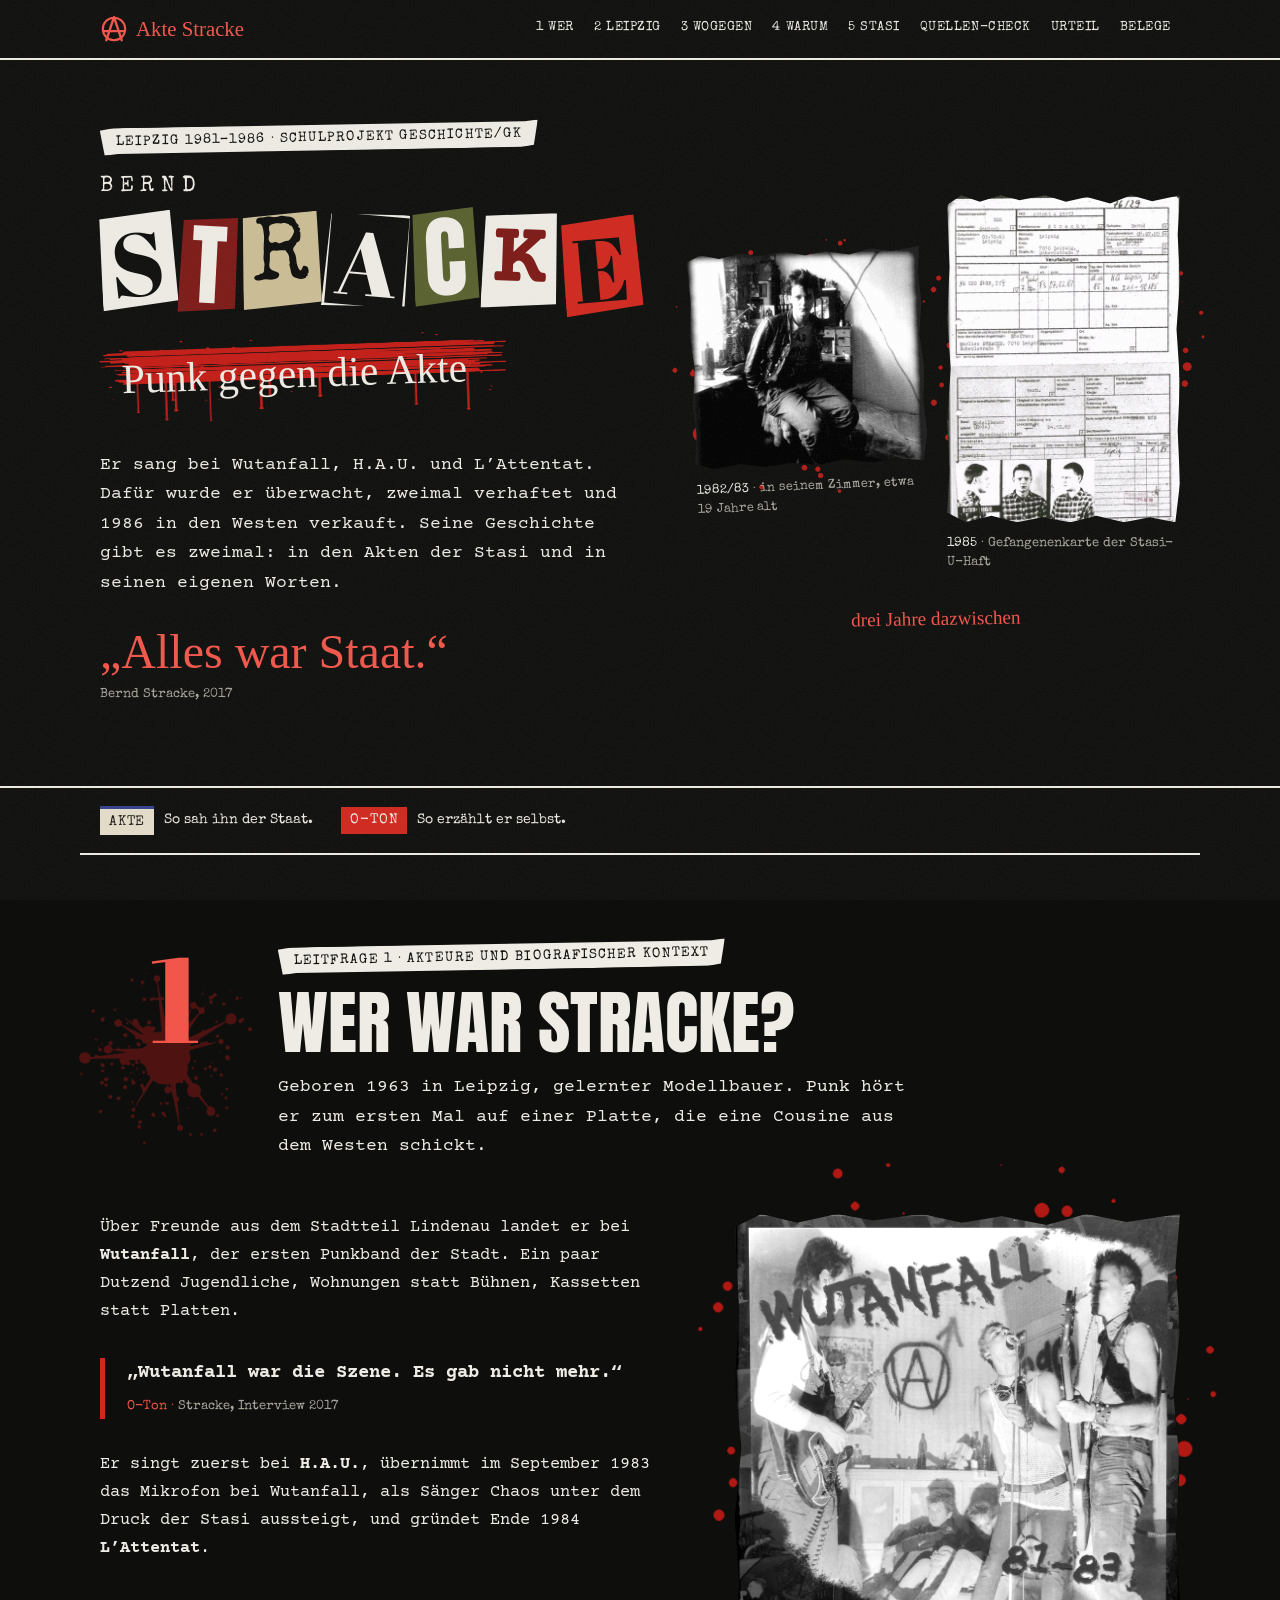
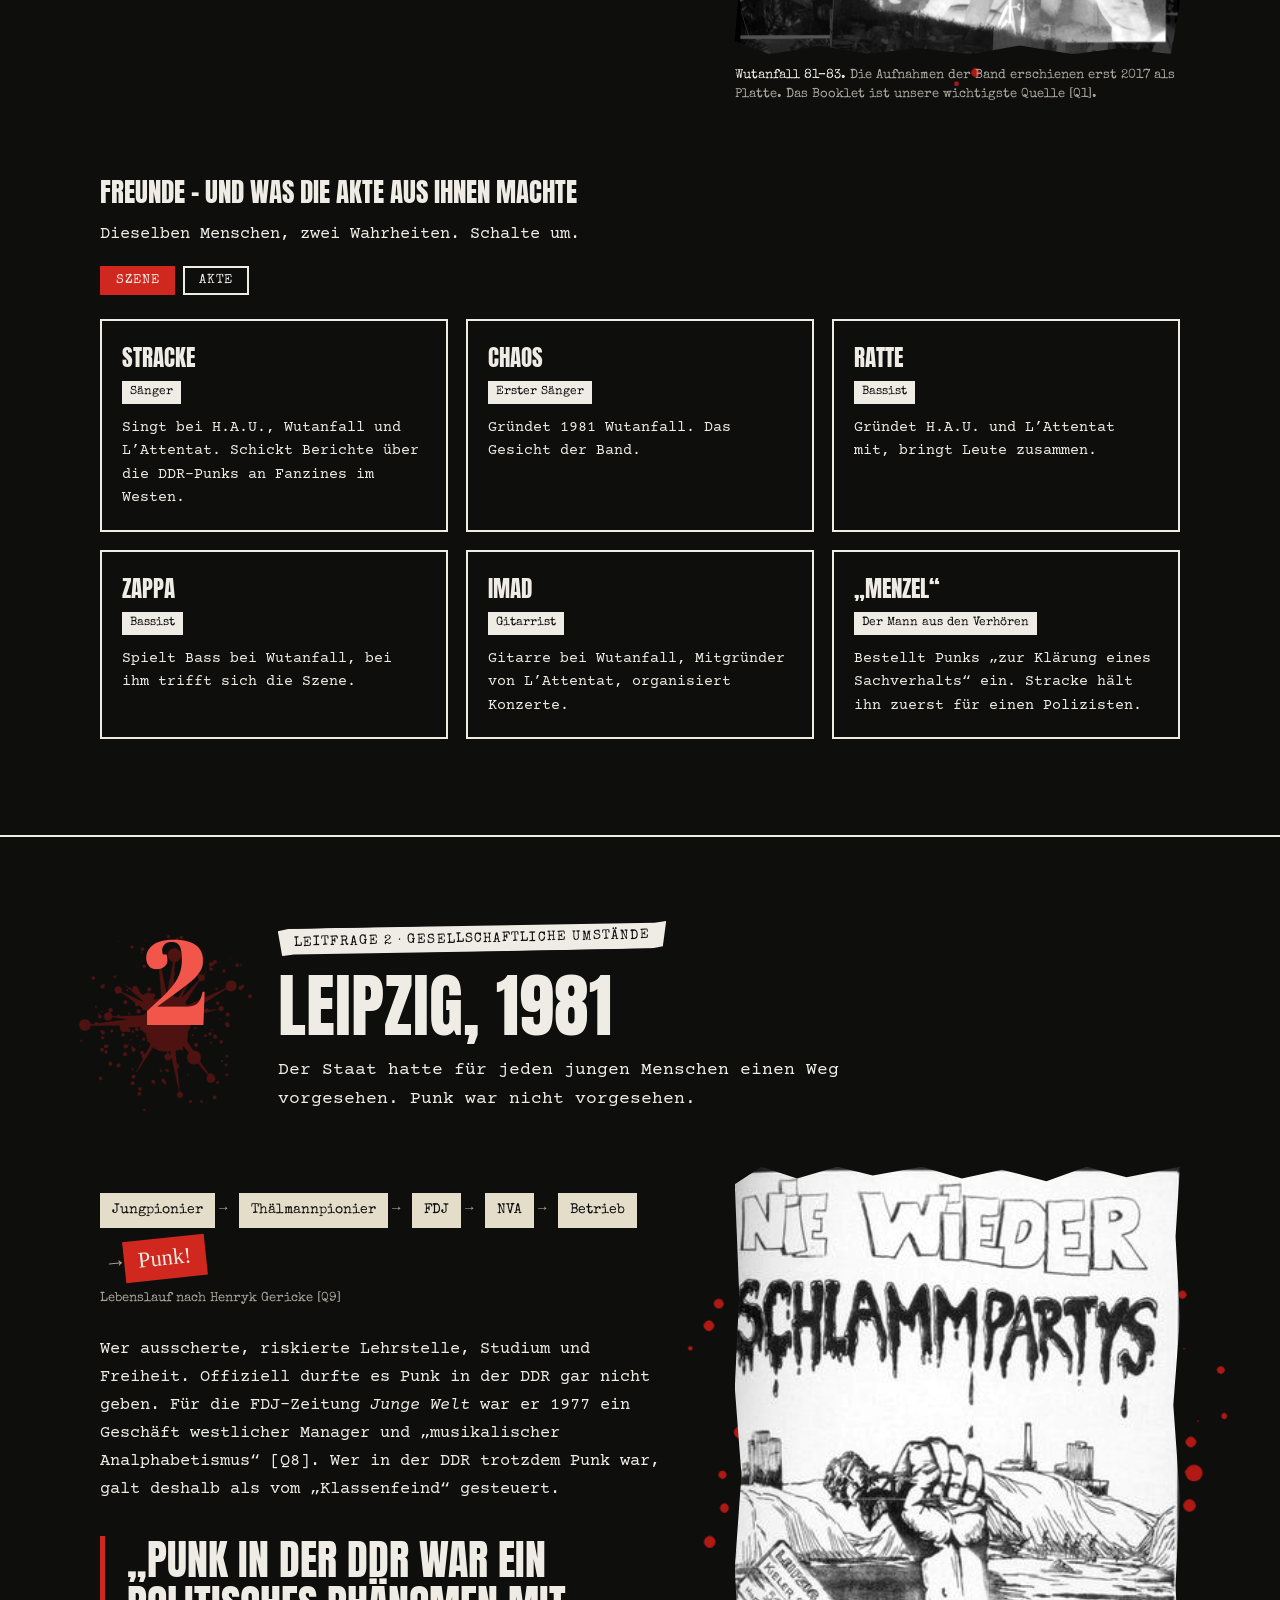
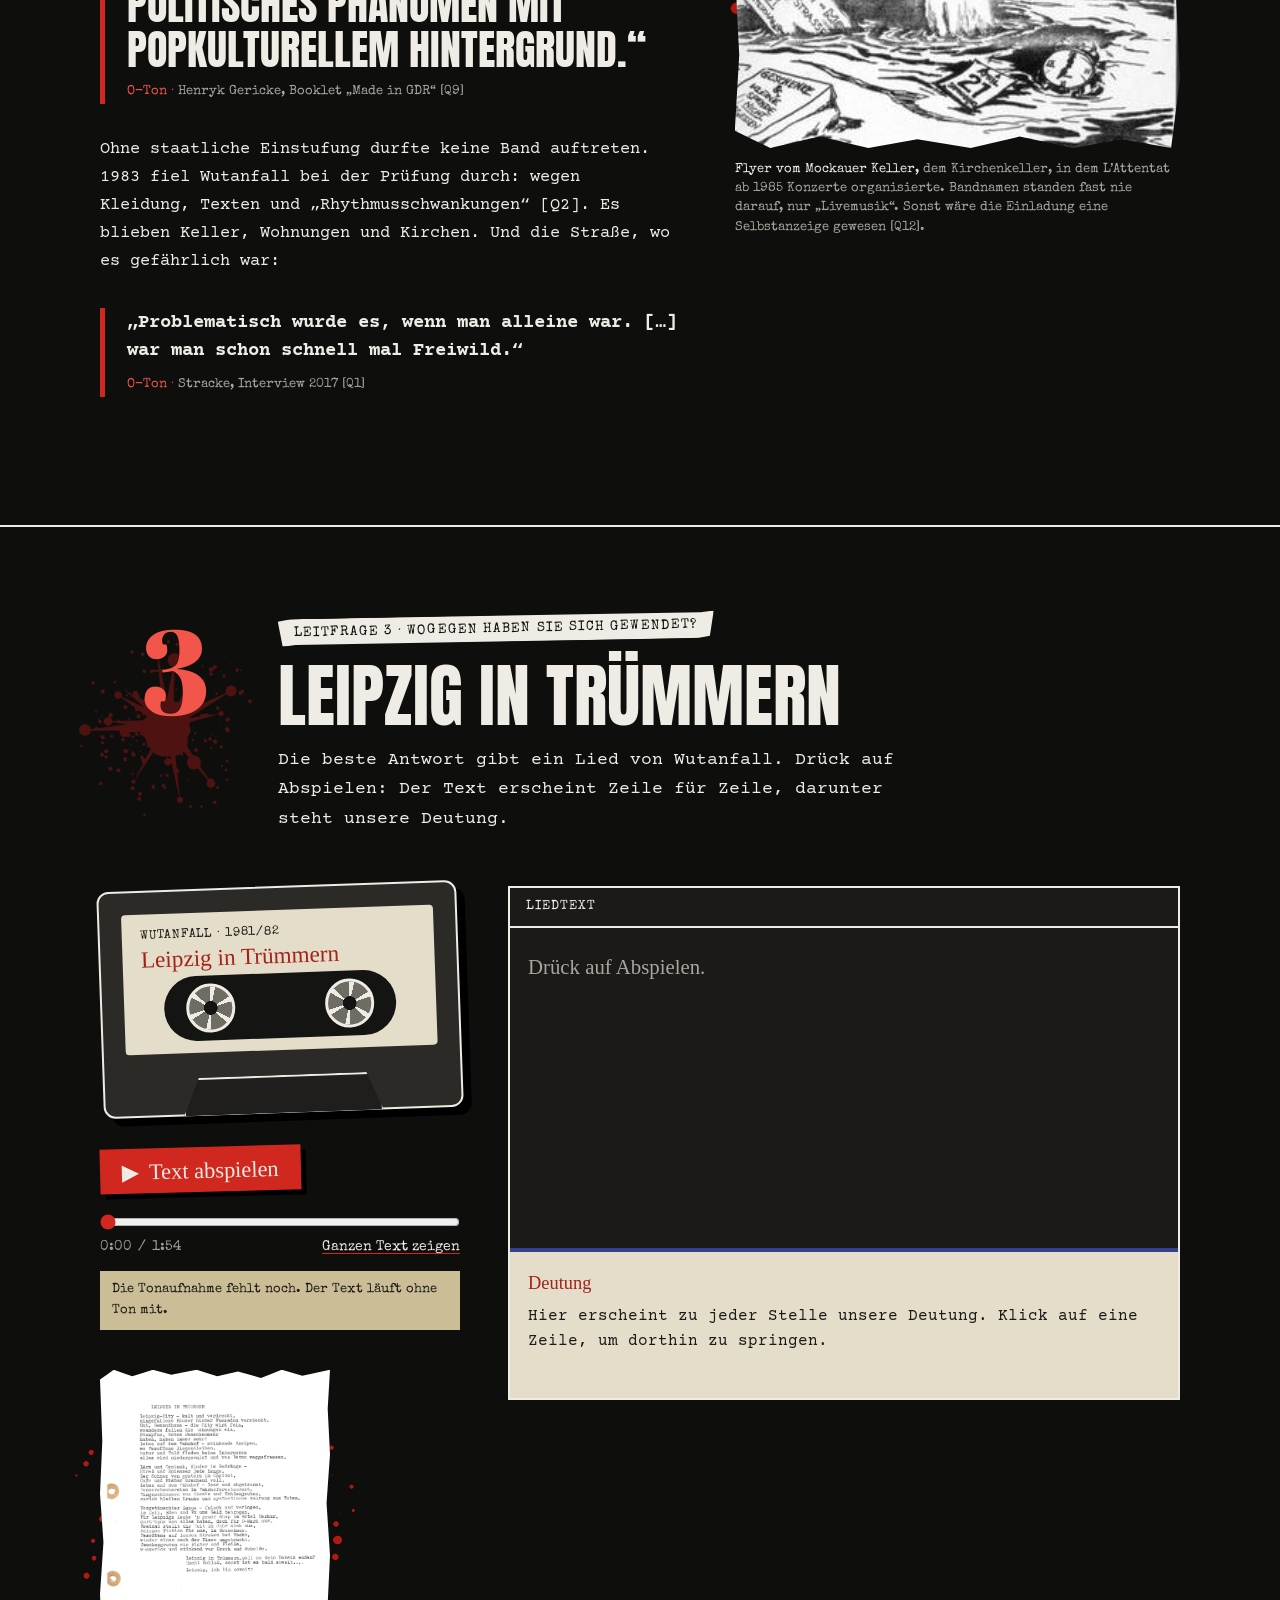
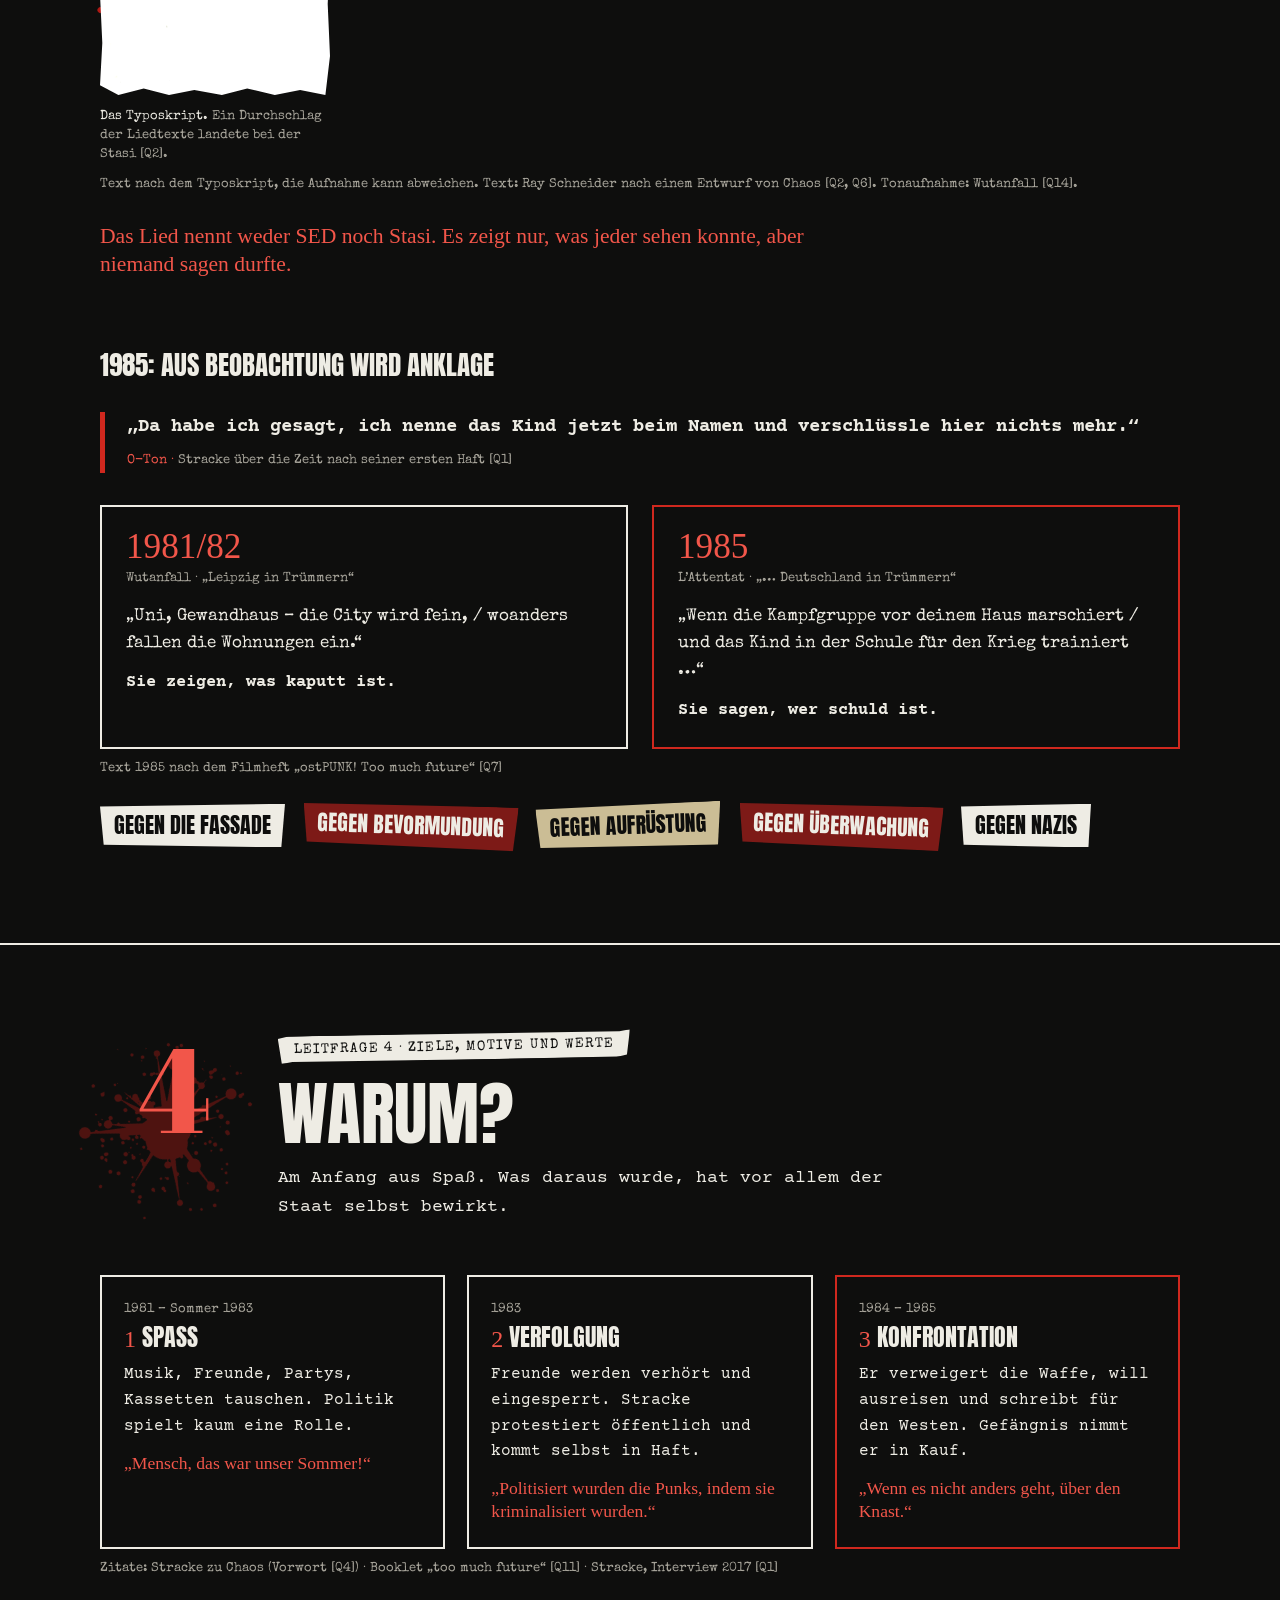
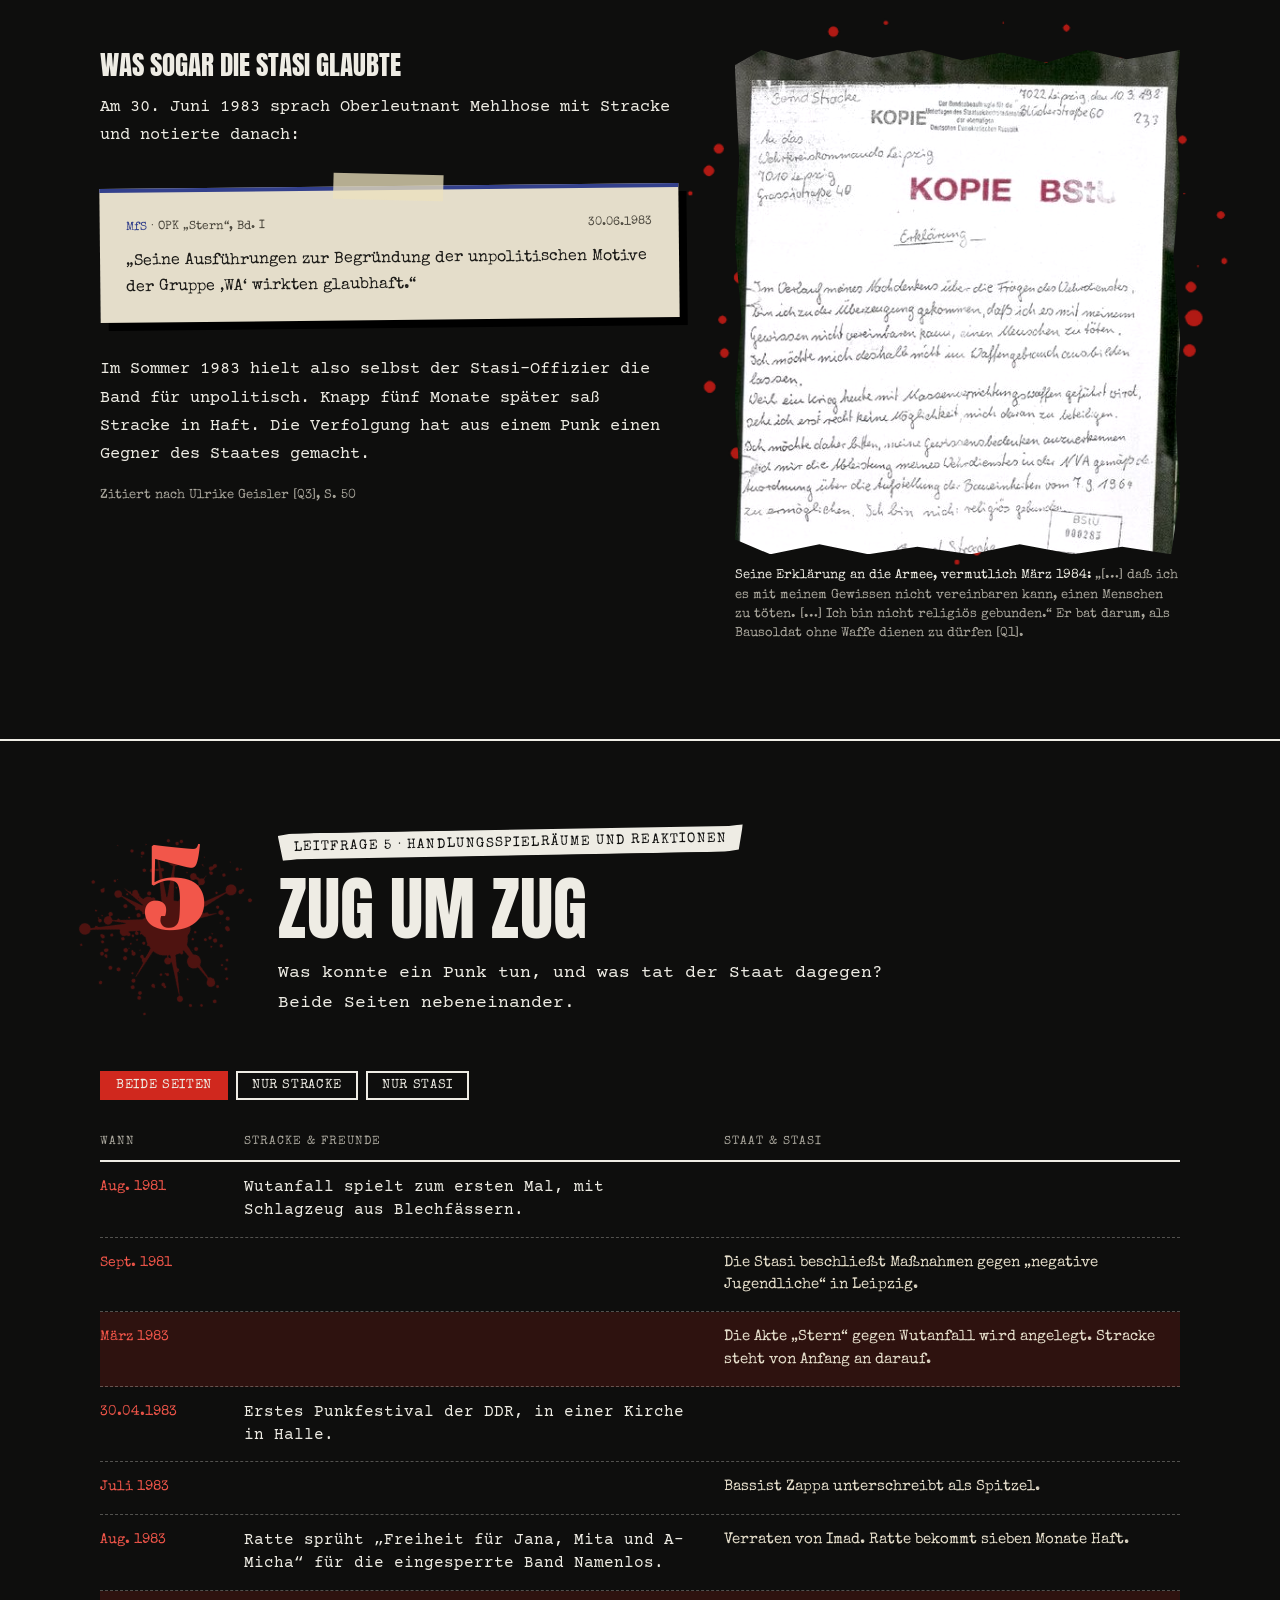
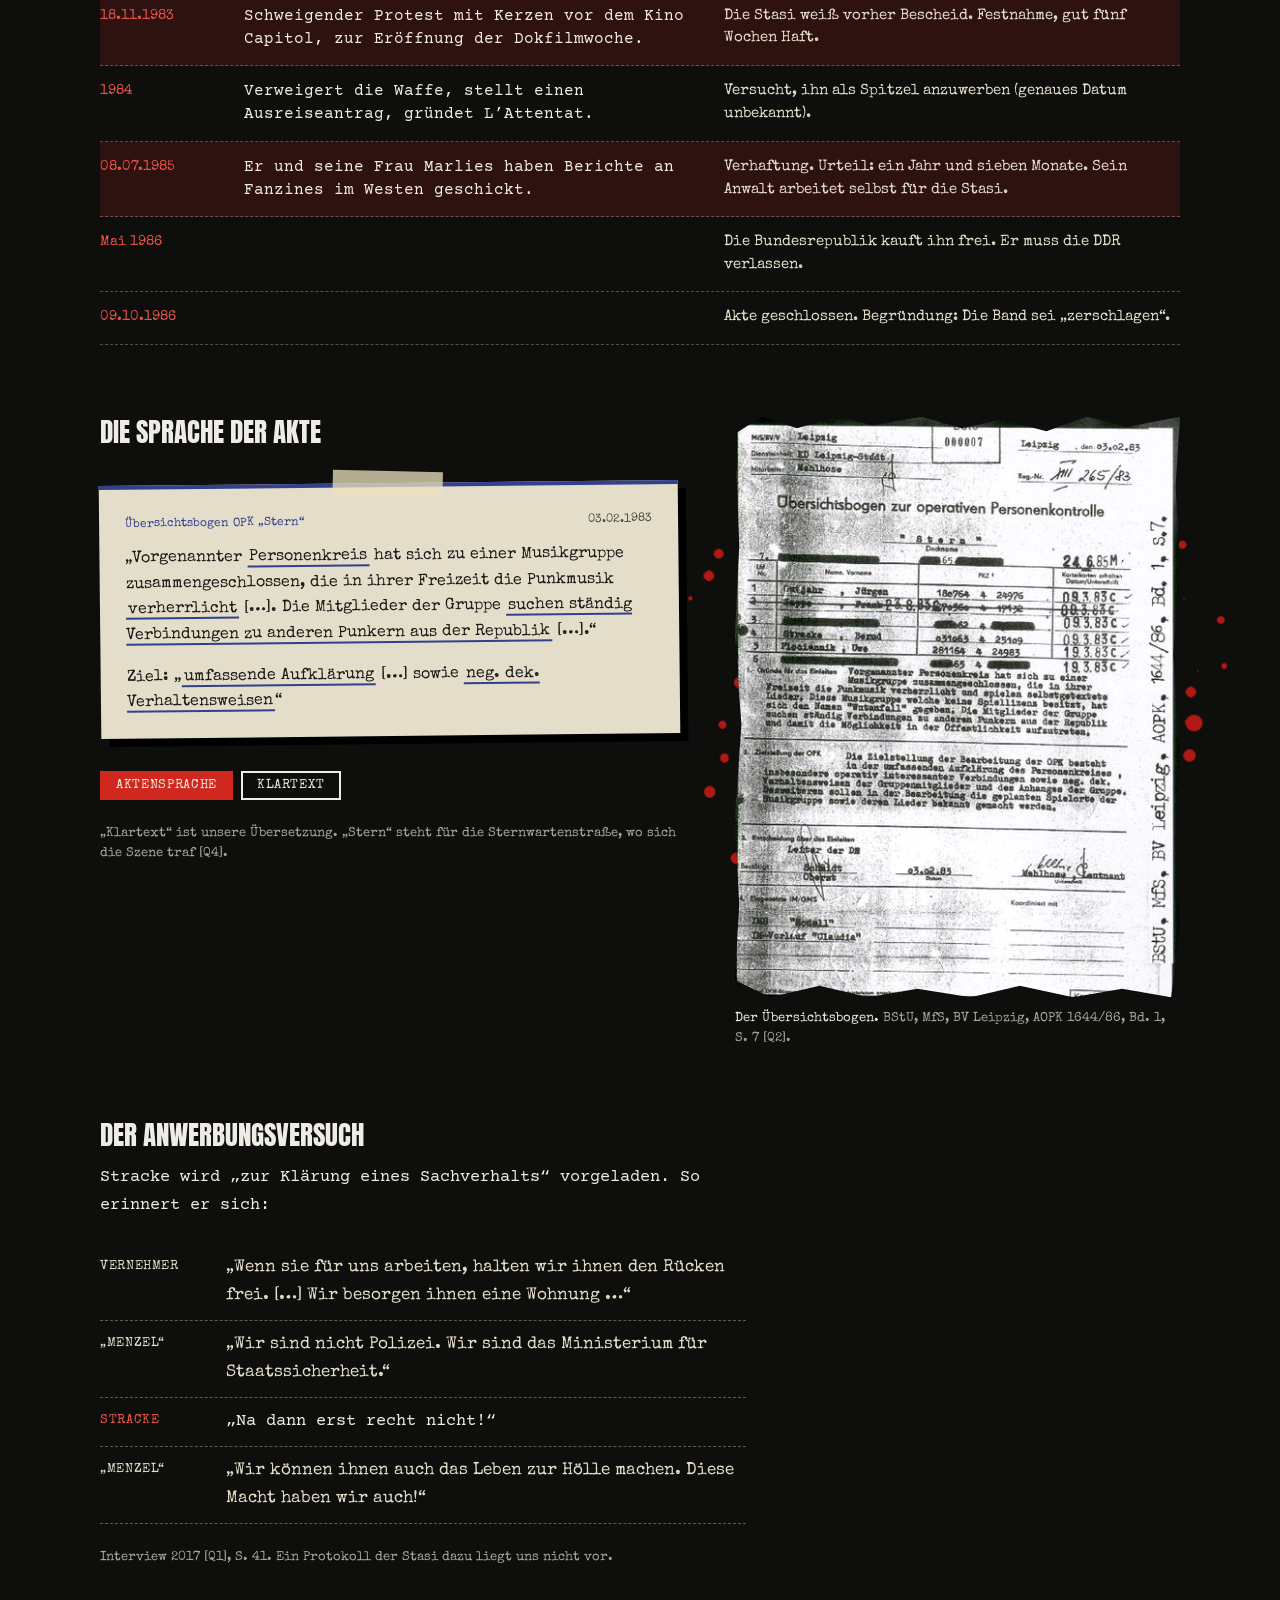
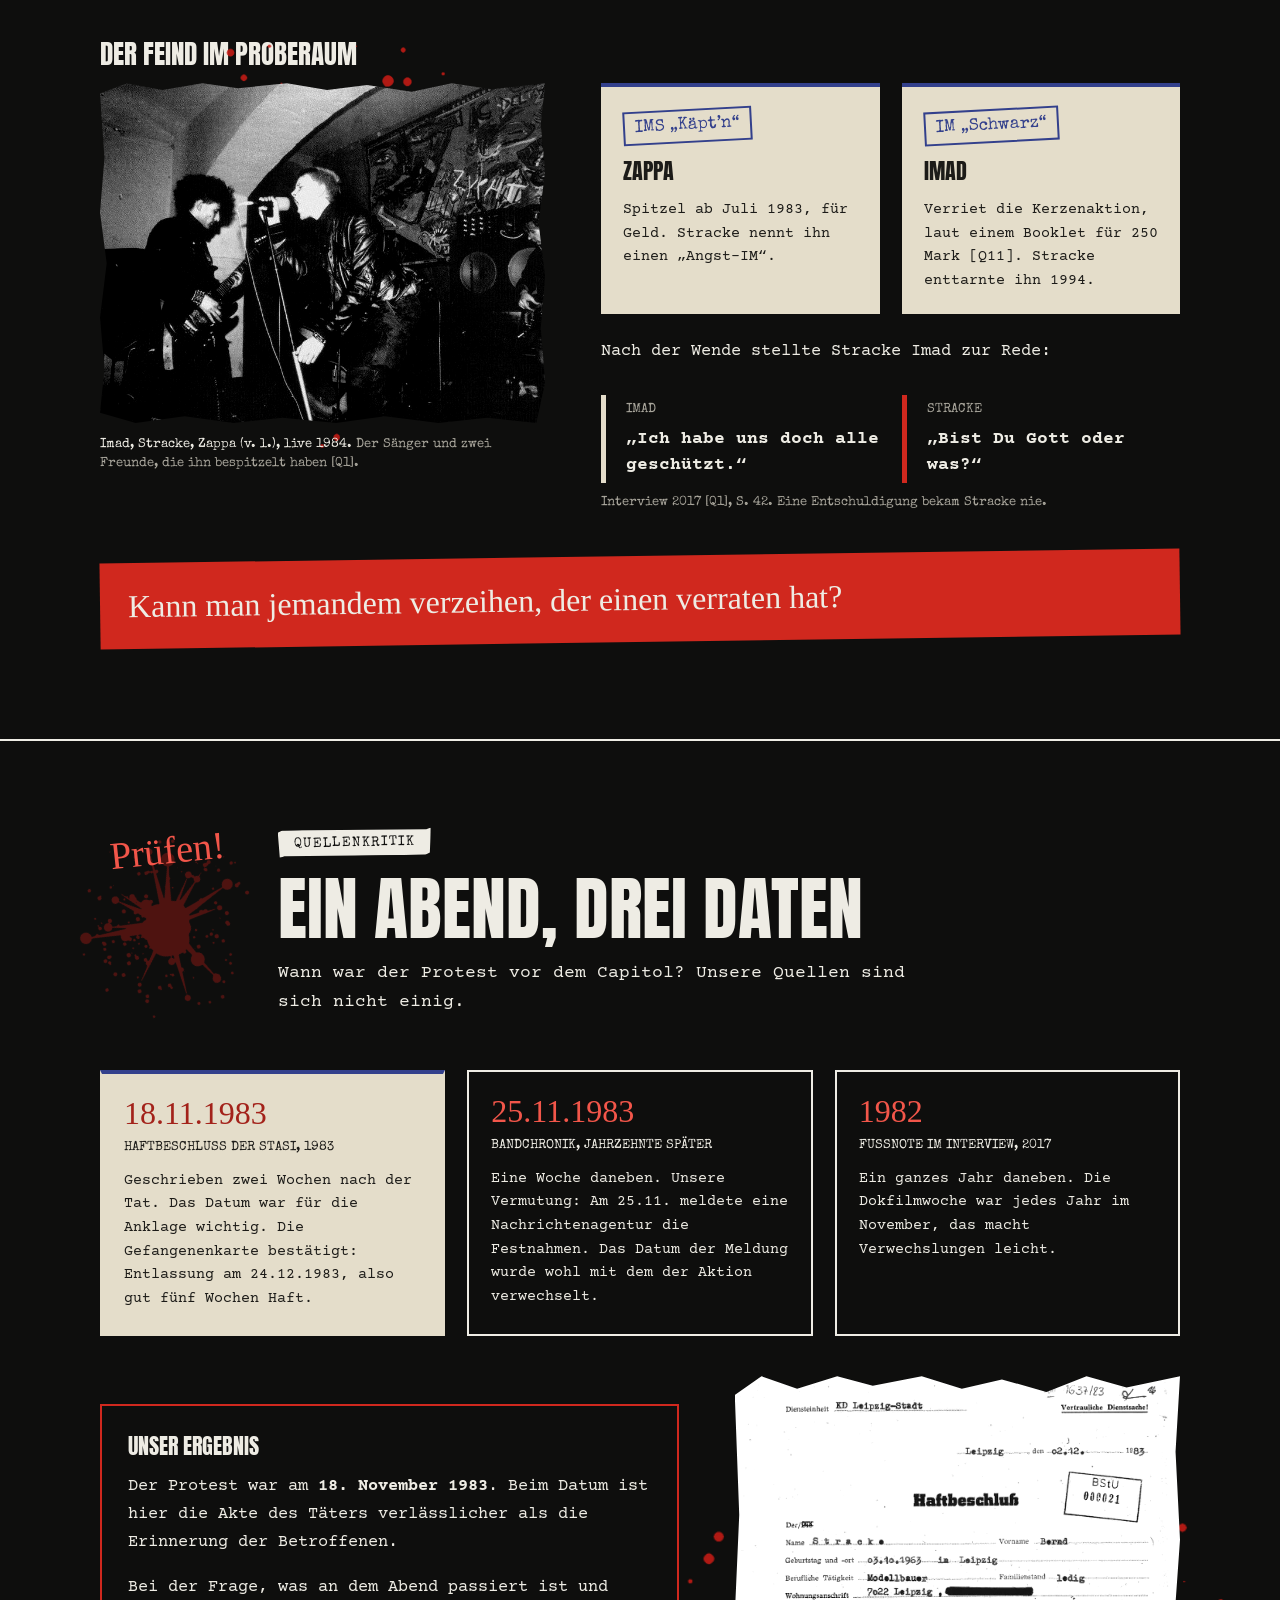
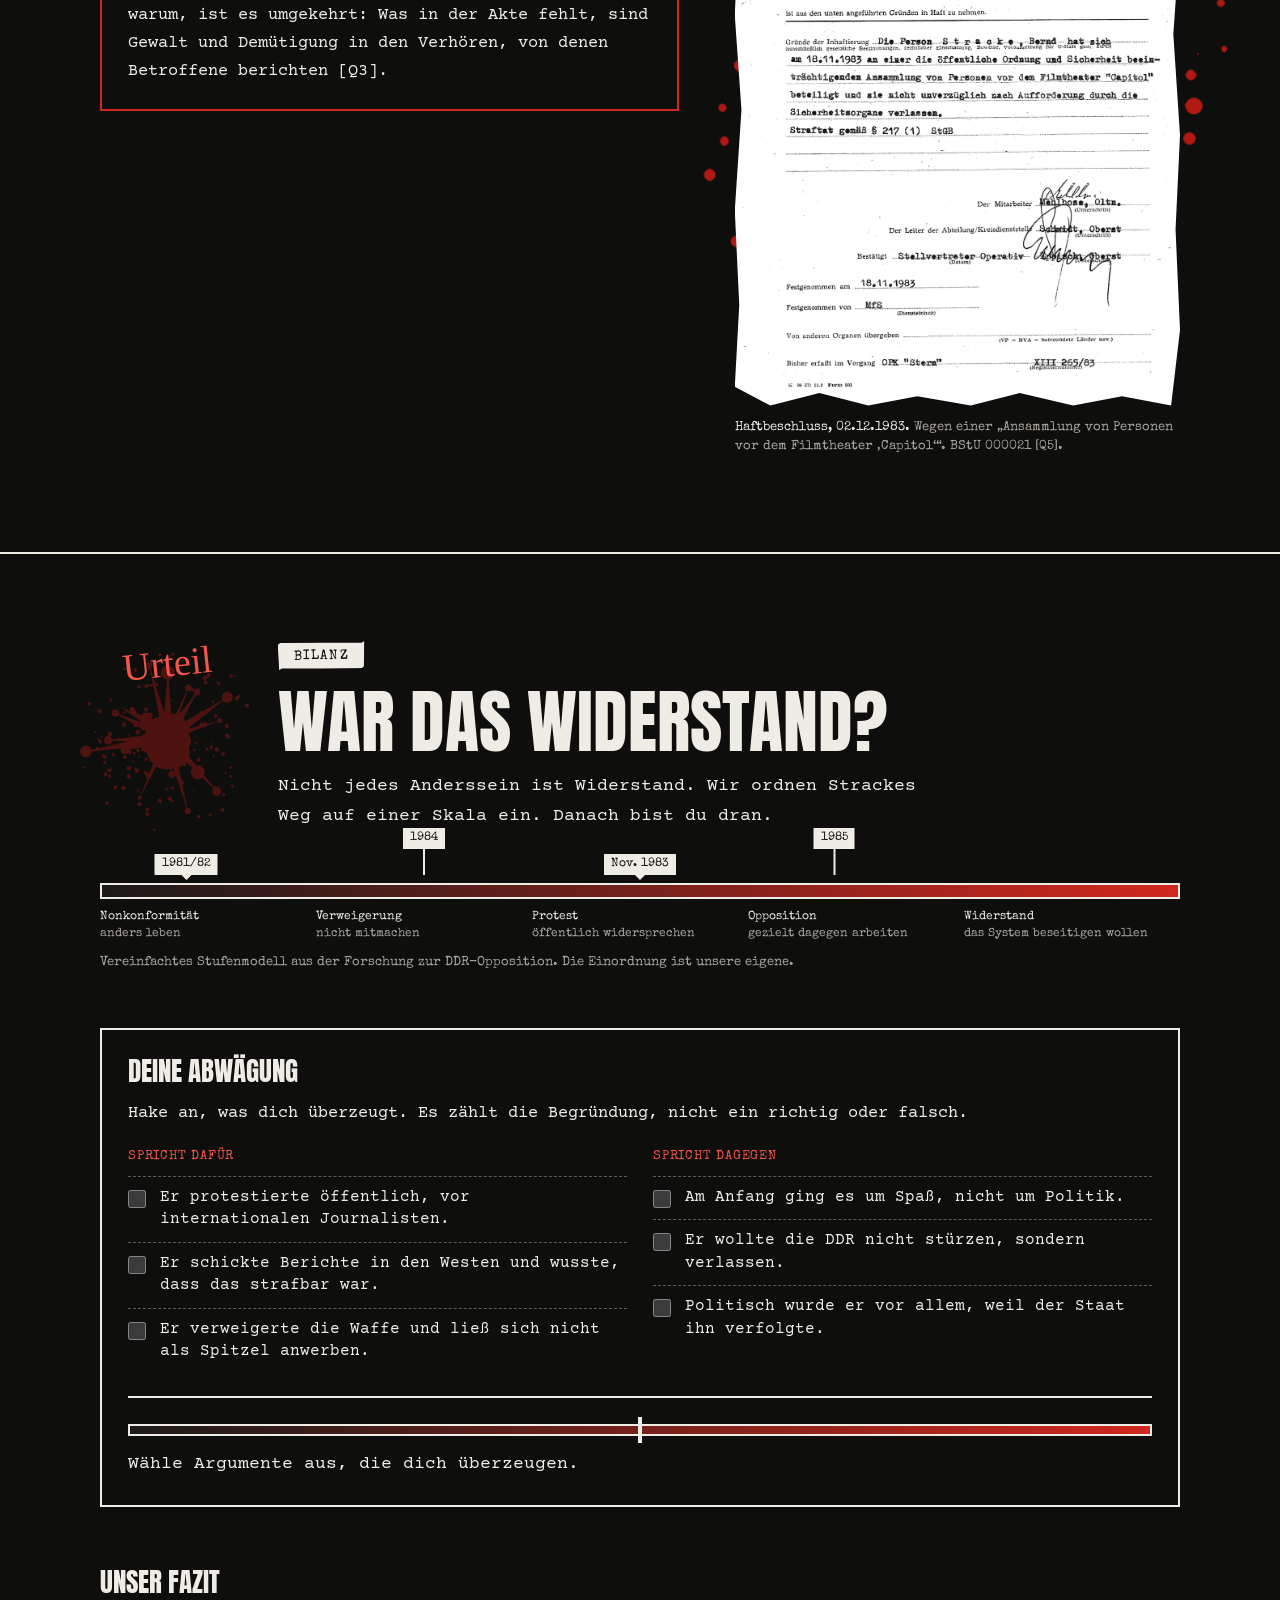
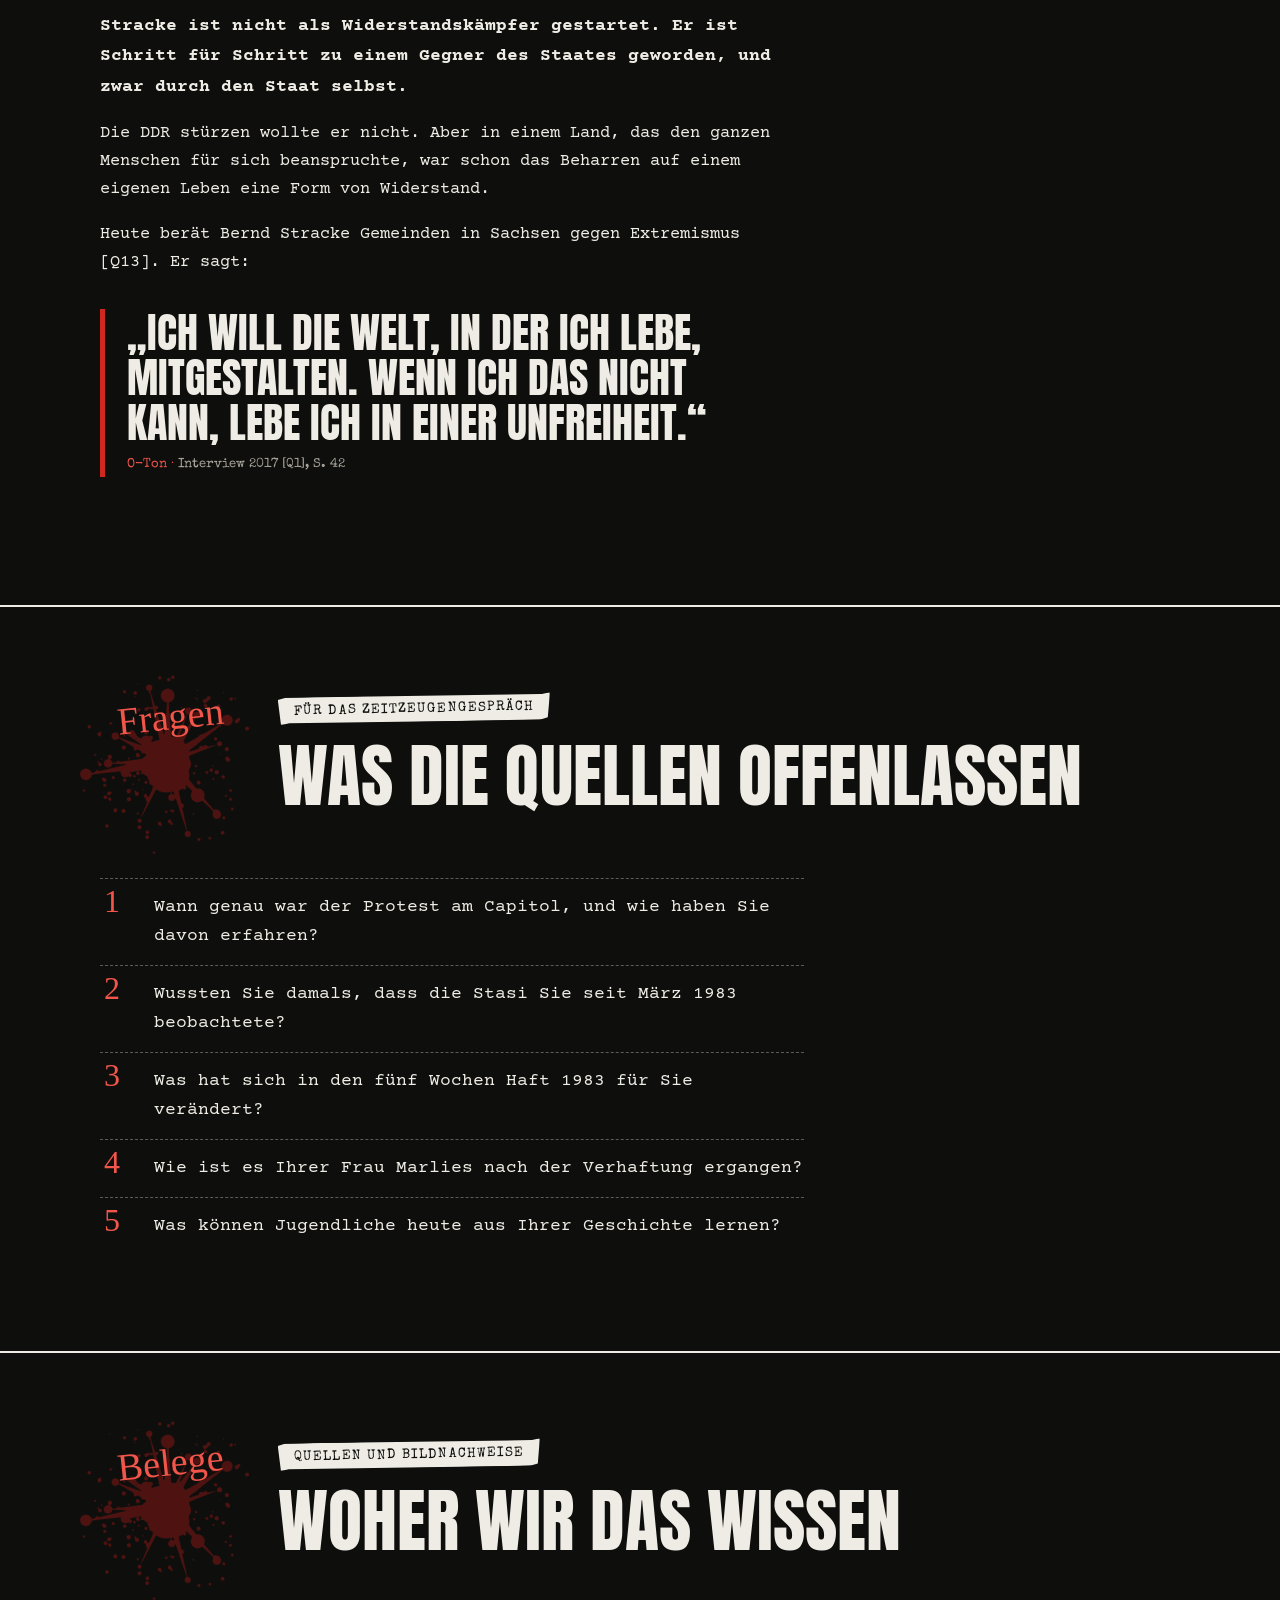
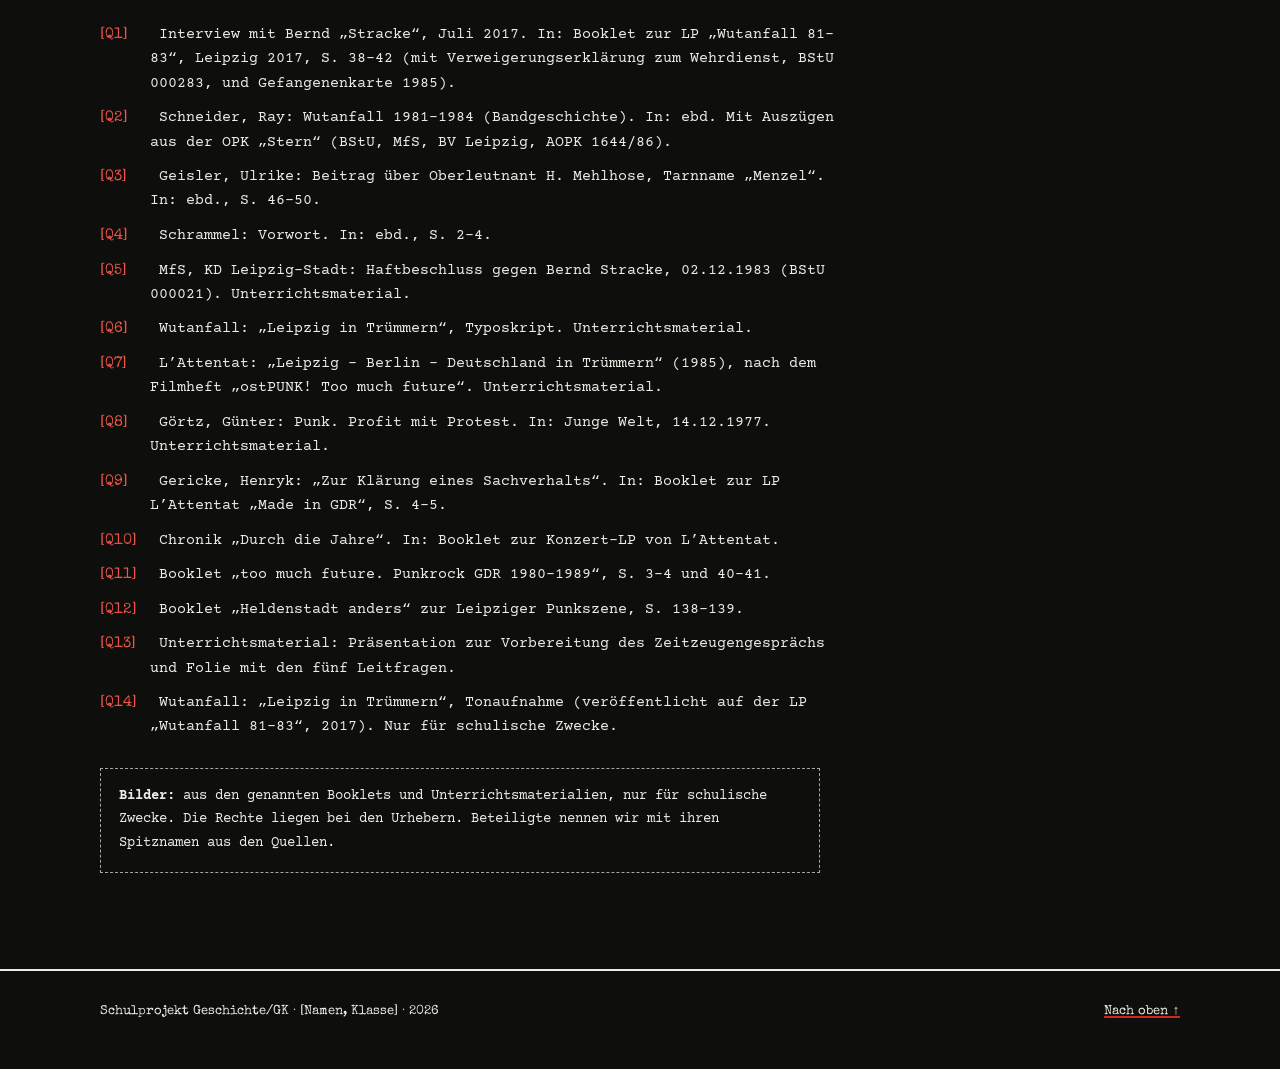
==== commit 53b00a98: "Lied „Leipzig in Trümmern“ als Kassetten-Player mit mitlaufendem Text Abspielknopf mit drehenden Spu" ====
--- a/index.html
+++ b/index.html
@@ -196,36 +196,94 @@
       <div>
         <p class="etikett">Leitfrage 3 · Wogegen haben sie sich gewendet?</p>
         <h2>Leipzig in Trümmern</h2>
-        <p class="einleitung">Die beste Antwort gibt ein Lied von Wutanfall. Klick auf die markierten Zeilen.</p>
-      </div>
-    </div>
-
-    <div class="lied">
-      <div>
-        <div class="strophe">
-          <details class="anm"><summary>Leipzig-City – kalt und verdreckt, / eingefallene Häuser hinter Fassaden versteckt.</summary><div><p>Saniert wurde, was Besucher sahen. In den Altbauvierteln zerfielen ganze Straßen.</p></div></details>
-          <details class="anm"><summary>Uni, Gewandhaus – die City wird fein, / woanders fallen die Wohnungen ein.</summary><div><p>Das Uni-Hochhaus und das 1981 eröffnete Neue Gewandhaus waren Vorzeigebauten. Der Text stellt sie neben die einstürzenden Wohnungen.</p></div></details>
-          <p class="zeile-text">Stumpfes, totes Menschenmeer / haben, haben immer mehr!</p>
-        </div>
-        <div class="strophe">
-          <details class="anm"><summary>Der Schnee von gestern im Capitol, / Cafe und Eisbar brechend voll.</summary><div><p>Das Kino Capitol. Genau hier wurde Stracke im November 1983 festgenommen.</p></div></details>
-          <details class="anm"><summary>Eingeschlossen von Chemie und Kohlengruben, / zurück bleiben Kranke und synthetische Nahrung aus Tuben.</summary><div><p>Im Süden der Stadt lagen Tagebaue und Chemiewerke. Über Umweltschäden schrieb die DDR-Presse kaum.</p></div></details>
-        </div>
-        <div class="strophe">
-          <details class="anm"><summary>Für Leipzigs Leute ’n neuer Shop im Hotel Merkur, / dort kann man alles haben, doch für D-Mark nur.</summary><div><p>Im Intershop gab es Westwaren, aber nur gegen Westgeld.</p></div></details>
-          <details class="anm"><summary>Zweimal stellt die Welt im Jahr sich aus, / Science Fiction für uns, im Messehaus.</summary><div><p>Zur Leipziger Messe zeigte sich die Stadt der Welt. Die Waren dort blieben für die meisten unerreichbar.</p></div></details>
-          <p class="zeile-text">Jauchengruben wie Elster und Pleiße, / wasserlos und stinkend vor Dreck und Scheiße.</p>
-        </div>
-        <div class="strophe">
-          <details class="anm"><summary>Leipzig in Trümmern, soll so dein Dasein enden? / Macht Schluß, sonst ist es bald soweit… / Leipzig, ich bin soweit!</summary><div><p>„Ich bin soweit“: Halte ich es nicht mehr aus, oder bin ich bereit zu handeln? Wie liest du die Zeile?</p></div></details>
-        </div>
-        <p class="beleg">Auszug. Text: Ray Schneider nach einem Entwurf von Chaos, um 1981/82 [Q2, Q6]</p>
-      </div>
-      <figure class="foto dokument">
+        <p class="einleitung">Die beste Antwort gibt ein Lied von Wutanfall. Drück auf Abspielen: Der Text erscheint Zeile für Zeile, darunter steht unsere Deutung.</p>
+      </div>
+    </div>
+
+    <div class="song" data-zeiten="" data-vorspiel="6" data-nachspiel="4">
+      <div class="spieler">
+        <div class="kassette" aria-hidden="true">
+          <div class="kassette-label">
+            <span class="kassette-band">Wutanfall · 1981/82</span>
+            <span class="kassette-titel">Leipzig in Trümmern</span>
+            <div class="fenster"><span class="spule"></span><span class="spule"></span></div>
+          </div>
+        </div>
+        <button class="abspielen" type="button" aria-pressed="false"><span class="symbol" aria-hidden="true">▶</span> <span class="beschriftung">Abspielen</span></button>
+        <label class="sr-only" for="song-position">Position im Lied</label>
+        <input class="spur" id="song-position" type="range" min="0" max="1000" value="0" step="1">
+        <p class="zeitanzeige"><span class="jetzt">0:00</span> / <span class="dauer">–:––</span><button class="alles" type="button">Ganzen Text zeigen</button></p>
+        <p class="ton-hinweis" hidden>Die Tonaufnahme fehlt noch. Der Text läuft ohne Ton mit.</p>
+        <audio preload="metadata" src="audio/leipzig-in-truemmern.mp3"></audio>
+      </div>
+
+      <div class="kasten">
+        <div class="kasten-kopf"><span>Liedtext</span><span class="zaehler" aria-hidden="true"></span></div>
+        <div class="kasten-zeilen">
+          <p class="kasten-leer">Drück auf Abspielen.</p>
+          <ol class="liedzeilen">
+            <li class="lz strophe-anfang" data-g="1"><button type="button">Leipzig-City – kalt und verdreckt,</button></li>
+            <li class="lz" data-g="1"><button type="button">eingefallene Häuser hinter Fassaden versteckt.</button></li>
+            <li class="lz" data-g="2"><button type="button">Uni, Gewandhaus – die City wird fein,</button></li>
+            <li class="lz" data-g="2"><button type="button">woanders fallen die Wohnungen ein.</button></li>
+            <li class="lz" data-g="3"><button type="button">Stumpfes, totes Menschenmeer</button></li>
+            <li class="lz" data-g="3"><button type="button">haben, haben immer mehr!</button></li>
+            <li class="lz" data-g="4"><button type="button">Leben auf dem Bahnhof – stinkende Kneipen,</button></li>
+            <li class="lz" data-g="4"><button type="button">wo Besoffene liegenbleiben.</button></li>
+            <li class="lz" data-g="5"><button type="button">Natur und Wald finden keine Interessen</button></li>
+            <li class="lz" data-g="5"><button type="button">alles wird niedergewalzt und von Beton weggefressen.</button></li>
+            <li class="lz strophe-anfang" data-g="6"><button type="button">Lärm und Gestank, Kinder im Gedränge –</button></li>
+            <li class="lz" data-g="6"><button type="button">Streß und Spiesser jede Menge.</button></li>
+            <li class="lz" data-g="7"><button type="button">Der Schnee von gestern im Capitol,</button></li>
+            <li class="lz" data-g="7"><button type="button">Cafe und Eisbar brechend voll.</button></li>
+            <li class="lz" data-g="8"><button type="button">Leben auf dem Bahnhof – leer und abgebrannt,</button></li>
+            <li class="lz" data-g="8"><button type="button">Messerstechereien im Bahnhofsrestaurant.</button></li>
+            <li class="lz" data-g="9"><button type="button">Eingeschlossen von Chemie und Kohlengruben,</button></li>
+            <li class="lz" data-g="9"><button type="button">zurück bleiben Kranke und synthetische Nahrung aus Tuben.</button></li>
+            <li class="lz strophe-anfang" data-g="10"><button type="button">Vorgetäuschter Luxus – falsch und verlogen,</button></li>
+            <li class="lz" data-g="10"><button type="button">im Deli, Eden und Ex ums Geld betrogen.</button></li>
+            <li class="lz" data-g="11"><button type="button">Für Leipzigs Leute ’n neuer Shop im Hotel Merkur,</button></li>
+            <li class="lz" data-g="11"><button type="button">dort kann man alles haben, doch für D-Mark nur.</button></li>
+            <li class="lz" data-g="12"><button type="button">Zweimal stellt die Welt im Jahr sich aus,</button></li>
+            <li class="lz" data-g="12"><button type="button">Science Fiction für uns, im Messehaus.</button></li>
+            <li class="lz" data-g="13"><button type="button">Besoffene auf leeren Straßen bei Nacht,</button></li>
+            <li class="lz" data-g="13"><button type="button">wieder einen nach der Disco umgebracht.</button></li>
+            <li class="lz" data-g="14"><button type="button">Jauchengruben wie Elster und Pleiße,</button></li>
+            <li class="lz" data-g="14"><button type="button">wasserlos und stinkend vor Dreck und Scheiße.</button></li>
+            <li class="lz strophe-anfang" data-g="15"><button type="button">Leipzig in Trümmern, soll so dein Dasein enden?</button></li>
+            <li class="lz" data-g="15"><button type="button">Macht Schluß, sonst ist es bald soweit …</button></li>
+            <li class="lz" data-g="15"><button type="button">Leipzig, ich bin soweit!</button></li>
+          </ol>
+        </div>
+        <div class="deutung" aria-live="polite">
+          <span class="deutung-marke">Deutung</span>
+          <p class="deutung-text">Hier erscheint zu jeder Stelle unsere Deutung. Klick auf eine Zeile, um dorthin zu springen.</p>
+        </div>
+        <ol class="deutungen">
+          <li data-g="1"><b>Die Fassade</b> Das Bild, um das sich das ganze Lied dreht: vorne die schöne Fassade, dahinter der Verfall. Saniert wurde, was Besucher sahen.</li>
+          <li data-g="2"><b>Vorzeigebauten</b> Das Uni-Hochhaus und das 1981 eröffnete Neue Gewandhaus zeigten die DDR modern. Das Lied stellt sie direkt neben die Wohnungen, die einstürzen.</li>
+          <li data-g="3"><b>Die Mitläufer</b> Hier geht es nicht um den Staat, sondern um die Menschen: gleichgültig, angepasst, nur aufs Haben aus. Punk war auch ein Protest gegen das Mitmachen.</li>
+          <li data-g="4"><b>Der Bahnhof</b> Der Hauptbahnhof als Ort der Gestrandeten. So ein Leipzig kam in keiner Zeitung vor.</li>
+          <li data-g="5"><b>Beton</b> Gemeint sind wohl die neuen Plattenbausiedlungen. Ray Schneider, der den Text schrieb, nennt Grünau eine „Betonwüste“.</li>
+          <li data-g="6"><b>Enge</b> Lärm, Hektik, Spießer: das Gegenbild zu der Freiheit, die die Punks suchten.</li>
+          <li data-g="7"><b>Das Capitol</b> Ein Kino in der Innenstadt, hier mit „Schnee von gestern“, also alten Filmen. Im November 1983 wird Stracke genau vor diesem Kino festgenommen.</li>
+          <li data-g="8"><b>Gewalt</b> Gewalt im Alltag, über die offiziell niemand sprach. Stracke sagt 2017, Gewalt unter Jugendlichen habe es „schon immer“ gegeben.</li>
+          <li data-g="9"><b>Umwelt</b> Südlich von Leipzig lagen Braunkohletagebaue und Chemiewerke. Luft und Wasser waren verschmutzt, darüber berichtete die DDR-Presse kaum.</li>
+          <li data-g="10"><b>Luxus für wenige</b> „Deli“ und „Ex“ sind die Delikat- und Exquisit-Läden: bessere Waren zu sehr hohen Preisen. Was mit „Eden“ gemeint ist, konnten wir nicht klären.</li>
+          <li data-g="11"><b>Intershop</b> Im Hotel Merkur gab es Westwaren, aber nur gegen D-Mark. Wer keine Verwandten im Westen hatte, ging leer aus. Zwei Klassen im Staat der Gleichen.</li>
+          <li data-g="12"><b>Die Messe</b> Zweimal im Jahr zeigte sich Leipzig zur Messe der ganzen Welt. Für die meisten Leipziger blieben die ausgestellten Waren „Science Fiction“.</li>
+          <li data-g="13"><b>Die Nacht</b> Alkohol und Gewalt auf leeren Straßen. Auch das gehört zu dem Leipzig, das das Lied zeigen will.</li>
+          <li data-g="14"><b>Die Flüsse</b> Elster und Pleiße waren durch Abwässer stark verschmutzt. Das grobe Wort am Ende ist Absicht: Punk spricht aus, was man nicht sagen soll.</li>
+          <li data-g="15"><b>Der Schluss</b> Erst ein Appell an alle („Macht Schluß“), dann ein persönlicher Satz. „Ich bin soweit“: Halte ich es nicht mehr aus, oder bin ich bereit zu handeln? Wie liest du die Zeile?</li>
+        </ol>
+      </div>
+      <figure class="foto dokument typoskript">
         <a class="bildrahmen" href="bilder/leipzig-in-truemmern-typoskript.jpg" data-lupe><img src="bilder/leipzig-in-truemmern-typoskript.jpg" alt="Mit Schreibmaschine getippter Liedtext „Leipzig in Trümmern“." width="1100" height="1555" loading="lazy"></a>
-        <figcaption><b>Das Typoskript.</b> Die Band ließ ihre Texte abtippen. Ein Durchschlag landete bei der Stasi [Q2].</figcaption>
-      </figure>
-    </div>
+        <figcaption><b>Das Typoskript.</b> Ein Durchschlag der Liedtexte landete bei der Stasi [Q2].</figcaption>
+      </figure>
+    </div>
+    <p class="beleg">Text nach dem Typoskript, die Aufnahme kann abweichen. Text: Ray Schneider nach einem Entwurf von Chaos [Q2, Q6]. Tonaufnahme: Wutanfall [Q14].</p>
+    <p class="song-fazit">Das Lied nennt weder SED noch Stasi. Es zeigt nur, was jeder sehen konnte, aber niemand sagen durfte.</p>
 
     <div class="abschnitt">
       <h3>1985: aus Beobachtung wird Anklage</h3>
@@ -562,6 +620,7 @@
       <li><strong>[Q11]</strong> Booklet „too much future. Punkrock GDR 1980–1989“, S. 3–4 und 40–41.</li>
       <li><strong>[Q12]</strong> Booklet „Heldenstadt anders“ zur Leipziger Punkszene, S. 138–139.</li>
       <li><strong>[Q13]</strong> Unterrichtsmaterial: Präsentation zur Vorbereitung des Zeitzeugengesprächs und Folie mit den fünf Leitfragen.</li>
+      <li><strong>[Q14]</strong> Wutanfall: „Leipzig in Trümmern“, Tonaufnahme (veröffentlicht auf der LP „Wutanfall 81–83“, 2017). Nur für schulische Zwecke.</li>
     </ol>
     <div class="hinweis">
       <p><strong>Bilder:</strong> aus den genannten Booklets und Unterrichtsmaterialien, nur für schulische Zwecke. Die Rechte liegen bei den Urhebern. Beteiligte nennen wir mit ihren Spitznamen aus den Quellen.</p>
--- a/css/style.css
+++ b/css/style.css
@@ -783,83 +783,387 @@
   transform: rotate(-6deg);
 }
 
-/* ---------- Kapitel 3: Liedtext ---------- */
-
-.lied {
+/* ---------- Kapitel 3: Lied mit mitlaufendem Text ---------- */
+
+.song {
   display: grid;
-  grid-template-columns: minmax(0, 1fr) 320px;
-  gap: 56px;
+  grid-template-columns: minmax(0, 360px) minmax(0, 1fr);
+  gap: 40px 48px;
   align-items: start;
 }
 
-@media (max-width: 900px) {
-  .lied {
+.song .kasten {
+  grid-column: 2;
+  grid-row: 1 / span 2;
+}
+
+@media (max-width: 860px) {
+  .song {
     grid-template-columns: 1fr;
-  }
-}
-
-.strophe {
-  margin: 0 0 26px;
-}
-
-.strophe-kopf {
-  margin: 0 0 6px;
-  font-family: var(--f-type);
-  font-size: .78rem;
-  letter-spacing: .08em;
-  text-transform: uppercase;
-  color: var(--grau);
-}
-
-.zeile-text,
-details.anm > summary {
-  margin: 0;
-  padding: 2px 0 2px 13px;
-  font-family: var(--f-type);
-  font-size: 1.08rem;
-  line-height: 1.7;
-}
-
-details.anm {
-  border-left: 3px solid transparent;
-}
-
-details.anm > summary {
-  display: block;
-  padding-left: 10px;
-  list-style: none;
-  cursor: pointer;
-  background: linear-gradient(transparent 60%, rgba(208, 40, 30, .45) 60%);
-}
-
-details.anm > summary::-webkit-details-marker {
-  display: none;
-}
-
-details.anm > summary::after {
-  content: " +";
-  color: var(--rot-text);
-}
-
-details.anm[open] {
-  border-left-color: var(--rot);
-}
-
-details.anm[open] > summary::after {
-  content: " –";
-}
-
-details.anm > div {
-  margin: 6px 0 14px 10px;
-  padding: 10px 14px;
-  font-size: .95rem;
-  line-height: 1.55;
+    gap: 32px;
+  }
+}
+
+/* Kassette: in der Szene gingen die Lieder auf Tape von Hand zu Hand */
+.kassette {
+  position: relative;
+  aspect-ratio: 10 / 6.3;
+  max-width: 100%;
+  padding: 6% 6% 0;
+  background: #2b2a27;
+  border: 2px solid var(--weiss);
+  border-radius: 12px;
+  box-shadow: 8px 8px 0 #000;
+  transform: rotate(-2deg);
+}
+
+.kassette::after {
+  content: "";
+  position: absolute;
+  left: 22%;
+  right: 22%;
+  bottom: -2px;
+  height: 17%;
+  background: #1f1e1c;
+  border: 2px solid var(--weiss);
+  border-bottom: 0;
+  clip-path: polygon(8% 0, 92% 0, 100% 100%, 0 100%);
+}
+
+.kassette-label {
+  display: flex;
+  flex-direction: column;
+  height: 70%;
+  padding: 4% 6%;
   color: var(--papier-ink);
   background: var(--papier);
-}
-
-details.anm > div p {
-  margin: 0;
+  border-radius: 4px;
+}
+
+.kassette-band {
+  font-family: var(--f-type);
+  font-size: .78rem;
+  letter-spacing: .06em;
+  text-transform: uppercase;
+}
+
+.kassette-titel {
+  font-family: var(--f-marker);
+  font-size: clamp(1.1rem, 2.4vw, 1.45rem);
+  line-height: 1.1;
+  color: #a3221a;
+}
+
+.fenster {
+  display: flex;
+  justify-content: space-between;
+  align-items: center;
+  margin: auto 8% 0;
+  padding: 3% 8%;
+  background: #141413;
+  border-radius: 40px;
+}
+
+.spule {
+  width: 26%;
+  aspect-ratio: 1;
+  border-radius: 50%;
+  background:
+    radial-gradient(circle, #141413 0 22%, transparent 23%),
+    repeating-conic-gradient(var(--weiss) 0 14deg, #6f6c64 14deg 60deg);
+  border: 3px solid var(--weiss);
+}
+
+.song.spielt .spule {
+  animation: spulen 2.2s linear infinite;
+}
+
+@keyframes spulen {
+  to { transform: rotate(-360deg); }
+}
+
+.abspielen {
+  display: inline-flex;
+  align-items: center;
+  gap: 10px;
+  margin-top: 34px;
+  padding: 10px 22px 8px;
+  font-family: var(--f-marker);
+  font-size: 1.4rem;
+  color: var(--weiss);
+  background: var(--rot);
+  border: 0;
+  cursor: pointer;
+  transform: rotate(-1.5deg);
+  box-shadow: 5px 5px 0 #000;
+}
+
+.abspielen:hover {
+  background: #e3342a;
+}
+
+.abspielen:active {
+  transform: rotate(-1.5deg) translate(3px, 3px);
+  box-shadow: 2px 2px 0 #000;
+}
+
+.spur {
+  display: block;
+  width: 100%;
+  margin: 22px 0 6px;
+  accent-color: var(--rot);
+}
+
+.zeitanzeige {
+  display: flex;
+  flex-wrap: wrap;
+  align-items: baseline;
+  gap: 4px 6px;
+  margin: 0;
+  font-family: var(--f-type);
+  font-size: .85rem;
+  font-variant-numeric: tabular-nums;
+  color: var(--grau);
+}
+
+.zeitanzeige .alles {
+  margin-left: auto;
+  padding: 0;
+  font: inherit;
+  color: var(--weiss);
+  background: none;
+  border: 0;
+  text-decoration: underline;
+  text-decoration-color: var(--rot);
+  text-underline-offset: .2em;
+  cursor: pointer;
+}
+
+.ton-hinweis {
+  margin: 12px 0 0;
+  padding: 8px 12px;
+  font-family: var(--f-type);
+  font-size: .82rem;
+  color: var(--papier-ink);
+  background: var(--beige);
+}
+
+.song .typoskript {
+  grid-column: 1;
+  max-width: 230px;
+}
+
+/* Der Kasten mit dem Liedtext */
+.kasten {
+  display: flex;
+  flex-direction: column;
+  min-width: 0;
+  border: 2px solid var(--weiss);
+  background: var(--schwarz-2);
+}
+
+.kasten-kopf {
+  display: flex;
+  justify-content: space-between;
+  gap: 12px;
+  padding: 8px 16px;
+  font-family: var(--f-type);
+  font-size: .82rem;
+  letter-spacing: .08em;
+  text-transform: uppercase;
+  border-bottom: 2px solid var(--weiss);
+}
+
+.zaehler {
+  color: var(--grau);
+  font-variant-numeric: tabular-nums;
+}
+
+.kasten-zeilen {
+  position: relative;
+  height: 320px;
+  overflow-y: auto;
+  padding: 16px 12px 40px;
+  scrollbar-color: var(--rot) transparent;
+}
+
+.kasten-leer {
+  display: none;
+  margin: 0;
+  padding: 6px;
+  font-family: var(--f-marker);
+  font-size: 1.3rem;
+  color: var(--grau);
+}
+
+.song.bereit .kasten.leer .kasten-leer {
+  display: block;
+}
+
+.liedzeilen {
+  margin: 0;
+  padding: 0;
+  list-style: none;
+}
+
+.lz.strophe-anfang:not(:first-child) {
+  margin-top: 16px;
+}
+
+.lz button {
+  display: inline-block;
+  max-width: 100%;
+  padding: 1px 6px;
+  font-family: var(--f-type);
+  font-size: 1.05rem;
+  line-height: 1.55;
+  text-align: left;
+  color: inherit;
+  background: none;
+  border: 0;
+  cursor: pointer;
+}
+
+.lz button:hover {
+  color: var(--rot-text);
+}
+
+.song.bereit .lz.kommt {
+  display: none;
+}
+
+.song.bereit .lz.war {
+  color: var(--grau);
+}
+
+.lz.aktuell button {
+  color: var(--weiss);
+  background: linear-gradient(transparent 52%, rgba(208, 40, 30, .75) 52%, rgba(208, 40, 30, .75) 90%, transparent 90%);
+  animation: tippen .45s ease-out;
+}
+
+@keyframes tippen {
+  from {
+    opacity: 0;
+    transform: translateX(-10px);
+  }
+}
+
+.deutung {
+  min-height: 150px;
+  padding: 16px 18px 18px;
+  color: var(--papier-ink);
+  background: var(--papier);
+  border-top: 4px solid var(--stempel);
+}
+
+.deutung-marke {
+  display: inline-block;
+  margin-bottom: 6px;
+  font-family: var(--f-marker);
+  font-size: 1.15rem;
+  color: #a3221a;
+}
+
+.deutung-text {
+  margin: 0;
+  font-size: 1rem;
+  line-height: 1.55;
+}
+
+.deutung-text b {
+  display: block;
+  font-family: var(--f-kopf);
+  font-size: 1.2rem;
+  font-weight: 400;
+  text-transform: uppercase;
+}
+
+.deutung.wechsel .deutung-text {
+  animation: tippen .4s ease-out;
+}
+
+/* Ohne JavaScript stehen alle Deutungen als Liste da */
+.deutungen {
+  margin: 0;
+  padding: 16px 18px;
+  list-style: none;
+  font-size: .95rem;
+  border-top: 2px solid var(--weiss);
+}
+
+.deutungen li + li {
+  margin-top: 10px;
+}
+
+.song.bereit .deutungen {
+  display: none;
+}
+
+.song:not(.bereit) .deutung,
+.song:not(.bereit) .abspielen,
+.song:not(.bereit) .spur,
+.song:not(.bereit) .zeitanzeige {
+  display: none;
+}
+
+.song-fazit {
+  max-width: 36em;
+  margin: 28px 0 0;
+  font-family: var(--f-marker);
+  font-size: 1.35rem;
+  line-height: 1.3;
+  color: var(--rot-text);
+}
+
+/* Werkzeug zum Setzen der Zeitmarken (nur mit #zeitmarken in der Adresse) */
+.zeitmarken {
+  margin-top: 20px;
+  padding: 14px;
+  font-family: var(--f-type);
+  font-size: .85rem;
+  color: var(--papier-ink);
+  background: var(--beige);
+}
+
+.zeitmarken button {
+  margin: 8px 8px 8px 0;
+  padding: 6px 12px;
+  font: inherit;
+  color: var(--weiss);
+  background: var(--schwarz);
+  border: 0;
+  cursor: pointer;
+}
+
+.zeitmarken textarea {
+  width: 100%;
+  min-height: 70px;
+  font: .8rem var(--f-type);
+}
+
+@media (max-width: 860px) {
+  .kasten-zeilen {
+    height: 260px;
+  }
+
+  .song .kasten,
+  .song .typoskript {
+    grid-column: 1;
+    grid-row: auto;
+  }
+
+  .lz button {
+    font-size: .95rem;
+  }
+}
+
+@media (prefers-reduced-motion: reduce) {
+  .song.spielt .spule,
+  .lz.aktuell button,
+  .deutung.wechsel .deutung-text {
+    animation: none;
+  }
 }
 
 .vergleich {
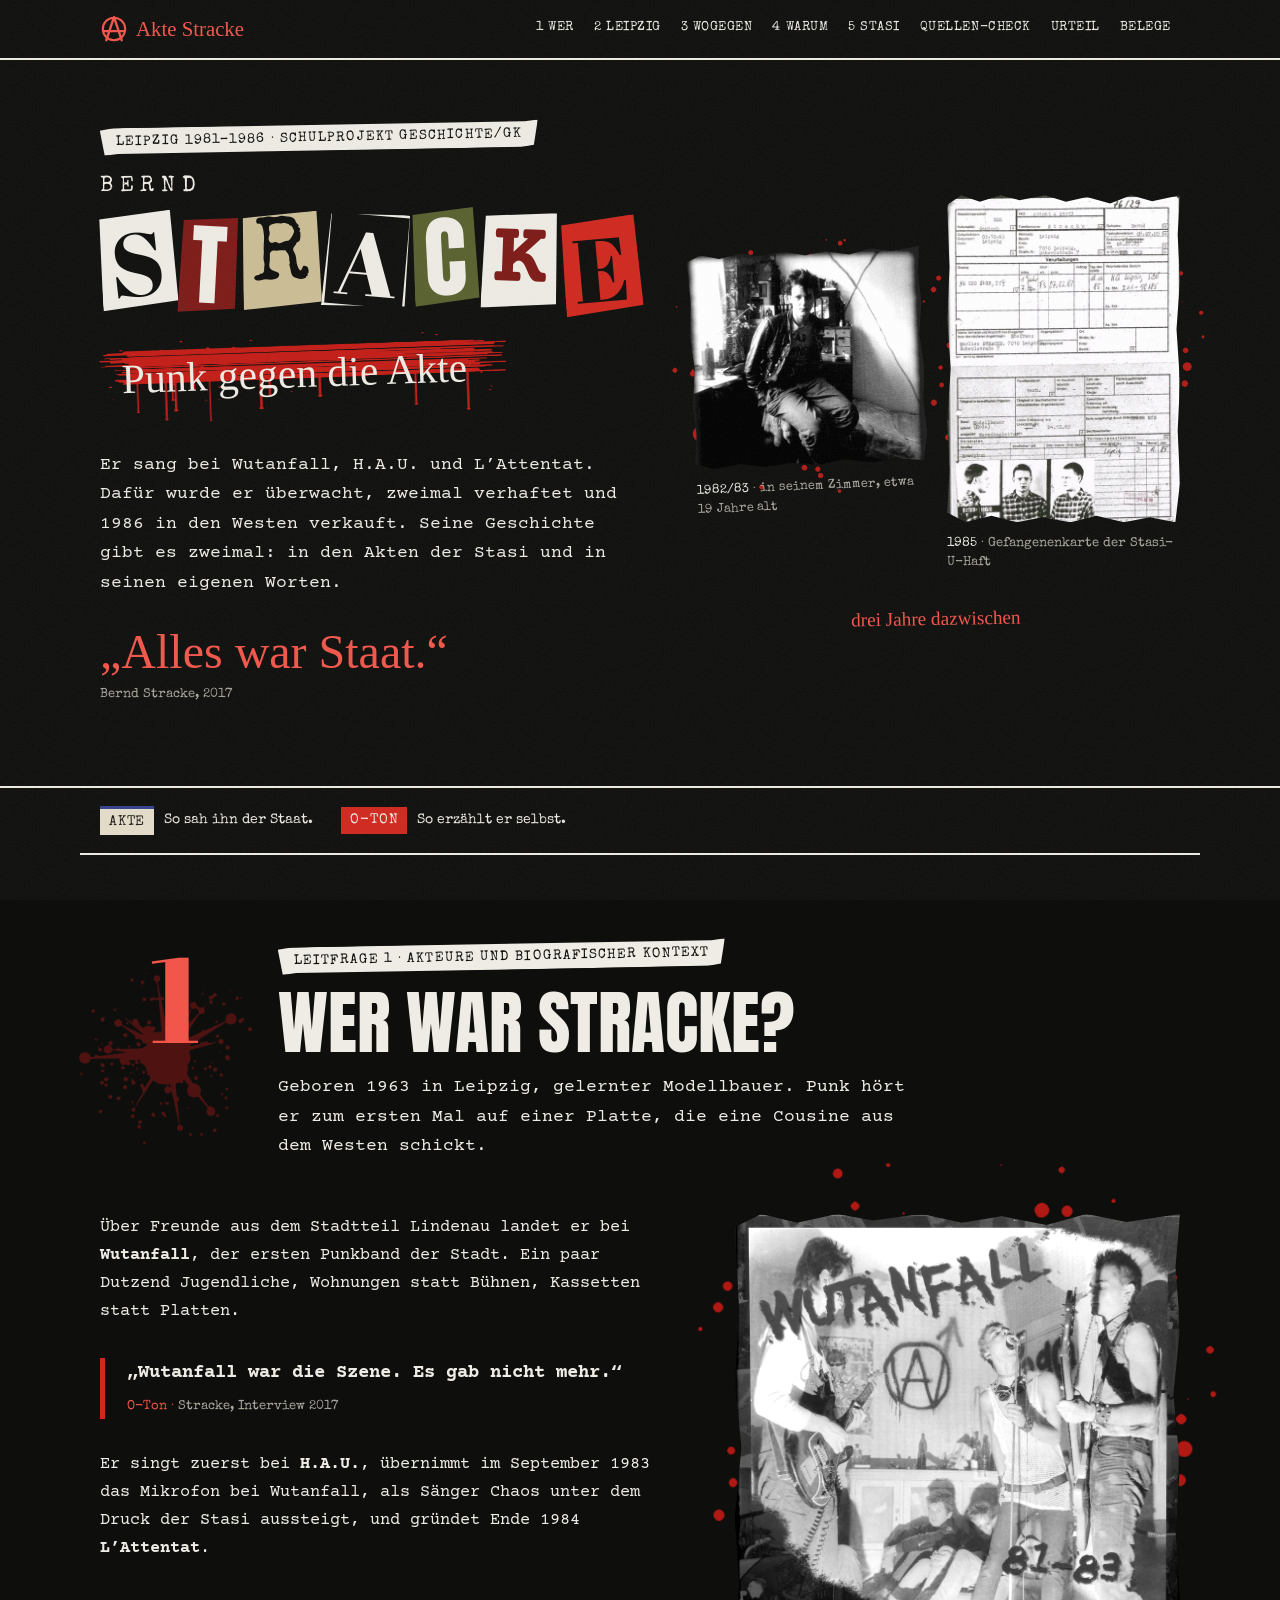
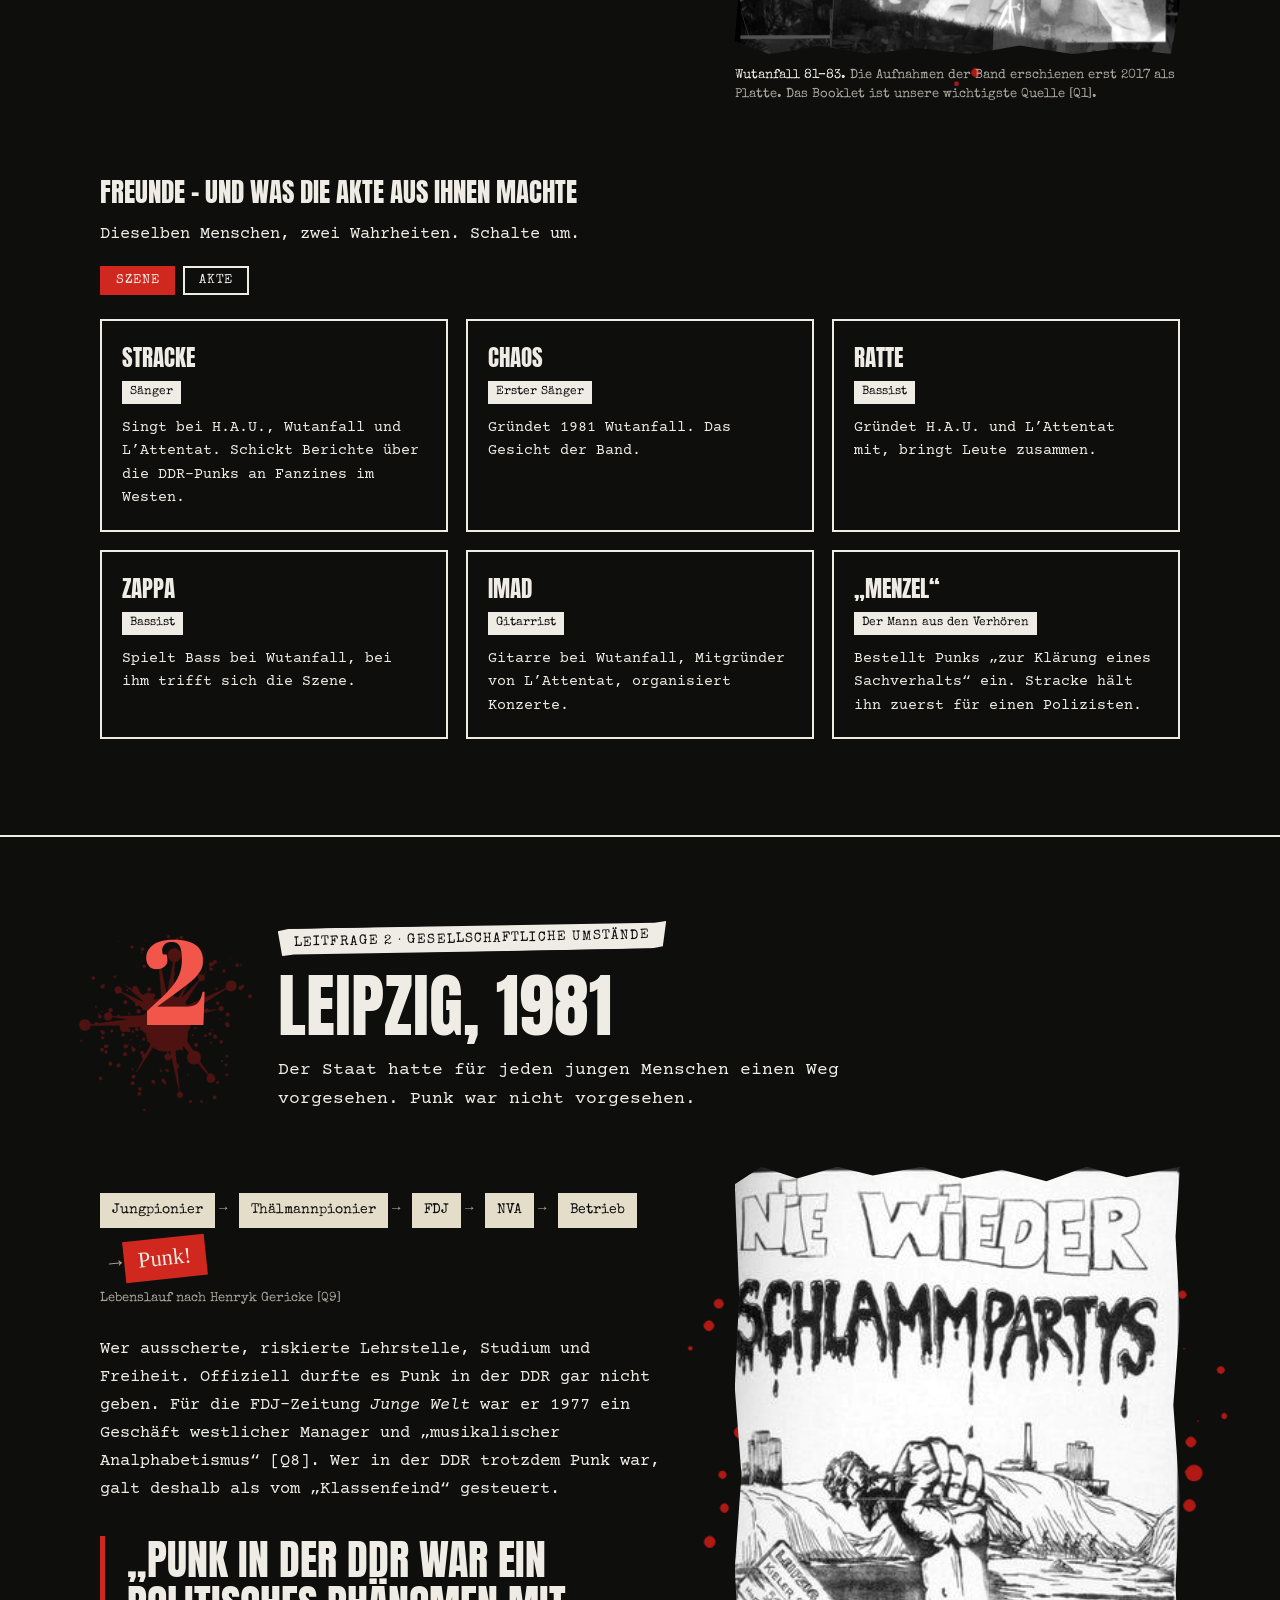
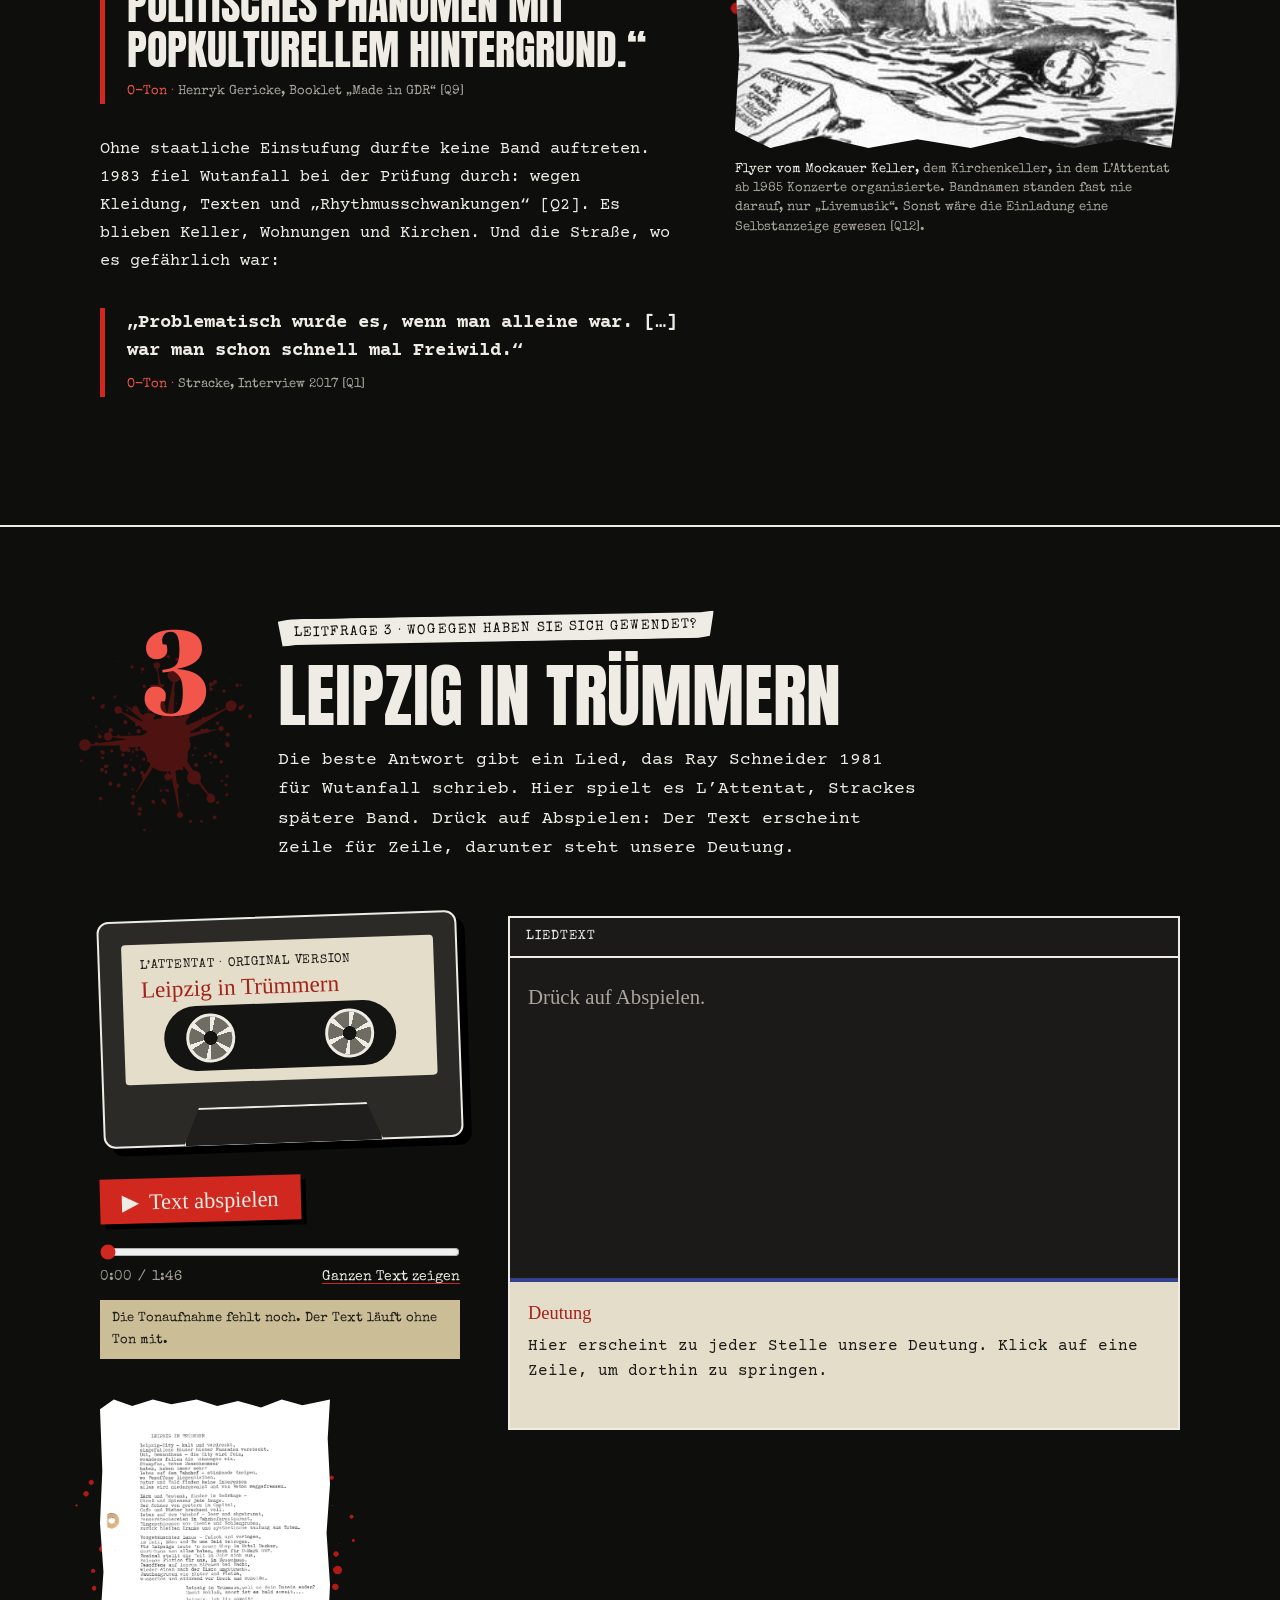
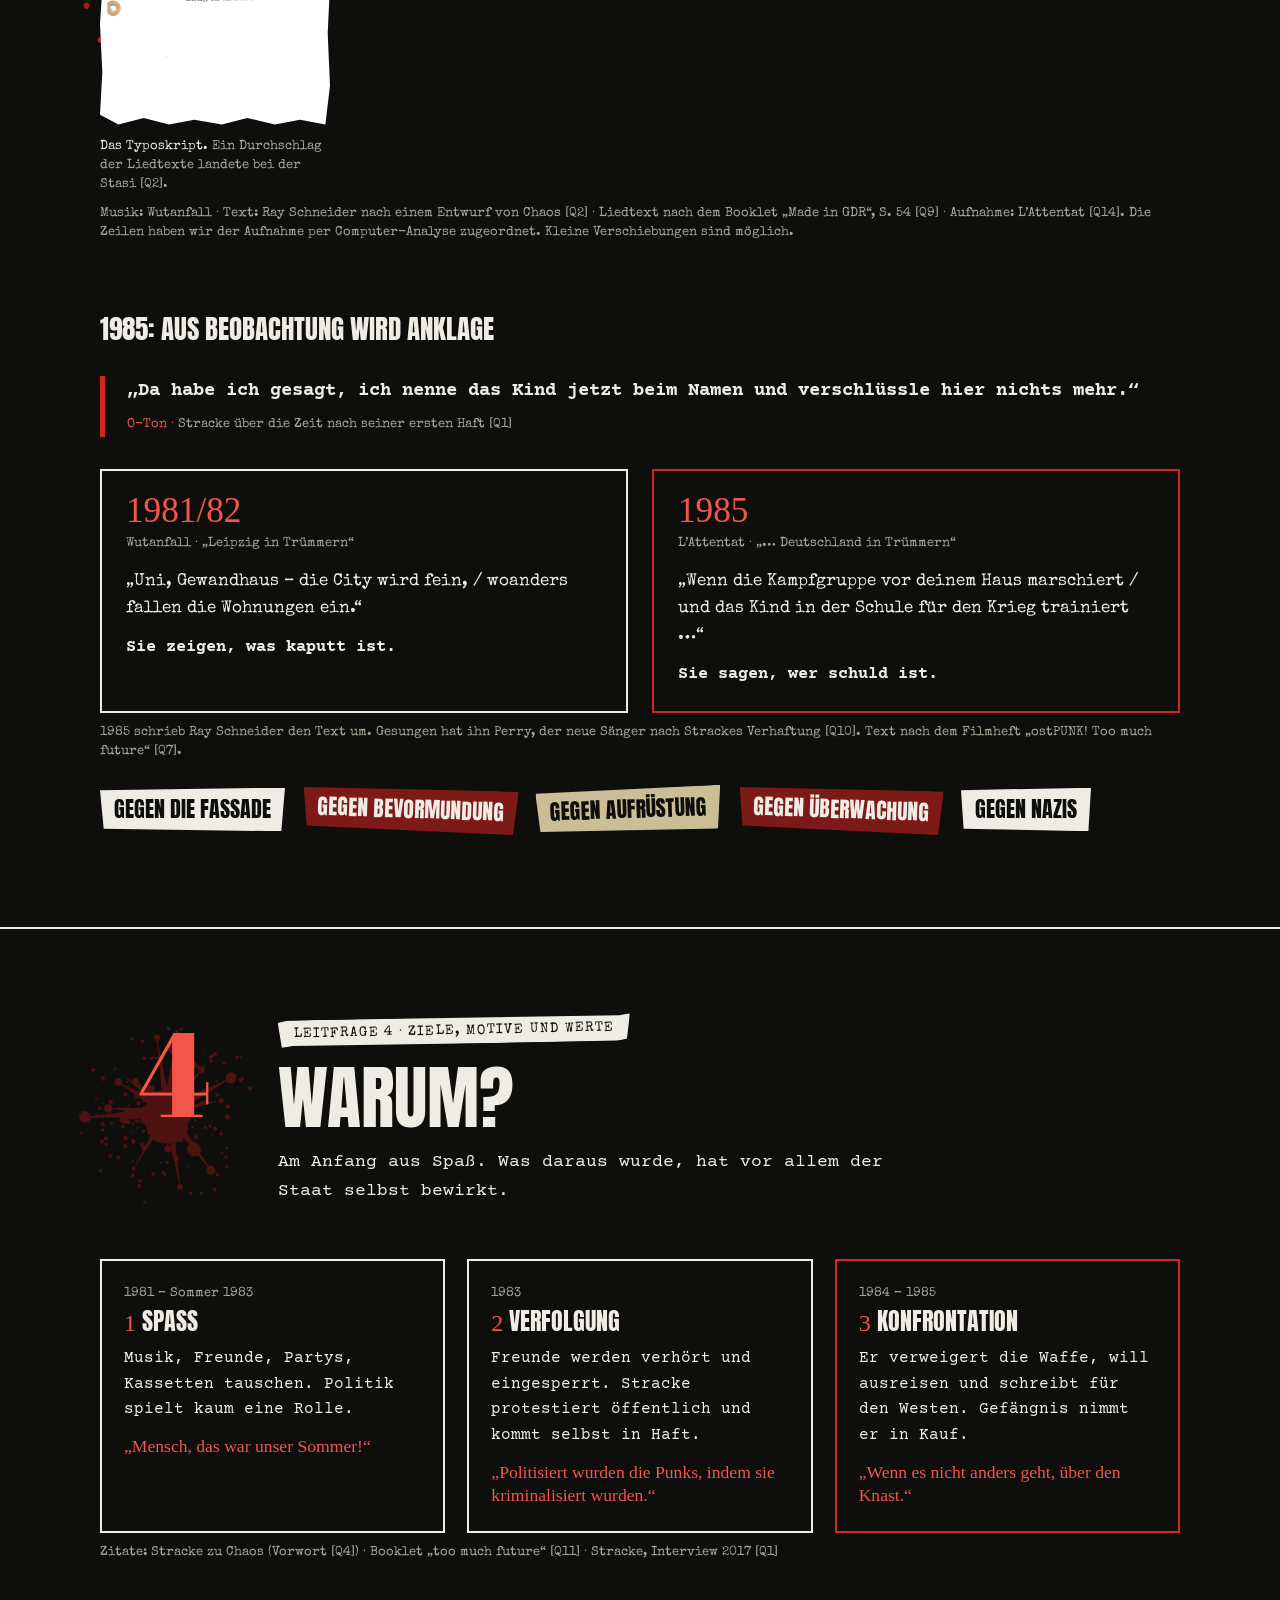
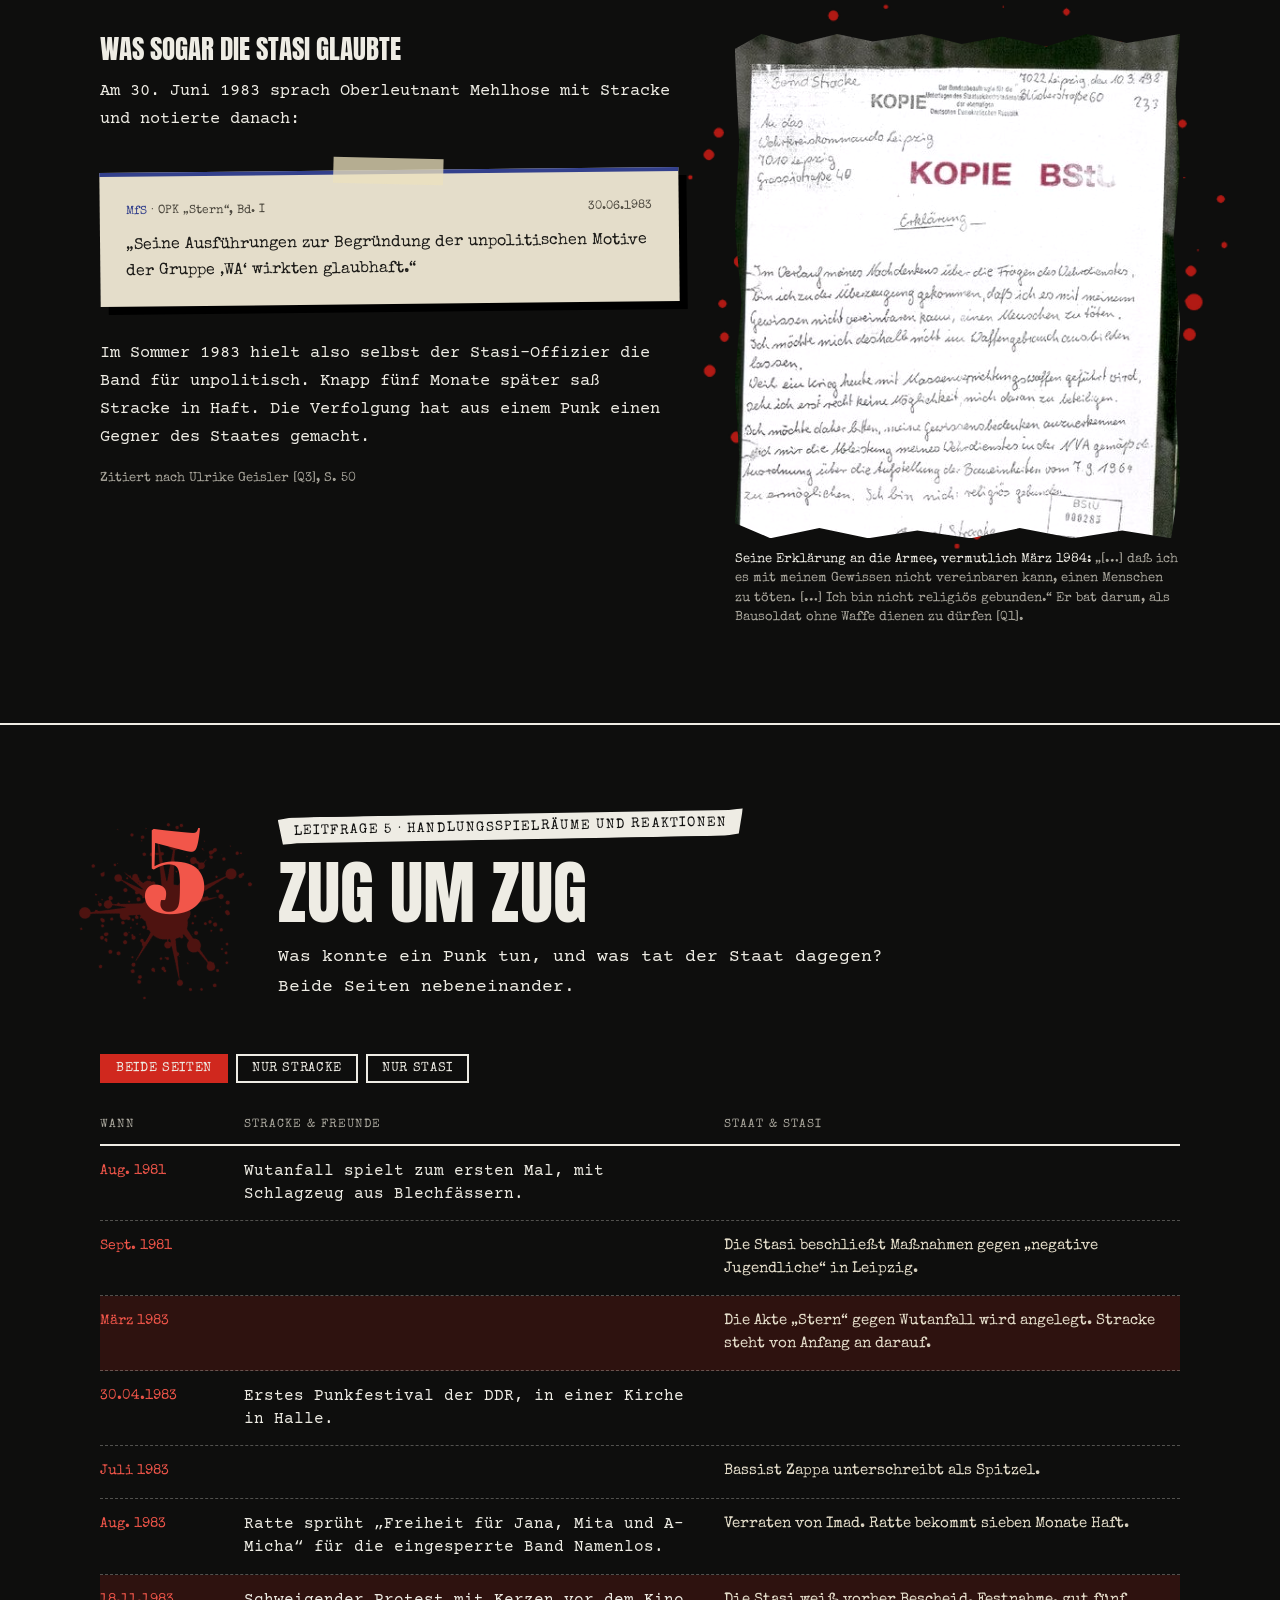
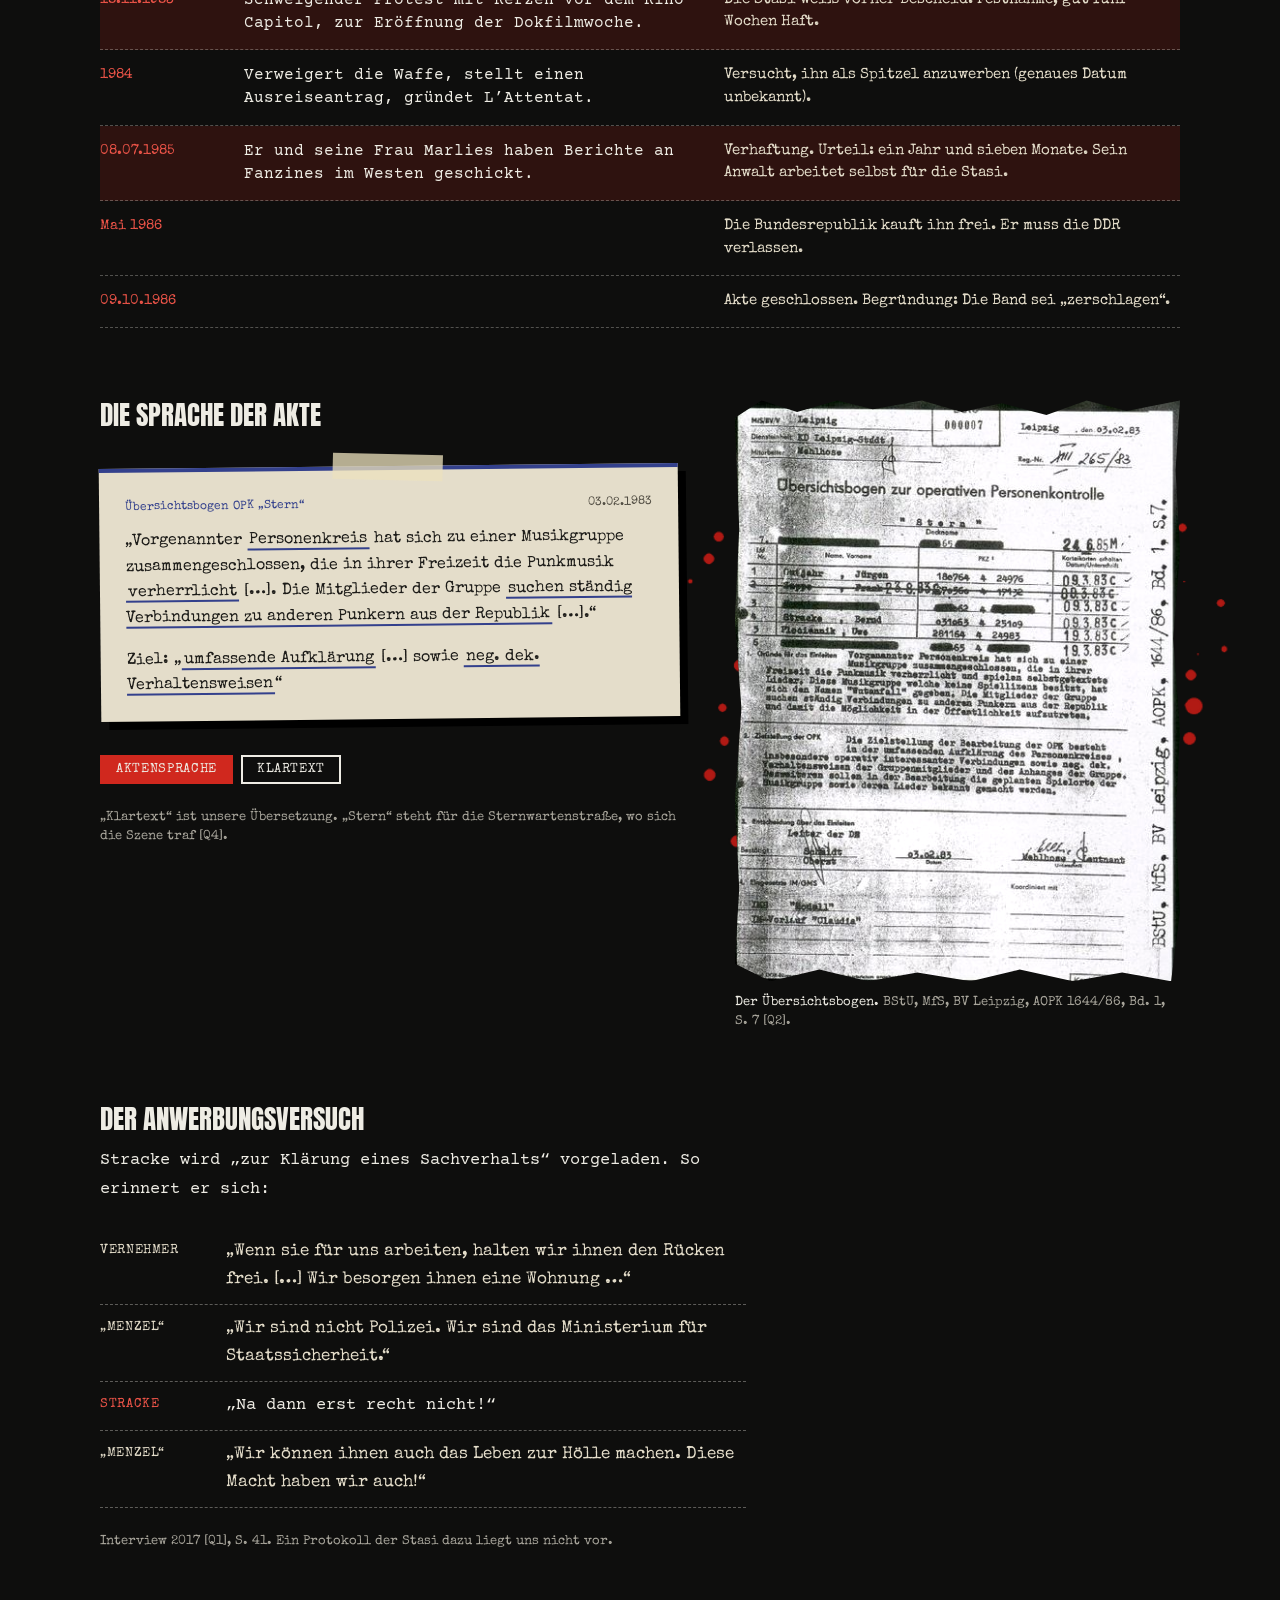
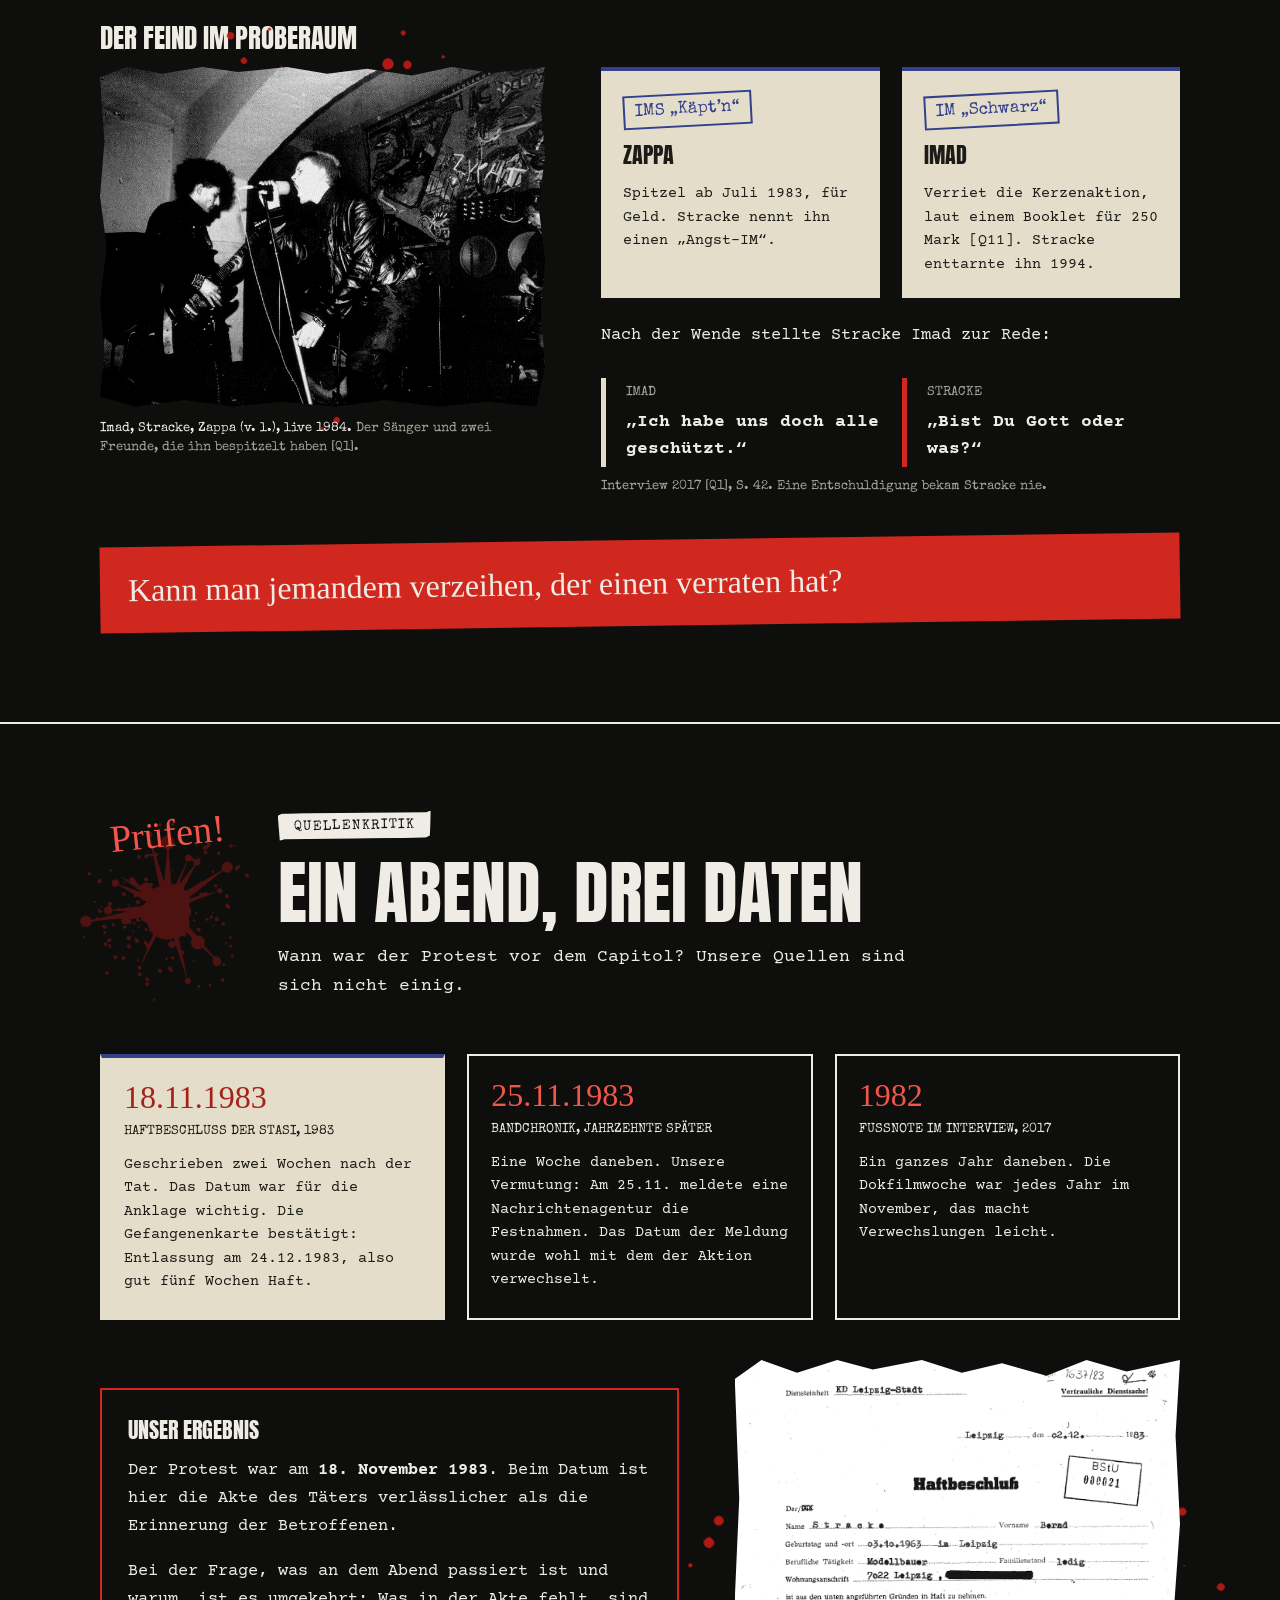
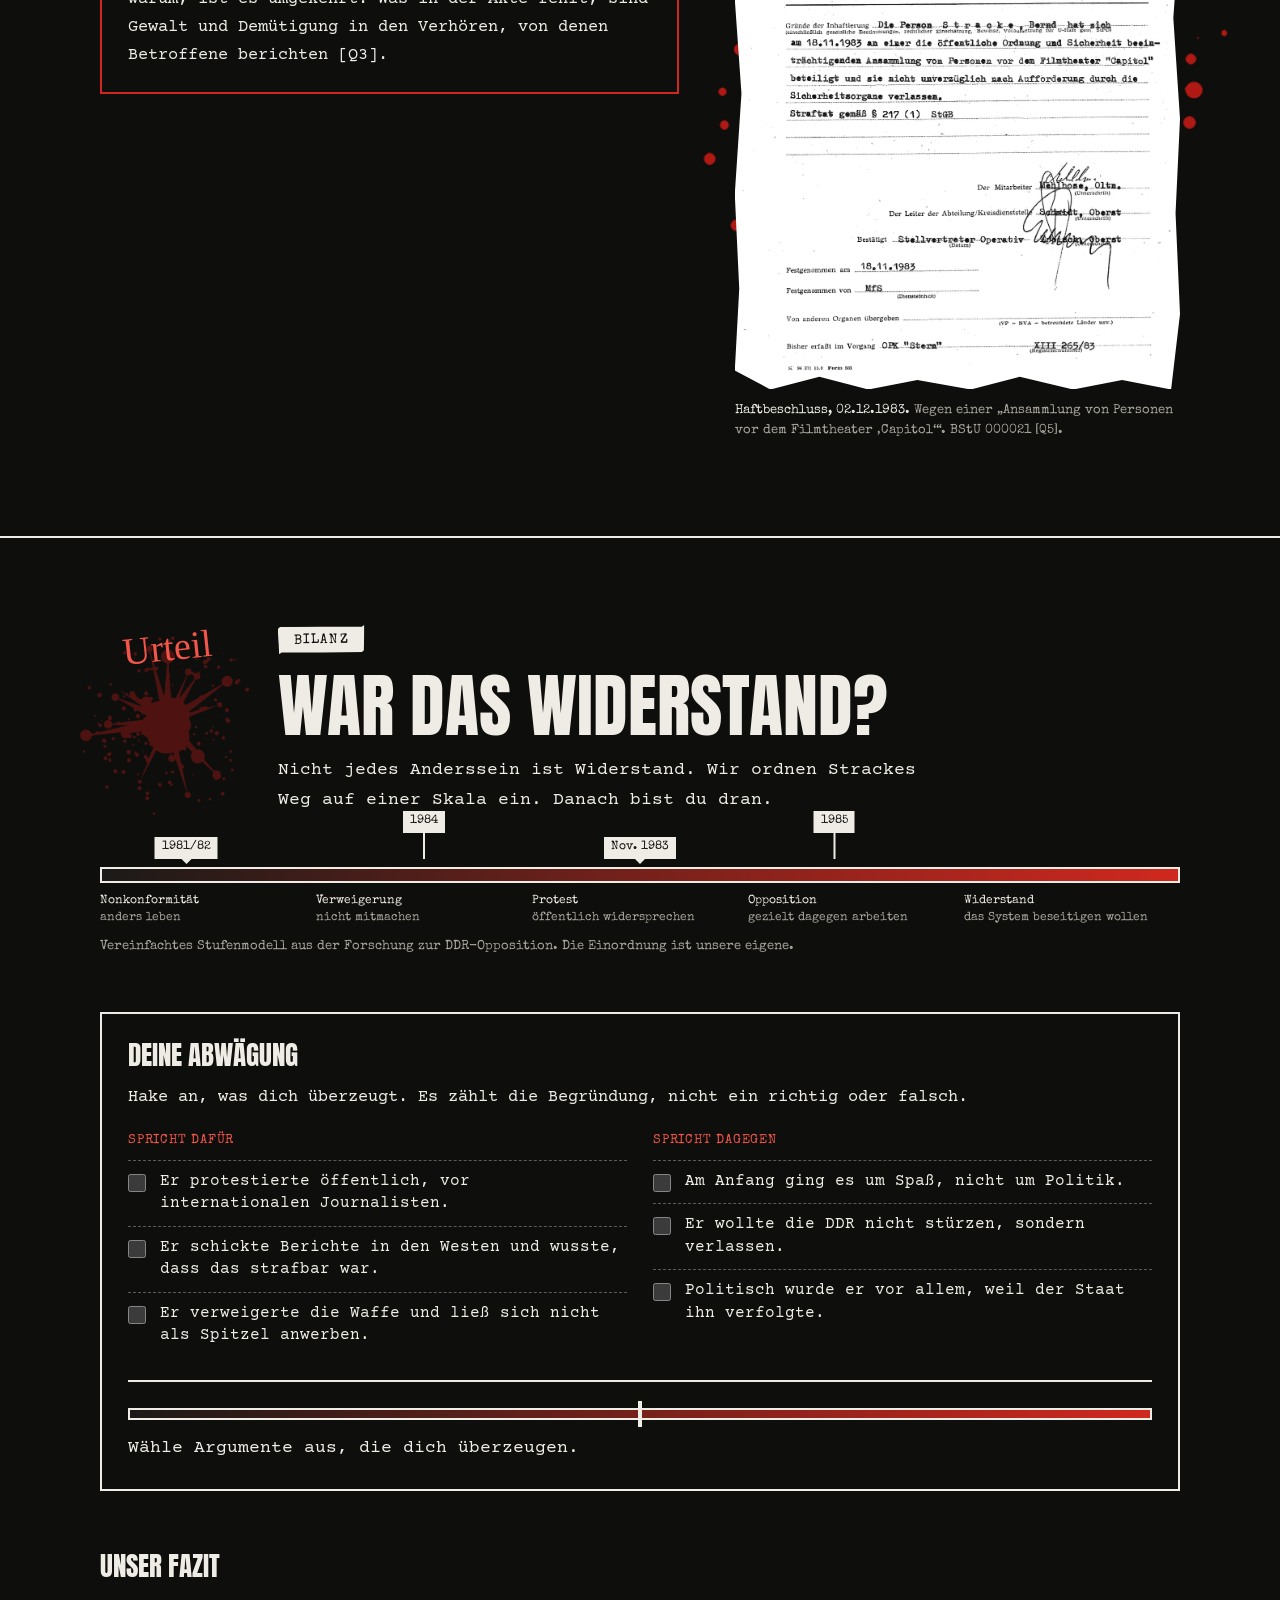
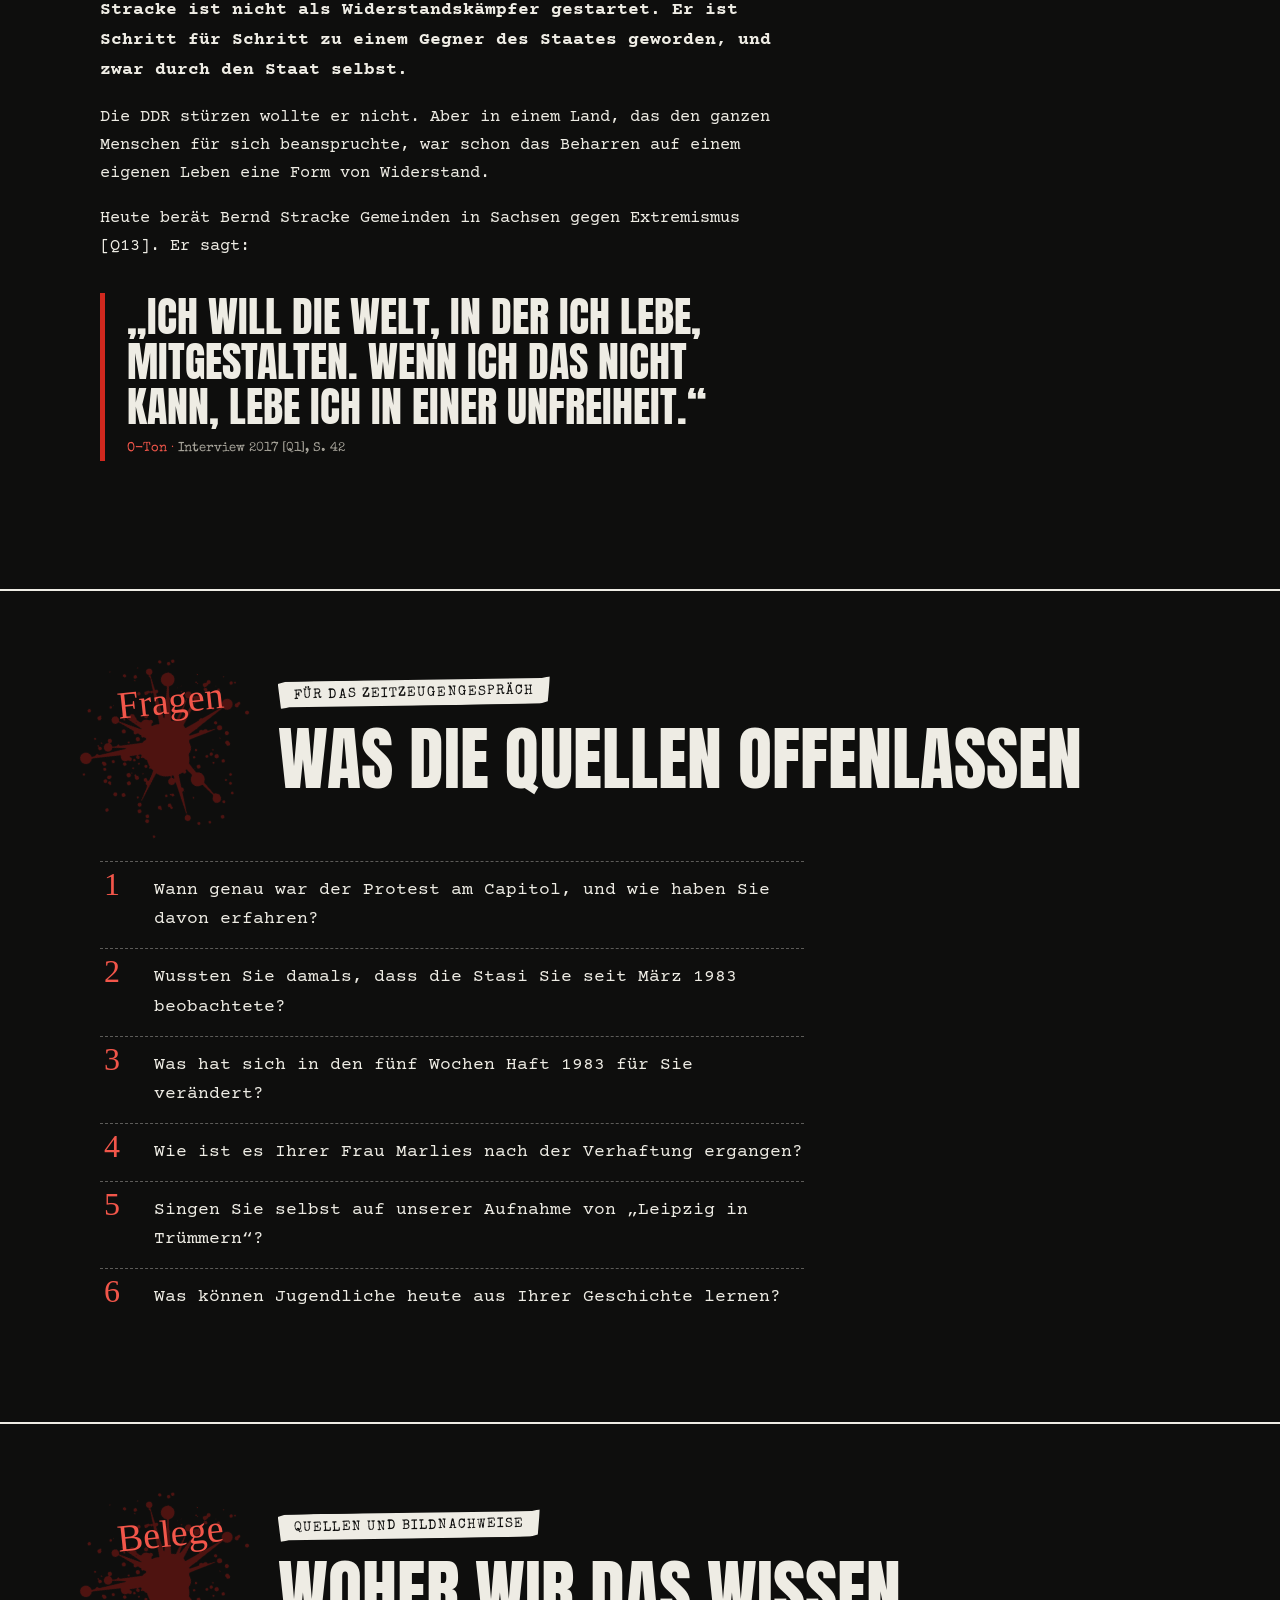
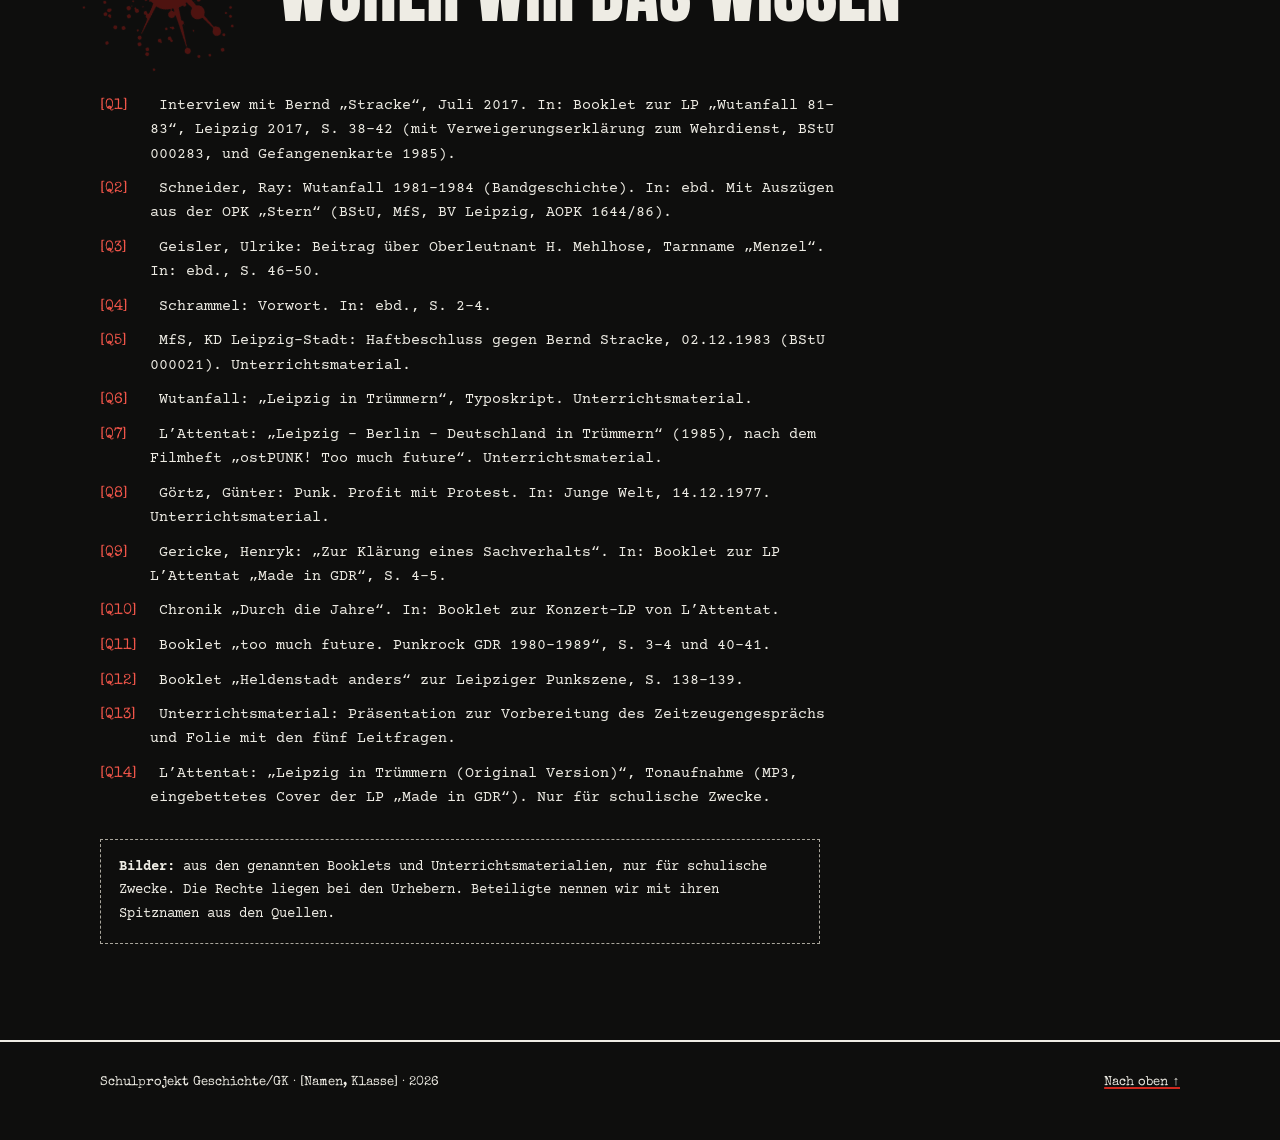
==== commit 7b867781: "Lied mit Zeitmarken und Einzeldatei für die Ausstellung Liedtext auf die Aufnahme von L'Attentat („O" ====
--- a/index.html
+++ b/index.html
@@ -196,15 +196,15 @@
       <div>
         <p class="etikett">Leitfrage 3 · Wogegen haben sie sich gewendet?</p>
         <h2>Leipzig in Trümmern</h2>
-        <p class="einleitung">Die beste Antwort gibt ein Lied von Wutanfall. Drück auf Abspielen: Der Text erscheint Zeile für Zeile, darunter steht unsere Deutung.</p>
-      </div>
-    </div>
-
-    <div class="song" data-zeiten="" data-vorspiel="6" data-nachspiel="4">
+        <p class="einleitung">Die beste Antwort gibt ein Lied, das Ray Schneider 1981 für Wutanfall schrieb. Hier spielt es L’Attentat, Strackes spätere Band. Drück auf Abspielen: Der Text erscheint Zeile für Zeile, darunter steht unsere Deutung.</p>
+      </div>
+    </div>
+
+    <div class="song" data-zeiten="48.0,50.9,53.6,56.4,58.7,60.8,66.6,69.7,72.2,75.9,78.2,81.4,84.5,88.6,91.7,94.9,97.7,100.7,103.2,107.2,109.6,113.2,115.7,119.4,122.6,127.5,131.8,216.8,270.0" data-vorspiel="45" data-nachspiel="170">
       <div class="spieler">
         <div class="kassette" aria-hidden="true">
           <div class="kassette-label">
-            <span class="kassette-band">Wutanfall · 1981/82</span>
+            <span class="kassette-band">L’Attentat · Original Version</span>
             <span class="kassette-titel">Leipzig in Trümmern</span>
             <div class="fenster"><span class="spule"></span><span class="spule"></span></div>
           </div>
@@ -220,39 +220,37 @@
       <div class="kasten">
         <div class="kasten-kopf"><span>Liedtext</span><span class="zaehler" aria-hidden="true"></span></div>
         <div class="kasten-zeilen">
-          <p class="kasten-leer">Drück auf Abspielen.</p>
+          <p class="kasten-leer" data-start="Drück auf Abspielen." data-intro="♪ Intro – der Gesang beginnt bei 0:48">Drück auf Abspielen.</p>
           <ol class="liedzeilen">
             <li class="lz strophe-anfang" data-g="1"><button type="button">Leipzig-City – kalt und verdreckt,</button></li>
             <li class="lz" data-g="1"><button type="button">eingefallene Häuser hinter Fassaden versteckt.</button></li>
             <li class="lz" data-g="2"><button type="button">Uni, Gewandhaus – die City wird fein,</button></li>
             <li class="lz" data-g="2"><button type="button">woanders fallen die Wohnungen ein.</button></li>
-            <li class="lz" data-g="3"><button type="button">Stumpfes, totes Menschenmeer</button></li>
+            <li class="lz" data-g="3"><button type="button">Stumpfes, totes Menschenmeer,</button></li>
             <li class="lz" data-g="3"><button type="button">haben, haben immer mehr!</button></li>
-            <li class="lz" data-g="4"><button type="button">Leben auf dem Bahnhof – stinkende Kneipen,</button></li>
-            <li class="lz" data-g="4"><button type="button">wo Besoffene liegenbleiben.</button></li>
-            <li class="lz" data-g="5"><button type="button">Natur und Wald finden keine Interessen</button></li>
-            <li class="lz" data-g="5"><button type="button">alles wird niedergewalzt und von Beton weggefressen.</button></li>
             <li class="lz strophe-anfang" data-g="6"><button type="button">Lärm und Gestank, Kinder im Gedränge –</button></li>
-            <li class="lz" data-g="6"><button type="button">Streß und Spiesser jede Menge.</button></li>
+            <li class="lz" data-g="6"><button type="button">Streß und Spießer jede Menge.</button></li>
             <li class="lz" data-g="7"><button type="button">Der Schnee von gestern im Capitol,</button></li>
-            <li class="lz" data-g="7"><button type="button">Cafe und Eisbar brechend voll.</button></li>
+            <li class="lz" data-g="7"><button type="button">Cafés und Eisbar brechend voll.</button></li>
             <li class="lz" data-g="8"><button type="button">Leben auf dem Bahnhof – leer und abgebrannt,</button></li>
             <li class="lz" data-g="8"><button type="button">Messerstechereien im Bahnhofsrestaurant.</button></li>
-            <li class="lz" data-g="9"><button type="button">Eingeschlossen von Chemie und Kohlengruben,</button></li>
-            <li class="lz" data-g="9"><button type="button">zurück bleiben Kranke und synthetische Nahrung aus Tuben.</button></li>
-            <li class="lz strophe-anfang" data-g="10"><button type="button">Vorgetäuschter Luxus – falsch und verlogen,</button></li>
-            <li class="lz" data-g="10"><button type="button">im Deli, Eden und Ex ums Geld betrogen.</button></li>
-            <li class="lz" data-g="11"><button type="button">Für Leipzigs Leute ’n neuer Shop im Hotel Merkur,</button></li>
+            <li class="lz" data-g="9"><button type="button">Eingeschlossen von Chemie und Kohlengrube,</button></li>
+            <li class="lz" data-g="9"><button type="button">zurück bleiben Kranke</button></li>
+            <li class="lz" data-g="9"><button type="button">und synthetische Nahrung aus der Tube.</button></li>
+            <li class="lz strophe-anfang" data-g="10"><button type="button">Vorgetäuschter Luxus, falsch und verlogen,</button></li>
+            <li class="lz" data-g="10"><button type="button">im Eden, Ex und Deli ums Geld betrogen.</button></li>
+            <li class="lz" data-g="11"><button type="button">Für Leipzigs Leute ’n neuer Shop im Merkur,</button></li>
             <li class="lz" data-g="11"><button type="button">dort kann man alles haben, doch für D-Mark nur.</button></li>
-            <li class="lz" data-g="12"><button type="button">Zweimal stellt die Welt im Jahr sich aus,</button></li>
-            <li class="lz" data-g="12"><button type="button">Science Fiction für uns, im Messehaus.</button></li>
+            <li class="lz" data-g="12"><button type="button">Zweimal im Jahr stellt die Welt sich aus,</button></li>
+            <li class="lz" data-g="12"><button type="button">Science Fiction im Messehaus.</button></li>
             <li class="lz" data-g="13"><button type="button">Besoffene auf leeren Straßen bei Nacht,</button></li>
             <li class="lz" data-g="13"><button type="button">wieder einen nach der Disco umgebracht.</button></li>
             <li class="lz" data-g="14"><button type="button">Jauchengruben wie Elster und Pleiße,</button></li>
             <li class="lz" data-g="14"><button type="button">wasserlos und stinkend vor Dreck und Scheiße.</button></li>
-            <li class="lz strophe-anfang" data-g="15"><button type="button">Leipzig in Trümmern, soll so dein Dasein enden?</button></li>
-            <li class="lz" data-g="15"><button type="button">Macht Schluß, sonst ist es bald soweit …</button></li>
-            <li class="lz" data-g="15"><button type="button">Leipzig, ich bin soweit!</button></li>
+            <li class="lz strophe-anfang ruf" data-g="15"><button type="button">Leipzig in Trümmern!</button></li>
+            <li class="lz strophe-anfang musik" data-g="16"><button type="button">♪ Gitarrenteil</button></li>
+            <li class="lz strophe-anfang ruf" data-g="15"><button type="button">Leipzig in Trümmern!</button></li>
+            <li class="lz strophe-anfang musik" data-g="17"><button type="button">♪ Schluss</button></li>
           </ol>
         </div>
         <div class="deutung" aria-live="polite">
@@ -263,18 +261,18 @@
           <li data-g="1"><b>Die Fassade</b> Das Bild, um das sich das ganze Lied dreht: vorne die schöne Fassade, dahinter der Verfall. Saniert wurde, was Besucher sahen.</li>
           <li data-g="2"><b>Vorzeigebauten</b> Das Uni-Hochhaus und das 1981 eröffnete Neue Gewandhaus zeigten die DDR modern. Das Lied stellt sie direkt neben die Wohnungen, die einstürzen.</li>
           <li data-g="3"><b>Die Mitläufer</b> Hier geht es nicht um den Staat, sondern um die Menschen: gleichgültig, angepasst, nur aufs Haben aus. Punk war auch ein Protest gegen das Mitmachen.</li>
-          <li data-g="4"><b>Der Bahnhof</b> Der Hauptbahnhof als Ort der Gestrandeten. So ein Leipzig kam in keiner Zeitung vor.</li>
-          <li data-g="5"><b>Beton</b> Gemeint sind wohl die neuen Plattenbausiedlungen. Ray Schneider, der den Text schrieb, nennt Grünau eine „Betonwüste“.</li>
           <li data-g="6"><b>Enge</b> Lärm, Hektik, Spießer: das Gegenbild zu der Freiheit, die die Punks suchten.</li>
           <li data-g="7"><b>Das Capitol</b> Ein Kino in der Innenstadt, hier mit „Schnee von gestern“, also alten Filmen. Im November 1983 wird Stracke genau vor diesem Kino festgenommen.</li>
-          <li data-g="8"><b>Gewalt</b> Gewalt im Alltag, über die offiziell niemand sprach. Stracke sagt 2017, Gewalt unter Jugendlichen habe es „schon immer“ gegeben.</li>
+          <li data-g="8"><b>Der Bahnhof</b> Gestrandete, Gewalt, Messerstechereien: ein Leipzig, das in keiner Zeitung vorkam. Stracke sagt 2017, Gewalt unter Jugendlichen habe es „schon immer“ gegeben.</li>
           <li data-g="9"><b>Umwelt</b> Südlich von Leipzig lagen Braunkohletagebaue und Chemiewerke. Luft und Wasser waren verschmutzt, darüber berichtete die DDR-Presse kaum.</li>
           <li data-g="10"><b>Luxus für wenige</b> „Deli“ und „Ex“ sind die Delikat- und Exquisit-Läden: bessere Waren zu sehr hohen Preisen. Was mit „Eden“ gemeint ist, konnten wir nicht klären.</li>
           <li data-g="11"><b>Intershop</b> Im Hotel Merkur gab es Westwaren, aber nur gegen D-Mark. Wer keine Verwandten im Westen hatte, ging leer aus. Zwei Klassen im Staat der Gleichen.</li>
           <li data-g="12"><b>Die Messe</b> Zweimal im Jahr zeigte sich Leipzig zur Messe der ganzen Welt. Für die meisten Leipziger blieben die ausgestellten Waren „Science Fiction“.</li>
           <li data-g="13"><b>Die Nacht</b> Alkohol und Gewalt auf leeren Straßen. Auch das gehört zu dem Leipzig, das das Lied zeigen will.</li>
           <li data-g="14"><b>Die Flüsse</b> Elster und Pleiße waren durch Abwässer stark verschmutzt. Das grobe Wort am Ende ist Absicht: Punk spricht aus, was man nicht sagen soll.</li>
-          <li data-g="15"><b>Der Schluss</b> Erst ein Appell an alle („Macht Schluß“), dann ein persönlicher Satz. „Ich bin soweit“: Halte ich es nicht mehr aus, oder bin ich bereit zu handeln? Wie liest du die Zeile?</li>
+          <li data-g="15"><b>Der Titel als Schrei</b> Am Ende bleibt nur der Titel. In der getippten Fassung ging der Schluss noch weiter: „Macht Schluß, sonst ist es bald soweit … Leipzig, ich bin soweit!“ Ist das eine Warnung, eine Drohung oder ein Hilferuf?</li>
+          <li data-g="16"><b>Wer spielt hier?</b> Das ist L’Attentat, die Band, die Stracke Ende 1984 mitgegründet hat. Sie spielten das Wutanfall-Lied weiter. Laut Booklet sang Stracke es anfangs selbst, in genau dieser Originalfassung [Q10].</li>
+          <li data-g="17"><b>Was bleibt</b> Das Lied nennt weder SED noch Stasi. Es zeigt nur, was jeder sehen konnte, aber niemand sagen durfte. In der Szene gilt es bis heute als „Hymne Leipzigs“ [Q10].</li>
         </ol>
       </div>
       <figure class="foto dokument typoskript">
@@ -282,8 +280,7 @@
         <figcaption><b>Das Typoskript.</b> Ein Durchschlag der Liedtexte landete bei der Stasi [Q2].</figcaption>
       </figure>
     </div>
-    <p class="beleg">Text nach dem Typoskript, die Aufnahme kann abweichen. Text: Ray Schneider nach einem Entwurf von Chaos [Q2, Q6]. Tonaufnahme: Wutanfall [Q14].</p>
-    <p class="song-fazit">Das Lied nennt weder SED noch Stasi. Es zeigt nur, was jeder sehen konnte, aber niemand sagen durfte.</p>
+    <p class="beleg">Musik: Wutanfall · Text: Ray Schneider nach einem Entwurf von Chaos [Q2] · Liedtext nach dem Booklet „Made in GDR“, S. 54 [Q9] · Aufnahme: L’Attentat [Q14]. Die Zeilen haben wir der Aufnahme per Computer-Analyse zugeordnet. Kleine Verschiebungen sind möglich.</p>
 
     <div class="abschnitt">
       <h3>1985: aus Beobachtung wird Anklage</h3>
@@ -305,7 +302,7 @@
           <p class="fazitzeile">Sie sagen, wer schuld ist.</p>
         </div>
       </div>
-      <p class="beleg">Text 1985 nach dem Filmheft „ostPUNK! Too much future“ [Q7]</p>
+      <p class="beleg">1985 schrieb Ray Schneider den Text um. Gesungen hat ihn Perry, der neue Sänger nach Strackes Verhaftung [Q10]. Text nach dem Filmheft „ostPUNK! Too much future“ [Q7].</p>
       <ul class="wogegen" aria-label="Wogegen sie sich wandten">
         <li>gegen die Fassade</li>
         <li>gegen Bevormundung</li>
@@ -591,6 +588,7 @@
       <li>Wussten Sie damals, dass die Stasi Sie seit März 1983 beobachtete?</li>
       <li>Was hat sich in den fünf Wochen Haft 1983 für Sie verändert?</li>
       <li>Wie ist es Ihrer Frau Marlies nach der Verhaftung ergangen?</li>
+      <li>Singen Sie selbst auf unserer Aufnahme von „Leipzig in Trümmern“?</li>
       <li>Was können Jugendliche heute aus Ihrer Geschichte lernen?</li>
     </ol>
   </div>
@@ -620,7 +618,7 @@
       <li><strong>[Q11]</strong> Booklet „too much future. Punkrock GDR 1980–1989“, S. 3–4 und 40–41.</li>
       <li><strong>[Q12]</strong> Booklet „Heldenstadt anders“ zur Leipziger Punkszene, S. 138–139.</li>
       <li><strong>[Q13]</strong> Unterrichtsmaterial: Präsentation zur Vorbereitung des Zeitzeugengesprächs und Folie mit den fünf Leitfragen.</li>
-      <li><strong>[Q14]</strong> Wutanfall: „Leipzig in Trümmern“, Tonaufnahme (veröffentlicht auf der LP „Wutanfall 81–83“, 2017). Nur für schulische Zwecke.</li>
+      <li><strong>[Q14]</strong> L’Attentat: „Leipzig in Trümmern (Original Version)“, Tonaufnahme (MP3, eingebettetes Cover der LP „Made in GDR“). Nur für schulische Zwecke.</li>
     </ol>
     <div class="hinweis">
       <p><strong>Bilder:</strong> aus den genannten Booklets und Unterrichtsmaterialien, nur für schulische Zwecke. Die Rechte liegen bei den Urhebern. Beteiligte nennen wir mit ihren Spitznamen aus den Quellen.</p>
--- a/css/style.css
+++ b/css/style.css
@@ -1036,6 +1036,17 @@
   color: var(--grau);
 }
 
+.lz.ruf button {
+  font-family: var(--f-marker);
+  font-size: 1.25rem;
+  color: var(--rot-text);
+}
+
+.lz.musik button {
+  font-style: italic;
+  color: var(--grau);
+}
+
 .lz.aktuell button {
   color: var(--weiss);
   background: linear-gradient(transparent 52%, rgba(208, 40, 30, .75) 52%, rgba(208, 40, 30, .75) 90%, transparent 90%);
